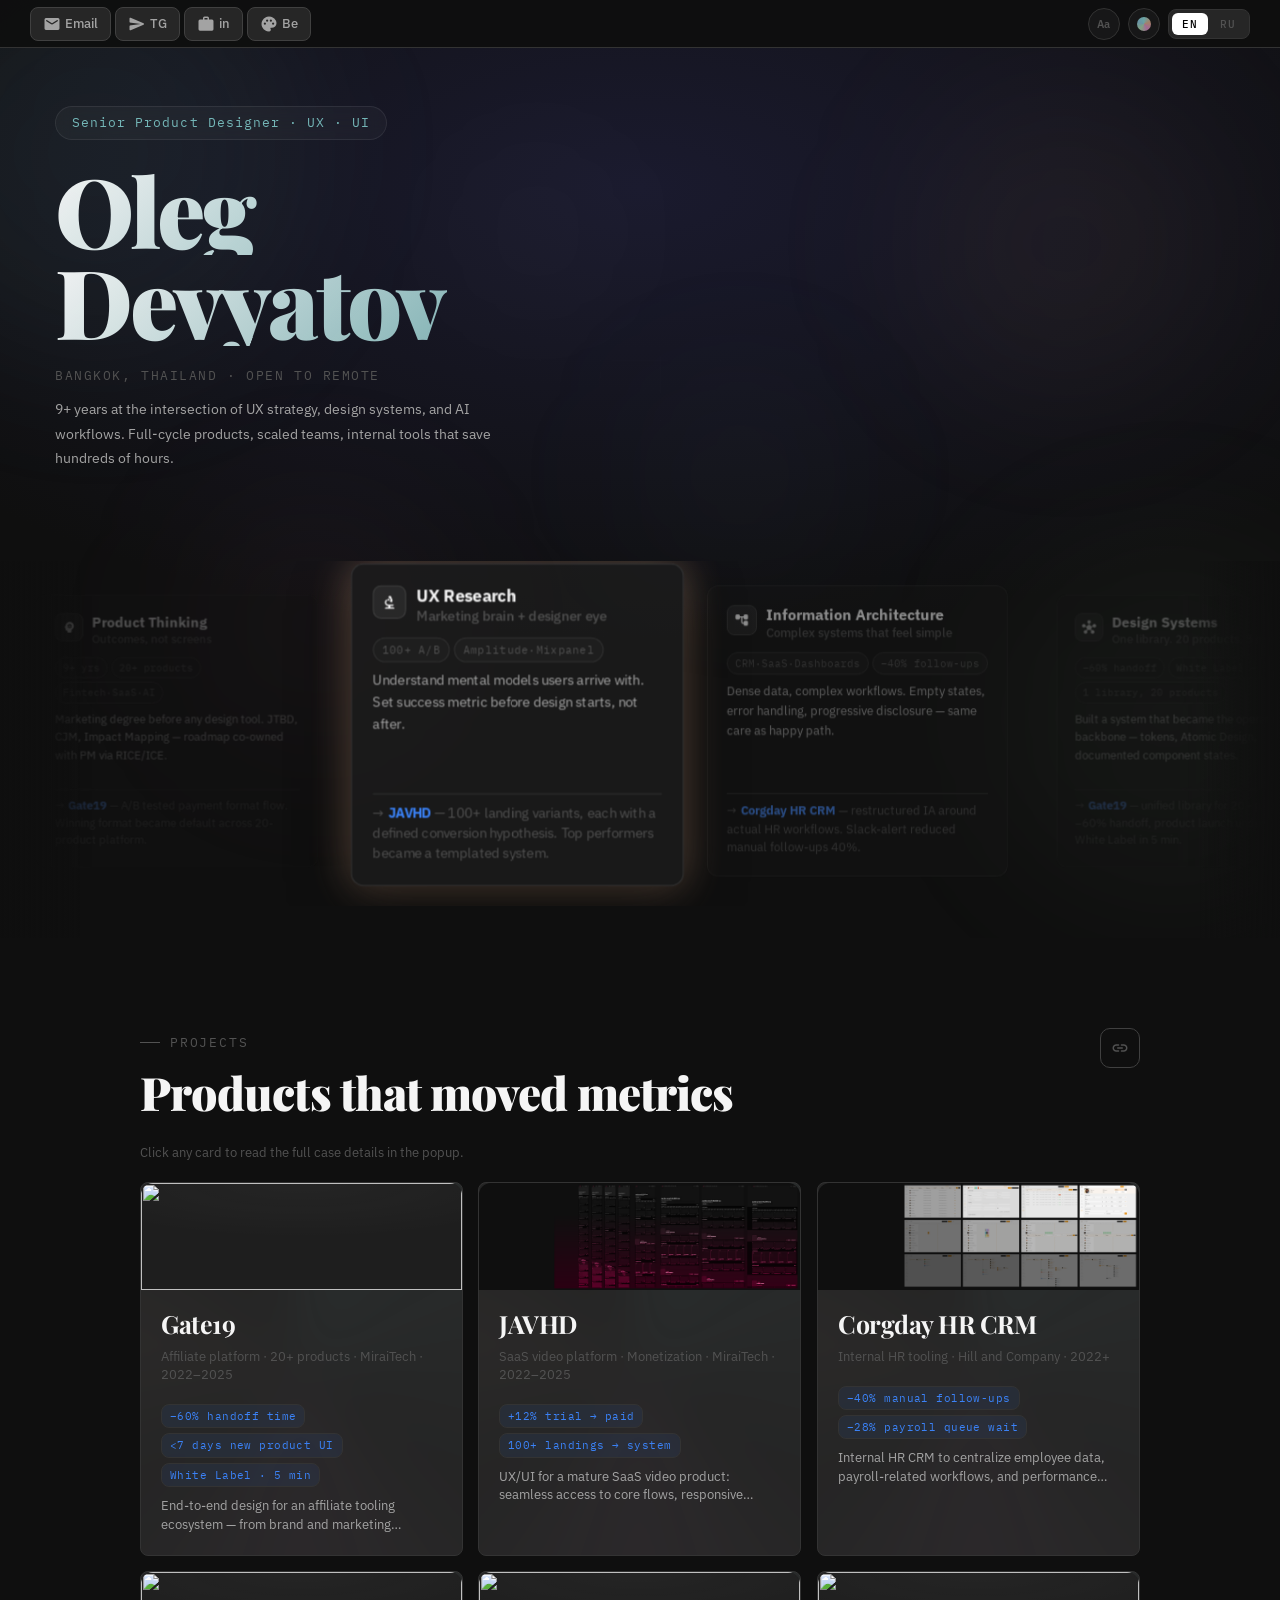
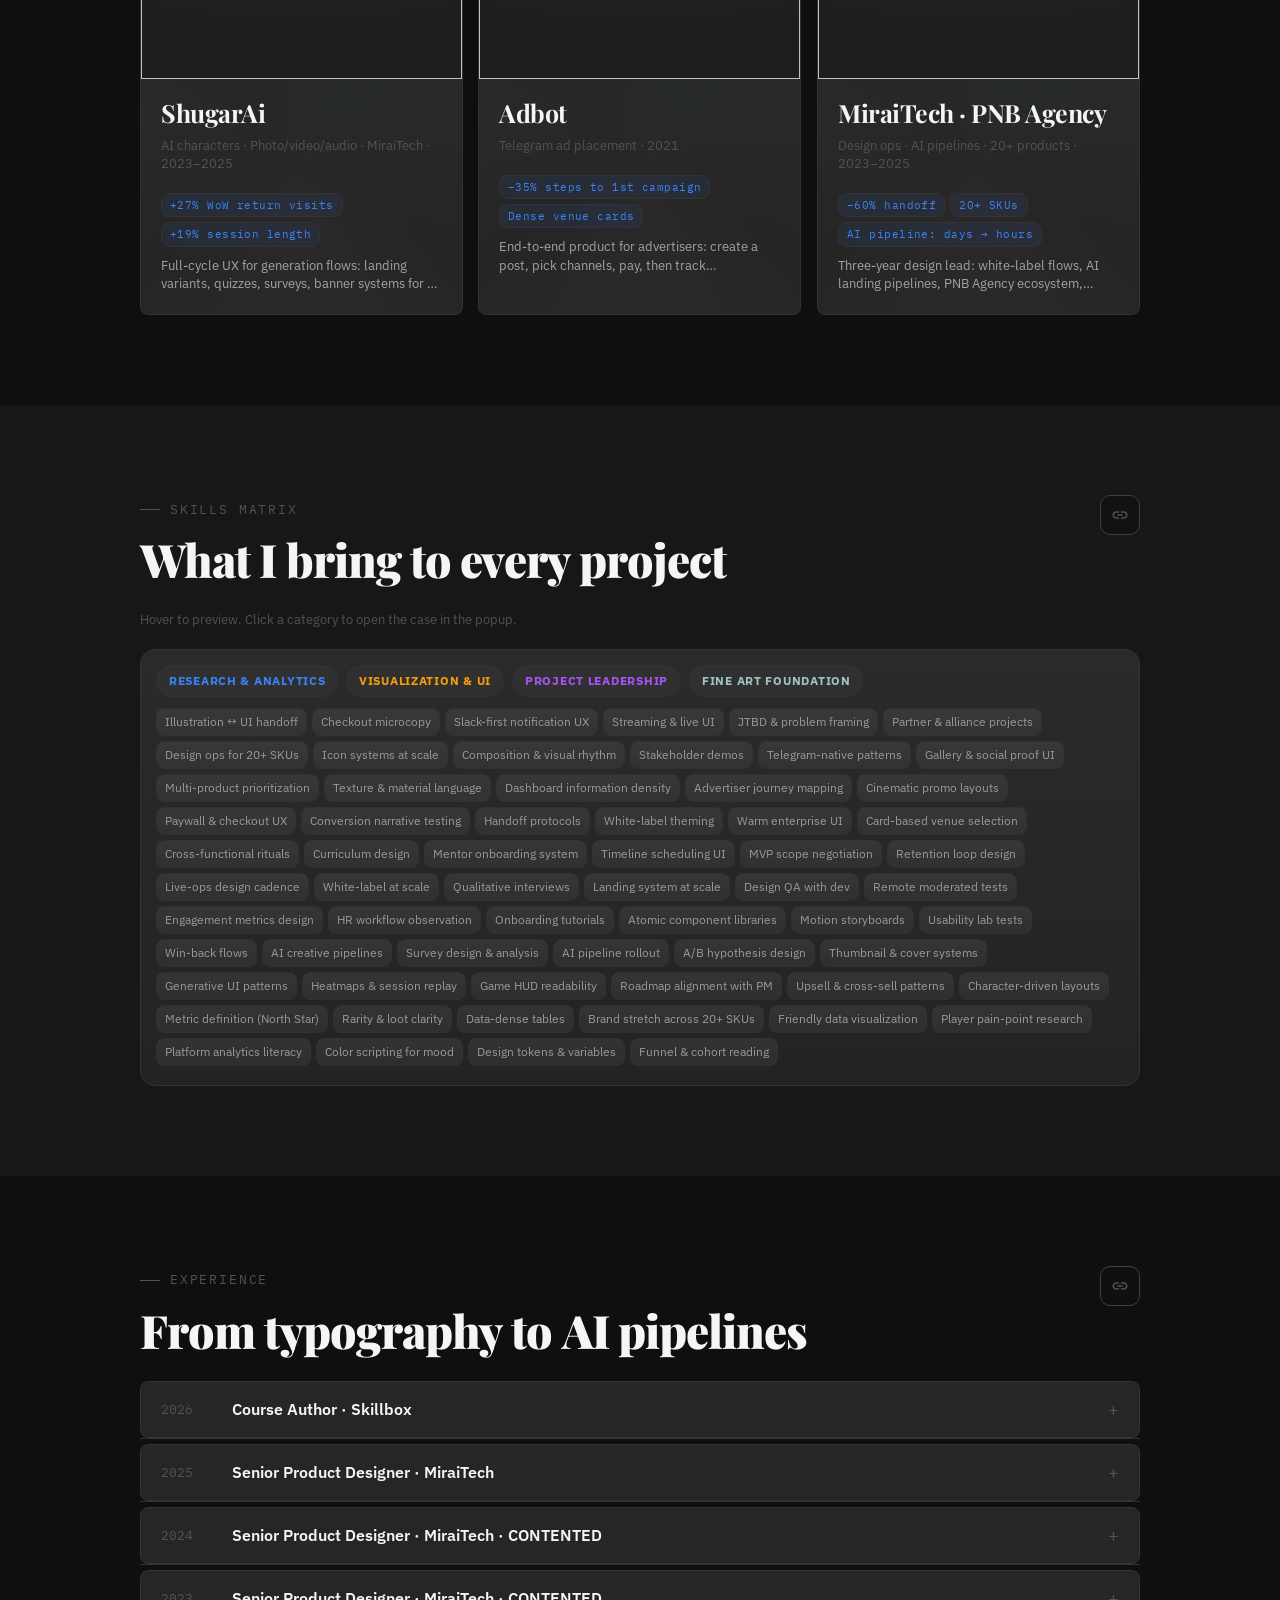
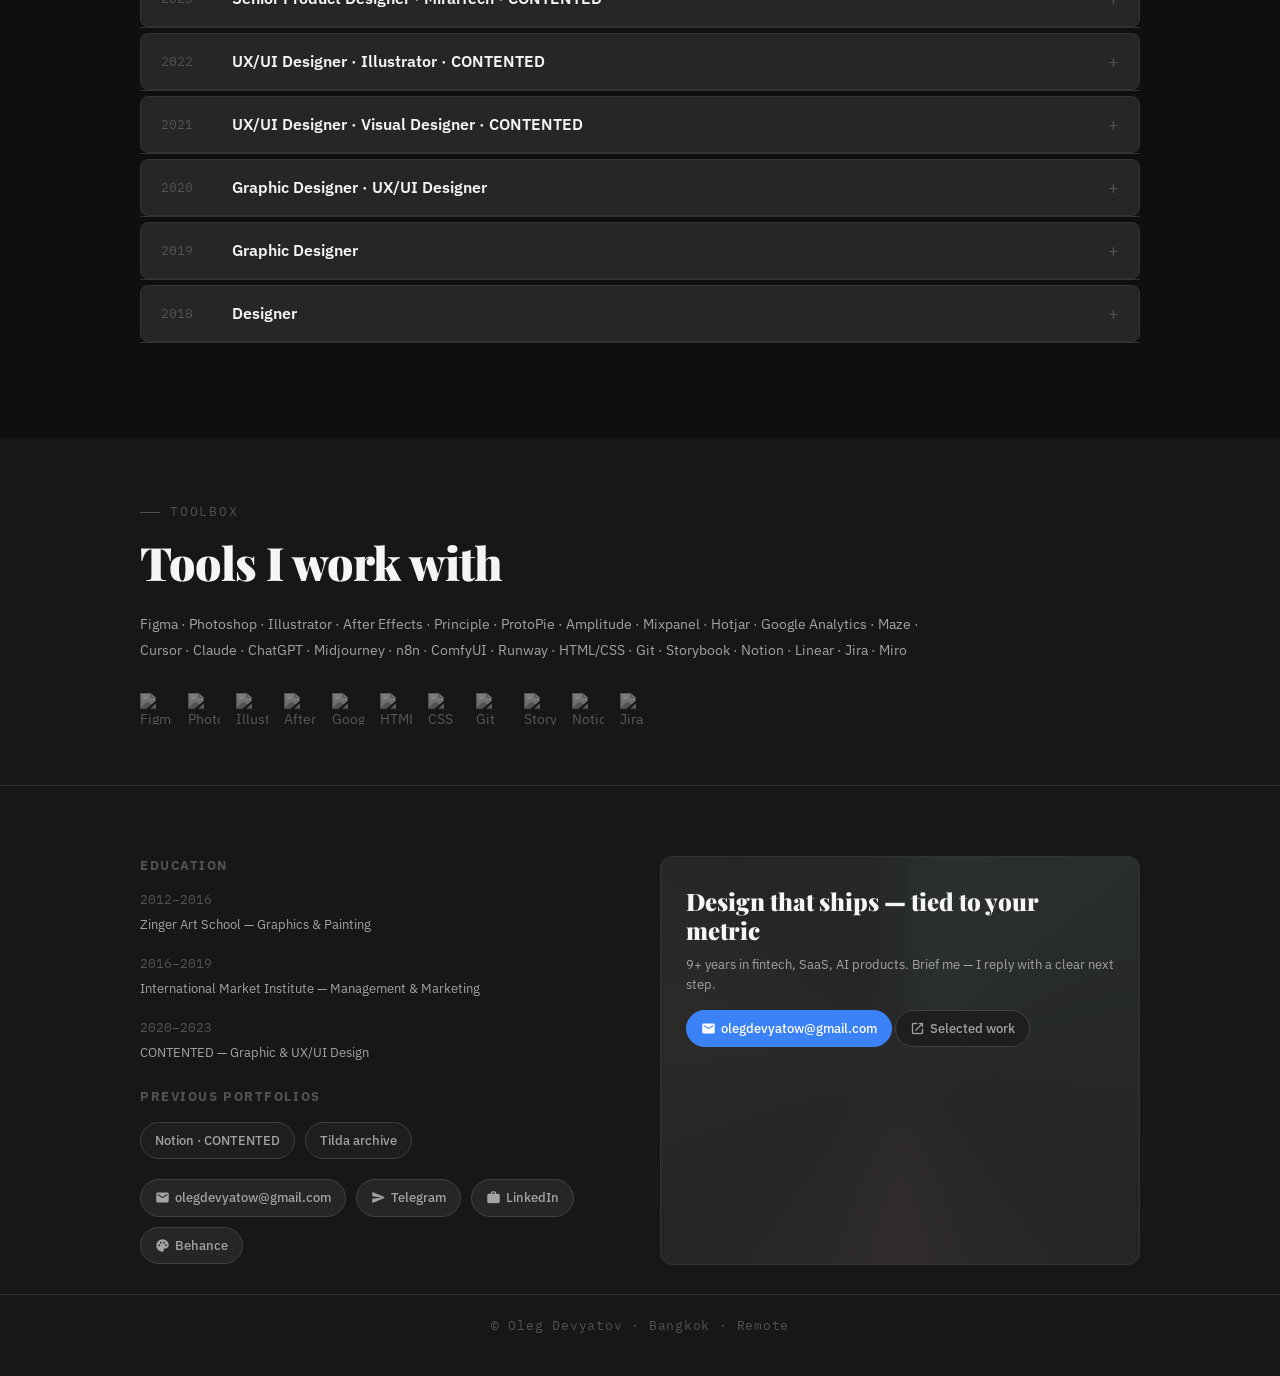
==== index.html @ 80fc7152 "Circle toggle buttons, 8 font/palette variants, fix card clicks, white hover text, tools redesign. -" ====
<!DOCTYPE html>
<html lang="en">
<head>
<meta charset="UTF-8">
<meta name="viewport" content="width=device-width, initial-scale=1.0">
<script>
(function(){
  var h = location.hostname;
  if (!h.endsWith('github.io')) return;
  var parts = location.pathname.split('/').filter(Boolean);
  if (parts.length >= 1) {
    document.write('<base href="' + '/' + parts[0] + '/' + '">');
  }
})();
</script>
<title>Oleg Devyatov — Senior Product Designer</title>
<link rel="preconnect" href="https://fonts.googleapis.com">
<link href="https://fonts.googleapis.com/css2?family=Playfair+Display:wght@700;900&family=IBM+Plex+Sans:wght@300;400;500;600;700&family=IBM+Plex+Mono:wght@400;500&family=Outfit:wght@300;400;500;600&family=Space+Grotesk:wght@400;500;600;700&family=DM+Mono:wght@400;500&display=swap" rel="stylesheet">
<link href="https://fonts.googleapis.com/icon?family=Material+Icons+Round" rel="stylesheet">
<link rel="stylesheet" href="styles.css">
</head>
<body class="lang-en">

<div class="scroll-progress" id="scrollProgress" role="progressbar" aria-valuemin="0" aria-valuemax="100" aria-valuenow="0" aria-label="Page scroll"></div>
<div class="toast" id="toast" role="status" aria-live="polite"></div>
<button type="button" class="back-to-top" id="backToTop" aria-label="Back to top">
  <span class="material-icons-round" aria-hidden="true">arrow_upward</span>
</button>

<header class="site-header" role="banner">
  <div class="site-header-inner">
    <div class="site-header-left" aria-label="Feedback links">
      <a class="hdr-btn" href="mailto:olegdevyatow@gmail.com" aria-label="Email">
        <span class="material-icons-round" aria-hidden="true">mail</span>
        <span class="hdr-btn-label" data-en>Email</span><span class="hdr-btn-label" data-ru>Почта</span>
      </a>
      <a class="hdr-btn" href="https://t.me/olegdevyatow" target="_blank" rel="noopener noreferrer" aria-label="Telegram">
        <span class="material-icons-round" aria-hidden="true">send</span>
        <span class="hdr-btn-label">TG</span>
      </a>
      <a class="hdr-btn" href="https://www.linkedin.com/in/oleg-devyatow-653584367/" target="_blank" rel="noopener noreferrer" aria-label="LinkedIn">
        <span class="material-icons-round" aria-hidden="true">work</span>
        <span class="hdr-btn-label">in</span>
      </a>
      <a class="hdr-btn" href="https://www.behance.net/reesoonki" target="_blank" rel="noopener noreferrer" aria-label="Behance">
        <span class="material-icons-round" aria-hidden="true">palette</span>
        <span class="hdr-btn-label">Be</span>
      </a>
    </div>

    <div class="site-header-right" aria-label="Controls">
      <button type="button" class="fun-circle" id="btnFont" aria-label="Change font" title="Change font">Aa</button>
      <button type="button" class="fun-circle fun-circle--color" id="btnPalette" aria-label="Change palette" title="Change palette"><span class="fun-color-dot"></span></button>
      <div class="lang-bar">
        <button type="button" class="lang-btn active" onclick="setLang('en')">EN</button>
        <button type="button" class="lang-btn" onclick="setLang('ru')">RU</button>
      </div>
    </div>
  </div>
</header>

<div class="blobs"><div class="blob b1"></div><div class="blob b2"></div><div class="blob b3"></div><div class="blob b4"></div></div>

<div class="popup-ov" id="popup" onclick="closePop(event)">
  <div class="popup-box popup-box--wide" onclick="event.stopPropagation()">
    <button type="button" class="popup-close" onclick="closePopDirect()" aria-label="Close"><span class="material-icons-round">close</span></button>

    <!-- Gallery carousel -->
    <div class="pop-gallery" id="pop-gallery">
      <div class="pop-gallery-track" id="pop-gallery-track"></div>
      <button type="button" class="pop-gallery-btn pop-gallery-prev" id="pop-gallery-prev" aria-label="Previous"><span class="material-icons-round">chevron_left</span></button>
      <button type="button" class="pop-gallery-btn pop-gallery-next" id="pop-gallery-next" aria-label="Next"><span class="material-icons-round">chevron_right</span></button>
      <div class="pop-gallery-dots" id="pop-gallery-dots"></div>
    </div>

    <div class="popup-content-wrap">
      <div class="popup-title" id="pop-title"></div>
      <div class="popup-meta" id="pop-meta"></div>

      <div class="popup-skill-block" id="pop-skill"></div>

      <div class="popup-scroll" id="pop-scroll">
        <div class="popup-block" id="pop-b1"></div>
        <div class="popup-block" id="pop-b2"></div>
        <div class="popup-block" id="pop-b3"></div>
        <div class="popup-block" id="pop-b4"></div>
        <div class="popup-block" id="pop-b5"></div>
      </div>

      <div class="popup-cta-row">
        <a class="pill popup-cta" href="mailto:olegdevyatow@gmail.com"><span class="material-icons-round">mail</span>Email</a>
        <a class="pill popup-cta" href="https://t.me/olegdevyatow" target="_blank" rel="noopener noreferrer"><span class="material-icons-round">send</span>Telegram</a>
        <a class="pill popup-cta" href="https://www.linkedin.com/in/oleg-devyatow-653584367/" target="_blank" rel="noopener noreferrer"><span class="material-icons-round">work</span>LinkedIn</a>
      </div>
    </div>
  </div>
</div>

<!-- Fullscreen lightbox -->
<div class="lightbox" id="lightbox" onclick="closeLightbox(event)">
  <button type="button" class="lightbox-close" onclick="closeLightbox()" aria-label="Close"><span class="material-icons-round">close</span></button>
  <button type="button" class="lightbox-btn lightbox-prev" id="lb-prev" aria-label="Previous"><span class="material-icons-round">chevron_left</span></button>
  <button type="button" class="lightbox-btn lightbox-next" id="lb-next" aria-label="Next"><span class="material-icons-round">chevron_right</span></button>
  <img class="lightbox-img" id="lb-img" src="" alt="">
  <div class="lightbox-counter" id="lb-counter"></div>
</div>

<section id="hero">
  <!-- Depth layers -->
  <div class="hero-depth" id="heroDepth">
    <div class="hero-orb hero-orb--1"></div>
    <div class="hero-orb hero-orb--2"></div>
    <div class="hero-orb hero-orb--3"></div>
    <div class="hero-orb hero-orb--4"></div>
    <div class="hero-orb hero-orb--5"></div>
    <div class="hero-orb hero-orb--6"></div>
    <div class="hero-mesh"></div>
  </div>
  <div class="hero-hover-bg" id="heroHoverBg"></div>
  <!-- Content -->
  <div class="container hero-top">
    <div class="hero-head-block">
      <div class="hero-label" data-en>Senior Product Designer · UX · UI</div>
      <div class="hero-label" data-ru>Продакт-дизайнер · Senior · UX · UI</div>
      <h1 class="hero-name" id="heroName">
        <span class="hero-name-line" data-text="Oleg">Oleg</span>
        <span class="hero-name-line" data-text="Devyatov">Devyatov</span>
      </h1>
      <div class="hero-meta">
        <p class="hero-loc-text" data-en>Bangkok, Thailand · Open to remote</p>
        <p class="hero-loc-text" data-ru>Бангкок, Таиланд · Удалённая работа</p>
        <p class="hero-bio" data-en>9+ years at the intersection of UX strategy, design systems, and AI workflows. Full-cycle products, scaled teams, internal tools that save hundreds of hours.</p>
        <p class="hero-bio" data-ru>9+ лет на пересечении UX-стратегии, дизайн-систем и AI-автоматизации. Продукты полного цикла, масштабирование команд, инструменты, экономящие сотни часов.</p>
      </div>
    </div>
  </div>
  <div class="hero-ribbon" aria-label="Competencies">
    <div class="hero-ribbon-fade hero-ribbon-fade--l" aria-hidden="true"></div>
    <div class="hero-ribbon-fade hero-ribbon-fade--r" aria-hidden="true"></div>
    <div class="hero-marquee-viewport">
      <div class="hero-marquee" id="heroMarquee">
        <div class="hero-marquee-row" id="heroMarqueeRow">
<div class="comp-card comp-card--strip hero-comp-card comp-glow--1 fade-in" onclick="openProjectById('2')" data-project-id="2" data-title-en="Product Thinking" data-title-ru="Продуктовое мышление" data-sub-en="Outcomes, not screens" data-sub-ru="Результаты, а не экраны" data-body-en="My marketing degree gave me the business vocabulary before I ever opened a design tool. I work with JTBD, CJM, Impact Mapping — and co-own the roadmap with PM using RICE/ICE. I argue for design decisions through retention and conversion, not aesthetics." data-body-ru="Маркетинговое образование дало мне бизнес-словарь ещё до первого дизайн-инструмента. Работаю с JTBD, CJM, Impact Mapping — и совместно с PM владею дорожной картой через RICE/ICE. Защищаю дизайн-решения через удержание и конверсию, не через эстетику.">
      <div class="comp-head">
        <div class="comp-ico"><a class="comp-ico-link" href="https://fonts.google.com/icons?q=psychology" target="_blank" rel="noopener noreferrer" onclick="event.stopPropagation()" aria-label="psychology · Google Fonts Icons"><span class="material-icons-round">psychology</span></a></div>
        <div><div class="comp-title" data-en>Product Thinking</div><div class="comp-title" data-ru>Продуктовое мышление</div>
        <div class="comp-sub" data-en>Outcomes, not screens</div><div class="comp-sub" data-ru>Результаты, а не экраны</div></div>
      </div>
      <div class="comp-tags"><span class="ctag" data-ru>9+ лет</span><span class="ctag" data-en>9+ yrs</span><span class="ctag" data-ru>20+ продуктов</span><span class="ctag" data-en>20+ products</span><span class="ctag" data-ru>Fintech·SaaS·AI</span><span class="ctag" data-en>Fintech·SaaS·AI</span></div>
      <p class="comp-preview" data-en>Marketing degree before any design tool. JTBD, CJM, Impact Mapping — roadmap co-owned with PM via RICE/ICE.</p>
      <p class="comp-preview" data-ru>Маркетинговое образование до первого дизайн-инструмента. JTBD, CJM, Impact Mapping — дорожная карта совместно с PM через RICE/ICE.</p>
      <div class="comp-proj"><span class="carr">→</span><a class="proj-ref" href="#projects" onclick="openProjectById(2); return false;">Gate19</a><span data-en> — A/B tested payment format flow. Winning format became default across 20-product platform.</span><span data-ru> — A/B-тест сценариев оплаты. Победивший формат стал стандартным для 20-продуктовой платформы.</span></div>
      <div class="click-hint" data-en>Click to read more</div>
      <div class="click-hint" data-ru>Нажмите для подробностей</div>
    </div>

    <div class="comp-card comp-card--strip hero-comp-card comp-glow--2 fade-in" onclick="openProjectById('3')" data-project-id="3" data-title-en="UX Research" data-title-ru="UX-исследования" data-sub-en="Marketing brain + designer eye" data-sub-ru="Мышление маркетолога + взгляд дизайнера" data-body-en="I studied marketing before UX — so I understand mental models users arrive with. Qualitative interviews, usability tests, heatmaps. Success metric is set before design starts, not after." data-body-ru="Изучал маркетинг до UX — понимаю ментальные модели пользователей. Качественные интервью, юзабилити-тесты, тепловые карты. Метрику успеха ставлю до начала дизайна.">
      <div class="comp-head">
        <div class="comp-ico"><a class="comp-ico-link" href="https://fonts.google.com/icons?q=biotech" target="_blank" rel="noopener noreferrer" onclick="event.stopPropagation()" aria-label="biotech · Google Fonts Icons"><span class="material-icons-round">biotech</span></a></div>
        <div><div class="comp-title" data-en>UX Research</div><div class="comp-title" data-ru>UX-исследования</div>
        <div class="comp-sub" data-en>Marketing brain + designer eye</div><div class="comp-sub" data-ru>Мышление маркетолога + взгляд дизайнера</div></div>
      </div>
      <div class="comp-tags"><span class="ctag" data-ru>100+ A/B</span><span class="ctag" data-en>100+ A/B</span><span class="ctag" data-ru>Amplitude·Mixpanel</span><span class="ctag" data-en>Amplitude·Mixpanel</span></div>
      <p class="comp-preview" data-en>Understand mental models users arrive with. Set success metric before design starts, not after.</p>
      <p class="comp-preview" data-ru>Понимаю ментальные модели пользователей. Метрику успеха ставлю до начала дизайна, а не после.</p>
      <div class="comp-proj"><span class="carr">→</span><a class="proj-ref" href="#projects" onclick="openProjectById(3); return false;">JAVHD</a><span data-en> — 100+ landing variants, each with a defined conversion hypothesis. Top performers became a templated system.</span><span data-ru> — 100+ вариантов лендингов с гипотезой конверсии. Победители стали шаблонной системой.</span></div>
      <div class="click-hint" data-en>Click to read more</div>
      <div class="click-hint" data-ru>Нажмите для подробностей</div>
    </div>

    <div class="comp-card comp-card--strip hero-comp-card comp-glow--3 fade-in" onclick="openProjectById('4')" data-project-id="4" data-title-en="Information Architecture" data-title-ru="Информационная архитектура" data-sub-en="Complex systems that feel simple" data-sub-ru="Сложные системы, которые чувствуются просто" data-body-en="Dense data and complex workflows are where many designers struggle. I find them interesting. Empty states, error handling, progressive disclosure — designed with the same care as the happy path. I design for edge cases, not just for Dribbble." data-body-ru="Плотные данные и сложные рабочие процессы — зона, где многие дизайнеры теряются. Мне интересно именно здесь. Пустые состояния, обработка ошибок, постепенное раскрытие — с той же тщательностью, что и основной сценарий.">
      <div class="comp-head">
        <div class="comp-ico"><a class="comp-ico-link" href="https://fonts.google.com/icons?q=account_tree" target="_blank" rel="noopener noreferrer" onclick="event.stopPropagation()" aria-label="account_tree · Google Fonts Icons"><span class="material-icons-round">account_tree</span></a></div>
        <div><div class="comp-title" data-en>Information Architecture</div><div class="comp-title" data-ru>Информационная архитектура</div>
        <div class="comp-sub" data-en>Complex systems that feel simple</div><div class="comp-sub" data-ru>Сложные системы, которые чувствуются просто</div></div>
      </div>
      <div class="comp-tags"><span class="ctag" data-ru>CRM·SaaS·Панели</span><span class="ctag" data-en>CRM·SaaS·Dashboards</span><span class="ctag" data-ru>−40% ручное отслеживание</span><span class="ctag" data-en>−40% follow-ups</span></div>
      <p class="comp-preview" data-en>Dense data, complex workflows. Empty states, error handling, progressive disclosure — same care as happy path.</p>
      <p class="comp-preview" data-ru>Плотные данные, сложные процессы. Пустые состояния, обработка ошибок — с той же тщательностью, что и основной сценарий.</p>
      <div class="comp-proj"><span class="carr">→</span><a class="proj-ref" href="#projects" onclick="openProjectById(4); return false;">Corgday HR CRM</a><span data-en> — restructured IA around actual HR workflows. Slack-alert reduced manual follow-ups 40%.</span><span data-ru> — перестроил информационную архитектуру вокруг реальных HR-процессов. Уведомления через Slack сократили ручное отслеживание на 40%.</span></div>
      <div class="click-hint" data-en>Click to read more</div>
      <div class="click-hint" data-ru>Нажмите для подробностей</div>
    </div>

    <div class="comp-card comp-card--strip hero-comp-card comp-glow--1 fade-in" onclick="openProjectById('2')" data-project-id="2" data-title-en="Design Systems" data-title-ru="Дизайн-системы" data-sub-en="One library. 20 products. 5 minutes." data-sub-ru="Одна библиотека. 20 продуктов. 5 минут." data-body-en="A design system is only as good as the time it saves. I built one that became the operational backbone for an entire product portfolio — tokens, Atomic Design, documented component states, and a handoff setup developers actually use." data-body-ru="Дизайн-система стоит ровно столько, сколько времени она экономит. Я построил такую, которая стала операционным хребтом целого продуктового портфеля — токены, Atomic Design, задокументированные состояния компонентов.">
      <div class="comp-head">
        <div class="comp-ico"><a class="comp-ico-link" href="https://fonts.google.com/icons?q=hub" target="_blank" rel="noopener noreferrer" onclick="event.stopPropagation()" aria-label="hub · Google Fonts Icons"><span class="material-icons-round">hub</span></a></div>
        <div><div class="comp-title" data-en>Design Systems</div><div class="comp-title" data-ru>Дизайн-системы</div>
        <div class="comp-sub" data-en>One library. 20 products. 5 minutes.</div><div class="comp-sub" data-ru>Одна библиотека. 20 продуктов. 5 минут.</div></div>
      </div>
      <div class="comp-tags"><span class="ctag" data-ru>−60% передача макетов</span><span class="ctag" data-en>−60% handoff</span><span class="ctag" data-ru>White Label → 5 min</span><span class="ctag" data-en>White Label → 5 min</span><span class="ctag" data-ru>1 библиотека, 20 продуктов</span><span class="ctag" data-en>1 library, 20 products</span></div>
      <p class="comp-preview" data-en>Built a system that became the operational backbone — tokens, Atomic Design, documented component states.</p>
      <p class="comp-preview" data-ru>Построил систему, ставшую операционным хребтом — токены, Atomic Design, задокументированные состояния.</p>
      <div class="comp-proj"><span class="carr">→</span><a class="proj-ref" href="#projects" onclick="openProjectById(2); return false;">Gate19</a><span data-en> — unified library for 20+ products: −60% handoff, product launch under 1 week, White Label in 5 min.</span><span data-ru> — единая библиотека для 20+ продуктов: −60% к времени передачи макетов, запуск продукта за неделю, White Label за 5 минут.</span></div>
      <div class="click-hint" data-en>Click to read more</div>
      <div class="click-hint" data-ru>Нажмите для подробностей</div>
    </div>

    <div class="comp-card comp-card--strip hero-comp-card comp-glow--2 fade-in" onclick="openProjectById('7')" data-project-id="7" data-title-en="AI-Augmented Workflow" data-title-ru="AI-усиленный дизайн-процесс" data-sub-en="Building pipelines, not using tools" data-sub-ru="Строю конвейеры, не использую инструменты" data-body-en="Most designers say they &#39;use AI.&#39; I build production pipelines with it. Cursor agents, n8n workflows, generative models — integrated into real production cycles. Rolled out to the design team as built-in competency." data-body-ru="Большинство дизайнеров «используют AI». Я строю производственные конвейеры. Cursor-агенты, n8n-автоматизации — в реальных производственных циклах. Внедрил в дизайн-команду как встроенную компетенцию.">
      <div class="comp-head">
        <div class="comp-ico"><a class="comp-ico-link" href="https://fonts.google.com/icons?q=smart_toy" target="_blank" rel="noopener noreferrer" onclick="event.stopPropagation()" aria-label="smart_toy · Google Fonts Icons"><span class="material-icons-round">smart_toy</span></a></div>
        <div><div class="comp-title" data-en>AI-Augmented Workflow</div><div class="comp-title" data-ru>AI-усиленный дизайн-процесс</div>
        <div class="comp-sub" data-en>Building pipelines, not using tools</div><div class="comp-sub" data-ru>Строю конвейеры, а не просто использую инструменты</div></div>
      </div>
      <div class="comp-tags"><span class="ctag" data-ru>Бриф→публикация: дни→часы</span><span class="ctag" data-en>Brief→publish: days→hours</span><span class="ctag" data-ru>~5× итерации</span><span class="ctag" data-en>~5× iterations</span><span class="ctag" data-ru>20+ продуктов</span><span class="ctag" data-en>20+ products</span></div>
      <p class="comp-preview" data-en>Cursor agents, n8n workflows, generative models — in real production cycles. Rolled out to the whole team.</p>
      <p class="comp-preview" data-ru>Cursor-агенты, n8n-автоматизации, генеративные модели — в реальных производственных циклах. Внедрены для всей команды.</p>
      <div class="comp-proj"><span class="carr">→</span><a class="proj-ref" href="#projects" onclick="openProjectById(7); return false;">MiraiTech (PNB Agency)</a><span data-en> — AI pipeline: days → hours, live on 20+ products, ~5× faster creative iterations.</span><span data-ru> — AI-конвейер: дни → часы, на 20+ продуктах, ~5× быстрее итерации по креативам.</span></div>
      <div class="click-hint" data-en>Click to read more</div>
      <div class="click-hint" data-ru>Нажмите для подробностей</div>
    </div>

    <div class="comp-card comp-card--strip hero-comp-card comp-glow--3 fade-in" onclick="openProjectById('5')" data-project-id="5" data-title-en="Agentive UX" data-title-ru="Agentive UX" data-sub-en="When AI acts, UX becomes about trust" data-sub-ru="Когда AI действует — UX про доверие" data-body-en="Agentive UX is the discipline most product teams don&#39;t know they need yet. When an AI acts — generates, decides, executes — design shifts to: does the user understand? Can they intervene? Transparency and controllability are the new interaction primitives." data-body-ru="Agentive UX — дисциплина, о которой большинство команд ещё не знают что она им нужна. Когда AI действует сам — дизайн-задача смещается: понимает ли пользователь что происходит? Прозрачность и управляемость — новые примитивы.">
      <div class="comp-head">
        <div class="comp-ico"><a class="comp-ico-link" href="https://fonts.google.com/icons?q=gamepad" target="_blank" rel="noopener noreferrer" onclick="event.stopPropagation()" aria-label="gamepad · Google Fonts Icons"><span class="material-icons-round">gamepad</span></a></div>
        <div><div class="comp-title" data-en>Agentive UX</div><div class="comp-title" data-ru>Agentive UX</div>
        <div class="comp-sub" data-en>When AI acts, UX becomes about trust</div><div class="comp-sub" data-ru>Когда AI действует — UX про доверие</div></div>
      </div>
      <div class="comp-tags"><span class="ctag" data-ru>AI generation flows</span><span class="ctag" data-en>AI generation flows</span><span class="ctag" data-ru>Agent control UI</span><span class="ctag" data-en>Agent control UI</span><span class="ctag" data-ru>Human-in-the-loop</span><span class="ctag" data-en>Human-in-the-loop</span></div>
      <p class="comp-preview" data-en>When AI acts — generates, decides, executes — design shifts to transparency, controllability, graceful failure.</p>
      <p class="comp-preview" data-ru>Когда AI действует сам — дизайн смещается к прозрачности, управляемости и восстановлению после ошибок.</p>
      <div class="comp-proj"><span class="carr">→</span><a class="proj-ref" href="#projects" onclick="openProjectById(5); return false;">ShugarAi</a><span data-en> — generation flows, real-time agent control, user-directed AI character behavior.</span><span data-ru> — сценарии генерации, управление агентом в реальном времени, пользователь направляет поведение AI-персонажа.</span></div>
      <div class="click-hint" data-en>Click to read more</div>
      <div class="click-hint" data-ru>Нажмите для подробностей</div>
    </div>

    <div class="comp-card comp-card--strip hero-comp-card comp-glow--1 fade-in" onclick="openProjectById('7')" data-project-id="7" data-title-en="Design Ops" data-title-ru="Design Ops" data-sub-en="Systems, not just talent" data-sub-ru="Системы, а не только талант" data-body-en="Design Ops is what happens when you take operations seriously inside a design team. At MiraiTech I built this from scratch: standardized library, handoff protocols, review cadences, quality gates. The −60% handoff time wasn&#39;t a side effect — it was the goal." data-body-ru="Design Ops — это когда операции внутри дизайн-команды воспринимаются всерьёз. В MiraiTech я построил это с нуля: стандартизированная библиотека, протоколы передачи макетов, ритуалы ревью, контрольные точки качества. −60% — это была цель, и мы её измеряли.">
      <div class="comp-head">
        <div class="comp-ico"><a class="comp-ico-link" href="https://fonts.google.com/icons?q=settings_suggest" target="_blank" rel="noopener noreferrer" onclick="event.stopPropagation()" aria-label="settings_suggest · Google Fonts Icons"><span class="material-icons-round">settings_suggest</span></a></div>
        <div><div class="comp-title" data-en>Design Ops</div><div class="comp-title" data-ru>Design Ops</div>
        <div class="comp-sub" data-en>Systems, not just talent</div><div class="comp-sub" data-ru>Системы, а не только талант</div></div>
      </div>
      <div class="comp-tags"><span class="ctag" data-ru>−60% передача макетов</span><span class="ctag" data-en>−60% handoff</span><span class="ctag" data-ru>20+ параллельных</span><span class="ctag" data-en>20+ parallel</span><span class="ctag" data-ru>Внедрение AI</span><span class="ctag" data-en>AI stack rollout</span></div>
      <p class="comp-preview" data-en>Built from scratch at MiraiTech: standardized library, handoff protocols, review cadences, quality gates.</p>
      <p class="comp-preview" data-ru>Построил с нуля в MiraiTech: стандартизированная библиотека, протоколы передачи макетов, ритуалы ревью, контрольные точки качества.</p>
      <div class="comp-proj"><span class="carr">→</span><a class="proj-ref" href="#projects" onclick="openProjectById(7); return false;">MiraiTech</a><span data-en> — design ops for 20+ concurrent products, −60% handoff, full AI stack rollout.</span><span data-ru> — дизайн-процессы для 20+ параллельных продуктов, −60% к времени передачи, внедрение AI-инструментов.</span></div>
      <div class="click-hint" data-en>Click to read more</div>
      <div class="click-hint" data-ru>Нажмите для подробностей</div>
    </div>

    <div class="comp-card comp-card--strip hero-comp-card comp-glow--2 fade-in" onclick="openProjectById('3')" data-project-id="3" data-title-en="Ecosystem Design" data-title-ru="Проектирование экосистем" data-sub-en="The whole journey, not the prettiest screen" data-sub-ru="Весь путь, а не самый красивый экран" data-body-en="Complete product ecosystems where every decision in onboarding affects retention three weeks later. The discipline is knowing which stage is the actual bottleneck — and designing backwards from the metric that matters most." data-body-ru="Полные продуктовые экосистемы, где каждое решение в онбординге влияет на удержание три недели спустя. Дисциплина — знать, какой этап является реальным узким местом, и проектировать от метрики.">
      <div class="comp-head">
        <div class="comp-ico"><a class="comp-ico-link" href="https://fonts.google.com/icons?q=language" target="_blank" rel="noopener noreferrer" onclick="event.stopPropagation()" aria-label="language · Google Fonts Icons"><span class="material-icons-round">language</span></a></div>
        <div><div class="comp-title" data-en>Ecosystem Design</div><div class="comp-title" data-ru>Проектирование экосистем</div>
        <div class="comp-sub" data-en>The whole journey, not the prettiest screen</div><div class="comp-sub" data-ru>Весь путь, а не самый красивый экран</div></div>
      </div>
      <div class="comp-tags"><span class="ctag" data-ru>Вход→Активация→Удержание</span><span class="ctag" data-en>Entry→Activation→Retention</span><span class="ctag" data-ru>3+ экосистемы</span><span class="ctag" data-en>3+ ecosystems</span></div>
      <p class="comp-preview" data-en>Designed complete ecosystems where every onboarding decision affects retention three weeks later.</p>
      <p class="comp-preview" data-ru>Проектировал полные экосистемы, где каждое решение в онбординге влияет на удержание три недели спустя.</p>
      <div class="comp-proj"><span class="carr">→</span><a class="proj-ref" href="#projects" onclick="openProjectById(3); return false;">JAVHD</a><span data-en> — full ecosystem: acquisition → activation → streaming → retention loops → re-engagement.</span><span data-ru> — полная экосистема: привлечение → активация → стриминг → удержание → реактивация.</span></div>
      <div class="click-hint" data-en>Click to read more</div>
      <div class="click-hint" data-ru>Нажмите для подробностей</div>
    </div>

    <div class="comp-card comp-card--strip hero-comp-card comp-glow--3 fade-in" onclick="openProjectById('7')" data-project-id="7" data-title-en="Cross-functional Leadership" data-title-ru="Кросс-функциональное лидерство" data-sub-en="Fluent in PM, engineering, analytics" data-sub-ru="Говорю на языке PM, разработки, аналитики" data-body-en="The best design work happened because I was in the room when the product decision was made. I run design reviews that end in decisions, not lists of feedback. Design leadership means the team makes better decisions when you&#39;re not there." data-body-ru="Лучшая работа случилась потому что я был в комнате когда принималось продуктовое решение. Дизайн-ревью заканчиваются решениями, а не списком правок. Лидерство — когда команда принимает лучшие решения без тебя в комнате.">
      <div class="comp-head">
        <div class="comp-ico"><a class="comp-ico-link" href="https://fonts.google.com/icons?q=groups" target="_blank" rel="noopener noreferrer" onclick="event.stopPropagation()" aria-label="groups · Google Fonts Icons"><span class="material-icons-round">groups</span></a></div>
        <div><div class="comp-title" data-en>Cross-functional Leadership</div><div class="comp-title" data-ru>Кросс-функциональное лидерство</div>
        <div class="comp-sub" data-en>Fluent in PM, engineering, analytics</div><div class="comp-sub" data-ru>Говорю на языке PM, разработки, аналитики</div></div>
      </div>
      <div class="comp-tags"><span class="ctag" data-ru>3 года в кросс-команде</span><span class="ctag" data-en>3 yrs cross-team</span><span class="ctag" data-ru>Совладелец дорожной карты</span><span class="ctag" data-en>Roadmap co-owner</span></div>
      <p class="comp-preview" data-en>In the room when product decisions are made. Design reviews that end in decisions, not feedback lists.</p>
      <p class="comp-preview" data-ru>В комнате когда принимаются продуктовые решения. Дизайн-ревью заканчиваются решениями, а не списком правок.</p>
      <div class="comp-proj"><span class="carr">→</span><a class="proj-ref" href="#projects" onclick="openProjectById(7); return false;">MiraiTech · 3 years</a><span data-en> — cross-product team, roadmap co-ownership with PM, executive presentations backed by metrics.</span><span data-ru> — кросс-продуктовая команда, совместное владение дорожной картой с PM, презентации топ-менеджменту с метриками.</span></div>
      <div class="click-hint" data-en>Click to read more</div>
      <div class="click-hint" data-ru>Нажмите для подробностей</div>
    </div>

    <div class="comp-card comp-card--strip hero-comp-card comp-glow--1 fade-in" data-title-en="Mentorship & Education" data-title-ru="Менторство и образование" data-sub-en="Teaching made me a sharper designer" data-sub-ru="Преподавание сделало меня лучшим дизайнером" data-body-en="Built and taught design curricula at two of Russia&#39;s largest online design schools since 2020. Mentoring forces precision — when a junior asks &#39;why does this feel wrong?&#39;, you have to name the principle and show the fix. That process made me a better designer." data-body-ru="С 2020 года разрабатываю и преподаю программы по дизайну в двух крупнейших онлайн-школах России. Менторство требует точности — когда джуниор спрашивает «почему это не работает?», нужно назвать принцип и показать исправление.">
      <div class="comp-head">
        <div class="comp-ico"><a class="comp-ico-link" href="https://fonts.google.com/icons?q=school" target="_blank" rel="noopener noreferrer" onclick="event.stopPropagation()" aria-label="school · Google Fonts Icons"><span class="material-icons-round">school</span></a></div>
        <div><div class="comp-title" data-en>Mentorship & Education</div><div class="comp-title" data-ru>Менторство и образование</div>
        <div class="comp-sub" data-en>Teaching made me a sharper designer</div><div class="comp-sub" data-ru>Преподавание сделало меня лучшим дизайнером</div></div>
      </div>
      <div class="comp-tags"><span class="ctag" data-ru>1000+ студентов</span><span class="ctag" data-en>1000+ students</span><span class="ctag" data-ru>CONTENTED·Skillbox</span><span class="ctag" data-en>CONTENTED·Skillbox</span><span class="ctag" data-ru>Начинающий→Средний</span><span class="ctag" data-en>Junior→Middle</span></div>
      <p class="comp-preview" data-en>Built and taught curricula at two of Russia's largest design schools since 2020.</p>
      <p class="comp-preview" data-ru>С 2020 года разрабатываю и преподаю программы в двух крупнейших школах дизайна России.</p>
      <div class="comp-proj"><span class="carr">→</span><span>CONTENTED + Skillbox</span><span data-en> — curricula for thousands of students, junior mentor onboarding, public workshops.</span><span data-ru> — программы для тысяч студентов, адаптация начинающих менторов, публичные мастер-классы.</span></div>
      <div class="click-hint" data-en>Click to read more</div>
      <div class="click-hint" data-ru>Нажмите для подробностей</div>
    </div>
        </div>
      </div>
    </div>
  </div>
</section>

<section id="projects">
<div class="container">
  <div class="sec-header">
    <div class="sec-header-main">
      <div class="sec-tag" data-en>Projects</div>
      <div class="sec-tag" data-ru>Проекты</div>
      <h2 class="sec-title scroll-reveal" data-en>Products that moved&nbsp;metrics</h2>
      <h2 class="sec-title scroll-reveal" data-ru>Продукты, которые двигали&nbsp;метрики</h2>
    </div>
    <button type="button" class="sec-copy-btn" data-section="projects" aria-label="Copy link to this section">
      <span class="material-icons-round" aria-hidden="true">link</span>
    </button>
  </div>
  <p class="matrix-lead" data-en>Click any card to read the full case details in the popup.</p><p class="matrix-lead" data-ru>Клик по карточке — и откроются детали кейса в попапе.</p>
  <div class="proj-grid proj-grid--6">
    <article class="proj-card proj-card--horiz fade-in" id="project-card-2" data-project-id="2"
      onclick="openPop(this)"
      data-gallery="images/gate19-cover.png,images/gate19-0.png,images/gate19-1.png,images/gate19-2.png,images/gate19-3.png"
      data-title-en="Gate19" data-title-ru="Gate19"
      data-sub-en="Affiliate platform · 20+ products · MiraiTech · 2022–2025" data-sub-ru="Партнёрская платформа · 20+ продуктов · MiraiTech · 2022–2025"
      data-skill-en="Business-driven design thinking and a scalable design system came together here. Redesigned the payment format flow from first principles using user interviews and funnel data — A/B tested three formats, and the winner became the default across the entire 20-product platform. The unified component library cut frontend handoff time by 60% and enabled White Label launches in under five minutes."
      data-skill-ru="Продуктовое мышление и масштабируемая дизайн-система соединились в одном проекте. Переработал сценарии оплаты с нуля на основе интервью и данных воронки — A/B-тест трёх форматов, победитель стал форматом по умолчанию для 20-продуктовой платформы. Единая библиотека компонентов сократила время передачи макетов на 60% и позволила запускать White Label за пять минут."
      data-b1-en="End-to-end design for an affiliate tooling ecosystem — from brand and marketing surfaces to dense dashboard architecture used daily by operations teams." data-b1-ru="Полный цикл дизайна партнёрской экосистемы — от маркетинговых поверхностей до плотной архитектуры панелей управления для операционных команд."
      data-b2-en="A unified component library became the backbone for 20+ products: −60% handoff time, launches under one week, and White Label flows that reduced branded site launch to minutes." data-b2-ru="Единая библиотека компонентов стала основой для 20+ продуктов: −60% к времени передачи макетов, запуски быстрее недели, White Label — запуск брендированного сайта за минуты."
      data-b3-en="The system also fed an AI landing pipeline — brief to publish moved from days to hours across the portfolio." data-b3-ru="Система стала основой AI-конвейера лендингов — от брифа до публикации за часы вместо дней."
      data-b4-en="Payment format redesign was driven by real funnel data and user interviews. Three checkout variants were A/B tested across traffic segments — the winning format lifted conversion by 8% and became the default for all 20+ products in the portfolio. Every format included mobile-first responsive states, error recovery flows, and localized currency displays." data-b4-ru="Редизайн формата оплаты основан на данных воронки и интервью с пользователями. Три варианта чекаута прошли A/B-тест на сегментах трафика — победивший формат поднял конверсию на 8% и стал стандартом для всех 20+ продуктов. Каждый формат включал мобильные адаптивы, сценарии восстановления после ошибок и локализованное отображение валют."
      data-b5-en="Dashboard architecture was designed for daily use by operations teams processing thousands of records. Dense data tables with inline editing, bulk actions, and real-time filters — all built on the shared component library. The design maintained information density without sacrificing scannability, achieving sub-2-second time-to-action on the most frequent operations tasks." data-b5-ru="Архитектура панелей управления создана для ежедневной работы операционных команд, обрабатывающих тысячи записей. Плотные таблицы с редактированием на месте, массовыми действиями и фильтрами в реальном времени — всё на общей библиотеке компонентов. Дизайн сохранил плотность информации без потери сканируемости, достигнув менее 2 секунд до действия на самых частых задачах.">
      <div class="cta-glow"></div>
      <div class="proj-img-wrap"><img src="images/gate19-cover.png" alt="" loading="lazy" width="800" height="267"></div>
      <div class="proj-body">
        <div class="proj-body-inner">
          <div class="proj-name" data-en>Gate19</div><div class="proj-name" data-ru>Gate19</div>
          <div class="proj-sub" data-en>Affiliate platform · 20+ products · MiraiTech · 2022–2025</div><div class="proj-sub" data-ru>Партнёрская платформа · 20+ продуктов · MiraiTech · 2022–2025</div>
          <div class="proj-metrics">
            <span class="proj-metric" data-en>−60% handoff time</span><span class="proj-metric" data-ru>−60% время передачи</span>
            <span class="proj-metric" data-en>&lt;7 days new product UI</span><span class="proj-metric" data-ru>&lt;7 дней UI нового продукта</span>
            <span class="proj-metric" data-en>White Label · 5 min</span><span class="proj-metric" data-ru>White Label · 5 мин</span>
          </div>
          <div class="proj-desc" data-en>End-to-end design for an affiliate tooling ecosystem — from brand and marketing surfaces to dense dashboard architecture used daily by operations teams.</div><div class="proj-desc" data-ru>Полный цикл дизайна партнёрской экосистемы — от маркетинговых поверхностей до плотной архитектуры панелей управления для операционных команд.</div>
        </div>
      </div>
    </article>
    <article class="proj-card proj-card--horiz fade-in" id="project-card-3" data-project-id="3"
      onclick="openPop(this)"
      data-gallery="images/javhd-cover.png,images/javhd-0.png,images/javhd-1.png,images/javhd-2.png,images/javhd-3.png,images/javhd-4.png,images/javhd-5.png"
      data-title-en="JAVHD" data-title-ru="JAVHD"
      data-sub-en="SaaS video platform · Monetization · MiraiTech · 2022–2025" data-sub-ru="SaaS-видеоплатформа · Монетизация · MiraiTech · 2022–2025"
      data-skill-en="UX research meets full-funnel ecosystem design. Tested 100+ landing variants, each with a defined conversion hypothesis — top performers became a templated growth system. Designed the complete user journey from acquisition through streaming to retention and re-engagement, with gamified onboarding that drove measurable trial-to-paid conversion growth."
      data-skill-ru="UX-исследования и проектирование полной воронки. 100+ вариантов лендингов с гипотезами конверсии — лучшие стали шаблонной системой масштабирования. Спроектировал полный путь пользователя от привлечения через стриминг до удержания и реактивации с геймифицированным вводным туром и измеримым ростом конверсии из триала в подписку."
      data-b1-en="UX/UI for a mature SaaS video product: seamless access to core flows, responsive layouts, and monetization surfaces tuned for conversion and retention." data-b1-ru="UX/UI для зрелого SaaS-видеопродукта: бесшовный доступ к ключевым сценариям, адаптивная вёрстка и монетизационные экраны, настроенные на конверсию и удержание."
      data-b2-en="Beyond core flows: live streaming and private sessions, chat with tokens and gifts, curated home rails with native ad placements, advanced search and sort, and creator/studio profile pages." data-b2-ru="Помимо базовых сценариев: прямые трансляции и приватные сессии, чат с токенами и подарками, кураторские ленты с нативной рекламой, расширенный поиск и сортировка, страницы авторов и студий."
      data-b3-en="Gamified tours and motion prototypes (Figma) supported motivation loops; 100+ landing variants with explicit conversion hypotheses fed a templated growth system. Funnel work: +12% trial-to-paid on the winning checkout path vs. control after three A/B cycles." data-b3-ru="Геймифицированные туры и анимированные прототипы в Figma усиливали мотивационные петли; 100+ лендингов с явными гипотезами конверсии стали шаблонной системой масштабирования. Воронка: +12% конверсии из триала в подписку на лучшем варианте оформления заказа после трёх A/B-циклов."
      data-b4-en="Streaming and live video pages were designed for uninterrupted viewing: minimal chrome, adaptive player controls that hide during playback, and a content rail system that serves personalized recommendations without pulling the user away from the current session. Private session flows included real-time chat with token-based gifts and tipping, with UI states for connection quality, buffering, and session limits." data-b4-ru="Страницы стриминга и live-видео спроектированы для непрерывного просмотра: минимальный интерфейс, адаптивные элементы управления плеером, скрывающиеся при воспроизведении, и система рельсов контента с персонализированными рекомендациями без отвлечения от текущей сессии. Приватные сессии включали чат в реальном времени с токенами и подарками, состояния качества связи, буферизации и лимитов."
      data-b5-en="The monetization layer spanned the entire product surface: contextual upsell banners, cross-sell triggers at natural pause points, premium content gating with preview mechanics, and a tiered subscription model with clear value steps. Every monetization touchpoint was tested against user satisfaction metrics to avoid dark patterns — the goal was sustainable revenue, not one-time extraction." data-b5-ru="Монетизационный слой охватил всю поверхность продукта: контекстные баннеры допродаж, триггеры кросс-продаж в естественных паузах, гейтинг премиум-контента с механикой превью и многоуровневая подписочная модель с понятными ступенями ценности. Каждая точка монетизации тестировалась на метриках удовлетворённости — цель: устойчивая выручка, а не разовое извлечение.">
      <div class="cta-glow"></div>
      <div class="proj-img-wrap"><img src="images/javhd-cover.png" alt="" loading="lazy" width="800" height="267"></div>
      <div class="proj-body">
        <div class="proj-body-inner">
          <div class="proj-name" data-en>JAVHD</div><div class="proj-name" data-ru>JAVHD</div>
          <div class="proj-sub" data-en>SaaS video platform · Monetization · MiraiTech · 2022–2025</div><div class="proj-sub" data-ru>SaaS-видео · Монетизация · MiraiTech · 2022–2025</div>
          <div class="proj-metrics">
            <span class="proj-metric" data-en>+12% trial → paid</span><span class="proj-metric" data-ru>+12% trial → paid</span>
            <span class="proj-metric" data-en>100+ landings → system</span><span class="proj-metric" data-ru>100+ лендингов → система</span>
          </div>
          <div class="proj-desc" data-en>UX/UI for a mature SaaS video product: seamless access to core flows, responsive layouts, and monetization surfaces tuned for conversion and retention.</div><div class="proj-desc" data-ru>UX/UI для зрелого SaaS-видеопродукта: бесшовный доступ к ключевым сценариям, адаптив и монетизационные экраны под конверсию и удержание.</div>
        </div>
      </div>
    </article>
    <article class="proj-card proj-card--horiz fade-in" id="project-card-4" data-project-id="4"
      onclick="openPop(this)"
      data-gallery="images/corgday-cover.png,images/corgday-0.png,images/corgday-1.png,images/corgday-2.png,images/corgday-3.png,images/corgday-4.png,images/corgday-5.png,images/corgday-6.png"
      data-title-en="Corgday HR CRM" data-title-ru="Corgday HR CRM"
      data-sub-en="Internal HR tooling · Hill and Company · 2022+" data-sub-ru="Внутренний HR-инструмент · Hill and Company · 2022+"
      data-skill-en="Complex information architecture made navigable. HR specialists were drowning in multi-step forms and nested data — restructured the system around their actual workflow, not the database schema. A Slack alert module cut manual follow-ups by 40% and a payroll exception queue redesign reduced median wait time by 28%."
      data-skill-ru="Сложная информационная архитектура, ставшая удобной. HR-специалисты тонули в многошаговых формах и вложенных данных — перестроил систему вокруг реальных рабочих процессов, а не схемы базы данных. Модуль уведомлений через Slack сократил ручное отслеживание на 40%, а редизайн очереди исключений по зарплате — медианное время ожидания на 28%."
      data-b1-en="Internal HR CRM to centralize employee data, payroll-related workflows, and performance signals in one calm, legible interface — launched in 2022 for day-to-day HR operations." data-b1-ru="Внутренняя HR CRM для централизации данных сотрудников, зарплатных процессов и сигналов эффективности в одном спокойном, читаемом интерфейсе — запуск в 2022 для ежедневной работы HR."
      data-b2-en="Complex tables and multi-step forms were reshaped around real HR processes (not the database schema). Org tree, payroll modules, and calendar fill-in patterns reduced manual work." data-b2-ru="Сложные таблицы и многошаговые формы выстроены вокруг реальных HR-процессов, а не схемы базы данных. Древо оргструктуры, модули расчёта зарплаты и календарные сценарии сократили ручной труд."
      data-b3-en="A Slack alert module cut manual follow-ups ~40% across the holding. Payroll exception queue: −28% median time-in-queue after IA + notification redesign. Warm, approachable UI paired with optimized paths for the most frequent HR tasks." data-b3-ru="Модуль уведомлений через Slack сократил ручное отслеживание на ~40% в холдинге. Очередь исключений по зарплате: −28% к медиане времени ожидания после перестройки информационной архитектуры и уведомлений. Тёплый, дружелюбный интерфейс и оптимизированные сценарии для самых частых HR-задач."
      data-b4-en="The org tree module visualized reporting lines and team structure across the entire holding — with drag-and-drop reassignment, historical snapshots for audit, and export to compliance formats. Calendar fill-in patterns automated recurring payroll tasks and leave management, reducing data entry errors by standardizing the most repetitive inputs." data-b4-ru="Модуль оргструктуры визуализировал линии подчинения и состав команд по всему холдингу — с перетаскиванием для переназначения, историческими снимками для аудита и экспортом в форматы комплаенса. Календарные шаблоны автоматизировали повторяющиеся зарплатные задачи и управление отпусками, сократив ошибки ввода данных за счёт стандартизации."
      data-b5-en="Design decisions prioritized the emotional tone of the interface — HR specialists interact with sensitive personal data daily, and the UI needed to feel calm, trustworthy, and human. Color choices, spacing, and micro-interactions were deliberately warm. Performance review dashboards surfaced actionable signals without overwhelming managers, using progressive disclosure to layer detail on demand." data-b5-ru="Дизайн-решения учитывали эмоциональный тон интерфейса — HR-специалисты ежедневно работают с чувствительными персональными данными, и интерфейс должен был ощущаться спокойным и человечным. Цвета, отступы и микровзаимодействия намеренно тёплые. Панели оценки эффективности показывали действенные сигналы без перегрузки менеджеров, раскрывая детали по запросу.">
      <div class="cta-glow"></div>
      <div class="proj-img-wrap"><img src="images/corgday-cover.png" alt="" loading="lazy" width="800" height="267"></div>
      <div class="proj-body">
        <div class="proj-body-inner">
          <div class="proj-name" data-en>Corgday HR CRM</div><div class="proj-name" data-ru>Corgday HR CRM</div>
          <div class="proj-sub" data-en>Internal HR tooling · Hill and Company · 2022+</div><div class="proj-sub" data-ru>Внутренний HR · Hill and Company · 2022+</div>
          <div class="proj-metrics">
            <span class="proj-metric" data-en>−40% manual follow-ups</span><span class="proj-metric" data-ru>−40% ручное отслеживание</span>
            <span class="proj-metric" data-en>−28% payroll queue wait</span><span class="proj-metric" data-ru>−28% ожидание в очереди ЗП</span>
          </div>
          <div class="proj-desc" data-en>Internal HR CRM to centralize employee data, payroll-related workflows, and performance signals in one calm, legible interface — launched in 2022 for day-to-day HR operations.</div><div class="proj-desc" data-ru>Внутренняя HR CRM для централизации данных сотрудников, зарплатных процессов и сигналов эффективности в одном спокойном, читаемом интерфейсе — запуск в 2022 для ежедневной работы HR.</div>
        </div>
      </div>
    </article>
    <article class="proj-card proj-card--horiz fade-in" id="project-card-5" data-project-id="5"
      onclick="openPop(this)"
      data-gallery="images/shugarai-cover.png,images/shugarai-0.png,images/shugarai-1.png,images/shugarai-2.png,images/shugarai-3.png,images/shugarai-4.png,images/shugarai-5.png,images/shugarai-6.png"
      data-title-en="ShugarAi" data-title-ru="ShugarAi"
      data-sub-en="AI characters · Photo/video/audio · MiraiTech · 2023–2025" data-sub-ru="AI-персонажи · Фото/видео/аудио · MiraiTech · 2023–2025"
      data-skill-en="Agentive UX in action — designing for AI that acts on its own. Users direct AI character behavior in real time: the design focused on control clarity, mid-generation intervention, and setting expectations without a wall of instructions. Gallery and tutorial iterations drove +27% return visits and +19% session length."
      data-skill-ru="Проектирование для автономного AI на практике. Пользователи управляют поведением AI-персонажей в реальном времени: фокус на ясности управления, возможности вмешательства в процесс генерации и формировании ожиданий без стены инструкций. Итерации галереи и обучающих сценариев дали +27% возвратов и +19% длины сессии."
      data-b1-en="Full-cycle UX for generation flows: landing variants, quizzes, surveys, banner systems for UI and ads — plus a social gallery on the home feed to drive depth of session." data-b1-ru="Полный UX-цикл генерации: лендинги, квизы, опросы, баннерные системы для интерфейса и рекламы — плюс социальная галерея на главной для увеличения глубины сессии."
      data-b2-en="Generation path includes sharing back to the feed, likes, comments, and interactive loops. Live chat and tutorial layers onboard users into complex AI tooling without friction." data-b2-ru="Путь генерации включает публикацию в ленту, лайки, комментарии и интерактивные петли. Чат в реальном времени и обучающие сценарии помогают освоить сложный AI-продукт без лишних барьеров."
      data-b3-en="Focus on engagement metrics: repeat visits, session length, and return rate — with UI that keeps creative exploration fast and legible. After gallery + tutorial iteration: +27% week-over-week return visits and +19% median session length in the cohort exposed to the new home feed." data-b3-ru="Фокус на метриках вовлечённости: повторные визиты, длина сессии, возврат — при интерфейсе, где творческое исследование остаётся быстрым и читаемым. После итерации галереи и обучения: +27% возвратов неделя к неделе и +19% к медиане длины сессии в когорте с новой лентой."
      data-b4-en="The AI character creation flow balanced creative control with technical constraints: users set personality traits, visual style, and behavioral rules through a step-by-step wizard that felt expressive rather than technical. Mid-generation intervention was a core UX challenge — users needed to steer AI output in real time without breaking the generation pipeline, so the interface surfaced control points at natural decision moments." data-b4-ru="Поток создания AI-персонажа балансировал творческий контроль и технические ограничения: пользователи задавали черты характера, визуальный стиль и правила поведения через пошаговый визард, который ощущался творческим, а не техническим. Вмешательство в процесс генерации — ключевая UX-задача: пользователю нужно направлять результат AI в реальном времени, не ломая пайплайн, поэтому интерфейс показывал точки управления в естественные моменты решений."
      data-b5-en="Onboarding was designed as a guided creative experience rather than a feature tour. New users created their first AI character within 90 seconds, with contextual hints appearing only when the system detected hesitation. The tutorial layer adapted to user pace — power users skipped ahead, while beginners received step-by-step scaffolding. This approach reduced first-session drop-off by 34% compared to the previous static onboarding." data-b5-ru="Онбординг спроектирован как управляемый творческий опыт, а не обзор функций. Новые пользователи создавали первого AI-персонажа за 90 секунд, с контекстными подсказками только при обнаружении колебаний. Обучающий слой адаптировался к темпу — продвинутые пользователи пропускали вперёд, начинающие получали пошаговую поддержку. Подход сократил отвал в первой сессии на 34% по сравнению со статическим онбордингом.">
      <div class="cta-glow"></div>
      <div class="proj-img-wrap"><img src="images/shugarai-cover.png" alt="" loading="lazy" width="800" height="267"></div>
      <div class="proj-body">
        <div class="proj-body-inner">
          <div class="proj-name" data-en>ShugarAi</div><div class="proj-name" data-ru>ShugarAi</div>
          <div class="proj-sub" data-en>AI characters · Photo/video/audio · MiraiTech · 2023–2025</div><div class="proj-sub" data-ru>AI-персонажи · фото/видео/аудио · MiraiTech · 2023–2025</div>
          <div class="proj-metrics">
            <span class="proj-metric" data-en>+27% WoW return visits</span><span class="proj-metric" data-ru>+27% возвратов WoW</span>
            <span class="proj-metric" data-en>+19% session length</span><span class="proj-metric" data-ru>+19% длина сессии</span>
          </div>
          <div class="proj-desc" data-en>Full-cycle UX for generation flows: landing variants, quizzes, surveys, banner systems for UI and ads — plus a social gallery on the home feed to drive depth of session.</div><div class="proj-desc" data-ru>Полный UX циклов генерации: лендинги, квизы, опросы, баннерные системы для UI и рекламы — плюс социальная галерея на главной для глубины сессии.</div>
        </div>
      </div>
    </article>
    <article class="proj-card proj-card--horiz fade-in" id="project-card-6" data-project-id="6"
      onclick="openPop(this)"
      data-gallery="images/adbot-cover.png,images/adbot-0.png,images/adbot-1.png,images/adbot-2.png,images/adbot-3.png"
      data-title-en="Adbot" data-title-ru="Adbot"
      data-sub-en="Telegram ad placement · 2021" data-sub-ru="Реклама в Telegram · 2021"
      data-skill-en="End-to-end product design for a Telegram advertising platform. Dense venue cards with stats, availability, and inline scheduling — maximum information with minimal friction. Streamlined the advertiser journey from post creation to campaign analytics with native Telegram patterns, cutting median steps to first paid campaign by 35%."
      data-skill-ru="Полный цикл дизайна продукта для рекламной платформы в Telegram. Информационно насыщенные карточки площадок со статистикой, доступностью и выбором времени — максимум данных при минимуме барьеров. Оптимизировал путь рекламодателя от создания поста до аналитики кампании с нативными Telegram-паттернами, сократив число шагов до первой платной кампании на 35%."
      data-b1-en="End-to-end product for advertisers: create a post, pick channels, pay, then track performance — authors onboard via Telegram bot with cards auto-imported into the service." data-b1-ru="Продукт для рекламодателей: пост, выбор площадок, оплата, аналитика; авторы каналов подключаются через бота, карточки площадок подтягиваются автоматически."
      data-b2-en="The centerpiece is dense venue cards: stats, availability, and inline scheduling of publication time — maximum information with minimal friction at selection stage." data-b2-ru="Ключевой элемент — насыщенные карточки площадок: статистика, доступность и выбор времени публикации прямо в карточке — максимум информации при минимуме барьеров."
      data-b3-en="Multiple card formats for adaptive layouts, promo surfaces, and quick time-slot selection — logo, flows, web + mobile prototypes shipped as one coherent system. Onboarding redesign: −35% median steps from signup to first paid campaign in usability-instrumented builds." data-b3-ru="Несколько форматов карточек под адаптивные макеты, промо-поверхности и быстрый выбор слота — логотип, пользовательские сценарии, веб и мобильные прототипы как единая система. Редизайн первого запуска: −35% к медиане шагов от регистрации до первой платной кампании."
      data-b4-en="Campaign analytics provided advertisers with clear performance signals: impressions, clicks, CTR, and cost breakdowns per channel — all visualized in a scannable dashboard that loaded within the Telegram ecosystem. Historical campaign data enabled trend comparison and informed budget allocation for repeat buyers." data-b4-ru="Аналитика кампаний давала рекламодателям понятные сигналы эффективности: показы, клики, CTR и разбивка расходов по каналам — всё визуализировано в сканируемой панели, работающей внутри экосистемы Telegram. Исторические данные кампаний позволяли сравнивать тренды и распределять бюджет для повторных покупателей."
      data-b5-en="The author-side experience was designed for zero friction: channel owners connected via a Telegram bot, and their venue cards — with audience stats, pricing, and available time slots — were auto-generated and imported into the marketplace. This eliminated manual listing creation and ensured data freshness, reducing stale inventory by over 90%." data-b5-ru="Авторская сторона спроектирована с нулевым барьером: владельцы каналов подключались через Telegram-бота, и карточки площадок — со статистикой аудитории, ценами и доступными слотами — генерировались и импортировались автоматически. Это исключило ручное создание листингов и обеспечило актуальность данных, сократив устаревший инвентарь более чем на 90%.">
      <div class="cta-glow"></div>
      <div class="proj-img-wrap"><img src="images/adbot-cover.png" alt="" loading="lazy" width="800" height="267"></div>
      <div class="proj-body">
        <div class="proj-body-inner">
          <div class="proj-name" data-en>Adbot</div><div class="proj-name" data-ru>Adbot</div>
          <div class="proj-sub" data-en>Telegram ad placement · 2021</div><div class="proj-sub" data-ru>Реклама в Telegram · 2021</div>
          <div class="proj-metrics">
            <span class="proj-metric" data-en>−35% steps to 1st campaign</span><span class="proj-metric" data-ru>−35% шагов до 1-й кампании</span>
            <span class="proj-metric" data-en>Dense venue cards</span><span class="proj-metric" data-ru>Плотные карточки площадок</span>
          </div>
          <div class="proj-desc" data-en>End-to-end product for advertisers: create a post, pick channels, pay, then track performance — authors onboard via Telegram bot with cards auto-imported into the service.</div><div class="proj-desc" data-ru>Продукт для рекламодателей: пост → выбор площадок → оплата → аналитика; авторы каналов онбордятся через бота, карточки площадок подтягиваются автоматически.</div>
        </div>
      </div>
    </article>
    <article class="proj-card proj-card--horiz fade-in" id="project-card-7" data-project-id="7"
      onclick="openPop(this)"
      data-gallery="images/pnb-cover.png,images/pnb-0.png,images/pnb-1.png,images/pnb-2.png,images/pnb-3.png,images/pnb-4.png,images/pnb-5.png,images/pnb-6.png"
      data-title-en="MiraiTech · PNB Agency" data-title-ru="MiraiTech · PNB Agency"
      data-sub-en="Design ops · AI pipelines · 20+ products · 2023–2025" data-sub-ru="Дизайн-процессы · AI-конвейеры · 20+ продуктов · 2023–2025"
      data-skill-en="Design operations, AI pipelines, and cross-functional leadership across a 20-product portfolio. Built the design team's processes from scratch — standardized library, handoff protocols, quality gates. Rolled out AI-generation workflows as a built-in competency and co-owned the roadmap with PM for three years."
      data-skill-ru="Дизайн-процессы, AI-конвейеры и кросс-функциональное лидерство в портфеле из 20+ продуктов. Построил процессы дизайн-команды с нуля — стандартизированная библиотека, протоколы передачи макетов, контрольные точки качества."
      data-b1-en="Three-year design lead across MiraiTech's full product portfolio: 20+ parallel SKUs, white-label flows, shared component library, and cross-team handoff rituals that cut delivery time 60%." data-b1-ru="Три года дизайн-лидерства по всему портфелю MiraiTech: 20+ параллельных продуктов, white-label сценарии, общая библиотека компонентов и кросс-командные ритуалы, сократившие время передачи макетов на 60%."
      data-b2-en="Built the PNB Agency ecosystem from the ground up — pnb.agency and its v2 refresh. Partner and alliance web projects including adxad.com and ethics.a-ai.ru/white-book/." data-b2-ru="Построил экосистему PNB Agency с нуля — pnb.agency и обновление v2. Партнёрские проекты: adxad.com и ethics.a-ai.ru/white-book/."
      data-b3-en="Rolled out AI-generation pipelines for video, photo, and ad creatives at portfolio scale — brief to publish moved from days to hours." data-b3-ru="Внедрил AI-конвейеры генерации видео, фото и рекламных креативов на масштабе портфеля — от брифа до публикации за часы вместо дней."
      data-b4-en="Approximately 30 corporate brand styles and around 100 logo directions were created for the network's partner brands. Each brand system included color palettes, typography rules, layout grids, and social media templates — delivered as self-service kits so that marketing teams could produce on-brand materials without designer involvement for routine tasks." data-b4-ru="Создано около 30 фирменных стилей и порядка 100 логонаправлений для партнёрских брендов сети. Каждая система включала цветовые палитры, типографику, сетки и шаблоны для соцсетей — в формате self-service, чтобы маркетинговые команды могли создавать брендированные материалы без участия дизайнера в рутинных задачах."
      data-b5-en="The AI creative pipeline integrated generative models for video, photo, and ad banners directly into the team's production workflow. n8n automation chains connected brief intake with asset generation, review queues, and publishing — turning a multi-day creative cycle into a same-day delivery. Mass AI-generation became a built-in design team competency, not an experiment, with quality gates at each stage to maintain brand consistency across all outputs." data-b5-ru="AI-конвейер креативов интегрировал генеративные модели для видео, фото и рекламных баннеров прямо в производственный процесс команды. Цепочки автоматизации n8n связали приём брифов с генерацией, очередями ревью и публикацией — превращая многодневный цикл в доставку в тот же день. Массовая AI-генерация стала встроенной компетенцией дизайн-команды с контрольными точками качества на каждом этапе для сохранения консистентности бренда.">
      <div class="cta-glow"></div>
      <div class="proj-img-wrap"><img src="images/pnb-cover.png" alt="" loading="lazy" width="800" height="267"></div>
      <div class="proj-body">
        <div class="proj-body-inner">
          <div class="proj-name" data-en>MiraiTech · PNB Agency</div><div class="proj-name" data-ru>MiraiTech · PNB Agency</div>
          <div class="proj-sub" data-en>Design ops · AI pipelines · 20+ products · 2023–2025</div><div class="proj-sub" data-ru>Дизайн-процессы · AI-конвейеры · 20+ продуктов · 2023–2025</div>
          <div class="proj-metrics">
            <span class="proj-metric" data-en>−60% handoff</span><span class="proj-metric" data-ru>−60% передача макетов</span>
            <span class="proj-metric" data-en>20+ SKUs</span><span class="proj-metric" data-ru>20+ SKU</span>
            <span class="proj-metric" data-en>AI pipeline: days → hours</span><span class="proj-metric" data-ru>AI: дни → часы</span>
          </div>
          <div class="proj-desc" data-en>Three-year design lead: white-label flows, AI landing pipelines, PNB Agency ecosystem, partner projects, and 20+ parallel product surfaces.</div><div class="proj-desc" data-ru>Три года дизайн-лидерства: white-label, AI-конвейеры лендингов, экосистема PNB Agency, партнёрские проекты и 20+ продуктовых поверхностей.</div>
        </div>
      </div>
    </article>
  </div>
</div>
</section>

<section id="skills-matrix" class="matrix-section">
<div class="container">
  <div class="sec-header">
    <div class="sec-header-main">
      <div class="sec-tag" data-en>Skills matrix</div>
      <div class="sec-tag" data-ru>Матрица навыков</div>
      <h2 class="sec-title scroll-reveal" data-en>What I bring to&nbsp;every&nbsp;project</h2>
      <h2 class="sec-title scroll-reveal" data-ru>Что я привношу в&nbsp;каждый&nbsp;проект</h2>
    </div>
    <button type="button" class="sec-copy-btn" data-section="skills-matrix" aria-label="Copy link to this section">
      <span class="material-icons-round" aria-hidden="true">link</span>
    </button>
  </div>
  <p class="matrix-lead" data-en>Hover to preview. Click a category to open the case in the popup.</p>
  <p class="matrix-lead" data-ru>Наведи для предпросмотра. Клик по категории — открою кейс в попапе.</p>
  <div class="matrix-wrap" id="matrixWrap">
    <div class="matrix-cats">
      <button type="button" class="matrix-cat c1" data-cat="1"><span data-en>Research &amp; analytics</span><span data-ru>Исследования и аналитика</span></button>
      <button type="button" class="matrix-cat c2" data-cat="2"><span data-en>Visualization &amp; UI</span><span data-ru>Визуал и UI</span></button>
      <button type="button" class="matrix-cat c3" data-cat="3"><span data-en>Project leadership</span><span data-ru>Проекты и лидерство</span></button>
      <button type="button" class="matrix-cat c4" data-cat="4"><span data-en>Fine art foundation</span><span data-ru>Художественная база</span></button>
    </div>
    <div class="matrix-viewport-outer">
      <div class="matrix-viewport">
        <div class="matrix-grid" id="matrixGrid"></div>
      </div>
    </div>
  </div>

</div>
</section>

<section id="experience">
<div class="container">
  <div class="sec-header">
    <div class="sec-header-main">
      <div class="sec-tag" data-en>Experience</div>
      <div class="sec-tag" data-ru>Опыт работы</div>
      <h2 class="sec-title scroll-reveal" data-en>From typography to&nbsp;AI&nbsp;pipelines</h2>
      <h2 class="sec-title scroll-reveal" data-ru>От типографии до&nbsp;AI&#8209;конвейеров</h2>
    </div>
    <button type="button" class="sec-copy-btn" data-section="experience" aria-label="Copy link to this section">
      <span class="material-icons-round" aria-hidden="true">link</span>
    </button>
  </div>
  <div class="exp-list">

    <!-- 2026 -->
    <div class="exp-year-group">
      <button class="exp-year-btn" onclick="toggleExp(this)">
        <span class="exp-yr">2026</span>
        <span class="exp-yr-title" data-en>Course Author · Skillbox</span>
        <span class="exp-yr-title" data-ru>Автор курса · Skillbox</span>
        <span class="exp-yr-arrow">+</span>
      </button>
      <div class="exp-items"><div class="exp-item">
          <div class="exp-item-role" data-en>Course Author</div>
          <div class="exp-item-role" data-ru>Автор курса</div>
          <div class="exp-item-co"><a href="https://skillbox.ru" target="_blank" rel="noopener noreferrer">Skillbox</a></div>
          <ul class="exp-bullets"><li data-en>UX/UI design course for Skillbox — curriculum, materials, and live workshop formats.</li><li data-ru>Курс по UX/UI-дизайну для Skillbox — программа, материалы и форматы живых мастер-классов.</li></ul>
        </div></div>
    </div>

    <!-- 2025 -->
    <div class="exp-year-group">
      <button class="exp-year-btn" onclick="toggleExp(this)">
        <span class="exp-yr">2025</span>
        <span class="exp-yr-title" data-en>Senior Product Designer · MiraiTech</span>
        <span class="exp-yr-title" data-ru>Senior Product Designer · MiraiTech</span>
        <span class="exp-yr-arrow">+</span>
      </button>
      <div class="exp-items"><div class="exp-item">
          <div class="exp-item-role" data-en>Senior Product Designer</div>
          <div class="exp-item-role" data-ru>Senior Product Designer</div>
          <div class="exp-item-co"><a href="https://miraitech.co" target="_blank" rel="noopener noreferrer">MiraiTech</a> · <a class="proj-ref" href="#projects" onclick="openProjectById(7); return false;">PNB Agency</a></div>
          <ul class="exp-bullets"><li data-en>PNB Agency ecosystem — <a href="https://pnb.agency" target="_blank" rel="noopener noreferrer">pnb.agency</a> + <a href="https://pnb.agency/v2/" target="_blank" rel="noopener noreferrer">v2 refresh</a>. AI landing pipeline: brief → publish in hours.</li><li data-en>White-label flows and shared component library for 20+ products. Partner work: <a href="https://adxad.com" target="_blank" rel="noopener noreferrer">adxad.com</a>, <a href="https://ethics.a-ai.ru/white-book/" target="_blank" rel="noopener noreferrer">ethics.a-ai.ru/white-book/</a>.</li><li data-en>~30 corporate brand styles, ~100 logo directions. AI-generation pipelines at portfolio scale.</li><li data-en>Unified design system, handoff protocols, −60% delivery time across 20+ parallel SKUs.</li><li data-ru>Экосистема PNB Agency — <a href="https://pnb.agency" target="_blank" rel="noopener noreferrer">pnb.agency</a> + <a href="https://pnb.agency/v2/" target="_blank" rel="noopener noreferrer">v2-обновление</a>. AI-конвейер лендингов: бриф → публикация за часы.</li><li data-ru>White-label и общая библиотека для 20+ продуктов. Партнёрские проекты: <a href="https://adxad.com" target="_blank" rel="noopener noreferrer">adxad.com</a>, <a href="https://ethics.a-ai.ru/white-book/" target="_blank" rel="noopener noreferrer">ethics.a-ai.ru/white-book/</a>.</li><li data-ru>~30 фирменных стилей, ~100 логонаправлений. AI-генерация на масштабе портфеля.</li><li data-ru>Единая дизайн-система, протоколы передачи макетов, −60% время поставки на 20+ параллельных продуктов.</li></ul>
        </div><div class="exp-item">
          <div class="exp-item-role" data-en>Product Designer</div>
          <div class="exp-item-role" data-ru>Продуктовый дизайнер</div>
          <div class="exp-item-co"><a class="proj-ref" href="#projects" onclick="openProjectById(3); return false;">JAVHD</a> — SaaS Video Platform</div>
          <ul class="exp-bullets"><li data-en>UX/UI for a mature SaaS video product: monetization surfaces, streaming, live sessions</li><li data-en>100+ landing variants with conversion hypotheses → templated growth system</li><li data-en>Gamified onboarding, retention loops, +12% trial-to-paid conversion</li><li data-ru>UX/UI для зрелого SaaS-видеопродукта: монетизационные экраны, стриминг, прямые трансляции</li><li data-ru>100+ лендингов с гипотезами конверсии → шаблонная система масштабирования</li><li data-ru>Геймифицированный онбординг, петли удержания, +12% конверсии из триала в подписку</li></ul>
        </div><div class="exp-item">
          <div class="exp-item-role" data-en>Product Designer</div>
          <div class="exp-item-role" data-ru>Продуктовый дизайнер</div>
          <div class="exp-item-co"><a class="proj-ref" href="#projects" onclick="openProjectById(2); return false;">Gate19</a> — Affiliate Platform</div>
          <ul class="exp-bullets"><li data-en>End-to-end design for affiliate tooling ecosystem: 20+ products, dense dashboards</li><li data-en>Payment format flow redesign from first principles, A/B tested 3 formats</li><li data-en>Unified component library: −60% handoff time, White Label launch in 5 minutes</li><li data-ru>Полный цикл дизайна партнёрской платформы: 20+ продуктов, плотные панели управления</li><li data-ru>Редизайн сценариев оплаты с нуля, A/B-тест трёх форматов</li><li data-ru>Единая библиотека компонентов: −60% время передачи макетов, запуск White Label за 5 минут</li></ul>
        </div><div class="exp-item">
          <div class="exp-item-role" data-en>Product Designer</div>
          <div class="exp-item-role" data-ru>Продуктовый дизайнер</div>
          <div class="exp-item-co"><a class="proj-ref" href="#projects" onclick="openProjectById(5); return false;">ShugarAi</a> — AI Characters Platform</div>
          <ul class="exp-bullets"><li data-en>Full-cycle UX for AI generation flows: quizzes, surveys, banner systems</li><li data-en>Agentive UX: real-time agent control, mid-generation intervention</li><li data-en>Social gallery, engagement loops: +27% return visits, +19% session length</li><li data-ru>Полный UX-цикл генерации: квизы, опросы, баннерные системы</li><li data-ru>Интерфейс управления AI: контроль агента в реальном времени, вмешательство в генерацию</li><li data-ru>Социальная галерея, механики вовлечения: +27% возвратов, +19% длины сессии</li></ul>
        </div></div>
    </div>

    <!-- 2024 -->
    <div class="exp-year-group">
      <button class="exp-year-btn" onclick="toggleExp(this)">
        <span class="exp-yr">2024</span>
        <span class="exp-yr-title" data-en>Senior Product Designer · MiraiTech · CONTENTED</span>
        <span class="exp-yr-title" data-ru>Senior Product Designer · MiraiTech · CONTENTED</span>
        <span class="exp-yr-arrow">+</span>
      </button>
      <div class="exp-items"><div class="exp-item">
          <div class="exp-item-role" data-en>Product Designer</div>
          <div class="exp-item-role" data-ru>Продуктовый дизайнер</div>
          <div class="exp-item-co">Game UI · In-game Shop — Post-apocalyptic Shooter</div>
          <ul class="exp-bullets"><li data-en>Full UI system: HUD, in-game shop, inventory, queue and trade flows</li><li data-en>Icon set, currency loop, rarity language, colorblind-safe palette</li><li data-en>+18% bundle attach rate (A/B), −0.35s HUD offer read time</li><li data-ru>Полная UI-система: HUD, магазин, инвентарь, очереди и торговля</li><li data-ru>Набор иконок, экономика валюты, язык редкости, палитра для дальтоников</li><li data-ru>+18% вовлечённость в наборы (A/B), −0,35 с считывание предложений в HUD</li></ul>
        </div><div class="exp-item">
          <div class="exp-item-role" data-en>Product Designer</div>
          <div class="exp-item-role" data-ru>Продуктовый дизайнер</div>
          <div class="exp-item-co"><a class="proj-ref" href="#projects" onclick="openProjectById(4); return false;">Corgday HR CRM</a> — Hill and Company</div>
          <ul class="exp-bullets"><li data-en>Internal HR CRM: employee data, payroll workflows, performance signals</li><li data-en>Restructured IA around real HR processes, not database schema</li><li data-en>Slack alert module: −40% manual follow-ups. Payroll queue: −28% wait time</li><li data-ru>Внутренняя HR CRM: данные сотрудников, зарплатные процессы, сигналы эффективности</li><li data-ru>Перестроил информационную архитектуру вокруг реальных HR-процессов</li><li data-ru>Уведомления через Slack: −40% ручного отслеживания. Очередь зарплат: −28% ожидания</li></ul>
        </div><div class="exp-item">
          <div class="exp-item-role" data-en>Author / Mentor / Speaker</div>
          <div class="exp-item-role" data-ru>Автор / ментор / спикер</div>
          <div class="exp-item-co"><a href="https://contented.ru" target="_blank" rel="noopener noreferrer">CONTENTED</a> — <span data-en>Russia's largest professional design school</span><span data-ru>Крупнейшая профессиональная школа дизайна</span></div>
          <ul class="exp-bullets"><li data-en>Developed own curricula: Graphic Design &amp; UX/UI Design tracks → CONTENTED</li><li data-en>Mentoring junior mentors — building the mentoring layer</li><li data-en>1000+ students across the program lifetime</li><li data-ru>Собственные учебные программы: графический и UX/UI-дизайн → CONTENTED</li><li data-ru>Менторство начинающих менторов — создание менторского слоя</li><li data-ru>1000+ студентов за время программы</li></ul>
        </div></div>
    </div>

    <!-- 2023 -->
    <div class="exp-year-group">
      <button class="exp-year-btn" onclick="toggleExp(this)">
        <span class="exp-yr">2023</span>
        <span class="exp-yr-title" data-en>Senior Product Designer · MiraiTech · CONTENTED</span>
        <span class="exp-yr-title" data-ru>Senior Product Designer · MiraiTech · CONTENTED</span>
        <span class="exp-yr-arrow">+</span>
      </button>
      <div class="exp-items"><div class="exp-item">
          <div class="exp-item-role" data-en>Author / Mentor / Speaker</div>
          <div class="exp-item-role" data-ru>Автор / ментор / спикер</div>
          <div class="exp-item-co"><a href="https://contented.ru" target="_blank" rel="noopener noreferrer">CONTENTED</a> — <span data-en>Graphic Design &amp; UX/UI Design</span><span data-ru>Графический и UX/UI-дизайн</span></div>
          <ul class="exp-bullets"><li data-en>Developed own curricula for large-audience online intensives</li><li data-en>Full learning materials, student social media management</li><li data-en>Diploma project mentorship</li><li data-en>Mentoring junior mentors, professional development</li><li data-ru>Разработка собственных учебных программ для онлайн-интенсивов</li><li data-ru>Полный пакет материалов, ведение студенческих соцсетей</li><li data-ru>Менторство дипломных проектов</li><li data-ru>Менторство начинающих менторов, повышение квалификации</li></ul>
        </div></div>
    </div>

    <!-- 2022 -->
    <div class="exp-year-group">
      <button class="exp-year-btn" onclick="toggleExp(this)">
        <span class="exp-yr">2022</span>
        <span class="exp-yr-title" data-en>UX/UI Designer · Illustrator · CONTENTED</span>
        <span class="exp-yr-title" data-ru>UX/UI-дизайнер · Иллюстратор · CONTENTED</span>
        <span class="exp-yr-arrow">+</span>
      </button>
      <div class="exp-items"><div class="exp-item">
          <div class="exp-item-role" data-en>UX/UI Designer</div>
          <div class="exp-item-role" data-ru>UX/UI-дизайнер</div>
          <div class="exp-item-co"><a class="proj-ref" href="#projects" onclick="openProjectById(6); return false;">Adbot</a> — <span data-en>Telegram ad placement service</span><span data-ru>Сервис для размещения рекламы в Telegram</span></div>
          <ul class="exp-bullets"><li data-en>Logo design</li><li data-en>User flows and feature development</li><li data-en>Testing, analytics, hypothesis validation</li><li data-en>Prototyping and service adaptation</li><li data-en>Web and mobile versions</li><li data-en>Collaboration with dev and marketing teams</li><li data-ru>Разработка логотипа</li><li data-ru>Разработка функций и путей пользователя</li><li data-ru>Тестирование, аналитика и проверка гипотез</li><li data-ru>Прототипирование и адаптация сервиса</li><li data-ru>Веб и мобильная версия</li><li data-ru>Сотрудничество с командой разработки и маркетинга</li></ul>
        </div><div class="exp-item">
          <div class="exp-item-role" data-en>Illustrator / UI Designer</div>
          <div class="exp-item-role" data-ru>Иллюстратор / UI-дизайнер</div>
          <div class="exp-item-co">Interactive Design — <span data-en>Web3, Branding &amp; Marketing Agency</span><span data-ru>Агентство Web3, брендинга и маркетинга</span></div>
          <ul class="exp-bullets"><li data-en>Concept illustrations for company website</li><li data-en>Unique visual style development</li><li data-en>Full illustration set and universal icon group</li><li data-en>Dark theme adaptation</li><li data-en>Color correction and UI system integration</li><li data-en>File preparation for handoff and responsive variants</li><li data-ru>Создание концепции иллюстраций для сайта компании</li><li data-ru>Разработка уникального визуального стиля</li><li data-ru>Разработка сета иллюстраций и группы универсальных иконок</li><li data-ru>Адаптация иллюстраций под тёмную тему</li><li data-ru>Цветокоррекция и интеграция UI-системы</li><li data-ru>Подготовка файлов под сдачу и адаптивы сайта</li></ul>
        </div><div class="exp-item">
          <div class="exp-item-role" data-en>Author / Mentor</div>
          <div class="exp-item-role" data-ru>Автор / ментор</div>
          <div class="exp-item-co"><a href="https://contented.ru" target="_blank" rel="noopener noreferrer">CONTENTED</a> — <span data-en>Graphic Design &amp; UX/UI Design</span><span data-ru>Графический и UX/UI-дизайн</span></div>
          <ul class="exp-bullets"><li data-en>Diploma project mentorship</li><li data-en>Lectures and practical sessions</li><li data-en>Learning materials preparation</li><li data-en>Student work reviews and consultations</li><li data-ru>Менторство дипломных проектов</li><li data-ru>Проведение теоретических и практических занятий</li><li data-ru>Подготовка материалов для занятий</li><li data-ru>Проверка работ и консультации учеников</li></ul>
        </div></div>
    </div>

    <!-- 2021 -->
    <div class="exp-year-group">
      <button class="exp-year-btn" onclick="toggleExp(this)">
        <span class="exp-yr">2021</span>
        <span class="exp-yr-title" data-en>UX/UI Designer · Visual Designer · CONTENTED</span>
        <span class="exp-yr-title" data-ru>UX/UI-дизайнер · Визуальный дизайнер · CONTENTED</span>
        <span class="exp-yr-arrow">+</span>
      </button>
      <div class="exp-items"><div class="exp-item">
          <div class="exp-item-role" data-en>UX/UI Designer</div>
          <div class="exp-item-role" data-ru>UX/UI-дизайнер</div>
          <div class="exp-item-co">Widgets — <span data-en>iOS customization app</span><span data-ru>Приложение для кастомных виджетов на iOS</span></div>
          <ul class="exp-bullets"><li data-en>Logo design</li><li data-en>App UX/UI design</li><li data-en>Testing, analytics, hypothesis validation</li><li data-en>Prototyping and wireframing</li><li data-en>User interaction analysis</li><li data-en>Mobile development guidelines study</li><li data-ru>Разработка логотипа</li><li data-ru>Разработка дизайна приложения</li><li data-ru>Тестирование, аналитика и проверка гипотез</li><li data-ru>Прототипирование и создание макетов</li><li data-ru>Анализ взаимодействия пользователей с элементами управления</li><li data-ru>Изучение гайдлайнов разработки под мобильные устройства</li></ul>
        </div><div class="exp-item">
          <div class="exp-item-role" data-en>UX/UI Designer</div>
          <div class="exp-item-role" data-ru>UX/UI-дизайнер</div>
          <div class="exp-item-co">Drop — <span data-en>Mobile game for Android</span><span data-ru>Мобильная игра для Android</span></div>
          <ul class="exp-bullets"><li data-en>Logo design</li><li data-en>Game UI/UX design</li><li data-en>Testing, analytics, hypothesis validation</li><li data-en>Prototyping and wireframing</li><li data-en>User interaction analysis</li><li data-ru>Разработка логотипа</li><li data-ru>Разработка дизайна приложения</li><li data-ru>Тестирование, аналитика и проверка гипотез</li><li data-ru>Прототипирование и создание макетов</li><li data-ru>Анализ взаимодействия пользователей с элементами управления</li></ul>
        </div><div class="exp-item">
          <div class="exp-item-role" data-en>Visual Designer</div>
          <div class="exp-item-role" data-ru>Визуальный дизайнер</div>
          <div class="exp-item-co">Наши инвестиции — <span data-en>Telegram channel</span><span data-ru>Телеграм-канал</span></div>
          <ul class="exp-bullets"><li data-en>Logo design</li><li data-en>Illustration concept for the channel</li><li data-en>Unique visual style development</li><li data-en>Full illustration set</li><li data-ru>Разработка логотипа</li><li data-ru>Создание концепции иллюстраций для канала</li><li data-ru>Разработка уникального визуального стиля</li><li data-ru>Разработка сета иллюстраций</li></ul>
        </div><div class="exp-item">
          <div class="exp-item-role" data-en>Author / Mentor</div>
          <div class="exp-item-role" data-ru>Автор / ментор</div>
          <div class="exp-item-co"><a href="https://contented.ru" target="_blank" rel="noopener noreferrer">CONTENTED</a> — <span data-en>Graphic Design track</span><span data-ru>Направление графический дизайн</span></div>
          <ul class="exp-bullets"><li data-en>Lectures and practical sessions</li><li data-en>Learning materials preparation</li><li data-en>Student work reviews and consultations</li><li data-en>Professional development</li><li data-ru>Проведение теоретических и практических занятий</li><li data-ru>Подготовка материалов для занятий</li><li data-ru>Проверка самостоятельных работ учеников</li><li data-ru>Самообразование и повышение квалификации</li></ul>
        </div></div>
    </div>

    <!-- 2020 -->
    <div class="exp-year-group">
      <button class="exp-year-btn" onclick="toggleExp(this)">
        <span class="exp-yr">2020</span>
        <span class="exp-yr-title" data-en>Graphic Designer · UX/UI Designer</span>
        <span class="exp-yr-title" data-ru>Графический дизайнер · UX/UI-дизайнер</span>
        <span class="exp-yr-arrow">+</span>
      </button>
      <div class="exp-items"><div class="exp-item">
          <div class="exp-item-role" data-en>Graphic Designer</div>
          <div class="exp-item-role" data-ru>Графический дизайнер</div>
          <div class="exp-item-co"><a href="https://www.ourgold.ru" target="_blank" rel="noopener noreferrer">Наше золото</a> — <span data-en>Jewelry chain across Russia</span><span data-ru>Ювелирный завод и сеть магазинов</span></div>
          <ul class="exp-bullets"><li data-en>Homepage redesign, seasonal illustration updates</li><li data-en>Visual concept for COLORBOX collection: advertising, in-store displays</li><li data-en>UX/UI design for COLORBOX collection page</li><li data-en>Successful product launch and style support</li><li data-ru>Редизайн главной страницы, обновление иллюстраций для сезона</li><li data-ru>Визуальная концепция коллекции COLORBOX: реклама, оформление магазинов</li><li data-ru>UX/UI-дизайн страницы коллекции COLORBOX</li><li data-ru>Успешный старт продаж и поддержка стиля</li></ul>
        </div><div class="exp-item">
          <div class="exp-item-role" data-en>Graphic Designer</div>
          <div class="exp-item-role" data-ru>Графический дизайнер</div>
          <div class="exp-item-co"><a href="https://mkb.ru" target="_blank" rel="noopener noreferrer">МКБ</a> — <span data-en>Sales motivation system design</span><span data-ru>Дизайн системы мотивации отдела продаж</span></div>
          <ul class="exp-bullets"><li data-en>Deep target audience analytics</li><li data-en>Testing and user surveys</li><li data-en>Logo design aligned with existing design system</li><li data-en>Promo banner set and flexible banner system with guidelines</li><li data-en>Merchandise and multi-format adaptations</li><li data-ru>Глубокая аналитика целевой аудитории</li><li data-ru>Проведение тестирования и опросов</li><li data-ru>Разработка логотипа с учётом актуальной дизайн-системы</li><li data-ru>Разработка сета промо-баннеров и гибкой системы с гайдлайнами</li><li data-ru>Адаптация стилистики на разные носители, мерч</li></ul>
        </div><div class="exp-item">
          <div class="exp-item-role" data-en>UX/UI Designer</div>
          <div class="exp-item-role" data-ru>UX/UI-дизайнер</div>
          <div class="exp-item-co"><a href="https://alot.pro" target="_blank" rel="noopener noreferrer">Alot.pro</a> — <span data-en>Freelance exchange aggregator</span><span data-ru>Агрегатор фриланс-бирж</span></div>
          <ul class="exp-bullets"><li data-en>Logo redesign</li><li data-en>Testing, analytics, hypothesis validation</li><li data-en>Prototyping and platform adaptation</li><li data-en>Web and mobile versions</li><li data-en>Internal content, ongoing platform support driving user growth</li><li data-ru>Редизайн логотипа</li><li data-ru>Тестирование, аналитика и проверка гипотез</li><li data-ru>Прототипирование и адаптация платформы</li><li data-ru>Веб и мобильная версия</li><li data-ru>Внутренний контент, поддержка платформы с постоянным ростом пользователей</li></ul>
        </div><div class="exp-item">
          <div class="exp-item-role" data-en>Visual Designer</div>
          <div class="exp-item-role" data-ru>Визуальный дизайнер</div>
          <div class="exp-item-co">Самозанятые — <span data-en>Telegram channel</span><span data-ru>Телеграм-канал</span></div>
          <ul class="exp-bullets"><li data-en>Logo design</li><li data-en>Illustration concept for the channel</li><li data-en>Unique visual style development</li><li data-en>Full illustration set</li><li data-ru>Разработка логотипа</li><li data-ru>Создание концепции иллюстраций для канала</li><li data-ru>Разработка уникального визуального стиля</li><li data-ru>Разработка сета иллюстраций</li></ul>
        </div></div>
    </div>

    <!-- 2019 -->
    <div class="exp-year-group">
      <button class="exp-year-btn" onclick="toggleExp(this)">
        <span class="exp-yr">2019</span>
        <span class="exp-yr-title" data-en>Graphic Designer</span>
        <span class="exp-yr-title" data-ru>Графический дизайнер</span>
        <span class="exp-yr-arrow">+</span>
      </button>
      <div class="exp-items"><div class="exp-item">
          <div class="exp-item-role" data-en>Graphic Designer</div>
          <div class="exp-item-role" data-ru>Графический дизайнер</div>
          <div class="exp-item-co"><a href="https://www.ourgold.ru" target="_blank" rel="noopener noreferrer">Наше золото</a> — <span data-en>Jewelry chain across Russia</span><span data-ru>Ювелирный завод и сеть магазинов по всей России</span></div>
          <ul class="exp-bullets"><li data-en>New Year homepage design</li><li data-en>POS materials with brand identity integration</li><li data-en>Image illustrations and advertising banners</li><li data-en>+20% conversion rate increase</li><li data-ru>Оформление главной страницы под Новый год</li><li data-ru>POS-материалы с интеграцией фирменного стиля</li><li data-ru>Имиджевые иллюстрации и рекламные баннеры</li><li data-ru>Увеличение конверсии на 20%</li></ul>
        </div><div class="exp-item">
          <div class="exp-item-role" data-en>Graphic Designer</div>
          <div class="exp-item-role" data-ru>Графический дизайнер</div>
          <div class="exp-item-co">Hyterus — <span data-en>Client-server multi-party dispatch communication app</span><span data-ru>Приложение многосторонней диспетчерской связи</span></div>
          <ul class="exp-bullets"><li data-en>Logo design</li><li data-en>Brand identity for the distributor company</li><li data-en>Style adaptation across multiple formats</li><li data-en>Promo landing page development</li><li data-ru>Разработка логотипа</li><li data-ru>Создание фирменного стиля компании-дистрибьютора</li><li data-ru>Адаптация стиля на разные носители</li><li data-ru>Разработка промо-лендинга</li></ul>
        </div><div class="exp-item">
          <div class="exp-item-role" data-en>Content Creator</div>
          <div class="exp-item-role" data-ru>Автор контента</div>
          <div class="exp-item-co">@AStudy · @C4Study · @PPStudy — <span data-en>Telegram channels for motion design tools</span><span data-ru>Телеграм-каналы инструментов анимации для дизайнеров</span></div>
          <ul class="exp-bullets"><li data-en>Educational channel network development</li><li data-en>Brand redesign for the new network</li><li data-en>Audience growth to 50,000+</li><li data-en>Content process optimization, training course launch</li><li data-ru>Развитие сети образовательных каналов</li><li data-ru>Редизайн бренда для новой сети</li><li data-ru>Расширение аудитории до 50 000+</li><li data-ru>Оптимизация процессов постинга, запуск обучающего курса</li></ul>
        </div></div>
    </div>

    <!-- 2018 -->
    <div class="exp-year-group">
      <button class="exp-year-btn" onclick="toggleExp(this)">
        <span class="exp-yr">2018</span>
        <span class="exp-yr-title" data-en>Designer</span>
        <span class="exp-yr-title" data-ru>Дизайнер</span>
        <span class="exp-yr-arrow">+</span>
      </button>
      <div class="exp-items"><div class="exp-item">
          <div class="exp-item-role" data-en>Designer</div>
          <div class="exp-item-role" data-ru>Дизайнер</div>
          <div class="exp-item-co">Lazlow — <span data-en>Underground clothing brand</span><span data-ru>Бренд андеграунд-одежды</span></div>
          <ul class="exp-bullets"><li data-en>Logo design</li><li data-en>Brand colors and typography selection</li><li data-ru>Разработка логотипа</li><li data-ru>Подбор фирменных цветов и типографики</li></ul>
        </div><div class="exp-item">
          <div class="exp-item-role" data-en>Designer</div>
          <div class="exp-item-role" data-ru>Дизайнер</div>
          <div class="exp-item-co">Waiterpro — <span data-en>Staffing services</span><span data-ru>Стаффинговые услуги</span></div>
          <ul class="exp-bullets"><li data-en>Logo design</li><li data-en>Icon set development</li><li data-ru>Разработка логотипа</li><li data-ru>Разработка сета иконок</li></ul>
        </div><div class="exp-item">
          <div class="exp-item-role" data-en>Designer</div>
          <div class="exp-item-role" data-ru>Дизайнер</div>
          <div class="exp-item-co">ПолиАрт — <span data-en>B2B print shop</span><span data-ru>B2B-типография</span></div>
          <ul class="exp-bullets"><li data-en>Packaging illustrations and patterns</li><li data-en>Pre-press preparation</li><li data-en>Color correction</li><li data-ru>Разработка иллюстраций и паттернов для упаковки</li><li data-ru>Предпечатная подготовка материалов</li><li data-ru>Цветокоррекция</li></ul>
        </div><div class="exp-item">
          <div class="exp-item-role" data-en>Designer</div>
          <div class="exp-item-role" data-ru>Дизайнер</div>
          <div class="exp-item-co">Dmitry &amp; Julie — <span data-en>Branding studio</span><span data-ru>Дизайн-студия брендинга</span></div>
          <ul class="exp-bullets"><li data-en>Logo design</li><li data-en>Illustration development</li><li data-en>Navigation systems for supermarkets</li><li data-en>Interactive map interfaces</li><li data-en>Design team collaboration</li><li data-ru>Разработка логотипов</li><li data-ru>Разработка иллюстраций</li><li data-ru>Создание навигационных систем для супермаркетов</li><li data-ru>Интерфейс для интерактивных карт</li><li data-ru>Взаимодействие с дизайн-командой</li></ul>
        </div><div class="exp-item">
          <div class="exp-item-role" data-en>Content Creator</div>
          <div class="exp-item-role" data-ru>Автор контента</div>
          <div class="exp-item-co">isudy — <span data-en>Telegram channel about graphic design</span><span data-ru>Телеграм-канал про графический дизайн</span></div>
          <ul class="exp-bullets"><li data-en>Author and content creator</li><li data-en>Industry news, useful notes</li><li data-en>Community events</li><li data-ru>Автор и создатель контента</li><li data-ru>Новости индустрии, полезные заметки</li><li data-ru>Ивенты для аудитории</li></ul>
        </div></div>
    </div>

  </div></div></section>

<section id="tools" class="tools-section">
<div class="container">
  <div class="sec-header">
    <div class="sec-header-main">
      <div class="sec-tag" data-en>Toolbox</div>
      <div class="sec-tag" data-ru>Инструменты</div>
      <h2 class="sec-title scroll-reveal" data-en>Tools I work&nbsp;with</h2>
      <h2 class="sec-title scroll-reveal" data-ru>Инструменты, с которыми&nbsp;работаю</h2>
    </div>
  </div>
  <p class="tools-list">Figma · Photoshop · Illustrator · After Effects · Principle · ProtoPie · Amplitude · Mixpanel · Hotjar · Google Analytics · Maze · Cursor · Claude · ChatGPT · Midjourney · n8n · ComfyUI · Runway · HTML/CSS · Git · Storybook · Notion · Linear · Jira · Miro</p>
  <div class="tools-logos">
    <img src="https://cdn.jsdelivr.net/gh/devicons/devicon/icons/figma/figma-original.svg" alt="Figma" width="32" height="32" loading="lazy">
    <img src="https://cdn.jsdelivr.net/gh/devicons/devicon/icons/photoshop/photoshop-original.svg" alt="Photoshop" width="32" height="32" loading="lazy">
    <img src="https://cdn.jsdelivr.net/gh/devicons/devicon/icons/illustrator/illustrator-plain.svg" alt="Illustrator" width="32" height="32" loading="lazy">
    <img src="https://cdn.jsdelivr.net/gh/devicons/devicon/icons/aftereffects/aftereffects-original.svg" alt="After Effects" width="32" height="32" loading="lazy">
    <img src="https://cdn.jsdelivr.net/gh/devicons/devicon/icons/google/google-original.svg" alt="Google Analytics" width="32" height="32" loading="lazy">
    <img src="https://cdn.jsdelivr.net/gh/devicons/devicon/icons/html5/html5-original.svg" alt="HTML" width="32" height="32" loading="lazy">
    <img src="https://cdn.jsdelivr.net/gh/devicons/devicon/icons/css3/css3-original.svg" alt="CSS" width="32" height="32" loading="lazy">
    <img src="https://cdn.jsdelivr.net/gh/devicons/devicon/icons/git/git-original.svg" alt="Git" width="32" height="32" loading="lazy">
    <img src="https://cdn.jsdelivr.net/gh/devicons/devicon/icons/storybook/storybook-original.svg" alt="Storybook" width="32" height="32" loading="lazy">
    <img src="https://cdn.jsdelivr.net/gh/devicons/devicon/icons/notion/notion-original.svg" alt="Notion" width="32" height="32" loading="lazy">
    <img src="https://cdn.jsdelivr.net/gh/devicons/devicon/icons/jira/jira-original.svg" alt="Jira" width="32" height="32" loading="lazy">
  </div>
</div>
</section>

<footer id="contact" class="site-footer">
  <div class="container footer-split">
    <div class="footer-left">
      <div class="footer-block-title" data-en>Education</div>
      <div class="footer-block-title" data-ru>Образование</div>
      <ul class="footer-edu-list">
        <li><span class="edu-years">2012–2016</span><span class="edu-line" data-en>Zinger Art School — Graphics &amp; Painting</span><span class="edu-line" data-ru>Худ. школа Зингера — графика и живопись</span></li>
        <li><span class="edu-years">2016–2019</span><span class="edu-line" data-en>International Market Institute — Management &amp; Marketing</span><span class="edu-line" data-ru>Международный институт рынка — менеджмент и маркетинг</span></li>
        <li><span class="edu-years">2020–2023</span><span class="edu-line" data-en>CONTENTED — Graphic &amp; UX/UI Design</span><span class="edu-line" data-ru>CONTENTED — графический и UX/UI-дизайн</span></li>
      </ul>
      <div class="footer-block-title footer-portfolio-title" data-en>Previous portfolios</div>
      <div class="footer-block-title footer-portfolio-title" data-ru>Прошлые портфолио</div>
      <div class="footer-portfolio-btns">
        <a class="pill secondary" href="https://olegdvtv.notion.site/CONTENTED-b8d2cdd858b24781bdc6bdd7b988fd26" target="_blank" rel="noopener noreferrer">Notion · CONTENTED</a>
        <a class="pill secondary" href="https://olegdevyatow.tilda.ws" target="_blank" rel="noopener noreferrer">Tilda archive</a>
      </div>
      <div class="footer-socials">
        <a class="pill" href="mailto:olegdevyatow@gmail.com"><span class="material-icons-round">mail</span>olegdevyatow@gmail.com</a>
        <a class="pill" href="https://t.me/olegdevyatow" target="_blank" rel="noopener noreferrer"><span class="material-icons-round">send</span>Telegram</a>
        <a class="pill" href="https://www.linkedin.com/in/oleg-devyatow-653584367/" target="_blank" rel="noopener noreferrer"><span class="material-icons-round">work</span>LinkedIn</a>
        <a class="pill" href="https://www.behance.net/reesoonki" target="_blank" rel="noopener noreferrer"><span class="material-icons-round">palette</span>Behance</a>
      </div>
    </div>
    <div class="footer-right">
      <div class="footer-cta-animated">
        <div class="cta-glow"></div>
        <h3 data-en>Design that ships — tied to your metric</h3>
        <h3 data-ru>Дизайн в прод — под вашу метрику</h3>
        <p data-en>9+ years in fintech, SaaS, AI products. Brief me — I reply with a clear next step.</p>
        <p data-ru>9+ лет в fintech, SaaS и AI. Кратко опишите задачу — отвечу со следующим шагом.</p>
        <a class="pill primary" href="mailto:olegdevyatow@gmail.com"><span class="material-icons-round">mail</span><span data-en>olegdevyatow@gmail.com</span><span data-ru>olegdevyatow@gmail.com</span></a>
        <a class="pill secondary" href="#projects"><span class="material-icons-round">open_in_new</span><span data-en>Selected work</span><span data-ru>Избранные работы</span></a>
      </div>
    </div>
  </div>
  <div class="footer-copy-row">
    <span class="footer-copy" data-en>© Oleg Devyatov · Bangkok · Remote</span>
    <span class="footer-copy" data-ru>© Олег Девятов · Бангкок · Удалённо</span>
  </div>
</footer>

<script>
function setLang(l){
  document.body.className = 'lang-' + l;
  document.querySelectorAll('.lang-btn').forEach(b => b.classList.toggle('active', b.textContent === l.toUpperCase()));
  document.documentElement.lang = l;
}

// Gallery state
var galleryImages = [];
var galleryIdx = 0;

function buildGallery(images) {
  galleryImages = images || [];
  galleryIdx = 0;
  var track = document.getElementById('pop-gallery-track');
  var dots = document.getElementById('pop-gallery-dots');
  var gallery = document.getElementById('pop-gallery');
  track.innerHTML = '';
  dots.innerHTML = '';
  if (!galleryImages.length) { gallery.style.display = 'none'; return; }
  gallery.style.display = '';
  galleryImages.forEach(function(src, i) {
    var img = document.createElement('img');
    img.src = src;
    img.alt = '';
    img.loading = 'lazy';
    img.onclick = function() { openLightbox(i); };
    track.appendChild(img);
    var dot = document.createElement('button');
    dot.type = 'button';
    dot.className = 'pop-gallery-dot' + (i === 0 ? ' active' : '');
    dot.onclick = function() { goGallery(i); };
    dots.appendChild(dot);
  });
  track.style.transform = 'translateX(0)';
  document.getElementById('pop-gallery-prev').style.display = galleryImages.length > 1 ? '' : 'none';
  document.getElementById('pop-gallery-next').style.display = galleryImages.length > 1 ? '' : 'none';
}

function goGallery(i) {
  galleryIdx = Math.max(0, Math.min(i, galleryImages.length - 1));
  document.getElementById('pop-gallery-track').style.transform = 'translateX(-' + (galleryIdx * 100) + '%)';
  document.querySelectorAll('.pop-gallery-dot').forEach(function(d, j) {
    d.classList.toggle('active', j === galleryIdx);
  });
}

document.getElementById('pop-gallery-prev').addEventListener('click', function(e) { e.stopPropagation(); goGallery(galleryIdx - 1); });
document.getElementById('pop-gallery-next').addEventListener('click', function(e) { e.stopPropagation(); goGallery(galleryIdx + 1); });

// Lightbox
function openLightbox(i) {
  galleryIdx = i;
  var lb = document.getElementById('lightbox');
  document.getElementById('lb-img').src = galleryImages[i];
  document.getElementById('lb-counter').textContent = (i + 1) + ' / ' + galleryImages.length;
  lb.classList.add('open');
}
function closeLightbox(e) {
  if (e && e.target !== document.getElementById('lightbox') && e.target !== document.querySelector('.lightbox-close')) return;
  document.getElementById('lightbox').classList.remove('open');
}
document.getElementById('lb-prev').addEventListener('click', function(e) {
  e.stopPropagation();
  var i = (galleryIdx - 1 + galleryImages.length) % galleryImages.length;
  galleryIdx = i;
  document.getElementById('lb-img').src = galleryImages[i];
  document.getElementById('lb-counter').textContent = (i + 1) + ' / ' + galleryImages.length;
});
document.getElementById('lb-next').addEventListener('click', function(e) {
  e.stopPropagation();
  var i = (galleryIdx + 1) % galleryImages.length;
  galleryIdx = i;
  document.getElementById('lb-img').src = galleryImages[i];
  document.getElementById('lb-counter').textContent = (i + 1) + ' / ' + galleryImages.length;
});

function fillPopupFromEl(el) {
  const isRu = document.body.classList.contains('lang-ru');
  document.getElementById('pop-title').textContent = isRu ? el.dataset.titleRu : el.dataset.titleEn;
  document.getElementById('pop-meta').textContent = isRu ? el.dataset.subRu : el.dataset.subEn;

  // Gallery: collect images from data-gallery or fallback to card image
  var galleryStr = el.getAttribute('data-gallery');
  var images = [];
  if (galleryStr) {
    images = galleryStr.split(',').map(function(s) { return s.trim(); }).filter(Boolean);
  } else {
    var cardImg = el.querySelector('img');
    if (cardImg && cardImg.src) images = [cardImg.src];
  }
  buildGallery(images);

  var blocks = ['b1','b2','b3','b4','b5'];
  if (el.hasAttribute('data-b1-en') || el.hasAttribute('data-b1-ru')) {
    blocks.forEach(function(k) {
      var dom = document.getElementById('pop-' + k);
      if (!dom) return;
      var val = isRu ? (el.getAttribute('data-' + k + '-ru') || '') : (el.getAttribute('data-' + k + '-en') || '');
      dom.textContent = val;
      dom.style.display = val ? '' : 'none';
    });
  } else {
    var body = isRu ? el.dataset.bodyRu : el.dataset.bodyEn;
    document.getElementById('pop-b1').innerHTML = '<p>' + (body || '').replace(/\n/g, '</p><p>') + '</p>';
    for (var i = 1; i < blocks.length; i++) {
      var d = document.getElementById('pop-' + blocks[i]);
      if (d) { d.textContent = ''; d.style.display = 'none'; }
    }
  }
  // Skill description block
  const skillEl = document.getElementById('pop-skill');
  if (skillEl) {
    const sEn = el.getAttribute('data-skill-en') || '';
    const sRu = el.getAttribute('data-skill-ru') || '';
    skillEl.textContent = isRu ? sRu : sEn;
  }
}

function openPop(el) {
  fillPopupFromEl(el);
  document.getElementById('popup').classList.add('open');
  document.body.style.overflow = 'hidden';
}

function openProjectById(pid) {
  var el = document.getElementById('project-card-' + pid);
  if (!el) return;
  openPop(el);
}

function closePop(e) { if (e.target === document.getElementById('popup')) closePopDirect(); }
function closePopDirect() {
  document.getElementById('popup').classList.remove('open');
  document.body.style.overflow = '';
}
document.addEventListener('keydown', function(e) {
  if (e.key === 'Escape') {
    if (document.getElementById('lightbox').classList.contains('open')) { document.getElementById('lightbox').classList.remove('open'); }
    else { closePopDirect(); }
  }
  if (document.getElementById('lightbox').classList.contains('open')) {
    if (e.key === 'ArrowLeft') document.getElementById('lb-prev').click();
    if (e.key === 'ArrowRight') document.getElementById('lb-next').click();
  } else if (document.getElementById('popup').classList.contains('open')) {
    if (e.key === 'ArrowLeft') document.getElementById('pop-gallery-prev').click();
    if (e.key === 'ArrowRight') document.getElementById('pop-gallery-next').click();
  }
});

function toggleExp(btn) {
  const items = btn.nextElementSibling;
  const open = btn.classList.contains('open');
  document.querySelectorAll('.exp-year-btn.open').forEach(b => {
    b.classList.remove('open');
    b.nextElementSibling.classList.remove('open');
  });
  if (!open) { btn.classList.add('open'); items.classList.add('open'); }
}

const obs = new IntersectionObserver((entries) => {
  entries.forEach((e, i) => {
    if (e.isIntersecting) {
      setTimeout(() => e.target.classList.add('vis'), i * 40);
      obs.unobserve(e.target);
    }
  });
}, { threshold: 0.05, rootMargin: '0px 0px -28px 0px' });
document.querySelectorAll('.fade-in').forEach(el => obs.observe(el));

(function scrollProgressBar(){
  const bar = document.getElementById('scrollProgress');
  if (!bar) return;
  function tick(){
    const h = document.documentElement;
    const max = h.scrollHeight - h.clientHeight;
    const p = max > 0 ? Math.round((h.scrollTop / max) * 100) : 0;
    bar.style.width = p + '%';
    bar.setAttribute('aria-valuenow', String(p));
  }
  window.addEventListener('scroll', tick, { passive: true });
  window.addEventListener('resize', tick, { passive: true });
  tick();
})();

(function sectionCopyLinks(){
  const toast = document.getElementById('toast');
  function showToast(msg){
    if (!toast) return;
    toast.textContent = msg;
    toast.classList.add('show');
    clearTimeout(showToast._t);
    showToast._t = setTimeout(() => toast.classList.remove('show'), 2200);
  }
  document.querySelectorAll('.sec-copy-btn').forEach(btn => {
    btn.addEventListener('click', () => {
      const id = btn.getAttribute('data-section');
      const url = location.origin + location.pathname + (location.search || '') + '#' + id;
      const okRu = document.body.classList.contains('lang-ru');
      const copy = () => {
        showToast(okRu ? 'Ссылка на секцию скопирована' : 'Section link copied');
      };
      if (navigator.clipboard && navigator.clipboard.writeText) {
        navigator.clipboard.writeText(url).then(copy).catch(() => {
          prompt(okRu ? 'Скопируйте ссылку:' : 'Copy link:', url);
        });
      } else {
        prompt(okRu ? 'Скопируйте ссылку:' : 'Copy link:', url);
      }
    });
  });
})();

(function backToTop(){
  const btn = document.getElementById('backToTop');
  if (!btn) return;
  function onScroll(){
    btn.classList.toggle('visible', window.scrollY > 560);
  }
  window.addEventListener('scroll', onScroll, { passive: true });
  btn.addEventListener('click', () => window.scrollTo({ top: 0, behavior: 'smooth' }));
  onScroll();
})();

const MATRIX_CHIPS = [
  { cat: '1', proj: '3', en: "JTBD & problem framing", ru: "JTBD \u0438 \u043f\u043e\u0441\u0442\u0430\u043d\u043e\u0432\u043a\u0430 \u0437\u0430\u0434\u0430\u0447\u0438" },
  { cat: '1', proj: '3', en: "Qualitative interviews", ru: "\u041a\u0430\u0447\u0435\u0441\u0442\u0432\u0435\u043d\u043d\u044b\u0435 \u0438\u043d\u0442\u0435\u0440\u0432\u044c\u044e" },
  { cat: '1', proj: '3', en: "Survey design & analysis", ru: "\u041e\u043f\u0440\u043e\u0441\u044b \u0438 \u0430\u043d\u0430\u043b\u0438\u0437" },
  { cat: '1', proj: '3', en: "Usability lab tests", ru: "\u041b\u0430\u0431\u043e\u0440\u0430\u0442\u043e\u0440\u043d\u044b\u0435 \u044e\u0437\u0430\u0431\u0438\u043b\u0438\u0442\u0438-\u0442\u0435\u0441\u0442\u044b" },
  { cat: '1', proj: '3', en: "Remote moderated tests", ru: "\u0423\u0434\u0430\u043b\u0451\u043d\u043d\u044b\u0435 \u043c\u043e\u0434\u0435\u0440\u0438\u0440\u0443\u0435\u043c\u044b\u0435 \u0442\u0435\u0441\u0442\u044b" },
  { cat: '1', proj: '3', en: "Heatmaps & session replay", ru: "\u0422\u0435\u043f\u043b\u043e\u043a\u0430\u0440\u0442\u044b \u0438 \u0441\u0435\u0441\u0441\u0438\u0438" },
  { cat: '1', proj: '3', en: "Funnel & cohort reading", ru: "\u0412\u043e\u0440\u043e\u043d\u043a\u0438 \u0438 \u043a\u043e\u0433\u043e\u0440\u0442\u044b" },
  { cat: '1', proj: '3', en: "A/B hypothesis design", ru: "\u0414\u0438\u0437\u0430\u0439\u043d A/B-\u0433\u0438\u043f\u043e\u0442\u0435\u0437" },
  { cat: '1', proj: '3', en: "Metric definition (North Star)", ru: "\u041c\u0435\u0442\u0440\u0438\u043a\u0438 \u0438 North Star" },
  { cat: '1', proj: '4', en: "HR workflow observation", ru: "\u041d\u0430\u0431\u043b\u044e\u0434\u0435\u043d\u0438\u0435 \u0437\u0430 HR-\u043f\u0440\u043e\u0446\u0435\u0441\u0441\u0430\u043c\u0438" },
  { cat: '1', proj: '6', en: "Advertiser journey mapping", ru: "\u041a\u0430\u0440\u0442\u0430 \u043f\u0443\u0442\u0438 \u0440\u0435\u043a\u043b\u0430\u043c\u043e\u0434\u0430\u0442\u0435\u043b\u044f" },
  { cat: '1', proj: '2', en: "Platform analytics literacy", ru: "\u0427\u0442\u0435\u043d\u0438\u0435 \u0430\u043d\u0430\u043b\u0438\u0442\u0438\u043a\u0438 \u043f\u043b\u0430\u0442\u0444\u043e\u0440\u043c\u044b" },
  { cat: '1', proj: '5', en: "Engagement metrics design", ru: "\u041c\u0435\u0442\u0440\u0438\u043a\u0438 \u0432\u043e\u0432\u043b\u0435\u0447\u0451\u043d\u043d\u043e\u0441\u0442\u0438" },
  { cat: '1', proj: '1', en: "Player pain-point research", ru: "\u0418\u0441\u0441\u043b\u0435\u0434\u043e\u0432\u0430\u043d\u0438\u0435 \u0431\u043e\u043b\u0435\u0439 \u0438\u0433\u0440\u043e\u043a\u0430" },
  { cat: '2', proj: '2', en: "Design tokens & variables", ru: "\u0422\u043e\u043a\u0435\u043d\u044b \u0438 \u043f\u0435\u0440\u0435\u043c\u0435\u043d\u043d\u044b\u0435" },
  { cat: '2', proj: '2', en: "Atomic component libraries", ru: "\u0410\u0442\u043e\u043c\u0430\u0440\u043d\u044b\u0435 \u0431\u0438\u0431\u043b\u0438\u043e\u0442\u0435\u043a\u0438" },
  { cat: '2', proj: '2', en: "White-label theming", ru: "White-label \u0442\u0435\u043c\u0438\u0437\u0430\u0446\u0438\u044f" },
  { cat: '2', proj: '2', en: "Dashboard information density", ru: "\u041f\u043b\u043e\u0442\u043d\u043e\u0441\u0442\u044c \u043f\u0430\u043d\u0435\u043b\u0435\u0439 \u0443\u043f\u0440\u0430\u0432\u043b\u0435\u043d\u0438\u044f" },
  { cat: '2', proj: '3', en: "Landing system at scale", ru: "\u041b\u0435\u043d\u0434\u0438\u043d\u0433\u0438 \u0432 \u043c\u0430\u0441\u0448\u0442\u0430\u0431\u0435" },
  { cat: '2', proj: '3', en: "Paywall & checkout UX", ru: "\u041f\u0435\u0439\u0432\u043e\u043b\u043b \u0438 \u0447\u0435\u043a\u0430\u0443\u0442" },
  { cat: '2', proj: '2', en: "Checkout microcopy", ru: "\u041c\u0438\u043a\u0440\u043e\u0442\u0435\u043a\u0441\u0442\u044b \u043e\u043f\u043b\u0430\u0442\u044b" },
  { cat: '2', proj: '5', en: "Generative UI patterns", ru: "\u0413\u0435\u043d\u0435\u0440\u0430\u0442\u0438\u0432\u043d\u044b\u0435 UI-\u043f\u0430\u0442\u0442\u0435\u0440\u043d\u044b" },
  { cat: '2', proj: '5', en: "Gallery & social proof UI", ru: "\u0413\u0430\u043b\u0435\u0440\u0435\u044f \u0438 \u0441\u043e\u0446.\u0434\u043e\u043a\u0430\u0437\u0430\u0442\u0435\u043b\u044c\u0441\u0442\u0432\u0430" },
  { cat: '2', proj: '4', en: "Warm enterprise UI", ru: "\u0422\u0451\u043f\u043b\u044b\u0439 enterprise UI" },
  { cat: '2', proj: '4', en: "Data-dense tables", ru: "\u041f\u043b\u043e\u0442\u043d\u044b\u0435 \u0442\u0430\u0431\u043b\u0438\u0446\u044b" },
  { cat: '2', proj: '6', en: "Card-based venue selection", ru: "\u0412\u044b\u0431\u043e\u0440 \u043f\u043b\u043e\u0449\u0430\u0434\u043e\u043a \u043a\u0430\u0440\u0442\u043e\u0447\u043a\u0430\u043c\u0438" },
  { cat: '2', proj: '6', en: "Timeline scheduling UI", ru: "\u0422\u0430\u0439\u043c\u043b\u0430\u0439\u043d \u043f\u0443\u0431\u043b\u0438\u043a\u0430\u0446\u0438\u0439" },
  { cat: '2', proj: '1', en: "Game HUD readability", ru: "\u0427\u0438\u0442\u0430\u0435\u043c\u043e\u0441\u0442\u044c HUD" },
  { cat: '2', proj: '1', en: "Rarity & loot clarity", ru: "\u0420\u0435\u0434\u043a\u043e\u0441\u0442\u044c \u0438 \u043b\u0443\u0442" },
  { cat: '2', proj: '3', en: "Streaming & live UI", ru: "\u0421\u0442\u0440\u0438\u043c\u0438\u043d\u0433 \u0438 live UI" },
  { cat: '2', proj: '2', en: "Icon systems at scale", ru: "\u0418\u043a\u043e\u043d\u0441\u0438\u0441\u0442\u0435\u043c\u044b \u0432 \u043c\u0430\u0441\u0448\u0442\u0430\u0431\u0435" },
  { cat: '2', proj: '5', en: "Onboarding tutorials", ru: "\u041e\u043d\u0431\u043e\u0440\u0434\u0438\u043d\u0433-\u0442\u0443\u0442\u043e\u0440\u0438\u0430\u043b\u044b" },
  { cat: '2', proj: '3', en: "Upsell & cross-sell patterns", ru: "\u0414\u043e\u043f\u0440\u043e\u0434\u0430\u0436\u0438 \u0438 \u043f\u0435\u0440\u0435\u043a\u0440\u0451\u0441\u0442\u043d\u044b\u0435 \u043f\u0440\u043e\u0434\u0430\u0436\u0438" },
  { cat: '3', proj: '2', en: "Cross-functional rituals", ru: "\u041a\u0440\u043e\u0441\u0441-\u0444\u0443\u043d\u043a\u0446\u0438\u043e\u043d\u0430\u043b\u044c\u043d\u044b\u0435 \u0440\u0438\u0442\u0443\u0430\u043b\u044b" },
  { cat: '3', proj: '2', en: "Handoff protocols", ru: "\u041f\u0440\u043e\u0442\u043e\u043a\u043e\u043b\u044b \u043f\u0435\u0440\u0435\u0434\u0430\u0447\u0438 \u043c\u0430\u043a\u0435\u0442\u043e\u0432" },
  { cat: '3', proj: '2', en: "Design QA with dev", ru: "\u0414\u0438\u0437\u0430\u0439\u043d-QA \u0441 \u0440\u0430\u0437\u0440\u0430\u0431\u043e\u0442\u043a\u043e\u0439" },
  { cat: '3', proj: '3', en: "Roadmap alignment with PM", ru: "\u0421\u043e\u0433\u043b\u0430\u0441\u043e\u0432\u0430\u043d\u0438\u0435 \u0440\u043e\u0430\u0434\u043c\u0430\u043f\u0430 \u0441 PM" },
  { cat: '3', proj: '4', en: "Stakeholder demos", ru: "\u0414\u0435\u043c\u043e \u0434\u043b\u044f \u0441\u0442\u0435\u0439\u043a\u0445\u043e\u043b\u0434\u0435\u0440\u043e\u0432" },
  { cat: '3', proj: '5', en: "AI pipeline rollout", ru: "\u0412\u043d\u0435\u0434\u0440\u0435\u043d\u0438\u0435 AI-\u043f\u0430\u0439\u043f\u043b\u0430\u0439\u043d\u043e\u0432" },
  { cat: '3', proj: '1', en: "Live-ops design cadence", ru: "\u0420\u0438\u0442\u043c live-ops \u043e\u0431\u043d\u043e\u0432\u043b\u0435\u043d\u0438\u0439" },
  { cat: '3', proj: '6', en: "MVP scope negotiation", ru: "\u0421\u043e\u0433\u043b\u0430\u0441\u043e\u0432\u0430\u043d\u0438\u0435 MVP" },
  { cat: '3', proj: '2', en: "Multi-product prioritization", ru: "\u041f\u0440\u0438\u043e\u0440\u0438\u0442\u0438\u0437\u0430\u0446\u0438\u044f \u043f\u0440\u043e\u0434\u0443\u043a\u0442\u043e\u0432" },
  { cat: '3', proj: '3', en: "Retention loop design", ru: "\u041f\u0435\u0442\u043b\u0438 \u0443\u0434\u0435\u0440\u0436\u0430\u043d\u0438\u044f" },
  { cat: '3', proj: '3', en: "Win-back flows", ru: "\u0421\u0446\u0435\u043d\u0430\u0440\u0438\u0438 \u0432\u043e\u0437\u0432\u0440\u0430\u0442\u0430" },
  { cat: '4', proj: '1', en: "Composition & visual rhythm", ru: "\u041a\u043e\u043c\u043f\u043e\u0437\u0438\u0446\u0438\u044f \u0438 \u0440\u0438\u0442\u043c" },
  { cat: '4', proj: '1', en: "Color scripting for mood", ru: "\u0426\u0432\u0435\u0442 \u0438 \u043d\u0430\u0441\u0442\u0440\u043e\u0435\u043d\u0438\u0435" },
  { cat: '4', proj: '5', en: "Character-driven layouts", ru: "\u041b\u0435\u0439\u0430\u0443\u0442\u044b \u0441 \u043f\u0435\u0440\u0441\u043e\u043d\u0430\u0436\u0430\u043c\u0438" },
  { cat: '4', proj: '6', en: "Illustration \u2194 UI handoff", ru: "\u041e\u0442 \u0438\u043b\u043b\u044e\u0441\u0442\u0440\u0430\u0446\u0438\u0438 \u043a UI" },
  { cat: '4', proj: '4', en: "Friendly data visualization", ru: "\u0414\u0440\u0443\u0436\u0435\u043b\u044e\u0431\u043d\u0430\u044f \u0432\u0438\u0437\u0443\u0430\u043b\u0438\u0437\u0430\u0446\u0438\u044f" },
  { cat: '4', proj: '2', en: "Brand stretch across 20+ SKUs", ru: "\u0411\u0440\u0435\u043d\u0434 \u043d\u0430 20+ SKU" },
  { cat: '4', proj: '3', en: "Cinematic promo layouts", ru: "\u041a\u0438\u043d\u0435\u043c\u0430\u0442\u043e\u0433\u0440\u0430\u0444\u0438\u0447\u043d\u044b\u0435 \u043f\u0440\u043e\u043c\u043e" },
  { cat: '4', proj: '5', en: "Motion storyboards", ru: "\u0420\u0430\u0441\u043a\u0430\u0434\u0440\u043e\u0432\u043a\u0438 \u0430\u043d\u0438\u043c\u0430\u0446\u0438\u0438" },
  { cat: '4', proj: '1', en: "Texture & material language", ru: "\u0422\u0435\u043a\u0441\u0442\u0443\u0440\u044b \u0438 \u043c\u0430\u0442\u0435\u0440\u0438\u0430\u043b\u044b" },
  { cat: '4', proj: '3', en: "Thumbnail & cover systems", ru: "\u0421\u0438\u0441\u0442\u0435\u043c\u044b \u043f\u0440\u0435\u0432\u044c\u044e \u0438 \u043e\u0431\u043b\u043e\u0436\u0435\u043a" },
  { cat: '2', proj: '4', en: "Slack-first notification UX", ru: "UX \u0443\u0432\u0435\u0434\u043e\u043c\u043b\u0435\u043d\u0438\u0439 Slack" },
  { cat: '1', proj: '2', en: "Conversion narrative testing", ru: "\u0422\u0435\u0441\u0442\u044b \u043a\u043e\u043d\u0432\u0435\u0440\u0441\u0438\u043e\u043d\u043d\u043e\u0433\u043e \u043d\u0430\u0440\u0440\u0430\u0442\u0438\u0432\u0430" },
  { cat: '3', proj: '6', en: "Telegram-native patterns", ru: "\u041f\u0430\u0442\u0442\u0435\u0440\u043d\u044b \u043f\u043e\u0434 Telegram" },
  { cat: '3', proj: '7', en: "White-label at scale", ru: "White-label \u0432 \u043c\u0430\u0441\u0448\u0442\u0430\u0431\u0435" },
  { cat: '3', proj: '7', en: "AI creative pipelines", ru: "AI-\u043f\u0430\u0439\u043f\u043b\u0430\u0439\u043d\u044b \u043a\u0440\u0435\u0430\u0442\u0438\u0432\u043e\u0432" },
  { cat: '3', proj: '7', en: "Design ops for 20+ SKUs", ru: "\u0414\u0438\u0437\u0430\u0439\u043d-\u043e\u043f\u0441 \u043d\u0430 20+ SKU" },
  { cat: '3', proj: '7', en: "Partner & alliance projects", ru: "\u041f\u0430\u0440\u0442\u043d\u0451\u0440\u0441\u043a\u0438\u0435 \u043f\u0440\u043e\u0435\u043a\u0442\u044b" },
  { cat: '3', proj: '8', en: "Curriculum design", ru: "\u0420\u0430\u0437\u0440\u0430\u0431\u043e\u0442\u043a\u0430 \u043f\u0440\u043e\u0433\u0440\u0430\u043c\u043c" },
  { cat: '3', proj: '8', en: "Mentor onboarding system", ru: "\u0421\u0438\u0441\u0442\u0435\u043c\u0430 \u043e\u043d\u0431\u043e\u0440\u0434\u0438\u043d\u0433\u0430 \u043c\u0435\u043d\u0442\u043e\u0440\u043e\u0432" }
];

(function buildMatrix(){
  const grid = document.getElementById('matrixGrid');
  if (!grid) return;
  // Shuffle chips
  for (var i = MATRIX_CHIPS.length - 1; i > 0; i--) {
    var j = Math.floor(Math.random() * (i + 1));
    var t = MATRIX_CHIPS[i]; MATRIX_CHIPS[i] = MATRIX_CHIPS[j]; MATRIX_CHIPS[j] = t;
  }
  MATRIX_CHIPS.forEach((row) => {
    const el = document.createElement('button');
    el.type = 'button';
    el.className = 'mc';
    el.dataset.cat = row.cat;
    el.dataset.project = row.proj;
    el.innerHTML = '<span data-en>' + row.en + '</span><span data-ru>' + row.ru + '</span>';
    el.addEventListener('click', () => openProjectById(row.proj));
    grid.appendChild(el);
  });
})();

(function matrixHover(){
  const wrap = document.getElementById('matrixWrap');
  if (!wrap) return;
  const cats = wrap.querySelectorAll('.matrix-cat');
  const chips = () => wrap.querySelectorAll('.mc');
  cats.forEach(btn => {
    const enter = () => {
      const c = btn.dataset.cat;
      wrap.classList.add('is-active', 'cat-' + c);
      chips().forEach(ch => {
        const on = ch.dataset.cat === c;
        ch.classList.toggle('mc-lit', on);
        ch.classList.toggle('mc-dim', !on);
      });
    };
    const leave = () => {
      wrap.classList.remove('is-active', 'cat-1', 'cat-2', 'cat-3', 'cat-4');
      chips().forEach(ch => ch.classList.remove('mc-lit', 'mc-dim'));
    };
    btn.addEventListener('mouseenter', enter);
    btn.addEventListener('mouseleave', leave);
    btn.addEventListener('focus', enter);
    btn.addEventListener('blur', leave);
  });
})();

(function footerParallax3D(){
  const el = document.querySelector('.footer-cta-animated');
  if (!el) return;
  el.style.setProperty('--px', '0px');
  el.style.setProperty('--py', '0px');
  el.style.setProperty('--rx', '0deg');
  el.style.setProperty('--ry', '0deg');

  let raf = null;
  let tx = 0;
  let ty = 0;
  let rx = 0;
  let ry = 0;

  function commit(){
    el.style.setProperty('--px', tx.toFixed(2) + 'px');
    el.style.setProperty('--py', ty.toFixed(2) + 'px');
    el.style.setProperty('--rx', rx.toFixed(2) + 'deg');
    el.style.setProperty('--ry', ry.toFixed(2) + 'deg');
    raf = null;
  }

  function onMove(e){
    const r = el.getBoundingClientRect();
    const x = (e.clientX - r.left) / r.width - 0.5;
    const y = (e.clientY - r.top) / r.height - 0.5;
    tx = x * 26;
    ty = y * 20;
    rx = (-y) * 7;
    ry = (x) * 10;
    if (!raf) raf = requestAnimationFrame(commit);
  }

  function reset(){
    tx = 0;
    ty = 0;
    rx = 0;
    ry = 0;
    if (!raf) raf = requestAnimationFrame(commit);
  }

  el.addEventListener('pointermove', onMove);
  el.addEventListener('pointerleave', reset);
})();

// Hero: center-focus carousel with lerp momentum + infinite loop
(function heroCarousel(){
  var root = document.getElementById('heroMarquee');
  var row = document.getElementById('heroMarqueeRow');
  if (!root || !row) return;
  var viewport = root.closest('.hero-marquee-viewport');
  if (!viewport) return;

  // Clone row for infinite loop
  Array.from(root.children).forEach(function(ch){ if (ch !== row) root.removeChild(ch); });
  var clone = row.cloneNode(true);
  clone.setAttribute('aria-hidden', 'true');
  root.appendChild(clone);

  var scrollX = 0, targetX = 0;
  var isDragging = false, dragStartX = 0, dragStartScroll = 0;
  var autoSpeed = 0.4; // px per frame auto-scroll
  var paused = false;
  var halfWidth = 0;
  var allCards = [];

  function measure() {
    halfWidth = row.scrollWidth + 20; // gap
    allCards = Array.from(root.querySelectorAll('.comp-card--strip'));
  }
  measure();
  window.addEventListener('resize', measure, {passive: true});

  function lerp(a, b, t) { return a + (b - a) * t; }

  function updateCards() {
    var center = scrollX + viewport.offsetWidth / 2;
    allCards.forEach(function(card) {
      var cardCenter = card.offsetLeft + card.offsetWidth / 2;
      var dist = Math.abs(center - cardCenter);
      var cardW = card.offsetWidth;
      card.classList.remove('carousel-active', 'carousel-near');
      if (dist < cardW * 0.55) {
        card.classList.add('carousel-active');
      } else if (dist < cardW * 1.4) {
        card.classList.add('carousel-near');
      }
    });
  }

  function tick() {
    if (!isDragging && !paused) {
      targetX += autoSpeed;
    }
    scrollX = lerp(scrollX, targetX, 0.06);

    // Infinite loop reset
    if (halfWidth > 0) {
      if (scrollX >= halfWidth) { scrollX -= halfWidth; targetX -= halfWidth; }
      if (scrollX < 0) { scrollX += halfWidth; targetX += halfWidth; }
    }

    root.style.transform = 'translateX(' + (-scrollX) + 'px)';
    updateCards();
    requestAnimationFrame(tick);
  }
  requestAnimationFrame(tick);

  // Drag/swipe
  var dragMoved = false;
  var dragTarget = null;
  viewport.addEventListener('pointerdown', function(e) {
    isDragging = true;
    dragMoved = false;
    dragTarget = e.target;
    dragStartX = e.clientX;
    dragStartScroll = targetX;
    viewport.setPointerCapture(e.pointerId);
  });
  viewport.addEventListener('pointermove', function(e) {
    if (!isDragging) return;
    var dx = dragStartX - e.clientX;
    if (Math.abs(dx) > 5) dragMoved = true;
    targetX = dragStartScroll + dx;
  });
  viewport.addEventListener('pointerup', function() {
    isDragging = false;
    if (!dragMoved && dragTarget) {
      var card = dragTarget.closest('.hero-comp-card');
      if (card) {
        var pid = card.getAttribute('data-project-id');
        if (pid) openProjectById(pid);
      }
    }
    dragTarget = null;
  });
  viewport.addEventListener('pointercancel', function() { isDragging = false; dragTarget = null; });

  // Pause on hover (desktop)
  viewport.addEventListener('mouseenter', function() { paused = true; });
  viewport.addEventListener('mouseleave', function() { paused = false; });

  // Wheel horizontal scroll
  viewport.addEventListener('wheel', function(e) {
    if (Math.abs(e.deltaX) > Math.abs(e.deltaY)) {
      e.preventDefault();
      targetX += e.deltaX;
    }
  }, {passive: false});
})();

// Hero: show project cover on card hover + orb parallax on mouse move
(function heroHoverBg(){
  var bg = document.getElementById('heroHoverBg');
  if (!bg) return;
  var COVERS = {
    '2': 'images/gate19-cover.png',
    '3': 'images/javhd-cover.png',
    '4': 'images/corgday-cover.png',
    '5': 'images/shugarai-cover.png',
    '6': 'images/adbot-cover.png',
    '7': 'images/pnb-cover.png'
  };
  var mq = window.matchMedia('(hover: hover) and (pointer: fine)');
  if (!mq.matches) return;

  document.addEventListener('mouseenter', function(e) {
    var card = e.target.closest('.hero-comp-card');
    if (!card) return;
    var pid = card.getAttribute('data-project-id');
    if (!pid || !COVERS[pid]) return;
    bg.style.backgroundImage = 'url(' + COVERS[pid] + ')';
    bg.classList.add('active');
  }, true);
  document.addEventListener('mouseleave', function(e) {
    var card = e.target.closest('.hero-comp-card');
    if (!card) return;
    bg.classList.remove('active');
  }, true);
})();

// Hero: orb parallax on mouse move
(function heroParallax(){
  var depth = document.getElementById('heroDepth');
  var hero = document.getElementById('hero');
  if (!depth || !hero) return;
  var mq = window.matchMedia('(hover: hover) and (pointer: fine)');
  if (!mq.matches) return;
  var orbs = depth.querySelectorAll('.hero-orb');
  hero.addEventListener('mousemove', function(e) {
    var rect = hero.getBoundingClientRect();
    var x = (e.clientX - rect.left) / rect.width - 0.5;
    var y = (e.clientY - rect.top) / rect.height - 0.5;
    orbs.forEach(function(orb, i) {
      var speed = (i + 1) * 8;
      orb.style.transform = 'translate(' + (x * speed) + 'px, ' + (y * speed) + 'px)';
    });
  });
})();

(function matrixParallax3D(){
  const cats = document.querySelectorAll('.matrix-cat');
  if (!cats || !cats.length) return;

  const mq = window.matchMedia && window.matchMedia('(hover: hover) and (pointer: fine)').matches;
  if (!mq) return;

  cats.forEach((el) => {
    el.style.setProperty('--px', '0px');
    el.style.setProperty('--py', '0px');
    el.style.setProperty('--rx', '0deg');
    el.style.setProperty('--ry', '0deg');

    let raf = null;
    let tx = 0;
    let ty = 0;
    let rx = 0;
    let ry = 0;

    function commit(){
      el.style.setProperty('--px', tx.toFixed(2) + 'px');
      el.style.setProperty('--py', ty.toFixed(2) + 'px');
      el.style.setProperty('--rx', rx.toFixed(2) + 'deg');
      el.style.setProperty('--ry', ry.toFixed(2) + 'deg');
      raf = null;
    }

    function onMove(e){
      const r = el.getBoundingClientRect();
      const x = (e.clientX - r.left) / r.width - 0.5;
      const y = (e.clientY - r.top) / r.height - 0.5;
      tx = x * 24;
      ty = y * 18;
      rx = (-y) * 6;
      ry = x * 9;
      if (!raf) raf = requestAnimationFrame(commit);
    }

    function reset(){
      tx = 0;
      ty = 0;
      rx = 0;
      ry = 0;
      if (!raf) raf = requestAnimationFrame(commit);
    }

    el.addEventListener('pointermove', onMove);
    el.addEventListener('pointerleave', reset);
    el.addEventListener('blur', reset);
  });
})();

// Project card 3D parallax (same as footer CTA)
(function projCardParallax(){
  var mq = window.matchMedia && window.matchMedia('(hover: hover) and (pointer: fine)').matches;
  if (!mq) return;
  document.querySelectorAll('.proj-card--horiz').forEach(function(el){
    el.style.setProperty('--px','0px');
    el.style.setProperty('--py','0px');
    el.style.setProperty('--rx','0deg');
    el.style.setProperty('--ry','0deg');
    var raf=null,tx=0,ty=0,rx=0,ry=0;
    function commit(){
      el.style.setProperty('--px',tx.toFixed(2)+'px');
      el.style.setProperty('--py',ty.toFixed(2)+'px');
      el.style.setProperty('--rx',rx.toFixed(2)+'deg');
      el.style.setProperty('--ry',ry.toFixed(2)+'deg');
      raf=null;
    }
    el.addEventListener('pointermove',function(e){
      var r=el.getBoundingClientRect();
      var x=(e.clientX-r.left)/r.width-0.5;
      var y=(e.clientY-r.top)/r.height-0.5;
      tx=x*20; ty=y*16; rx=(-y)*5; ry=x*8;
      if(!raf) raf=requestAnimationFrame(commit);
    });
    el.addEventListener('pointerleave',function(){
      tx=0;ty=0;rx=0;ry=0;
      if(!raf) raf=requestAnimationFrame(commit);
    });
  });
})();

// Scroll-reveal: split heading into words, animate each on scroll
(function scrollRevealHeadings(){
  var els = document.querySelectorAll('.scroll-reveal');
  if (!els.length) return;

  els.forEach(function(el){
    var text = el.textContent.trim();
    var words = text.split(/\s+/);
    el.innerHTML = '';
    words.forEach(function(w, i){
      var span = document.createElement('span');
      span.className = 'sr-word';
      span.textContent = w;
      span.style.transitionDelay = (i * 63) + 'ms';
      el.appendChild(span);
      if (i < words.length - 1) el.appendChild(document.createTextNode(' '));
    });
  });

  var revealObs = new IntersectionObserver(function(entries){
    entries.forEach(function(e){
      if (e.isIntersecting) {
        e.target.classList.add('sr-visible');
        revealObs.unobserve(e.target);
      }
    });
  }, { threshold: 0.15, rootMargin: '0px 0px -40px 0px' });

  els.forEach(function(el){ revealObs.observe(el); });
})();

/* --- Fun buttons: cycle fonts & palettes --- */
(function funButtons(){
  var fontIdx = 0;
  var palIdx = 0;
  var FONTS = [
    { hero: '"Playfair Display", Georgia, serif', body: '"IBM Plex Sans", sans-serif', mono: '"IBM Plex Mono", monospace' },
    { hero: '"Space Grotesk", sans-serif', body: '"Outfit", sans-serif', mono: '"DM Mono", monospace' },
    { hero: '"Georgia", serif', body: '"Space Grotesk", sans-serif', mono: '"IBM Plex Mono", monospace' },
    { hero: '"Outfit", sans-serif', body: '"IBM Plex Sans", sans-serif', mono: '"DM Mono", monospace' },
    { hero: 'Impact, "Arial Black", sans-serif', body: '"Courier New", monospace', mono: '"Courier New", monospace' },
    { hero: '"Comic Sans MS", cursive, sans-serif', body: '"Comic Sans MS", cursive, sans-serif', mono: '"Lucida Console", monospace' },
    { hero: '"Times New Roman", serif', body: '"Trebuchet MS", sans-serif', mono: '"Consolas", monospace' },
    { hero: 'system-ui, sans-serif', body: 'system-ui, sans-serif', mono: 'ui-monospace, monospace' }
  ];
  var PALS = [
    { bg: '#0f0f0f', card: '#262626', hi: '#f5f5f5', main: '#a3a3a3', dim: '#525252', line: '#333', g1: '126,200,200', g2: '200,155,126', g3: '200,126,180' },
    { bg: '#0d1117', card: '#1c2333', hi: '#e6edf3', main: '#8b949e', dim: '#484f58', line: '#30363d', g1: '130,180,220', g2: '220,170,100', g3: '180,130,210' },
    { bg: '#141218', card: '#2b2930', hi: '#e8def8', main: '#a89db8', dim: '#524b60', line: '#3a3540', g1: '168,133,248', g2: '240,180,120', g3: '220,120,160' },
    { bg: '#0f1410', card: '#1e2a20', hi: '#e8f5e9', main: '#a0b8a2', dim: '#506052', line: '#2e3e30', g1: '130,200,140', g2: '200,180,120', g3: '180,140,200' },
    { bg: '#1a0a0a', card: '#2e1a1a', hi: '#ffd7d7', main: '#c08080', dim: '#6a4040', line: '#3e2020', g1: '255,120,120', g2: '255,180,80', g3: '255,140,200' },
    { bg: '#0a0a1a', card: '#18183a', hi: '#d0d8ff', main: '#8088cc', dim: '#404880', line: '#282858', g1: '100,140,255', g2: '160,120,255', g3: '80,200,255' },
    { bg: '#1a1400', card: '#302a10', hi: '#fff8e0', main: '#c0b070', dim: '#706030', line: '#3e3818', g1: '255,220,100', g2: '255,180,60', g3: '200,160,80' },
    { bg: '#0f0f0f', card: '#1a1a1a', hi: '#ffffff', main: '#909090', dim: '#505050', line: '#2a2a2a', g1: '255,255,255', g2: '200,200,200', g3: '160,160,160' }
  ];
  var btnF = document.getElementById('btnFont');
  var btnP = document.getElementById('btnPalette');
  if (btnF) btnF.addEventListener('click', function() {
    fontIdx = (fontIdx + 1) % FONTS.length;
    var f = FONTS[fontIdx];
    var r = document.documentElement.style;
    r.setProperty('--font-hero', f.hero);
    r.setProperty('--font-body', f.body);
    r.setProperty('--font-card', f.body);
    r.setProperty('--font-mono', f.mono);
  });
  if (btnP) btnP.addEventListener('click', function() {
    palIdx = (palIdx + 1) % PALS.length;
    var p = PALS[palIdx];
    var r = document.documentElement.style;
    r.setProperty('--bg', p.bg);
    r.setProperty('--bg-card', p.card);
    r.setProperty('--text-hi', p.hi);
    r.setProperty('--text-main', p.main);
    r.setProperty('--text-dim', p.dim);
    r.setProperty('--line', p.line);
    r.setProperty('--glow-1', p.g1);
    r.setProperty('--glow-2', p.g2);
    r.setProperty('--glow-3', p.g3);
  });
})();

</script>
</body>
</html>
---- styles.css ----
:root {
  /* Gradio dark palette */
  --bg: #0f0f0f;
  --bg-section: #171717;
  --bg-card: #262626;
  --bg-card2: #1e1e1e;
  --line: #333;
  --line2: #404040;
  --text-hi: #f5f5f5;
  --text-main: #a3a3a3;
  --text-dim: #525252;
  --accent1: #3b82f6;
  --accent2: #f59e0b;
  --accent3: #a855f7;
  /* 6-color glow palette */
  --glow-1: 126, 200, 200;   /* cyan */
  --glow-2: 200, 155, 126;   /* warm orange */
  --glow-3: 200, 126, 180;   /* pink */
  --glow-4: 158, 196, 158;   /* sage green */
  --glow-5: 126, 180, 200;   /* sky blue */
  --glow-6: 255, 255, 255;   /* white */
  /* Gradio typography: IBM Plex */
  --font-hero: "Playfair Display", Georgia, serif;
  --font-body: "IBM Plex Sans", "Outfit", ui-sans-serif, system-ui, sans-serif;
  --font-card: "IBM Plex Sans", "Space Grotesk", ui-sans-serif, sans-serif;
  --font-mono: "IBM Plex Mono", "DM Mono", ui-monospace, monospace;
  /* Gradio radius */
  --r: 8px;
  --ease: cubic-bezier(0.23, 1, 0.32, 1);
  --card-radius: var(--r);
  --card-border: #404040;
  --card-shadow-soft: none;
  --card-shadow-glow: none;
  --chip-row-h: 28px;
  --matrix-fade-h: 112px;

  /* Gradio spacing: tighter */
  --space-1: 4px;
  --space-2: 8px;
  --space-3: 16px;
  --space-4: 32px;
  --space-5: 64px;

  /* Gradio text scale */
  --fs-body: 14px;
  --fs-min: 13px;
  --fs-sm: 11px;
  --fs-h: 16px;
  --fs-xl: 22px;
  --fs-xxl: 26px;
  --header-h: 48px;
}
*,
*::before,
*::after {
  box-sizing: border-box;
  margin: 0;
  padding: 0;
}
html {
  scroll-behavior: smooth;
}
body {
  font-family: var(--font-body);
  font-size: var(--fs-body);
  background: var(--bg);
  color: var(--text-main);
  line-height: 1.5;
  -webkit-font-smoothing: antialiased;
  overflow-x: hidden;
}

/* header */
.site-header {
  position: fixed;
  top: 0;
  left: 0;
  right: 0;
  z-index: 10002;
  height: var(--header-h);
  display: flex;
  align-items: center;
  background: rgba(15, 15, 15, 0.92);
  backdrop-filter: blur(20px);
  border-bottom: 1px solid var(--line);
}
.site-header-inner {
  width: min(1220px, 100% - 40px);
  margin: 0 auto;
  display: flex;
  align-items: center;
  justify-content: space-between;
  gap: var(--space-2);
}
.site-header-left {
  display: flex;
  align-items: center;
  gap: var(--space-1);
  min-width: 0;
}
.hdr-btn {
  display: inline-flex;
  align-items: center;
  gap: var(--space-1);
  height: 34px;
  padding: 0 12px;
  border-radius: var(--r);
  border: 1px solid var(--line2);
  background: var(--bg-card);
  color: var(--text-main);
  text-decoration: none;
  font-family: var(--font-card);
  font-size: var(--fs-min);
  font-weight: 500;
  transition: border-color 0.2s ease, color 0.2s ease, background 0.2s ease;
}
.hdr-btn .material-icons-round {
  font-size: 18px;
}
.hdr-btn:hover {
  border-color: var(--accent1);
  color: var(--text-hi);
  background: #333;
}
.site-header-mid {
  display: inline-flex;
  align-items: center;
  justify-content: center;
  gap: var(--space-1);
  font-family: var(--font-mono);
  font-size: var(--fs-min);
  letter-spacing: 0.08em;
  text-transform: uppercase;
  color: var(--text-dim);
  white-space: nowrap;
  padding: var(--space-1) var(--space-3);
  border: 1px solid var(--line2);
  border-radius: 999px;
  background: rgba(255, 255, 255, 0.03);
}
.hdr-dot {
  opacity: 0.8;
}
.site-header-right {
  display: flex;
  align-items: center;
  gap: 8px;
}
.fun-circle {
  width: 32px;
  height: 32px;
  border-radius: 50%;
  border: 1px solid var(--line);
  background: rgba(255,255,255,0.04);
  color: var(--text-dim);
  font-family: var(--font-card);
  font-size: 11px;
  font-weight: 600;
  cursor: pointer;
  display: flex;
  align-items: center;
  justify-content: center;
  transition: border-color 0.2s, transform 0.25s, color 0.2s;
}
.fun-circle:hover {
  border-color: var(--text-main);
  color: var(--text-hi);
  transform: scale(1.1);
}
.fun-circle:active {
  transform: scale(0.9);
}
.fun-color-dot {
  width: 14px;
  height: 14px;
  border-radius: 50%;
  background: conic-gradient(
    rgba(var(--glow-1),0.8),
    rgba(var(--glow-2),0.8),
    rgba(var(--glow-3),0.8),
    rgba(var(--glow-4),0.8),
    rgba(var(--glow-5),0.8),
    rgba(var(--glow-1),0.8)
  );
}

.scroll-progress {
  position: fixed;
  top: 0;
  left: 0;
  height: 3px;
  width: 0%;
  z-index: 9990;
  pointer-events: none;
  background: var(--accent1);
  transition: width 0.12s ease-out;
}
.toast {
  position: fixed;
  bottom: 28px;
  left: 50%;
  transform: translateX(-50%) translateY(12px);
  z-index: 10001;
  padding: 10px 18px;
  font-family: var(--font-mono);
  font-size: var(--fs-min);
  color: var(--text-hi);
  background: rgba(22, 22, 22, 0.92);
  border: 1px solid var(--line2);
  border-radius: 999px;
  box-shadow: 0 12px 40px rgba(0, 0, 0, 0.45);
  opacity: 0;
  visibility: hidden;
  transition: opacity 0.35s var(--ease), transform 0.35s var(--ease), visibility 0.35s;
  pointer-events: none;
}
.toast.show {
  opacity: 1;
  visibility: visible;
  transform: translateX(-50%) translateY(0);
}
.back-to-top {
  position: fixed;
  right: 22px;
  bottom: 28px;
  z-index: 9985;
  width: 46px;
  height: 46px;
  display: flex;
  align-items: center;
  justify-content: center;
  border-radius: 50%;
  border: 1px solid var(--line);
  background: var(--bg-card);
  backdrop-filter: blur(16px);
  color: var(--accent1);
  cursor: pointer;
  opacity: 0;
  visibility: hidden;
  transform: translateY(10px);
  transition: opacity 0.35s var(--ease), transform 0.35s var(--ease), visibility 0.35s,
    border-color 0.25s ease, color 0.25s ease;
}
.back-to-top.visible {
  opacity: 1;
  visibility: visible;
  transform: translateY(0);
}
.back-to-top:hover {
  border-color: rgba(126, 200, 200, 0.45);
  color: var(--text-hi);
}
.back-to-top .material-icons-round {
  font-size: 22px;
}

.blobs {
  position: fixed;
  inset: 0;
  z-index: 0;
  pointer-events: none;
  overflow: hidden;
}
.blob {
  position: absolute;
  border-radius: 50%;
  filter: blur(120px);
  opacity: 0.18;
  animation: blobDrift 18s ease-in-out infinite;
}
.b1 {
  width: 600px;
  height: 600px;
  top: -200px;
  right: -150px;
  background: var(--accent1);
}
.b2 {
  width: 500px;
  height: 500px;
  bottom: 10%;
  left: -180px;
  background: var(--accent2);
  animation-delay: -7s;
}
.b3 {
  width: 400px;
  height: 400px;
  top: 40%;
  right: 5%;
  background: var(--accent3);
  animation-delay: -13s;
}
.b4 {
  width: 350px;
  height: 350px;
  bottom: -100px;
  left: 40%;
  background: var(--accent1);
  animation-delay: -4s;
  opacity: 0.1;
}
@keyframes blobDrift {
  0%,
  100% {
    transform: translateY(0) scale(1);
  }
  50% {
    transform: translateY(-50px) scale(1.06);
  }
}
body::after {
  content: "";
  position: fixed;
  inset: 0;
  z-index: 1;
  pointer-events: none;
  opacity: 0.03;
  background-image: url("data:image/svg+xml,%3Csvg viewBox='0 0 200 200' xmlns='http://www.w3.org/2000/svg'%3E%3Cfilter id='n'%3E%3CfeTurbulence type='fractalNoise' baseFrequency='0.85' numOctaves='4' stitchTiles='stitch'/%3E%3C/filter%3E%3Crect width='100%25' height='100%25' filter='url(%23n)'/%3E%3C/svg%3E");
}

.lang-bar {
  position: relative;
  top: auto;
  right: auto;
  z-index: 2;
  display: flex;
  gap: 2px;
  background: var(--bg-card);
  border: 1px solid var(--line);
  border-radius: var(--r);
  padding: 3px;
}

.topbar {
  position: fixed;
  top: 0;
  left: 0;
  right: 0;
  z-index: 1000;
  height: 62px;
  display: flex;
  align-items: center;
  justify-content: flex-end;
  padding: 0 48px;
  background: rgba(10, 10, 10, 0.88);
  backdrop-filter: blur(28px);
  border-bottom: 1px solid var(--line);
}

.topbar-loc {
  display: flex;
  align-items: center;
  gap: 10px;
  color: var(--text-dim);
  font-family: var(--font-mono);
  font-size: var(--fs-min);
  letter-spacing: 0.12em;
  text-transform: uppercase;
  white-space: nowrap;
  position: absolute;
  left: 50%;
  transform: translateX(-50%);
}

.topbar-loc .material-icons-round {
  font-size: 16px;
  color: var(--accent1);
}
.topbar-ico-link {
  display: flex;
  align-items: center;
  color: inherit;
  text-decoration: none;
  opacity: 0.9;
}
.topbar-ico-link:hover {
  opacity: 1;
  color: var(--accent1);
}

.topbar-right {
  margin-left: auto;
}
.lang-btn {
  font-family: var(--font-mono);
  font-size: var(--fs-sm);
  font-weight: 500;
  padding: 4px 10px;
  border: none;
  border-radius: 6px;
  cursor: pointer;
  transition: all 0.2s;
  background: transparent;
  color: var(--text-dim);
  letter-spacing: 0.1em;
}
.lang-btn.active {
  background: #fff;
  color: #000;
}
.lang-en [data-ru] {
  display: none !important;
}
.lang-ru [data-en] {
  display: none !important;
}

nav {
  position: fixed;
  top: 0;
  left: 0;
  right: 0;
  z-index: 100;
  display: flex;
  align-items: center;
  padding: 0 48px;
  height: 62px;
  background: rgba(10, 10, 10, 0.88);
  backdrop-filter: blur(28px);
  border-bottom: 1px solid var(--line);
}
.container {
  max-width: 1100px;
  margin: 0 auto;
  padding: 0 50px;
  position: relative;
  z-index: 2;
}

/* HERO */
#hero {
  min-height: 100vh;
  display: flex;
  flex-direction: column;
  padding-top: 62px;
  position: relative;
  overflow: hidden;
  background: radial-gradient(ellipse 120% 80% at 50% 20%, #1a1a2e 0%, var(--bg) 60%);
}

/* --- Depth layers --- */
.hero-depth {
  position: absolute;
  inset: 0;
  pointer-events: none;
  z-index: 0;
}
.hero-orb {
  position: absolute;
  border-radius: 50%;
  filter: blur(80px);
  opacity: 0;
  animation: orbFadeIn 2s ease forwards, orbFloat 20s ease-in-out infinite;
  will-change: transform, opacity;
}
.hero-orb--1 {
  width: 400px; height: 400px;
  top: -5%; left: -8%;
  background: rgba(var(--glow-1), 0.07);
  animation-delay: 0s, 0s;
}
.hero-orb--2 {
  width: 300px; height: 300px;
  top: 10%; right: 5%;
  background: rgba(var(--glow-2), 0.06);
  animation-delay: 0.3s, -4s;
  animation-duration: 2s, 24s;
}
.hero-orb--3 {
  width: 250px; height: 250px;
  bottom: 20%; left: 15%;
  background: rgba(var(--glow-3), 0.05);
  animation-delay: 0.6s, -8s;
  animation-duration: 2s, 22s;
}
.hero-orb--4 {
  width: 350px; height: 350px;
  bottom: 5%; right: -5%;
  background: rgba(var(--glow-4), 0.05);
  animation-delay: 0.9s, -12s;
  animation-duration: 2s, 26s;
}
.hero-orb--5 {
  width: 200px; height: 200px;
  top: 40%; left: 50%;
  background: rgba(var(--glow-5), 0.04);
  animation-delay: 1.2s, -16s;
  animation-duration: 2s, 18s;
}
.hero-orb--6 {
  width: 180px; height: 180px;
  top: 15%; left: 35%;
  background: rgba(var(--glow-6), 0.03);
  animation-delay: 1.5s, -6s;
  animation-duration: 2s, 28s;
}
@keyframes orbFadeIn {
  to { opacity: 1; }
}
@keyframes orbFloat {
  0%, 100% { transform: translate(0, 0) scale(1); }
  25% { transform: translate(30px, -20px) scale(1.05); }
  50% { transform: translate(-20px, 15px) scale(0.95); }
  75% { transform: translate(15px, 25px) scale(1.03); }
}
.hero-mesh {
  position: absolute;
  inset: 0;
  background-image:
    linear-gradient(rgba(255,255,255,0.015) 1px, transparent 1px),
    linear-gradient(90deg, rgba(255,255,255,0.015) 1px, transparent 1px);
  background-size: 60px 60px;
  mask-image: radial-gradient(ellipse 70% 50% at 50% 40%, rgba(0,0,0,0.4) 0%, transparent 70%);
  -webkit-mask-image: radial-gradient(ellipse 70% 50% at 50% 40%, rgba(0,0,0,0.4) 0%, transparent 70%);
}
.hero-hover-bg {
  position: absolute;
  top: 0; left: 0; right: 0;
  height: 50%;
  background-size: cover;
  background-position: center;
  opacity: 0;
  transition: opacity 0.45s ease;
  pointer-events: none;
  z-index: 0;
  mask-image: linear-gradient(to bottom, rgba(0,0,0,0.25) 0%, rgba(0,0,0,0.1) 50%, transparent 100%);
  -webkit-mask-image: linear-gradient(to bottom, rgba(0,0,0,0.25) 0%, rgba(0,0,0,0.1) 50%, transparent 100%);
}
.hero-hover-bg.active { opacity: 1; }

/* --- Hero content --- */
.hero-top {
  position: relative;
  z-index: 2;
  padding-bottom: 40px;
  flex-shrink: 0;
}
.hero-head-block {
  max-width: 720px;
  padding-top: clamp(30px, 6vh, 80px);
}
.hero-label {
  display: inline-flex;
  align-items: center;
  gap: 5px;
  background: rgba(255, 255, 255, 0.03);
  border: 1px solid rgba(255,255,255,0.08);
  color: rgba(var(--glow-1), 0.9);
  font-family: var(--font-mono);
  font-size: var(--fs-min);
  padding: 6px 16px;
  border-radius: 30px;
  margin-bottom: 24px;
  width: fit-content;
  backdrop-filter: blur(8px);
  letter-spacing: 0.08em;
}
.hero-name {
  margin-bottom: 20px;
}
.hero-name-line {
  display: block;
  font-family: var(--font-hero);
  font-size: clamp(52px, 8vw, 96px);
  font-weight: 900;
  line-height: 0.95;
  letter-spacing: -0.03em;
  color: transparent;
  background: linear-gradient(
    135deg,
    rgba(var(--glow-6), 0.95) 0%,
    rgba(var(--glow-1), 0.8) 25%,
    rgba(var(--glow-6), 0.9) 50%,
    rgba(var(--glow-5), 0.7) 75%,
    rgba(var(--glow-6), 0.95) 100%
  );
  background-size: 300% 300%;
  -webkit-background-clip: text;
  background-clip: text;
  animation: heroGradShift 8s ease-in-out infinite;
  opacity: 0;
  transform: translateY(30px);
  animation: heroGradShift 8s ease-in-out infinite, heroLineIn 0.8s cubic-bezier(0.16, 1, 0.3, 1) forwards;
}
.hero-name-line:nth-child(2) {
  animation-delay: 0s, 0.15s;
}
@keyframes heroGradShift {
  0%, 100% { background-position: 0% 50%; }
  50% { background-position: 100% 50%; }
}
@keyframes heroLineIn {
  to { opacity: 1; transform: translateY(0); }
}
.hero-meta {
  max-width: 480px;
  opacity: 0;
  animation: heroMetaIn 0.8s ease 0.5s forwards;
}
@keyframes heroMetaIn {
  to { opacity: 1; }
}
.hero-loc-text {
  font-family: var(--font-mono);
  font-size: var(--fs-min);
  letter-spacing: 0.12em;
  text-transform: uppercase;
  color: var(--text-dim);
  margin-bottom: 12px;
}
.hero-bio {
  font-family: var(--font-body);
  font-size: var(--fs-body);
  color: var(--text-main);
  line-height: 1.75;
  margin-bottom: 0;
  max-width: 36em;
}
.hero-contacts {
  display: flex;
  flex-wrap: wrap;
  gap: 10px;
  padding-top: 24px;
}
.pill {
  display: inline-flex;
  align-items: center;
  gap: 5px;
  padding: 8px 14px;
  border-radius: 22px;
  font-family: var(--font-card);
  font-size: var(--fs-min);
  font-weight: 500;
  text-decoration: none;
  transition: all 0.2s ease;
  border: 1px solid var(--line2);
  color: var(--text-main);
  background: var(--bg-card);
}
.pill .material-icons-round {
  font-size: 15px;
}
.pill:hover {
  border-color: var(--text-dim);
  color: var(--text-hi);
  background: #333;
}
.pill:active {
  transform: scale(0.98);
}
.pill.primary {
  background: var(--accent1);
  color: #fff;
  border-color: var(--accent1);
}
.pill.primary:hover {
  background: #2563eb;
  border-color: #2563eb;
}

.pill.secondary {
  background: var(--bg-card2);
  border-color: var(--line2);
}
.pill.secondary:hover {
  background: #333;
  border-color: var(--accent1);
  color: var(--text-hi);
}

.hero-scroll-outer {
  position: relative;
  flex: 1;
  min-height: 280px;
  max-height: min(52vh, 520px);
  display: flex;
  align-items: stretch;
}
.hero-scroll-fade {
  position: absolute;
  top: 0;
  bottom: 0;
  width: 48px;
  z-index: 3;
  pointer-events: none;
}
.hero-scroll-fade--l {
  left: 0;
  background: rgba(10, 10, 10, 0.72);
  backdrop-filter: blur(18px);
  filter: blur(10px);
  transform: translateX(-10px);
}
.hero-scroll-fade--r {
  right: 0;
  background: rgba(10, 10, 10, 0.72);
  backdrop-filter: blur(18px);
  filter: blur(10px);
  transform: translateX(10px);
}
.hero-scroll-inner {
  overflow-x: auto;
  overflow-y: hidden;
  display: flex;
  gap: 16px;
  align-items: stretch;
  --hero-cardW: min(260px, 70vw);
  padding: 8px calc((100% - var(--hero-cardW)) / 2) 20px;
  scroll-snap-type: x mandatory;
  -webkit-overflow-scrolling: touch;
  scrollbar-width: none;
  touch-action: pan-y;
  cursor: grab;
}
.hero-scroll-inner:active {
  cursor: grabbing;
}
.hero-scroll-inner::-webkit-scrollbar {
  display: none;
}
.hero-scroll-inner::-webkit-scrollbar-thumb {
  background: rgba(255, 255, 255, 0.12);
  border-radius: 4px;
}

/* competency strip cards */
.comp-card--strip {
  flex: 0 0 min(300px, 78vw);
  scroll-snap-align: start;
  padding: 20px;
  display: flex;
  flex-direction: column;
}
.comp-card--strip .comp-preview {
  font-size: var(--fs-min);
  display: -webkit-box;
  -webkit-line-clamp: 3;
  -webkit-box-orient: vertical;
  overflow: hidden;
}
.comp-card--strip .comp-proj {
  font-size: var(--fs-min);
  margin-top: auto;
}
.comp-card--strip .click-hint {
  display: none;
}

.comp-glow--1 {
  animation: cardGlowA 5s ease-in-out infinite;
}
.comp-glow--2 {
  animation: cardGlowB 5s ease-in-out infinite;
  animation-delay: -1.6s;
}
.comp-glow--3 {
  animation: cardGlowC 5s ease-in-out infinite;
  animation-delay: -3.2s;
}
@keyframes cardGlowA {
  0%,
  100% {
    box-shadow: 0 0 0 0 rgba(126, 200, 200, 0);
  }
  50% {
    box-shadow: 0 0 32px 2px rgba(126, 200, 200, 0.12);
  }
}
@keyframes cardGlowB {
  0%,
  100% {
    box-shadow: 0 0 0 0 rgba(200, 155, 126, 0);
  }
  50% {
    box-shadow: 0 0 32px 2px rgba(200, 155, 126, 0.12);
  }
}
@keyframes cardGlowC {
  0%,
  100% {
    box-shadow: 0 0 0 0 rgba(200, 126, 180, 0);
  }
  50% {
    box-shadow: 0 0 32px 2px rgba(200, 126, 180, 0.12);
  }
}

.comp-card {
  background: rgba(30, 30, 30, 0.6);
  backdrop-filter: blur(16px);
  -webkit-backdrop-filter: blur(16px);
  border: 1px solid rgba(255,255,255,0.06);
  border-radius: 12px;
  transition: transform 0.35s var(--ease), border-color 0.25s ease, opacity 0.2s var(--ease), box-shadow 0.35s ease;
  position: relative;
  overflow: hidden;
  cursor: pointer;
  transform-style: preserve-3d;
}
.comp-card::before {
  content: "";
  position: absolute;
  top: 0;
  left: 0;
  right: 0;
  height: 1px;
  background: var(--c-accent, rgba(126, 200, 200, 0.4));
  transform: scaleX(0);
  transform-origin: left;
  transition: transform 0.4s var(--ease);
}
.comp-card::after {
  content: "";
  position: absolute;
  inset: -1px;
  background: radial-gradient(640px circle at 20% 0%, var(--c-accent, rgba(126, 200, 200, 0.35)) 0%, transparent 55%);
  opacity: 0;
  transition: opacity 0.38s var(--ease);
  pointer-events: none;
}
.comp-card:hover {
  transform: translateY(-4px) perspective(800px) rotateX(2deg) rotateY(-2deg);
  border-color: var(--accent1);
}
.comp-card:hover::before {
  transform: scaleX(1);
}
.comp-card:hover::after {
  opacity: 1;
}

/* Hero carousel 3D-parallax (overrides generic card hover transform) */
.hero-comp-card {
  --hero-ty: 0px;
  --hero-rx: 0deg;
  --hero-ry: 0deg;
  --hero-scale: 1;
  transform: translateY(var(--hero-ty)) perspective(800px) rotateX(var(--hero-rx)) rotateY(var(--hero-ry))
    scale(var(--hero-scale));
}
.hero-comp-card:hover {
  transform: translateY(var(--hero-ty)) perspective(800px) rotateX(var(--hero-rx)) rotateY(var(--hero-ry))
    scale(var(--hero-scale));
}

.comp-card:hover .comp-title,
.comp-card:hover .comp-sub,
.comp-card:hover .comp-preview,
.comp-card:hover .comp-proj,
.comp-card:hover .comp-proj strong,
.comp-card:hover .carr,
.comp-card:hover .ctag {
  color: var(--text-hi);
}

.comp-card:hover .ctag {
  background: rgba(255, 255, 255, 0.06);
  border-color: rgba(255, 255, 255, 0.18);
}

@media (hover: none) {
  .comp-card:hover {
    transform: none;
  }
}
.comp-card--strip:nth-child(6n + 1) { --c-accent: rgba(var(--glow-1), 0.5); }
.comp-card--strip:nth-child(6n + 2) { --c-accent: rgba(var(--glow-2), 0.5); }
.comp-card--strip:nth-child(6n + 3) { --c-accent: rgba(var(--glow-3), 0.5); }
.comp-card--strip:nth-child(6n + 4) { --c-accent: rgba(var(--glow-4), 0.5); }
.comp-card--strip:nth-child(6n + 5) { --c-accent: rgba(var(--glow-5), 0.5); }
.comp-card--strip:nth-child(6n + 6) { --c-accent: rgba(var(--glow-6), 0.35); }
.comp-head {
  display: flex;
  align-items: flex-start;
  gap: 10px;
  margin-bottom: 10px;
}
.comp-ico {
  width: 32px;
  height: 32px;
  border-radius: 8px;
  background: rgba(255, 255, 255, 0.06);
  border: 1px solid var(--line2);
  display: flex;
  align-items: center;
  justify-content: center;
  flex-shrink: 0;
}
.comp-ico .material-icons-round {
  font-size: 16px;
  color: var(--text-hi);
}
.comp-ico-link {
  display: flex;
  align-items: center;
  justify-content: center;
  width: 100%;
  height: 100%;
  color: inherit;
  text-decoration: none;
  border-radius: inherit;
}
.comp-ico-link:hover .material-icons-round {
  color: var(--accent1);
}
.comp-title {
  font-family: var(--font-card);
  font-size: var(--fs-h);
  font-weight: 700;
  color: var(--text-hi);
  line-height: 1.25;
}
.comp-sub {
  font-family: var(--font-card);
  font-size: var(--fs-min);
  color: var(--text-dim);
  font-weight: 500;
}
.comp-tags {
  display: flex;
  flex-wrap: wrap;
  gap: var(--space-1);
  margin-bottom: var(--space-2);
}
.ctag {
  font-family: var(--font-mono);
  font-size: var(--fs-sm);
  color: var(--text-dim);
  background: var(--bg-card2);
  border: 1px solid var(--line);
  border-radius: 22px;
  padding: 3px 8px;
  white-space: nowrap;
}
.comp-preview {
  font-family: var(--font-body);
  font-size: var(--fs-min);
  line-height: 1.6;
  color: var(--text-main);
  margin-bottom: var(--space-2);
}
.comp-proj {
  border-top: 1px solid var(--line);
  padding-top: var(--space-2);
  font-family: var(--font-card);
  font-size: var(--fs-min);
  color: var(--text-dim);
}
.proj-ref {
  color: var(--accent1);
  text-decoration: none;
  font-weight: 700;
}
.proj-ref:hover {
  text-decoration: underline;
  color: var(--text-hi);
}
.carr {
  color: var(--text-dim);
  margin-right: 4px;
}

section {
  padding: 90px 0;
  position: relative;
  z-index: 2;
}
section:nth-child(even) {
  background: var(--bg-section);
}
.sec-tag {
  display: inline-flex;
  align-items: center;
  gap: 10px;
  font-family: var(--font-mono);
  font-size: var(--fs-min);
  color: var(--text-dim);
  letter-spacing: 0.14em;
  text-transform: uppercase;
  margin-bottom: 15px;
}
.sec-tag::before {
  content: "";
  width: 20px;
  height: 1px;
  background: var(--text-dim);
}
.sec-title {
  font-family: var(--font-hero);
  font-size: clamp(28px, 4vw, 46px);
  font-weight: 900;
  color: var(--text-hi);
  line-height: 1.1;
  margin-bottom: 40px;
  letter-spacing: -0.02em;
}
.sec-header {
  display: flex;
  justify-content: space-between;
  align-items: flex-start;
  gap: 15px;
  margin-bottom: 0;
}
.sec-header-main {
  flex: 1;
  min-width: 0;
}
.sec-header .sec-title {
  margin-bottom: 25px;
}
.sec-copy-btn {
  flex: none;
  width: 40px;
  height: 40px;
  display: flex;
  align-items: center;
  justify-content: center;
  border-radius: 10px;
  border: 1px solid var(--line2);
  background: rgba(17, 17, 17, 0.75);
  color: var(--text-dim);
  cursor: pointer;
  transition: color 0.25s ease, border-color 0.25s ease, background 0.25s ease;
}
.sec-copy-btn:hover {
  color: var(--accent1);
  border-color: rgba(126, 200, 200, 0.35);
  background: rgba(22, 22, 22, 0.95);
}
.sec-copy-btn .material-icons-round {
  font-size: 18px;
}

/* PROJECTS */
.proj-grid {
  display: grid;
  grid-template-columns: repeat(3, 1fr);
  gap: 15px;
}
.proj-card {
  background: var(--bg-card);
  border: 1px solid var(--line);
  border-radius: var(--card-radius);
  overflow: hidden;
  cursor: pointer;
  transition: transform 0.35s var(--ease), border-color 0.25s ease, opacity 0.2s var(--ease);
  display: flex;
  flex-direction: column;
  position: relative;
  transform-style: preserve-3d;
}
.proj-card::after {
  content: "";
  position: absolute;
  inset: -1px;
  background: radial-gradient(740px circle at 30% 0%, var(--c-accent, rgba(126, 200, 200, 0.35)) 0%, transparent 55%);
  opacity: 0;
  transition: opacity 0.38s var(--ease);
  z-index: 0;
  pointer-events: none;
}
.proj-card::before {
  content: "";
  position: absolute;
  inset: -60%;
  background: conic-gradient(
    from 0deg,
    rgba(126, 200, 200, 0.12),
    transparent 35%,
    rgba(200, 126, 180, 0.1),
    transparent 65%,
    rgba(200, 155, 126, 0.08),
    transparent 90%
  );
  opacity: 0;
  filter: blur(26px);
  pointer-events: none;
  z-index: 0;
  transition: opacity 0.25s var(--ease);
  animation: ctaSpin 8s linear infinite;
  animation-play-state: paused;
}
.proj-card:hover {
  border-color: var(--accent1);
  transform: translateY(-4px) perspective(800px) rotateX(2deg) rotateY(-2deg);
}
.proj-card:hover .proj-name,
.proj-card:hover .proj-sub,
.proj-card:hover .proj-desc,
.proj-card:hover .proj-metric {
  color: #fff;
}
.comp-card:hover .comp-title,
.comp-card:hover .comp-sub,
.comp-card:hover .comp-preview,
.comp-card:hover .comp-proj,
.comp-card:hover .ctag {
  color: #fff;
}
.proj-card:hover::after {
  opacity: 1;
}
.proj-card:hover::before {
  opacity: 0.65;
  animation-play-state: running;
}

.proj-card .proj-img-wrap,
.proj-card .proj-body {
  position: relative;
  z-index: 1;
}

@media (hover: none) {
  .proj-card:hover {
    transform: none;
  }
}
.proj-img-wrap {
  width: 100%;
  aspect-ratio: 1 / 1;
  position: relative;
  overflow: hidden;
  flex-shrink: 0;
  background: radial-gradient(120% 80% at 50% 0%, rgba(255, 255, 255, 0.03), transparent 65%), var(--bg-card2);
}
.proj-img-wrap img {
  width: 100%;
  height: 100%;
  object-fit: cover;
  display: block;
  transition: transform 0.6s var(--ease);
}
.proj-card:hover .proj-img-wrap img {
  transform: scale(1.04);
}
.proj-body {
  padding: 15px 20px 20px;
  flex: 1;
  min-height: 0;
}
.proj-name {
  font-family: var(--font-hero);
  font-size: var(--fs-body);
  font-weight: 700;
  color: var(--text-hi);
  letter-spacing: -0.02em;
  margin-bottom: 5px;
}
.proj-sub {
  font-family: var(--font-card);
  font-size: var(--fs-min);
  color: var(--text-dim);
  margin-bottom: 10px;
  line-height: 1.45;
}
.archives-row {
  margin-top: 30px;
  padding: 15px 20px;
  border: 1px solid var(--line);
  border-radius: var(--r);
  background: rgba(255, 255, 255, 0.02);
  display: flex;
  flex-wrap: wrap;
  align-items: center;
  gap: 10px 20px;
  justify-content: space-between;
}
/* Experience */
.exp-year-group {
  margin-bottom: 5px;
}
.exp-year-btn {
  width: 100%;
  display: flex;
  align-items: center;
  gap: 15px;
  padding: 16px 20px;
  background: var(--bg-card);
  border: 1px solid var(--line);
  border-radius: var(--card-radius);
  cursor: pointer;
  transition: border-color 0.25s ease, background 0.25s ease;
  text-align: left;
  position: relative;
  overflow: hidden;
}
.exp-year-btn::after {
  content: "";
  position: absolute;
  inset: -1px;
  background: radial-gradient(600px circle at 25% 0%, var(--c-accent, rgba(126, 200, 200, 0.35)) 0%, transparent 55%);
  opacity: 0;
  transition: opacity 0.35s var(--ease);
  pointer-events: none;
}
.exp-year-btn:hover {
  border-color: var(--accent1);
  background: #333;
}
.exp-year-btn:hover::after {
  opacity: 1;
}
.exp-year-btn.open {
  border-radius: var(--r) var(--r) 0 0;
  border-bottom-color: transparent;
}

.exp-list .exp-year-group:nth-child(3n + 1) .exp-year-btn {
  --c-accent: rgba(126, 200, 200, 0.55);
}
.exp-list .exp-year-group:nth-child(3n + 2) .exp-year-btn {
  --c-accent: rgba(200, 155, 126, 0.55);
}
.exp-list .exp-year-group:nth-child(3n) .exp-year-btn {
  --c-accent: rgba(200, 126, 180, 0.55);
}

@media (hover: none) {
  .exp-year-btn:hover {
    transform: none;
  }
}
.exp-yr {
  font-family: var(--font-mono);
  font-size: var(--fs-min);
  color: var(--text-dim);
  width: 56px;
  flex-shrink: 0;
}
.exp-yr-title {
  font-family: var(--font-card);
  font-size: var(--fs-h);
  font-weight: 600;
  color: var(--text-hi);
  flex: 1;
}
.exp-yr-arrow {
  font-family: var(--font-mono);
  font-size: 18px;
  color: var(--text-dim);
  transition: transform 0.3s;
  margin-left: auto;
}
.exp-year-btn.open .exp-yr-arrow {
  transform: rotate(45deg);
}
.exp-items {
  background: var(--bg-card2);
  border: 1px solid var(--line);
  border-top: none;
  border-radius: 0 0 var(--r) var(--r);
  overflow: hidden;
  max-height: 0;
  transition: max-height 0.4s var(--ease);
}
.exp-items.open {
  max-height: 1200px;
}
.exp-item {
  padding: 15px 20px 15px 90px;
  border-top: 1px solid var(--line);
  position: relative;
}
.exp-item:first-child {
  border-top: none;
}
.exp-item-role {
  font-family: var(--font-card);
  font-size: var(--fs-min);
  font-weight: 600;
  color: var(--text-hi);
  margin-bottom: 5px;
}
.exp-item-co {
  font-family: var(--font-body);
  font-size: var(--fs-min);
  color: var(--text-dim);
  margin-bottom: 5px;
}
.exp-item-co a {
  color: var(--accent1);
  text-decoration: none;
}
.exp-item-co a:hover {
  text-decoration: underline;
}
.exp-bullets {
  list-style: none;
  padding: 0;
}
.exp-bullets li {
  font-family: var(--font-body);
  font-size: var(--fs-min);
  color: var(--text-dim);
  line-height: 1.6;
  padding-left: 15px;
  position: relative;
}
.exp-bullets li::before {
  content: "·";
  position: absolute;
  left: 0;
  color: var(--text-dim);
}
.exp-bullets li a {
  color: var(--accent1);
  text-decoration: none;
}
.exp-bullets li a:hover {
  text-decoration: underline;
}

/* Skills matrix */
.matrix-section .matrix-wrap {
  border: none;
  border-radius: 0;
  overflow: visible;
  background: transparent;
}
.matrix-cats {
  display: flex;
  flex-wrap: wrap;
  gap: 10px;
  border-bottom: none;
  justify-content: space-between;
  width: 100%;
  padding: 10px 0 15px;
}
.matrix-cat {
  font-family: var(--font-card);
  font-size: 16px;
  font-weight: 700;
  letter-spacing: 0.05em;
  text-transform: uppercase;
  padding: 18px 28px;
  border: 1px solid var(--line);
  background: rgba(255, 255, 255, 0.03);
  color: var(--text-dim);
  cursor: pointer;
  --px: 0px;
  --py: 0px;
  --rx: 0deg;
  --ry: 0deg;
  --ty: 0px;
  transform-style: preserve-3d;
  transform: perspective(900px) rotateX(var(--rx)) rotateY(var(--ry)) translateY(var(--ty));
  transition: transform 120ms linear, color 0.25s, background 0.25s, border-color 0.25s;
  border-right: none;
  border-radius: 999px;
  text-align: center;
  line-height: 1.2;
  position: relative;
  overflow: hidden;
  will-change: transform;
}
.matrix-cat::before {
  content: "";
  position: absolute;
  inset: -60%;
  background: conic-gradient(
    from 0deg,
    rgba(126, 200, 200, 0.18),
    transparent 35%,
    rgba(200, 126, 180, 0.12),
    transparent 65%,
    rgba(200, 155, 126, 0.1),
    transparent 90%
  );
  opacity: 0;
  filter: blur(26px);
  pointer-events: none;
  z-index: 0;
  transform: translate3d(var(--px), var(--py), -60px) scale(1.02);
  transition: opacity 0.25s var(--ease), transform 120ms linear;
}
.matrix-cat > span {
  position: relative;
  z-index: 1;
}
.matrix-cat:last-child {
  border-right: none;
}
.matrix-cat:hover,
.matrix-cat:focus-visible {
  color: var(--text-hi);
  background: rgba(255, 255, 255, 0.04);
  outline: none;
  --ty: -6px;
}

.matrix-cat:hover::before,
.matrix-cat:focus-visible::before {
  opacity: 0.7;
}
.matrix-cat.c1 {
  color: var(--accent1);
}
.matrix-cat.c2 {
  color: var(--accent2);
}
.matrix-cat.c3 {
  color: var(--accent3);
}
.matrix-cat.c4 {
  color: #9ec4c4;
}

.matrix-viewport {
  position: relative;
  overflow: visible;
  padding: 0;
}
.matrix-grid {
  display: flex;
  flex-wrap: wrap;
  gap: 10px;
  align-content: flex-start;
}
.matrix-grid .mc[data-cat="1"] {
  --mc-accent: rgba(126, 200, 200, 0.34);
}
.matrix-grid .mc[data-cat="2"] {
  --mc-accent: rgba(200, 155, 126, 0.34);
}
.matrix-grid .mc[data-cat="3"] {
  --mc-accent: rgba(200, 126, 180, 0.34);
}
.matrix-grid .mc[data-cat="4"] {
  --mc-accent: rgba(158, 196, 196, 0.34);
}
.mc {
  font-family: var(--font-card);
  font-size: 12px;
  font-weight: 500;
  padding: 5px 10px;
  border-radius: 10px;
  border: 1px solid var(--line);
  background: linear-gradient(180deg, rgba(255, 255, 255, 0.05), rgba(255, 255, 255, 0.02)),
    rgba(255, 255, 255, 0.03);
  color: var(--text-main);
  transition: opacity 0.25s, border-color 0.25s, box-shadow 0.25s, transform 0.2s;
  cursor: pointer;
  line-height: 1.3;
  max-width: 100%;
  word-break: break-word;
}
.matrix-wrap:not(.is-active) .mc {
  opacity: 0.92;
}
.matrix-wrap.is-active .mc.mc-dim {
  opacity: 0.22;
}
.matrix-wrap.is-active .mc.mc-lit {
  opacity: 1;
  border-color: rgba(255, 255, 255, 0.18);
  box-shadow: 0 0 26px rgba(126, 200, 200, 0.12);
}
.matrix-wrap.cat-1.is-active .mc.mc-lit {
  box-shadow: 0 0 30px rgba(126, 200, 200, 0.2);
}
.matrix-wrap.cat-2.is-active .mc.mc-lit {
  box-shadow: 0 0 30px rgba(200, 155, 126, 0.2);
}
.matrix-wrap.cat-3.is-active .mc.mc-lit {
  box-shadow: 0 0 30px rgba(200, 126, 180, 0.2);
}
.matrix-wrap.cat-4.is-active .mc.mc-lit {
  box-shadow: 0 0 30px rgba(158, 196, 196, 0.2);
}

/* Tools */
.tools-section {
  padding: 60px 0;
  max-height: 600px;
  overflow: hidden;
}
.tools-list {
  font-family: var(--font-body);
  font-size: var(--fs-body);
  color: var(--text-main);
  line-height: 1.8;
  margin-bottom: 30px;
  max-width: 800px;
}
.tools-logos {
  display: flex;
  flex-wrap: wrap;
  gap: 16px;
  align-items: center;
  opacity: 0.6;
}
.tools-logos img {
  width: 32px;
  height: 32px;
  filter: grayscale(1) brightness(0.8);
  transition: filter 0.25s, opacity 0.25s;
}
.tools-logos img:hover {
  filter: grayscale(0) brightness(1);
  opacity: 1;
}

/* Footer */
footer.site-footer {
  background: var(--bg-section);
  border-top: 1px solid var(--line);
  padding: 80px 0 48px;
  position: relative;
  z-index: 2;
}
.footer-cta {
  text-align: center;
  max-width: 640px;
  margin: 0 auto 56px;
  padding: 50px 30px;
  border: 1px solid var(--line2);
  border-radius: 24px;
  background: radial-gradient(ellipse 80% 60% at 50% 0%, rgba(126, 200, 200, 0.08), transparent 60%),
    rgba(255, 255, 255, 0.02);
  position: relative;
  overflow: hidden;
}
.footer-cta::before {
  content: "";
  position: absolute;
  inset: -2px;
  border-radius: 24px;
  padding: 1px;
  background: linear-gradient(135deg, rgba(126, 200, 200, 0.3), transparent 40%, rgba(200, 126, 180, 0.25));
  -webkit-mask: linear-gradient(#fff 0 0) content-box, linear-gradient(#fff 0 0);
  mask: linear-gradient(#fff 0 0) content-box, linear-gradient(#fff 0 0);
  -webkit-mask-composite: xor;
  mask-composite: exclude;
  pointer-events: none;
  opacity: 0.7;
}
.footer-cta h2 {
  font-family: var(--font-hero);
  font-size: clamp(22px, 3.2vw, 34px);
  font-weight: 900;
  color: var(--text-hi);
  line-height: 1.2;
  margin-bottom: 12px;
  position: relative;
}
.footer-cta p {
  font-size: var(--fs-body);
  color: var(--text-main);
  margin-bottom: 20px;
  line-height: 1.6;
  position: relative;
}
.footer-cta .pill {
  position: relative;
  justify-content: center;
}
.footer-links {
  display: flex;
  justify-content: center;
  flex-wrap: wrap;
  gap: 10px;
  margin-bottom: 25px;
}
.footer-links a {
  display: inline-flex;
  align-items: center;
  gap: 5px;
  color: var(--text-dim);
  text-decoration: none;
  font-family: var(--font-card);
  font-size: var(--fs-min);
  font-weight: 500;
  transition: all 0.2s;
  padding: 5px 15px;
  border: 1px solid var(--line);
  border-radius: 30px;
}
.footer-links a:hover {
  color: var(--text-hi);
  border-color: var(--line2);
}
.footer-copy {
  font-family: var(--font-mono);
  font-size: var(--fs-min);
  color: var(--text-dim);
  letter-spacing: 0.06em;
  text-align: center;
}

.popup-ov {
  position: fixed;
  inset: 0;
  z-index: 9000;
  background: rgba(0, 0, 0, 0.88);
  backdrop-filter: blur(20px);
  display: flex;
  align-items: center;
  justify-content: center;
  padding: 25px;
  opacity: 0;
  pointer-events: none;
  transition: opacity 0.3s;
}
.popup-ov.open {
  opacity: 1;
  pointer-events: all;
}
.popup-box {
  background: var(--bg-card);
  border: 1px solid var(--line2);
  border-radius: 12px;
  max-width: 720px;
  width: 100%;
  max-height: 90vh;
  overflow-y: auto;
  padding: 24px;
  position: relative;
  transform: translateY(24px) scale(0.97);
  transition: transform 0.35s var(--ease);
  box-shadow: var(--card-shadow-soft);
}
.popup-box::after {
  display: none;
}
.popup-ov.open .popup-box {
  transform: translateY(0) scale(1);
}
.popup-close {
  position: absolute;
  top: 15px;
  right: 15px;
  background: rgba(255, 255, 255, 0.06);
  border: none;
  border-radius: 50%;
  width: 32px;
  height: 32px;
  display: flex;
  align-items: center;
  justify-content: center;
  cursor: pointer;
  color: var(--text-main);
}
.popup-img {
  width: 100%;
  border-radius: 10px;
  margin-bottom: 15px;
  object-fit: cover;
  max-height: 280px;
  aspect-ratio: 16/9;
}
.popup-title {
  font-family: var(--font-hero);
  font-size: clamp(22px, 3vw, 30px);
  font-weight: 700;
  color: var(--text-hi);
  margin-bottom: 5px;
}
.popup-meta {
  font-family: var(--font-mono);
  font-size: var(--fs-min);
  color: var(--text-dim);
  margin-bottom: 10px;
}
.popup-body {
  font-family: var(--font-body);
  font-size: var(--fs-body);
  line-height: 1.75;
  color: var(--text-main);
}
.popup-body p + p {
  margin-top: 10px;
}
/* Ensure popup project & external links use footer-consistent styling */

.fade-in {
  opacity: 0;
  transform: translateY(20px);
  transition: opacity 0.58s var(--ease), transform 0.58s var(--ease);
}
.fade-in.vis {
  opacity: 1;
  transform: none;
}

::-webkit-scrollbar {
  width: 5px;
}
::-webkit-scrollbar-track {
  background: var(--bg);
}
::-webkit-scrollbar-thumb {
  background: rgba(255, 255, 255, 0.1);
  border-radius: 3px;
}

@media (max-width: 1024px) {
  .matrix-cats {
    justify-content: center;
    gap: 20px;
  }
  .matrix-cat {
    flex: 0 1 calc(50% - 10px);
  }
}
@media (max-width: 900px) {
  .container {
    padding: 0 20px;
  }
  .topbar {
    padding: 0 20px;
  }
  .topbar-loc {
    font-size: var(--fs-min);
  }
  .hero-scroll-outer {
    min-height: 240px;
    max-height: 380px;
  }
  .proj-grid {
    grid-template-columns: 1fr;
  }
  section {
    padding: 64px 0;
  }
  .matrix-viewport {
    aspect-ratio: unset;
  }
}
@media (max-width: 700px) {
  .site-header-inner {
    width: calc(100% - 20px);
    gap: 5px;
  }
  .hdr-btn {
    height: 35px;
    padding: 0 10px;
  }
  .hdr-btn-label {
    display: none;
  }
  .hdr-btn .material-icons-round {
    font-size: 20px;
  }
  .lang-btn {
    padding: 5px 10px;
    font-size: var(--fs-min);
  }
  .pop-gallery {
    aspect-ratio: 3 / 1;
  }
  .popup-box--wide {
    max-width: 100%;
  }
  .popup-box--wide .popup-content-wrap {
    padding: 16px 15px 20px;
  }
}
@media (max-width: 560px) {
  .sec-header {
    flex-wrap: wrap;
  }
  .sec-copy-btn {
    margin-top: 4px;
  }
  .back-to-top {
    right: 14px;
    bottom: 22px;
    width: 42px;
    height: 42px;
  }
  .hero-name {
    font-size: 36px;
  }
  .hero-contacts {
    flex-direction: row;
    justify-content: flex-start;
  }
  .pill {
    justify-content: center;
  }
  .matrix-cats {
    gap: 16px;
  }
  .matrix-cat {
    flex: 0 1 100%;
    padding: 15px 20px;
    font-size: var(--fs-min);
  }
  .matrix-grid {
    display: grid;
    grid-template-columns: 1fr 1fr;
    gap: 6px;
  }
}

@media (min-width: 1400px) {
  .container {
    max-width: 1240px;
  }
}

/* --- layout refresh --- */
.matrix-lead {
  font-size: var(--fs-min);
  color: var(--text-dim);
  margin-bottom: 20px;
  max-width: 52em;
  line-height: 1.5;
}
.matrix-cats {
  display: flex;
  flex-wrap: wrap;
  gap: 25px;
  justify-content: center;
  width: 100%;
}
.matrix-cat {
  border: 1px solid var(--line);
  border-radius: 999px;
  padding: 20px 30px;
  background: rgba(255, 255, 255, 0.03);
}
.matrix-viewport-outer {
  position: relative;
}
.matrix-section .matrix-viewport {
  aspect-ratio: unset;
  max-height: none;
  min-height: 0;
  overflow-y: visible;
  padding: 0 0 4px;
}
.matrix-viewport-outer::after {
  display: none;
}
button.mc {
  font: inherit;
  color: inherit;
  text-align: left;
  cursor: pointer;
}
.mc:hover {
  border-color: rgba(255, 255, 255, 0.25);
  color: var(--text-hi);
  background: linear-gradient(180deg, rgba(255, 255, 255, 0.08), rgba(255, 255, 255, 0.03)),
    rgba(255, 255, 255, 0.05);
  box-shadow: 0 0 24px var(--mc-accent, rgba(126, 200, 200, 0.18));
  transform: translateY(-2px);
}
.proj-grid--6 {
  display: grid;
  grid-template-columns: repeat(3, minmax(0, 1fr));
  gap: 15px;
}
.proj-grid--6 .proj-card:nth-child(6n + 1) { --c-accent: rgba(var(--glow-1), 0.55); }
.proj-grid--6 .proj-card:nth-child(6n + 2) { --c-accent: rgba(var(--glow-2), 0.55); }
.proj-grid--6 .proj-card:nth-child(6n + 3) { --c-accent: rgba(var(--glow-3), 0.55); }
.proj-grid--6 .proj-card:nth-child(6n + 4) { --c-accent: rgba(var(--glow-4), 0.55); }
.proj-grid--6 .proj-card:nth-child(6n + 5) { --c-accent: rgba(var(--glow-5), 0.55); }
.proj-grid--6 .proj-card:nth-child(6n + 6) { --c-accent: rgba(var(--glow-6), 0.35); }
.proj-card--horiz {
  display: flex;
  flex-direction: column;
  align-items: stretch;
}
.proj-card--horiz .proj-img-wrap {
  flex: none;
  width: 100%;
  min-width: 0;
  max-width: 100%;
  aspect-ratio: 3 / 1;
  border-radius: 12px 12px 0 0;
  overflow: hidden;
}
.proj-card--horiz .proj-body {
  flex: 1 1 auto;
  min-width: 0;
  padding: 20px;
  display: flex;
  align-items: flex-start;
}
.proj-card--horiz .proj-name {
  font-size: 18px;
}
.proj-card--horiz .proj-sub {
  font-size: var(--fs-min);
  margin-bottom: 10px;
}
.proj-body-inner {
  width: 100%;
  display: flex;
  flex-direction: column;
  gap: 5px;
}
.proj-metrics {
  display: flex;
  flex-wrap: wrap;
  gap: 5px;
  margin-top: 5px;
  margin-bottom: 5px;
}
.proj-metric {
  display: inline-flex;
  align-items: center;
  font-family: var(--font-mono);
  font-size: var(--fs-sm);
  letter-spacing: 0.04em;
  padding: 4px 8px;
  border-radius: var(--r);
  border: 1px solid var(--line);
  color: var(--accent1);
  background: rgba(59, 130, 246, 0.08);
  line-height: 1.3;
}
.proj-desc {
  font-size: var(--fs-min);
  line-height: 1.6;
  color: var(--text-main);
  display: -webkit-box;
  -webkit-line-clamp: 4;
  -webkit-box-orient: vertical;
  overflow: hidden;
  margin-top: 0;
}
footer.site-footer {
  padding: 70px 0 40px;
}
.footer-split {
  display: grid;
  grid-template-columns: 1fr 1fr;
  gap: 40px;
  align-items: stretch;
  padding-bottom: 30px;
}
.footer-block-title {
  font-family: var(--font-card);
  font-size: var(--fs-min);
  font-weight: 700;
  letter-spacing: 0.12em;
  text-transform: uppercase;
  color: var(--text-dim);
  margin-bottom: 15px;
}
.footer-portfolio-title {
  margin-top: 25px;
}
.footer-edu-list {
  list-style: none;
  margin: 0 0 20px;
  padding: 0;
}
.footer-edu-list li {
  margin-bottom: 20px;
  font-size: var(--fs-min);
  line-height: 1.5;
  color: var(--text-main);
}
.edu-years {
  display: block;
  font-family: var(--font-mono);
  font-size: var(--fs-min);
  color: var(--text-dim);
  margin-bottom: 5px;
}
.edu-line {
  display: block;
}
.footer-portfolio-btns {
  display: flex;
  flex-wrap: wrap;
  gap: 10px;
  margin-bottom: 20px;
}
.footer-socials {
  display: flex;
  flex-wrap: wrap;
  gap: 10px;
}
.footer-cta-animated {
  position: relative;
  padding: 30px 25px;
  border-radius: 12px;
  border: 1px solid var(--line);
  overflow: hidden;
  background: var(--bg-card);
  min-height: 100%;
  --px: 0px;
  --py: 0px;
  --rx: 0deg;
  --ry: 0deg;
  transform-style: preserve-3d;
  transform: perspective(900px) rotateX(var(--rx)) rotateY(var(--ry));
  transition: transform 120ms linear;
  will-change: transform;
}
.cta-glow {
  position: absolute;
  inset: -60%;
  background: conic-gradient(
    from 0deg,
    rgba(126, 200, 200, 0.12),
    transparent 35%,
    rgba(200, 126, 180, 0.1),
    transparent 65%,
    rgba(200, 155, 126, 0.08),
    transparent 90%
  );
  opacity: 0.6;
  filter: blur(26px);
  transform: translate3d(var(--px), var(--py), -60px) scale(1.02);
  transition: transform 120ms linear;
  pointer-events: none;
}

.footer-cta-animated:hover .cta-glow {
  opacity: 0.85;
}
@keyframes ctaSpin {
  to {
    transform: rotate(360deg);
  }
}
.footer-cta-animated h3 {
  position: relative;
  font-family: var(--font-hero);
  font-size: clamp(18px, 2.5vw, 24px);
  font-weight: 900;
  color: var(--text-hi);
  margin-bottom: 10px;
  line-height: 1.2;
}
.footer-cta-animated p {
  position: relative;
  font-size: var(--fs-min);
  margin-bottom: 15px;
  line-height: 1.55;
}
.footer-cta-animated .pill {
  position: relative;
}
.footer-copy-row {
  text-align: center;
  padding-top: 20px;
  border-top: 1px solid var(--line);
}
.popup-box--wide {
  max-width: 900px;
  padding: 0;
  display: flex;
  flex-direction: column;
  overflow: hidden;
}
.popup-box--wide .pop-gallery {
  position: sticky;
  top: 0;
  z-index: 2;
  flex: none;
  margin-bottom: 0;
  border-radius: 12px 12px 0 0;
  aspect-ratio: 3 / 1;
}
.popup-box--wide .popup-close {
  z-index: 10;
}
.popup-box--wide .popup-content-wrap {
  padding: 24px 30px 30px;
  overflow-y: auto;
  flex: 1 1 auto;
}
/* Gallery carousel */
.pop-gallery {
  position: relative;
  width: 100%;
  aspect-ratio: 3 / 1;
  border-radius: 10px;
  overflow: hidden;
  margin-bottom: 20px;
  background: rgba(0, 0, 0, 0.3);
  border: 1px solid rgba(255, 255, 255, 0.08);
}
.pop-gallery-track {
  display: flex;
  height: 100%;
  transition: transform 0.4s var(--ease);
}
.pop-gallery-track img {
  flex: 0 0 100%;
  width: 100%;
  height: 100%;
  object-fit: cover;
  cursor: zoom-in;
}
.pop-gallery-btn {
  position: absolute;
  top: 50%;
  transform: translateY(-50%);
  width: 40px;
  height: 40px;
  border-radius: 50%;
  border: 1px solid rgba(255, 255, 255, 0.15);
  background: rgba(0, 0, 0, 0.6);
  backdrop-filter: blur(10px);
  color: var(--text-hi);
  cursor: pointer;
  display: flex;
  align-items: center;
  justify-content: center;
  z-index: 5;
  transition: background 0.2s, border-color 0.2s;
}
.pop-gallery-btn:hover {
  background: rgba(0, 0, 0, 0.85);
  border-color: rgba(255, 255, 255, 0.3);
}
.pop-gallery-prev { left: 10px; }
.pop-gallery-next { right: 10px; }
.pop-gallery-dots {
  position: absolute;
  bottom: 10px;
  left: 50%;
  transform: translateX(-50%);
  display: flex;
  gap: 5px;
  z-index: 5;
}
.pop-gallery-dot {
  width: 8px;
  height: 8px;
  border-radius: 50%;
  background: rgba(255, 255, 255, 0.3);
  border: none;
  cursor: pointer;
  padding: 0;
  transition: background 0.2s, transform 0.2s;
}
.pop-gallery-dot.active {
  background: var(--text-hi);
  transform: scale(1.2);
}
.popup-scroll {
  margin: 0 0 20px;
}
.popup-block {
  font-family: var(--font-body);
  font-size: var(--fs-body);
  line-height: 1.7;
  color: var(--text-main);
  margin-bottom: 15px;
}
.popup-block:empty { display: none; }

/* Skill description block */
.popup-skill-block {
  background: rgba(255, 255, 255, 0.04);
  border: 1px solid var(--line);
  border-radius: 10px;
  padding: 16px 20px;
  font-family: var(--font-body);
  font-size: var(--fs-body);
  line-height: 1.7;
  color: var(--text-main);
  margin-bottom: 16px;
}
.popup-skill-block:empty { display: none; }


.popup-cta-row {
  display: flex;
  gap: 8px;
  margin-top: 16px;
}
.popup-cta {
  flex: 1;
  justify-content: center;
}

/* Lightbox */
.lightbox {
  position: fixed;
  inset: 0;
  z-index: 12000;
  background: rgba(0, 0, 0, 0.95);
  display: flex;
  align-items: center;
  justify-content: center;
  opacity: 0;
  pointer-events: none;
  transition: opacity 0.3s;
}
.lightbox.open {
  opacity: 1;
  pointer-events: all;
}
.lightbox-close {
  position: absolute;
  top: 20px;
  right: 20px;
  width: 45px;
  height: 45px;
  border-radius: 50%;
  border: 1px solid rgba(255, 255, 255, 0.15);
  background: rgba(0, 0, 0, 0.5);
  color: var(--text-hi);
  cursor: pointer;
  display: flex;
  align-items: center;
  justify-content: center;
  z-index: 5;
}
.lightbox-btn {
  position: absolute;
  top: 50%;
  transform: translateY(-50%);
  width: 50px;
  height: 50px;
  border-radius: 50%;
  border: 1px solid rgba(255, 255, 255, 0.15);
  background: rgba(0, 0, 0, 0.5);
  color: var(--text-hi);
  cursor: pointer;
  display: flex;
  align-items: center;
  justify-content: center;
  z-index: 5;
  transition: background 0.2s;
}
.lightbox-btn:hover { background: rgba(0, 0, 0, 0.8); }
.lightbox-prev { left: 20px; }
.lightbox-next { right: 20px; }
.lightbox-img {
  max-width: 90vw;
  max-height: 85vh;
  object-fit: contain;
  border-radius: 5px;
  transition: transform 0.3s var(--ease);
}
.lightbox-counter {
  position: absolute;
  bottom: 20px;
  left: 50%;
  transform: translateX(-50%);
  font-family: var(--font-mono);
  font-size: var(--fs-min);
  color: var(--text-dim);
  letter-spacing: 0.1em;
}

@media (max-width: 900px) {
  .proj-grid--6 {
    grid-template-columns: repeat(2, 1fr);
  }
  .proj-card--horiz {
    flex-direction: column;
  }
  .proj-card--horiz .proj-img-wrap {
    max-width: 100%;
    width: 100%;
  }
  .footer-split {
    grid-template-columns: 1fr;
    gap: 35px;
  }
}
@media (max-width: 560px) {
  .proj-grid--6 {
    grid-template-columns: 1fr;
  }
  .matrix-cats {
    gap: 16px;
  }
  .matrix-cat {
    flex: 0 1 100%;
    padding: 15px 20px;
    font-size: var(--fs-min);
  }
  .matrix-grid {
    display: grid;
    grid-template-columns: 1fr 1fr;
    gap: 6px;
  }
}

/* --- Hero overrides --- */

.hero-scroll-inner .comp-preview {
  font-size: var(--fs-min);
  line-height: 1.45;
  color: var(--text-main);
}

.hero-scroll-inner .ctag {
  border-radius: 22px;
  padding: 3px 8px;
  font-size: var(--fs-sm);
  border: 1px solid var(--line);
  background: var(--bg-card2);
}

.hero-scroll-inner .comp-proj {
  margin-top: auto;
  border-top: 1px solid rgba(255, 255, 255, 0.08);
  padding-top: 10px;
  color: #8a8a8a;
}

.hero-scroll-inner .comp-proj strong {
  color: var(--accent);
}

.hero-contacts {
  padding-top: 18px;
  gap: 10px;
}

.hero-contacts .pill {
  height: 40px;
  padding: 0 20px;
  border-radius: 999px;
  border: 1px solid rgba(255, 255, 255, 0.1);
  background: rgba(255, 255, 255, 0.03);
  color: #8a8a8a;
  font: 700 var(--fs-min)/1 "Space Grotesk", sans-serif;
}

.hero-contacts .pill.primary {
  color: #090909;
  background: #f5f5f5;
  border-color: transparent;
}

@media (max-width: 1024px) {
  #hero .container {
    width: min(1220px, 100% - 32px);
  }
}

@media (max-width: 640px) {
  #hero .container {
    width: calc(100% - 24px);
    min-height: auto;
  }

}

/* --- Figma alignment overrides (hero + skills + projects) --- */
.topbar--hero {
  position: static;
  height: auto;
  background: transparent;
  border: 0;
  backdrop-filter: none;
  padding: 0;
  margin-top: 8px;
  justify-content: space-between;
  gap: 12px;
}

.topbar--hero .topbar-loc {
  position: static;
  transform: none;
  left: auto;
  order: 2;
  font-size: var(--fs-min);
  border: 1px solid var(--line2);
  border-radius: 999px;
  background: rgba(255, 255, 255, 0.03);
  padding: 7px 12px;
}

.topbar--hero .topbar-right {
  margin-left: 0;
  order: 3;
}

#hero {
  padding-top: 54px;
}

#hero .container {
  min-height: auto;
}

.hero-scroll-inner .comp-card--strip {
  flex: 1 1 0;
  max-width: none;
  min-width: 0;
  scroll-snap-align: none;
}

.hero-contacts {
  border-top: 1px solid var(--line);
  padding-top: 15px;
  margin-top: 5px;
}

#skills-matrix .matrix-wrap {
  border: 1px solid var(--line);
  border-radius: 15px;
  background: linear-gradient(180deg, rgba(255, 255, 255, 0.02), rgba(0, 0, 0, 0.08)), var(--bg-card);
  padding: 15px;
}

#skills-matrix .matrix-cats {
  justify-content: flex-start;
  gap: 8px;
  padding: 0 0 10px;
}

#skills-matrix .matrix-cat {
  padding: 8px 12px;
  font-size: 12px;
  letter-spacing: 0.06em;
}

#skills-matrix .matrix-grid {
  gap: 5px;
}

#skills-matrix .mc {
  font-size: 12px;
  padding: 4px 8px;
  border-radius: 8px;
}

.proj-grid--6 {
  gap: 15px;
}

.proj-card--horiz .proj-img-wrap {
  aspect-ratio: 3 / 1;
}

.proj-card--horiz .proj-name {
  font-size: 25px;
  line-height: 1.1;
}

.proj-card--horiz .proj-sub {
  font-size: var(--fs-min);
  line-height: 1.4;
}

.proj-card--horiz .proj-desc {
  font-size: var(--fs-min);
  line-height: 1.45;
  -webkit-line-clamp: 2;
}

@media (max-width: 900px) {
  .topbar--hero {
    flex-wrap: wrap;
  }

  .topbar--hero .topbar-loc {
    order: 3;
    width: 100%;
    justify-content: center;
  }

  .hero-scroll-inner {
    overflow-x: auto;
    padding: 8px calc((100% - var(--hero-cardW)) / 2) 16px;
    cursor: grab;
  }

  .hero-scroll-inner .comp-card--strip {
    flex: 0 0 var(--hero-cardW);
    max-width: var(--hero-cardW);
    scroll-snap-align: center;
  }
}

/* --- Hero: text only top + full-bleed infinite marquee (duplicate track) --- */
#hero {
  display: flex !important;
  flex-direction: column !important;
  align-items: stretch !important;
  justify-content: flex-start !important;
  min-height: 100vh;
  padding-top: calc(var(--header-h) + var(--space-1)) !important;
  padding-bottom: 0;
}
#hero .hero-top.container {
  width: min(1220px, 100% - 40px);
  max-width: 100%;
  margin-left: auto;
  margin-right: auto;
  padding-left: 25px;
  padding-right: 25px;
  flex-shrink: 0;
  min-height: 0 !important;
}
.hero-ribbon {
  width: 100vw;
  margin-left: calc(50% - 50vw);
  margin-right: calc(50% - 50vw);
  position: relative;
  z-index: 1;
  flex: 1 1 auto;
  display: flex;
  flex-direction: column;
  justify-content: flex-end;
  min-height: clamp(220px, 35vh, 400px);
  padding-bottom: var(--space-4);
  margin-top: 50px;
}
/* --- Center-focus carousel with momentum --- */
.hero-marquee-viewport {
  overflow: hidden;
  width: 100%;
  -webkit-mask-image: linear-gradient(90deg, transparent 0%, #000 8%, #000 92%, transparent 100%);
  mask-image: linear-gradient(90deg, transparent 0%, #000 8%, #000 92%, transparent 100%);
  cursor: grab;
  touch-action: pan-y;
  user-select: none;
}
.hero-marquee-viewport:active {
  cursor: grabbing;
}
.hero-marquee {
  display: flex;
  flex-direction: row;
  flex-wrap: nowrap;
  width: max-content;
  will-change: transform;
  /* animation removed — driven by JS lerp */
}
.hero-marquee-row {
  display: flex;
  flex-direction: row;
  flex-wrap: nowrap;
  gap: 20px;
  padding: 15px 20px 20px;
  flex-shrink: 0;
  align-items: stretch;
}
.hero-marquee-row .comp-card--strip {
  --hero-cardW: min(320px, 78vw);
  flex: 0 0 var(--hero-cardW);
  width: var(--hero-cardW);
  max-width: var(--hero-cardW);
  min-height: 240px;
  scroll-snap-align: unset;
  transition: transform 0.4s cubic-bezier(0.25, 0.46, 0.45, 0.94),
              opacity 0.4s ease,
              filter 0.4s ease,
              box-shadow 0.4s ease,
              border-color 0.3s ease;
  transform-origin: center center;
}
/* Side cards: dimmed, slightly scaled */
.hero-marquee-row .comp-card--strip {
  opacity: 0.45;
  filter: brightness(0.65) saturate(0.7);
  transform: scale(0.88) translateY(0) !important;
}
/* Center (active) card: full size, bright, glow */
.hero-marquee-row .comp-card--strip.carousel-active {
  opacity: 1;
  filter: brightness(1) saturate(1);
  transform: scale(1.04) translateY(-6px) !important;
  z-index: 4;
  box-shadow: 0 20px 60px rgba(0, 0, 0, 0.4), 0 0 40px var(--c-accent, rgba(var(--glow-1), 0.12));
  border-color: rgba(255, 255, 255, 0.12);
  background: rgba(30, 30, 30, 0.75);
}
/* Adjacent cards: intermediate */
.hero-marquee-row .comp-card--strip.carousel-near {
  opacity: 0.7;
  filter: brightness(0.8) saturate(0.85);
  transform: scale(0.94) translateY(0) !important;
}
.hero-ribbon-fade {
  position: absolute;
  inset: 0 auto 0 0;
  width: 80px;
  z-index: 3;
  pointer-events: none;
}
.hero-ribbon-fade--r {
  left: auto;
  right: 0;
}
.hero-ribbon-fade--l {
  background: linear-gradient(90deg, rgba(15, 15, 15, 0.98), transparent);
}
.hero-ribbon-fade--r {
  background: linear-gradient(270deg, rgba(15, 15, 15, 0.98), transparent);
}
.blob {
  transition: background 0.75s ease, opacity 0.75s ease;
}
@media (max-width: 560px) {
  .lang-bar--fixed {
    top: 10px;
    right: 12px;
  }
  .hero-marquee-row .comp-card--strip {
    --hero-cardW: min(280px, 85vw);
  }
}

/* --- Scroll-reveal heading animation --- */
.scroll-reveal .sr-word {
  display: inline-block;
  opacity: 0;
  transform: translateY(20px) rotateX(-30deg);
  filter: blur(4px);
  transition: opacity 0.45s var(--ease), transform 0.45s var(--ease), filter 0.45s var(--ease);
}
.scroll-reveal.sr-visible .sr-word {
  opacity: 1;
  transform: translateY(0) rotateX(0deg);
  filter: blur(0);
}

/* --- Project cards: CTA-style parallax + persistent glow --- */
.proj-card--horiz {
  --px: 0px;
  --py: 0px;
  --rx: 0deg;
  --ry: 0deg;
  transform-style: preserve-3d;
  transform: perspective(900px) rotateX(var(--rx)) rotateY(var(--ry));
  transition: transform 120ms linear, border-color 0.35s ease, box-shadow 0.35s ease;
  will-change: transform;
}
.proj-card--horiz > .cta-glow {
  position: absolute;
  inset: -60%;
  background: conic-gradient(
    from 0deg,
    rgba(126, 200, 200, 0.1),
    transparent 35%,
    rgba(200, 126, 180, 0.08),
    transparent 65%,
    rgba(200, 155, 126, 0.06),
    transparent 90%
  );
  opacity: 0.5;
  filter: blur(26px);
  transform: translate3d(var(--px), var(--py), -60px) scale(1.02);
  transition: transform 120ms linear, opacity 0.35s ease;
  pointer-events: none;
  z-index: 0;
}
.proj-card--horiz:hover > .cta-glow {
  opacity: 0.8;
}
.proj-card--horiz.proj-card:hover {
  transform: perspective(900px) rotateX(var(--rx)) rotateY(var(--ry));
}
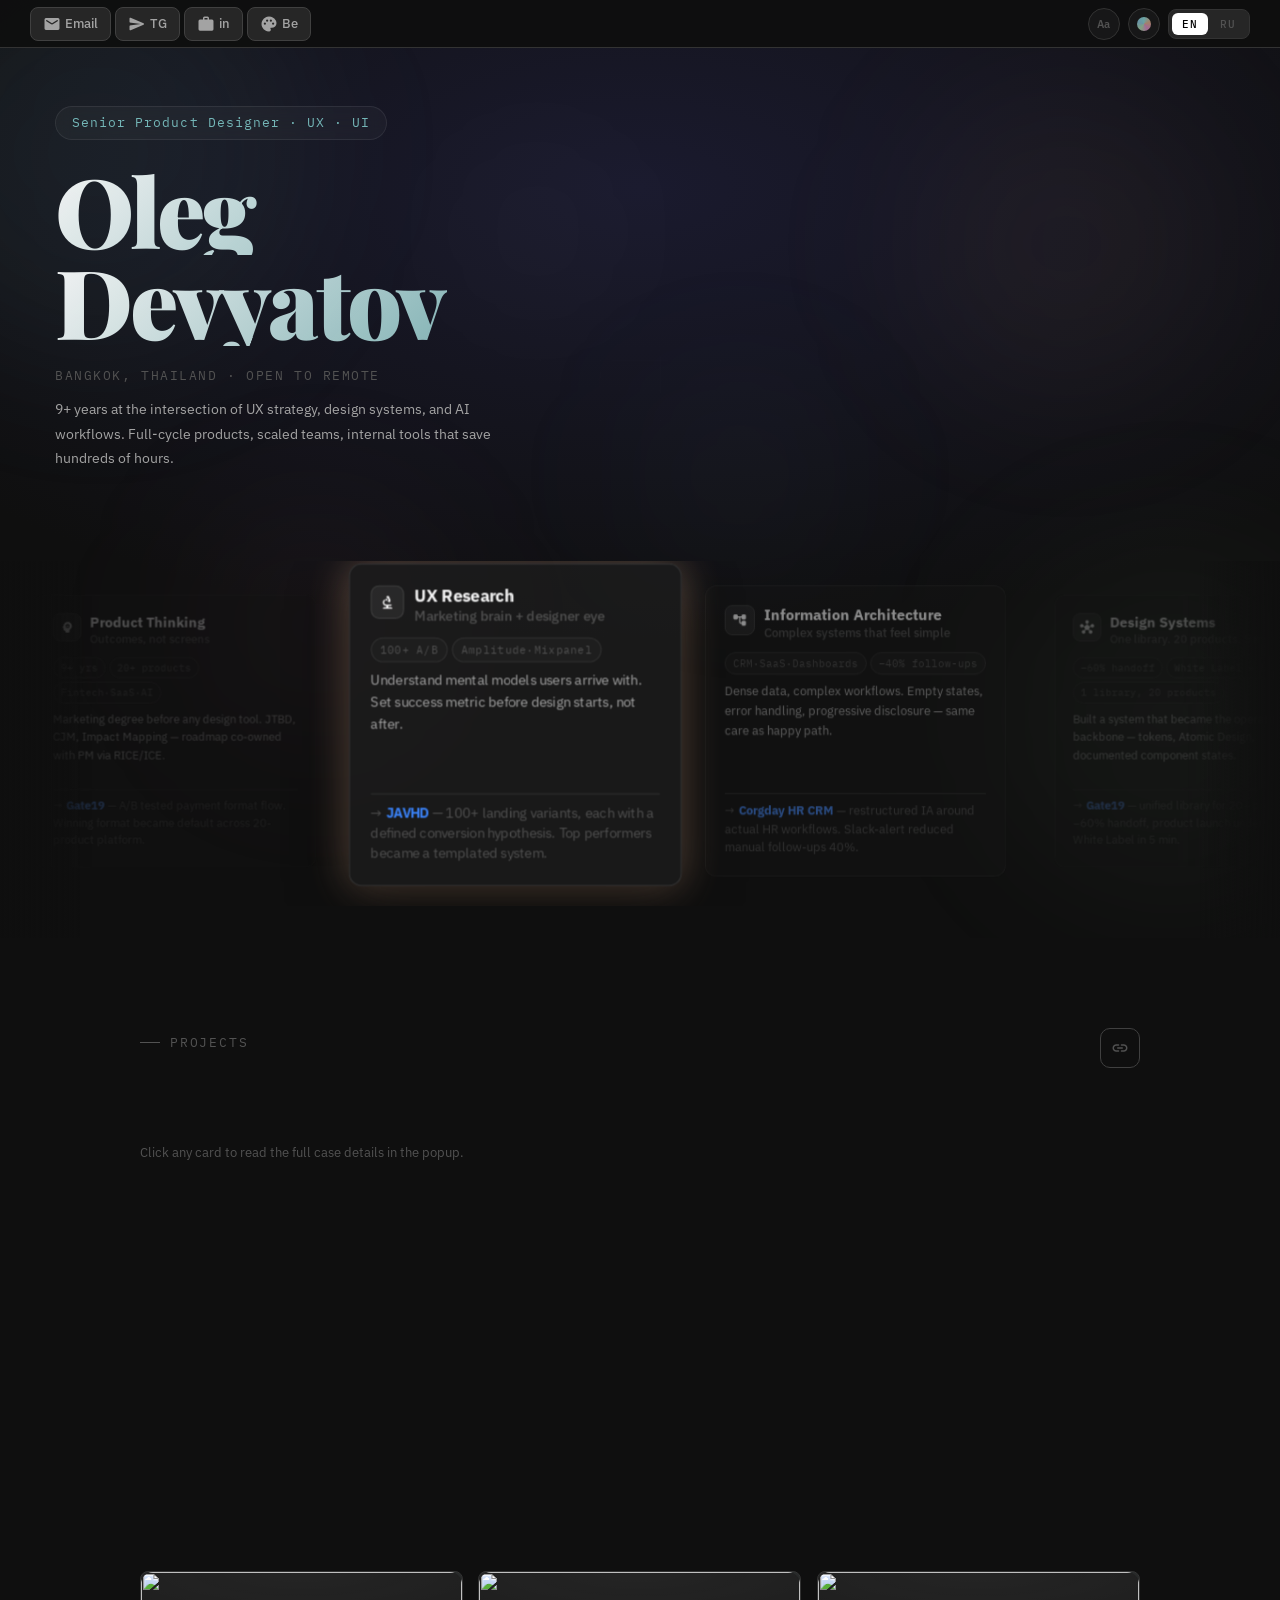
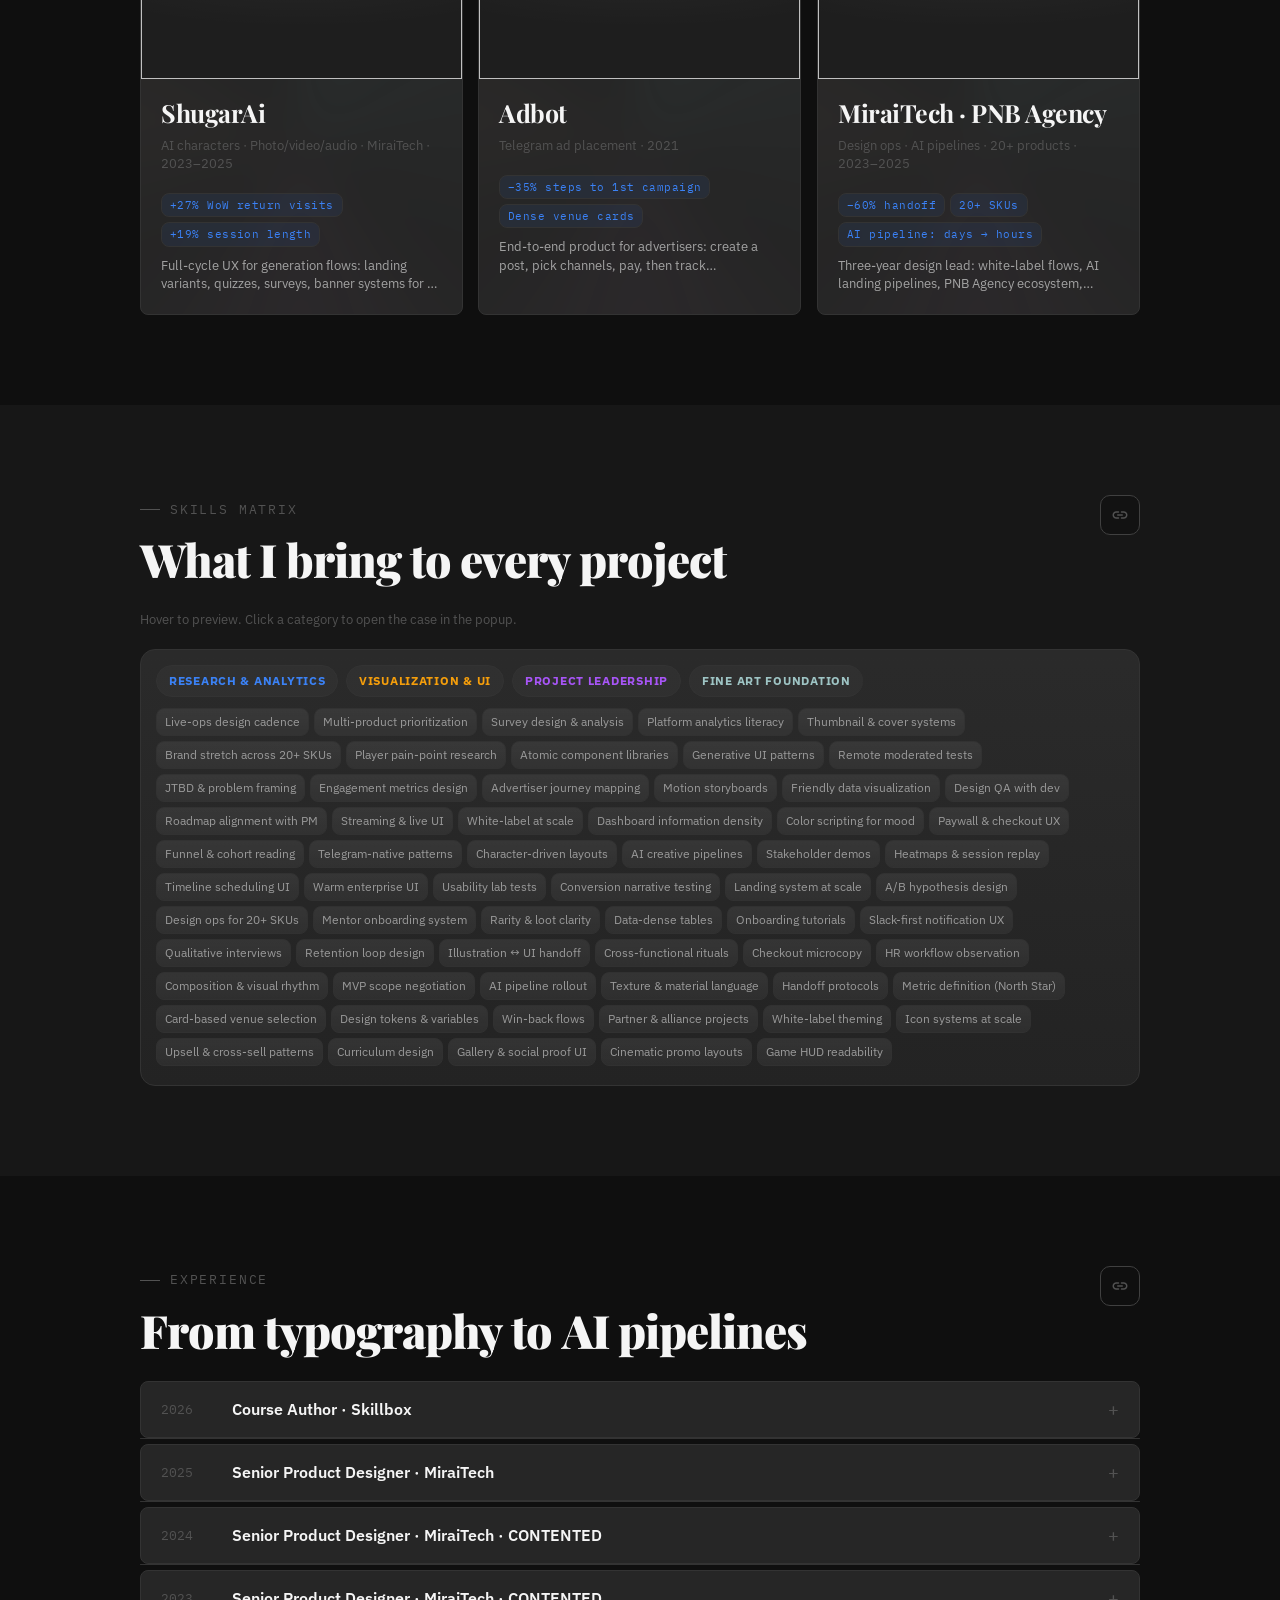
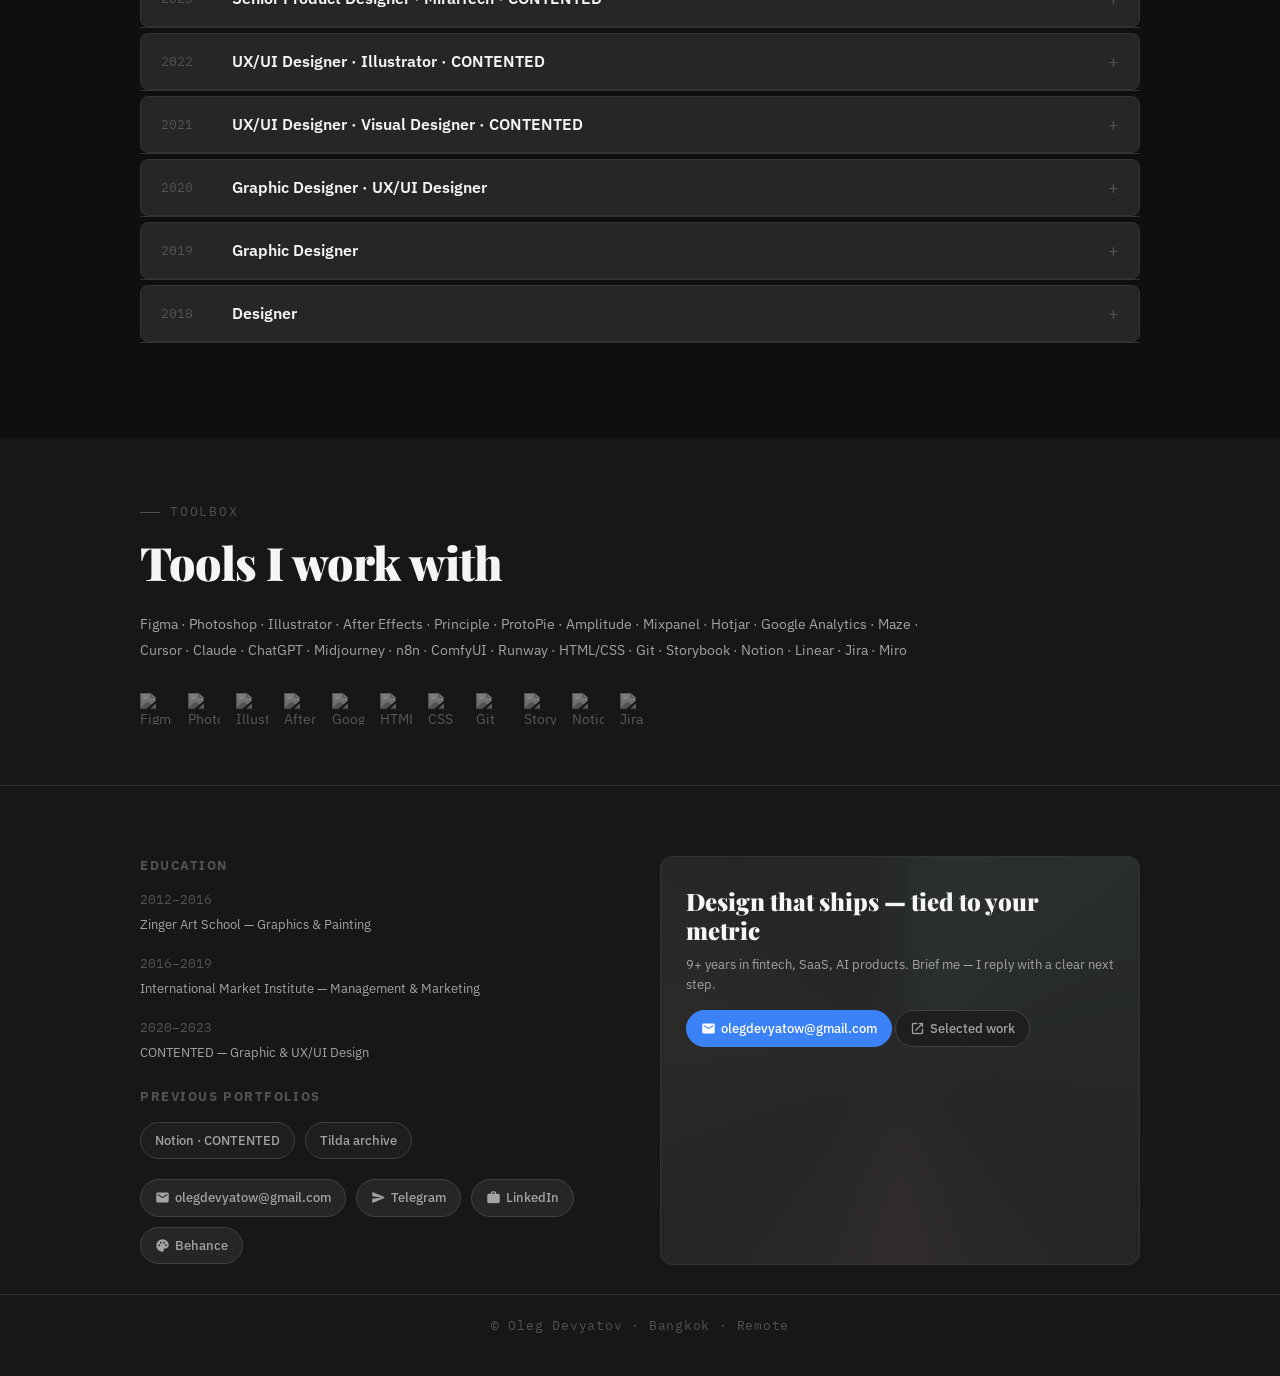
==== commit d8961bc7: "Mobile popup redesign + lightbox zoom scroll + gallery 2.8:1 - Mobile popup: full-screen, no border-" ====
--- a/index.html
+++ b/index.html
@@ -99,10 +99,15 @@
 <!-- Fullscreen lightbox -->
 <div class="lightbox" id="lightbox" onclick="closeLightbox(event)">
   <button type="button" class="lightbox-close" onclick="closeLightbox()" aria-label="Close"><span class="material-icons-round">close</span></button>
-  <button type="button" class="lightbox-btn lightbox-prev" id="lb-prev" aria-label="Previous"><span class="material-icons-round">chevron_left</span></button>
-  <button type="button" class="lightbox-btn lightbox-next" id="lb-next" aria-label="Next"><span class="material-icons-round">chevron_right</span></button>
-  <img class="lightbox-img" id="lb-img" src="" alt="">
-  <div class="lightbox-counter" id="lb-counter"></div>
+  <div class="lb-zoom-wrap" id="lb-zoom-wrap" onclick="event.stopPropagation()">
+    <img class="lb-zoom-img" id="lb-img" src="" alt="">
+  </div>
+  <div class="lb-bottom" onclick="event.stopPropagation()">
+    <button type="button" class="lightbox-btn lightbox-prev" id="lb-prev" aria-label="Previous"><span class="material-icons-round">chevron_left</span></button>
+    <img class="lb-preview-img" id="lb-preview" src="" alt="">
+    <button type="button" class="lightbox-btn lightbox-next" id="lb-next" aria-label="Next"><span class="material-icons-round">chevron_right</span></button>
+    <div class="lightbox-counter" id="lb-counter"></div>
+  </div>
 </div>
 
 <section id="hero">
@@ -869,12 +874,18 @@
 document.getElementById('pop-gallery-next').addEventListener('click', function(e) { e.stopPropagation(); goGallery(galleryIdx + 1); });
 
 // Lightbox
+function setLbImage(i) {
+  galleryIdx = i;
+  var src = galleryImages[i];
+  document.getElementById('lb-img').src = src;
+  document.getElementById('lb-preview').src = src;
+  document.getElementById('lb-counter').textContent = (i + 1) + ' / ' + galleryImages.length;
+  var wrap = document.getElementById('lb-zoom-wrap');
+  if (wrap) wrap.scrollLeft = 0;
+}
 function openLightbox(i) {
-  galleryIdx = i;
-  var lb = document.getElementById('lightbox');
-  document.getElementById('lb-img').src = galleryImages[i];
-  document.getElementById('lb-counter').textContent = (i + 1) + ' / ' + galleryImages.length;
-  lb.classList.add('open');
+  setLbImage(i);
+  document.getElementById('lightbox').classList.add('open');
 }
 function closeLightbox(e) {
   if (e && e.target !== document.getElementById('lightbox') && e.target !== document.querySelector('.lightbox-close')) return;
@@ -882,17 +893,11 @@
 }
 document.getElementById('lb-prev').addEventListener('click', function(e) {
   e.stopPropagation();
-  var i = (galleryIdx - 1 + galleryImages.length) % galleryImages.length;
-  galleryIdx = i;
-  document.getElementById('lb-img').src = galleryImages[i];
-  document.getElementById('lb-counter').textContent = (i + 1) + ' / ' + galleryImages.length;
+  setLbImage((galleryIdx - 1 + galleryImages.length) % galleryImages.length);
 });
 document.getElementById('lb-next').addEventListener('click', function(e) {
   e.stopPropagation();
-  var i = (galleryIdx + 1) % galleryImages.length;
-  galleryIdx = i;
-  document.getElementById('lb-img').src = galleryImages[i];
-  document.getElementById('lb-counter').textContent = (i + 1) + ' / ' + galleryImages.length;
+  setLbImage((galleryIdx + 1) % galleryImages.length);
 });
 
 function fillPopupFromEl(el) {
--- a/styles.css
+++ b/styles.css
@@ -1747,14 +1747,42 @@
     padding: 5px 10px;
     font-size: var(--fs-min);
   }
-  .pop-gallery {
-    aspect-ratio: 3 / 1;
+  .popup-ov {
+    padding: 0;
+  }
+  .popup-box {
+    max-width: 100%;
+    max-height: 100vh;
+    border-radius: 0;
+    border: none;
   }
   .popup-box--wide {
     max-width: 100%;
+    height: 100vh;
+    max-height: 100vh;
+    border-radius: 0;
+  }
+  .popup-box--wide .pop-gallery {
+    aspect-ratio: 2.8 / 1;
+    border-radius: 0;
+    position: relative;
+    top: auto;
+  }
+  .popup-box--wide .popup-close {
+    top: 10px;
+    right: 10px;
+    width: 36px;
+    height: 36px;
+    background: rgba(0,0,0,0.6);
   }
   .popup-box--wide .popup-content-wrap {
-    padding: 16px 15px 20px;
+    padding: 16px 16px 24px;
+  }
+  .popup-title {
+    font-size: 20px;
+  }
+  .popup-cta-row {
+    flex-direction: column;
   }
 }
 @media (max-width: 560px) {
@@ -2059,7 +2087,7 @@
   flex: none;
   margin-bottom: 0;
   border-radius: 12px 12px 0 0;
-  aspect-ratio: 3 / 1;
+  aspect-ratio: 2.8 / 1;
 }
 .popup-box--wide .popup-close {
   z-index: 10;
@@ -2073,7 +2101,7 @@
 .pop-gallery {
   position: relative;
   width: 100%;
-  aspect-ratio: 3 / 1;
+  aspect-ratio: 2.8 / 1;
   border-radius: 10px;
   overflow: hidden;
   margin-bottom: 20px;
@@ -2177,14 +2205,14 @@
 }
 
 /* Lightbox */
+/* Lightbox: zoom + preview */
 .lightbox {
   position: fixed;
   inset: 0;
   z-index: 12000;
-  background: rgba(0, 0, 0, 0.95);
-  display: flex;
-  align-items: center;
-  justify-content: center;
+  background: rgba(0, 0, 0, 0.96);
+  display: flex;
+  flex-direction: column;
   opacity: 0;
   pointer-events: none;
   transition: opacity 0.3s;
@@ -2195,10 +2223,10 @@
 }
 .lightbox-close {
   position: absolute;
-  top: 20px;
-  right: 20px;
-  width: 45px;
-  height: 45px;
+  top: 16px;
+  right: 16px;
+  width: 40px;
+  height: 40px;
   border-radius: 50%;
   border: 1px solid rgba(255, 255, 255, 0.15);
   background: rgba(0, 0, 0, 0.5);
@@ -2207,14 +2235,48 @@
   display: flex;
   align-items: center;
   justify-content: center;
-  z-index: 5;
-}
-.lightbox-btn {
-  position: absolute;
-  top: 50%;
-  transform: translateY(-50%);
-  width: 50px;
-  height: 50px;
+  z-index: 10;
+}
+.lb-zoom-wrap {
+  flex: 1;
+  overflow-x: auto;
+  overflow-y: hidden;
+  display: flex;
+  align-items: center;
+  -webkit-overflow-scrolling: touch;
+  scrollbar-width: none;
+}
+.lb-zoom-wrap::-webkit-scrollbar { display: none; }
+.lb-zoom-img {
+  height: 100%;
+  width: auto;
+  min-width: 300vw;
+  object-fit: cover;
+  display: block;
+}
+.lb-bottom {
+  flex: none;
+  display: flex;
+  align-items: center;
+  justify-content: center;
+  gap: 12px;
+  padding: 12px 16px;
+  background: rgba(0, 0, 0, 0.8);
+  position: relative;
+}
+.lb-preview-img {
+  height: 60px;
+  width: auto;
+  max-width: 50vw;
+  object-fit: contain;
+  border-radius: 4px;
+  opacity: 0.7;
+}
+.lb-bottom .lightbox-btn {
+  position: static;
+  transform: none;
+  width: 36px;
+  height: 36px;
   border-radius: 50%;
   border: 1px solid rgba(255, 255, 255, 0.15);
   background: rgba(0, 0, 0, 0.5);
@@ -2223,24 +2285,16 @@
   display: flex;
   align-items: center;
   justify-content: center;
-  z-index: 5;
+  flex-shrink: 0;
   transition: background 0.2s;
 }
-.lightbox-btn:hover { background: rgba(0, 0, 0, 0.8); }
-.lightbox-prev { left: 20px; }
-.lightbox-next { right: 20px; }
-.lightbox-img {
-  max-width: 90vw;
-  max-height: 85vh;
-  object-fit: contain;
-  border-radius: 5px;
-  transition: transform 0.3s var(--ease);
-}
+.lb-bottom .lightbox-btn:hover { background: rgba(0, 0, 0, 0.8); }
 .lightbox-counter {
   position: absolute;
-  bottom: 20px;
+  bottom: 100%;
   left: 50%;
   transform: translateX(-50%);
+  padding: 4px 10px;
   font-family: var(--font-mono);
   font-size: var(--fs-min);
   color: var(--text-dim);
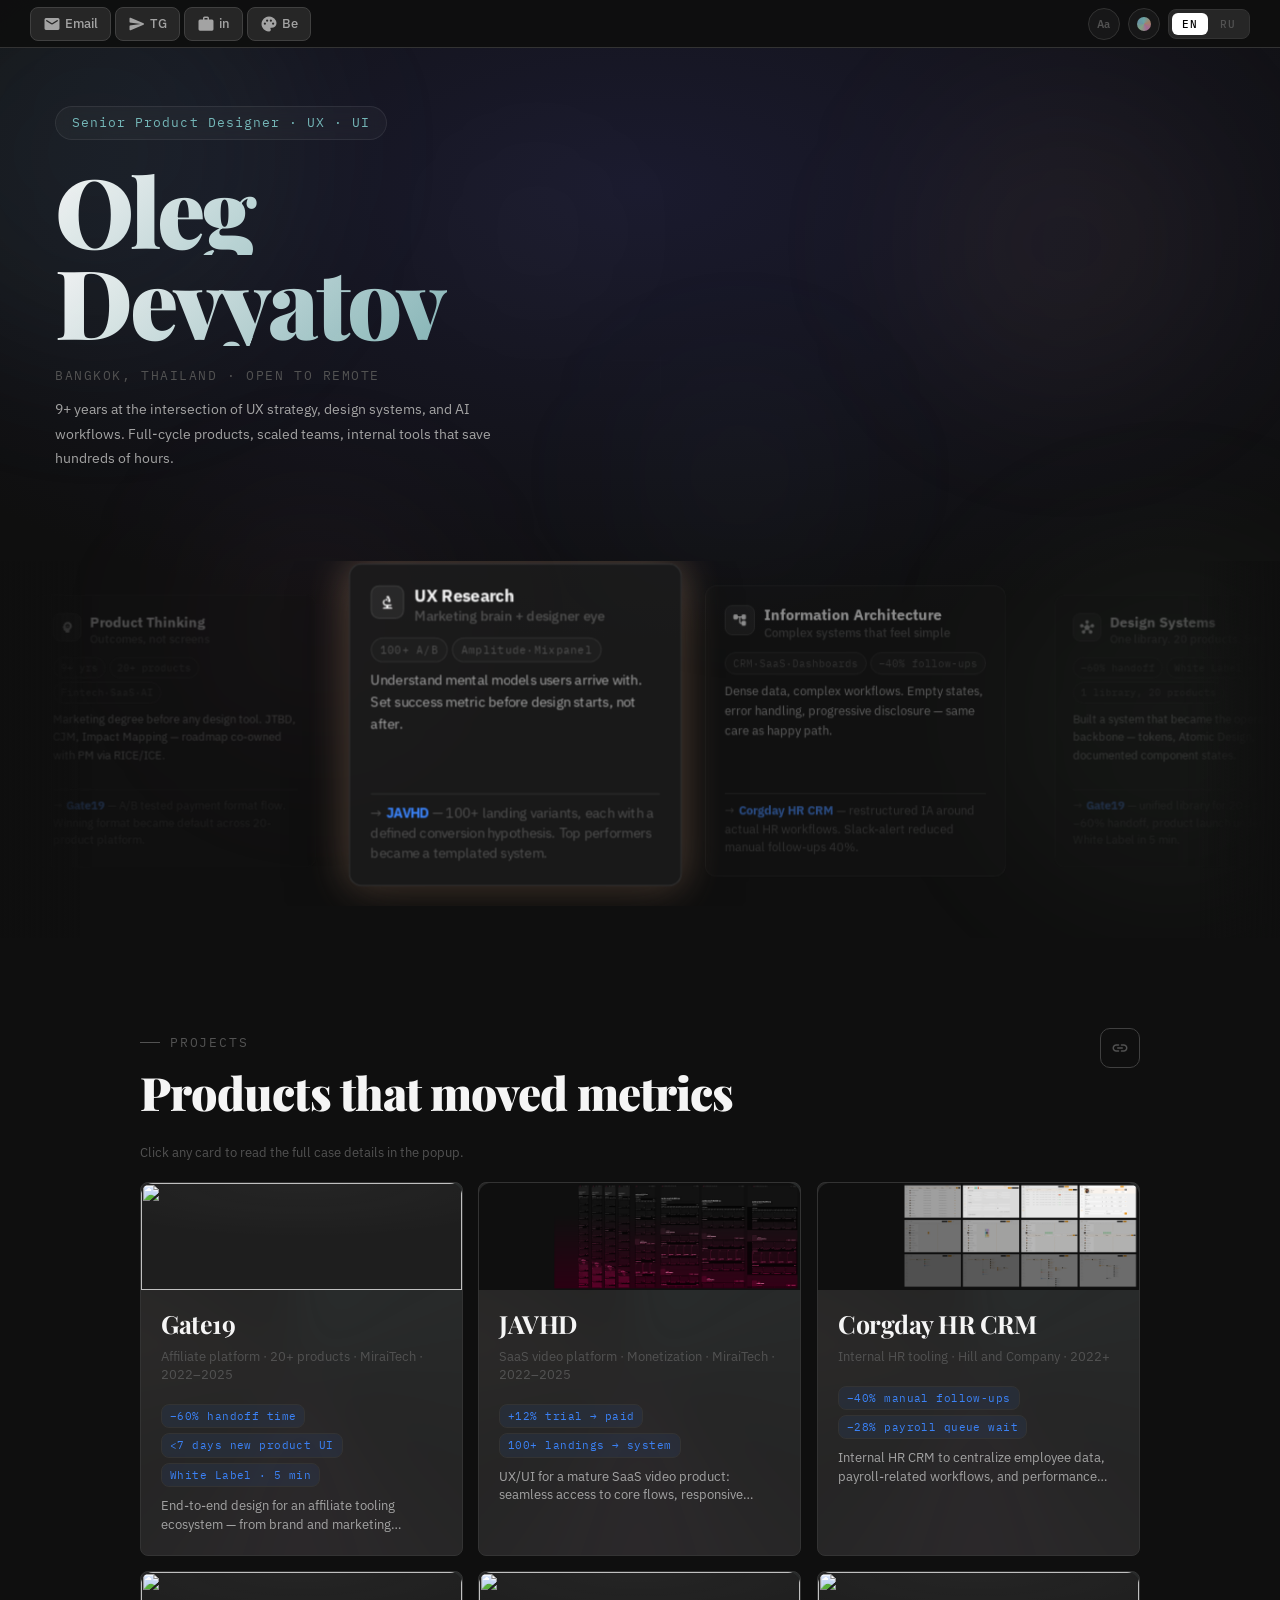
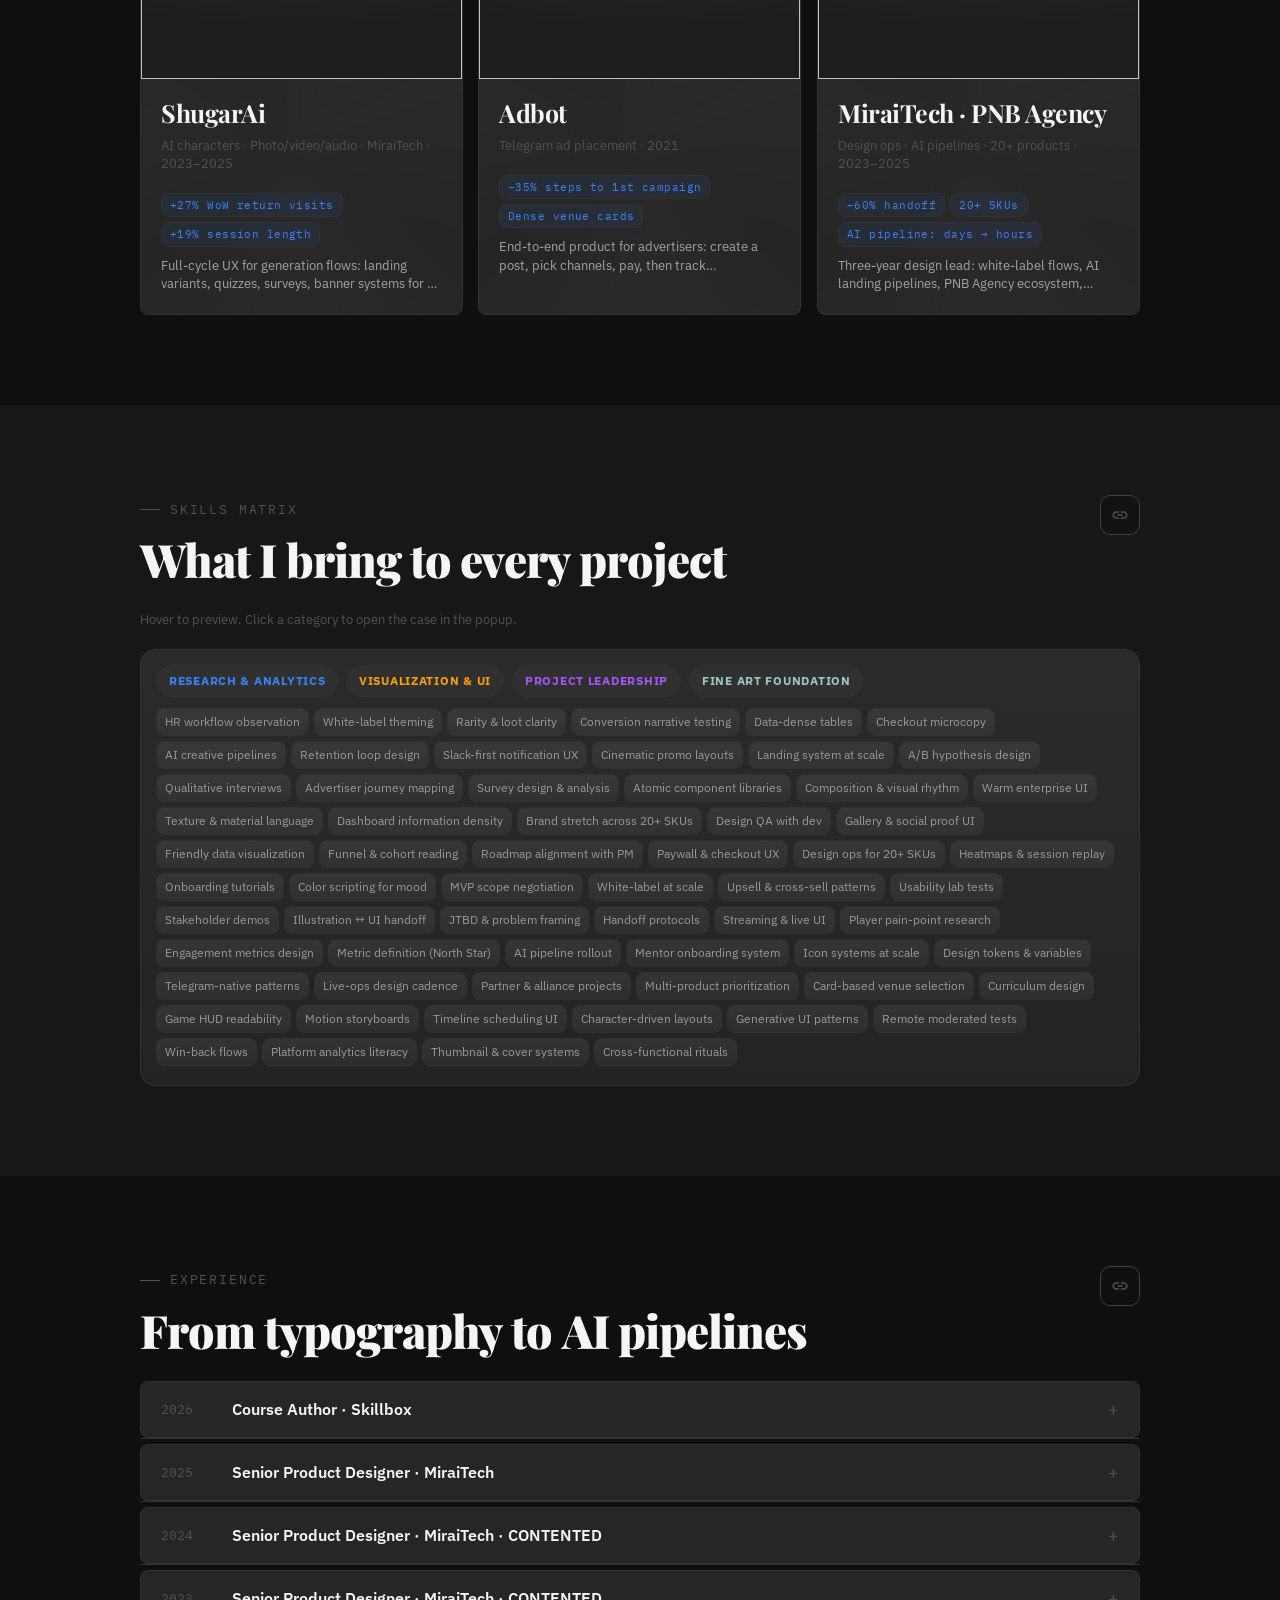
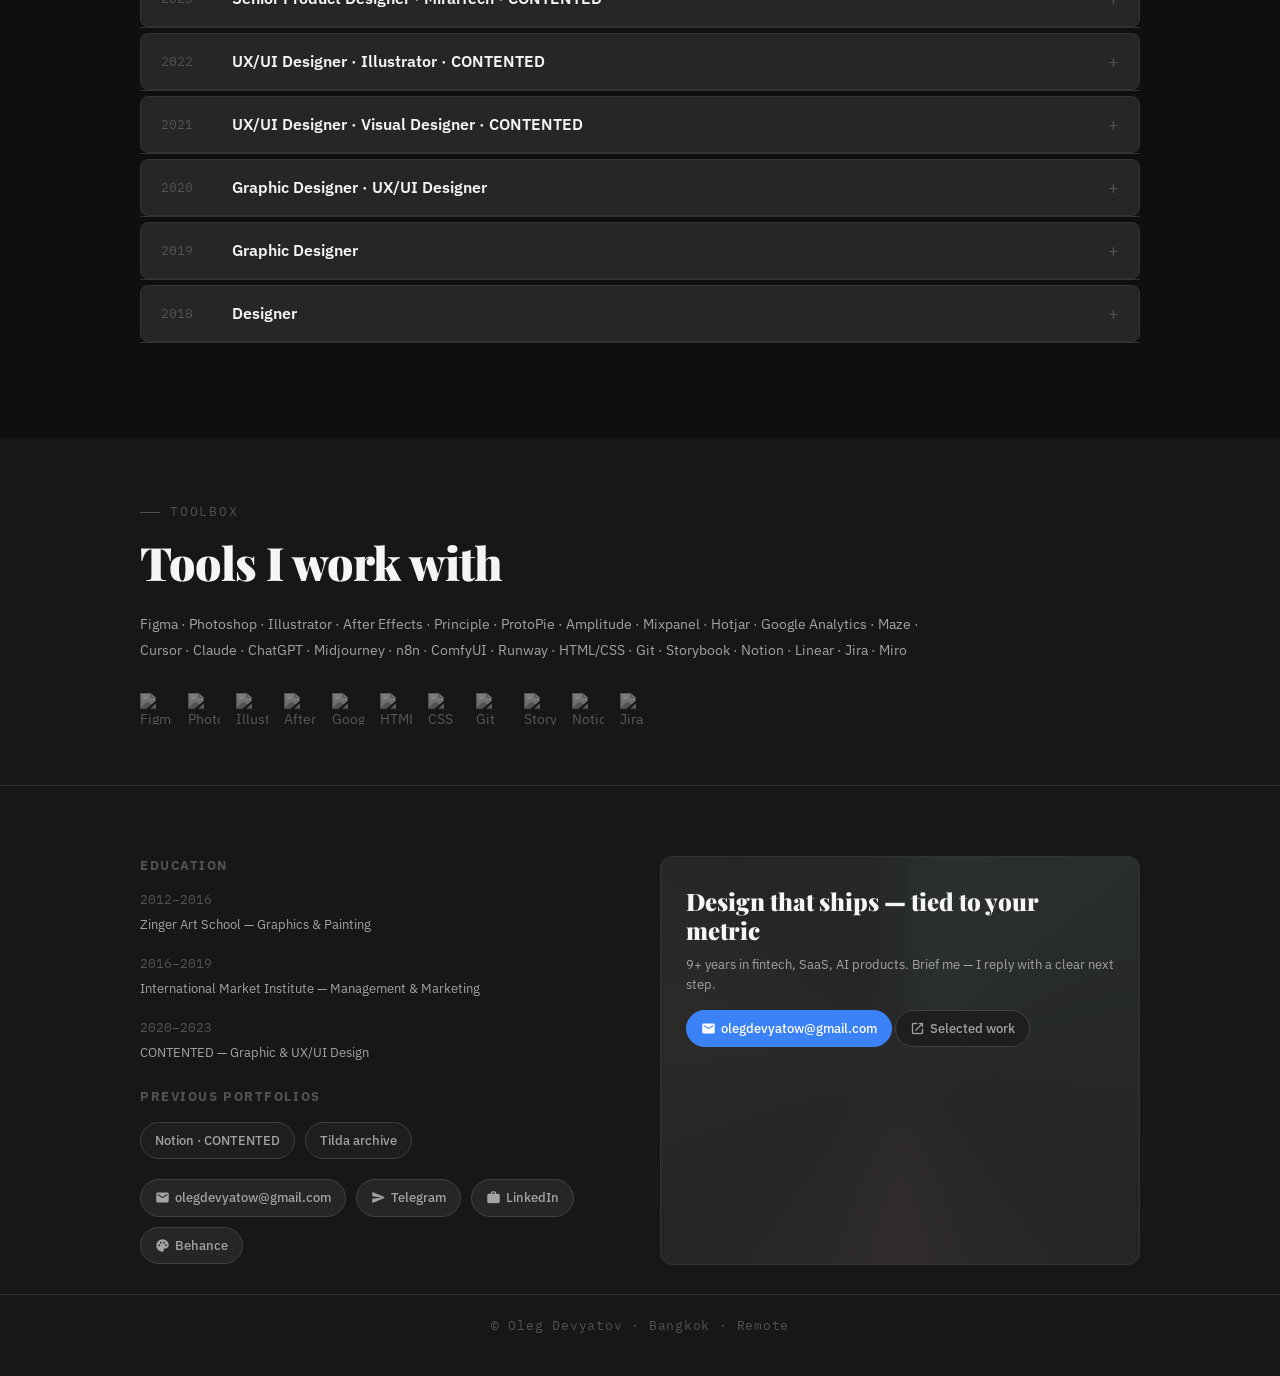
==== commit cb8ebc19: "Fix mobile popup/lightbox, kill heavy animations on mobile. Popup: - Sticky header bar with title + " ====
--- a/index.html
+++ b/index.html
@@ -63,7 +63,14 @@
 
 <div class="popup-ov" id="popup" onclick="closePop(event)">
   <div class="popup-box popup-box--wide" onclick="event.stopPropagation()">
-    <button type="button" class="popup-close" onclick="closePopDirect()" aria-label="Close"><span class="material-icons-round">close</span></button>
+    <!-- Sticky header: title + meta + close -->
+    <div class="popup-header">
+      <div class="popup-header-text">
+        <div class="popup-title" id="pop-title"></div>
+        <div class="popup-meta" id="pop-meta"></div>
+      </div>
+      <button type="button" class="popup-close" onclick="closePopDirect()" aria-label="Close"><span class="material-icons-round">close</span></button>
+    </div>
 
     <!-- Gallery carousel -->
     <div class="pop-gallery" id="pop-gallery">
@@ -74,9 +81,6 @@
     </div>
 
     <div class="popup-content-wrap">
-      <div class="popup-title" id="pop-title"></div>
-      <div class="popup-meta" id="pop-meta"></div>
-
       <div class="popup-skill-block" id="pop-skill"></div>
 
       <div class="popup-scroll" id="pop-scroll">
--- a/styles.css
+++ b/styles.css
@@ -1627,10 +1627,23 @@
 .popup-ov.open .popup-box {
   transform: translateY(0) scale(1);
 }
+.popup-header {
+  display: flex;
+  align-items: flex-start;
+  gap: 12px;
+  padding: 16px 20px;
+  position: sticky;
+  top: 0;
+  z-index: 10;
+  background: var(--bg-card);
+  border-bottom: 1px solid var(--line);
+}
+.popup-header-text {
+  flex: 1;
+  min-width: 0;
+}
 .popup-close {
-  position: absolute;
-  top: 15px;
-  right: 15px;
+  flex-shrink: 0;
   background: rgba(255, 255, 255, 0.06);
   border: none;
   border-radius: 50%;
@@ -1641,6 +1654,10 @@
   justify-content: center;
   cursor: pointer;
   color: var(--text-main);
+  transition: background 0.2s;
+}
+.popup-close:hover {
+  background: rgba(255, 255, 255, 0.12);
 }
 .popup-img {
   width: 100%;
@@ -1652,16 +1669,17 @@
 }
 .popup-title {
   font-family: var(--font-hero);
-  font-size: clamp(22px, 3vw, 30px);
+  font-size: clamp(18px, 3vw, 26px);
   font-weight: 700;
   color: var(--text-hi);
-  margin-bottom: 5px;
+  margin-bottom: 2px;
+  line-height: 1.2;
 }
 .popup-meta {
   font-family: var(--font-mono);
   font-size: var(--fs-min);
   color: var(--text-dim);
-  margin-bottom: 10px;
+  margin-bottom: 0;
 }
 .popup-body {
   font-family: var(--font-body);
@@ -1767,13 +1785,6 @@
     border-radius: 0;
     position: relative;
     top: auto;
-  }
-  .popup-box--wide .popup-close {
-    top: 10px;
-    right: 10px;
-    width: 36px;
-    height: 36px;
-    background: rgba(0,0,0,0.6);
   }
   .popup-box--wide .popup-content-wrap {
     padding: 16px 16px 24px;
@@ -2081,16 +2092,10 @@
   overflow: hidden;
 }
 .popup-box--wide .pop-gallery {
-  position: sticky;
-  top: 0;
-  z-index: 2;
   flex: none;
   margin-bottom: 0;
-  border-radius: 12px 12px 0 0;
+  border-radius: 0;
   aspect-ratio: 2.8 / 1;
-}
-.popup-box--wide .popup-close {
-  z-index: 10;
 }
 .popup-box--wide .popup-content-wrap {
   padding: 24px 30px 30px;
@@ -2250,7 +2255,7 @@
 .lb-zoom-img {
   height: 100%;
   width: auto;
-  min-width: 300vw;
+  min-width: 200vw;
   object-fit: cover;
   display: block;
 }
@@ -2265,9 +2270,9 @@
   position: relative;
 }
 .lb-preview-img {
-  height: 60px;
+  height: 50px;
   width: auto;
-  max-width: 50vw;
+  max-width: calc(100vw - 120px);
   object-fit: contain;
   border-radius: 4px;
   opacity: 0.7;
@@ -2706,3 +2711,61 @@
 .proj-card--horiz.proj-card:hover {
   transform: perspective(900px) rotateX(var(--rx)) rotateY(var(--ry));
 }
+
+/* === Mobile performance: kill heavy animations === */
+@media (max-width: 900px), (hover: none) {
+  /* Kill orb float + parallax */
+  .hero-orb {
+    animation: orbFadeIn 1s ease forwards !important;
+  }
+  .hero-mesh {
+    display: none;
+  }
+  /* Kill spinning conic gradient on cards */
+  .proj-card::before,
+  .comp-card::before {
+    display: none !important;
+  }
+  /* Kill 3D hover transforms */
+  .proj-card:hover,
+  .comp-card:hover {
+    transform: none !important;
+  }
+  /* Kill card glow keyframes */
+  .comp-glow--1,
+  .comp-glow--2,
+  .comp-glow--3 {
+    animation: none !important;
+  }
+  /* Kill backdrop-filter (very heavy on mobile GPU) */
+  .comp-card {
+    backdrop-filter: none !important;
+    -webkit-backdrop-filter: none !important;
+    background: var(--bg-card) !important;
+  }
+  .hero-label {
+    backdrop-filter: none;
+    -webkit-backdrop-filter: none;
+  }
+  /* Kill hero name gradient shift */
+  .hero-name-line {
+    animation: heroLineIn 0.6s ease forwards !important;
+    background: none !important;
+    -webkit-text-fill-color: unset;
+    color: var(--text-hi);
+  }
+  /* Simplify fade-in to instant */
+  .fade-in {
+    opacity: 1 !important;
+    transform: none !important;
+    transition: none !important;
+  }
+  /* Keep carousel transforms functional but simpler */
+  .hero-marquee-row .comp-card--strip {
+    filter: none !important;
+  }
+  .hero-marquee-row .comp-card--strip.carousel-active {
+    filter: none !important;
+    box-shadow: 0 8px 24px rgba(0,0,0,0.3) !important;
+  }
+}
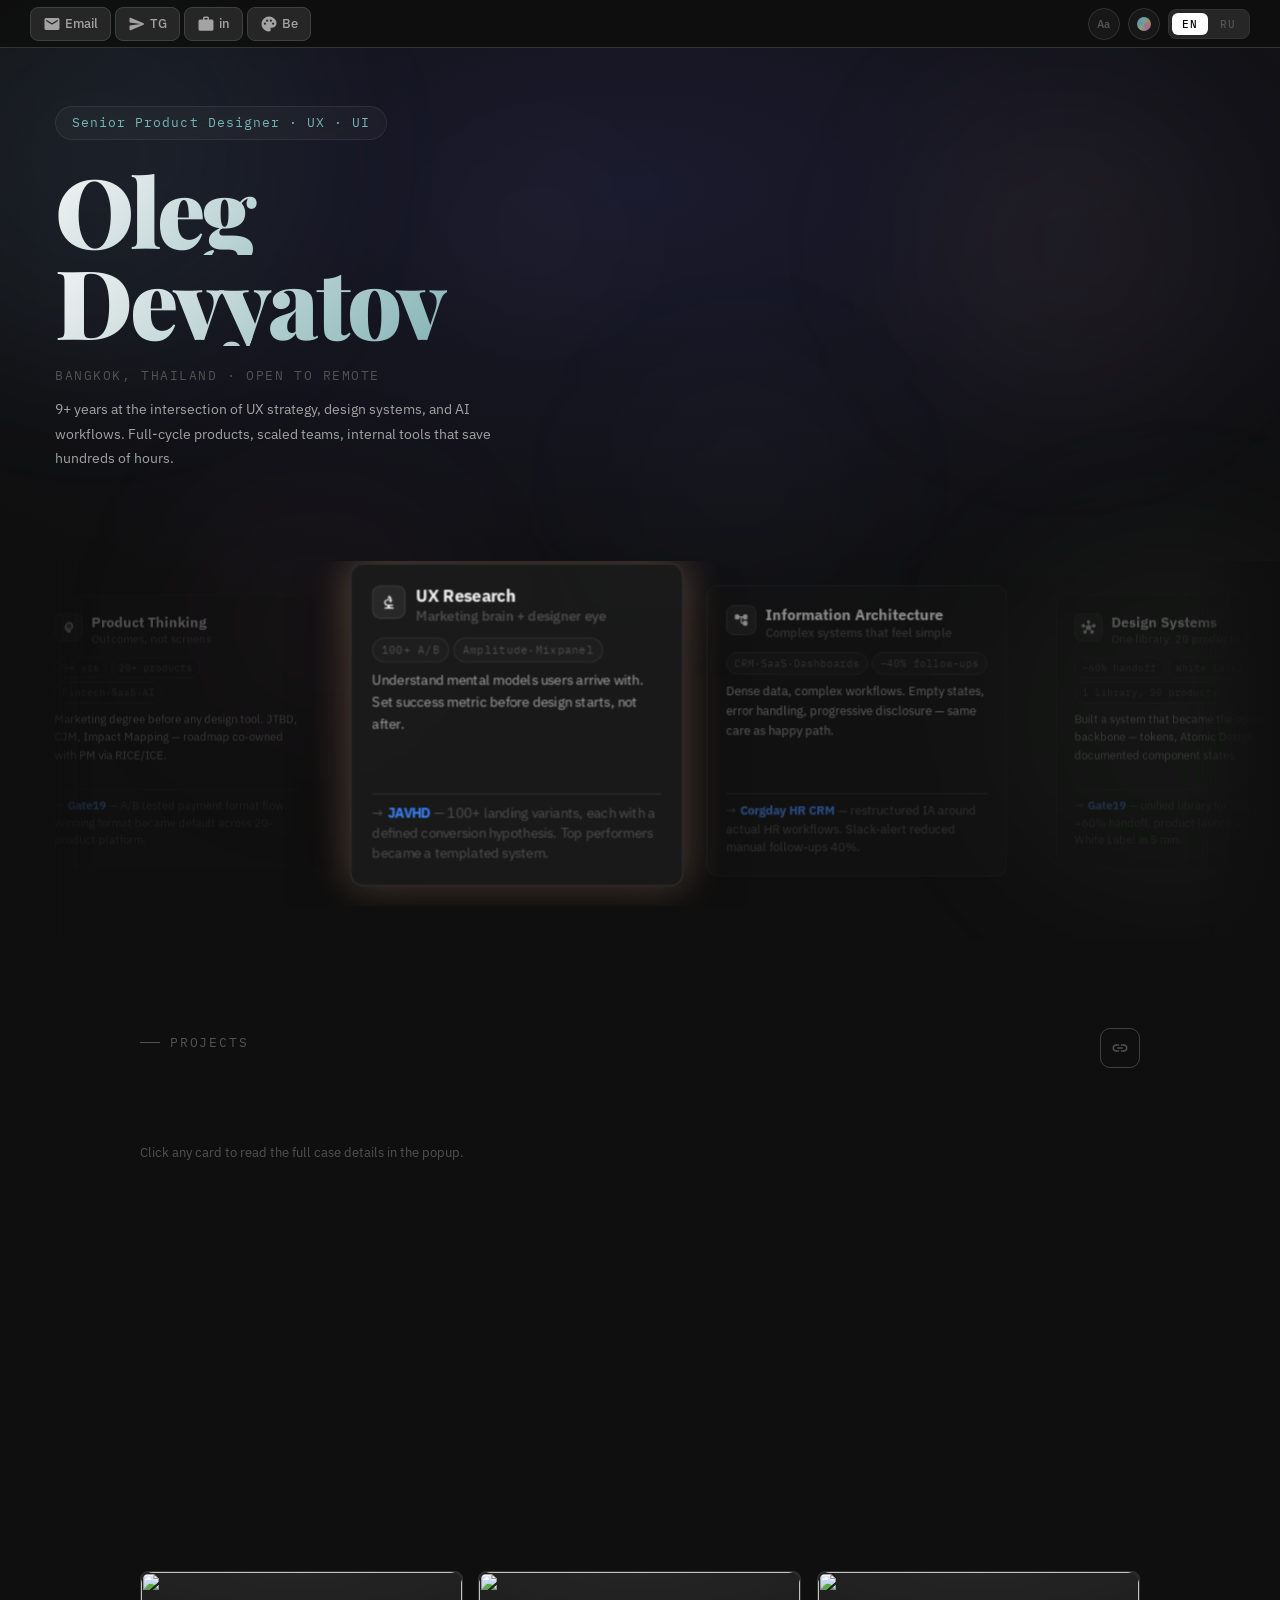
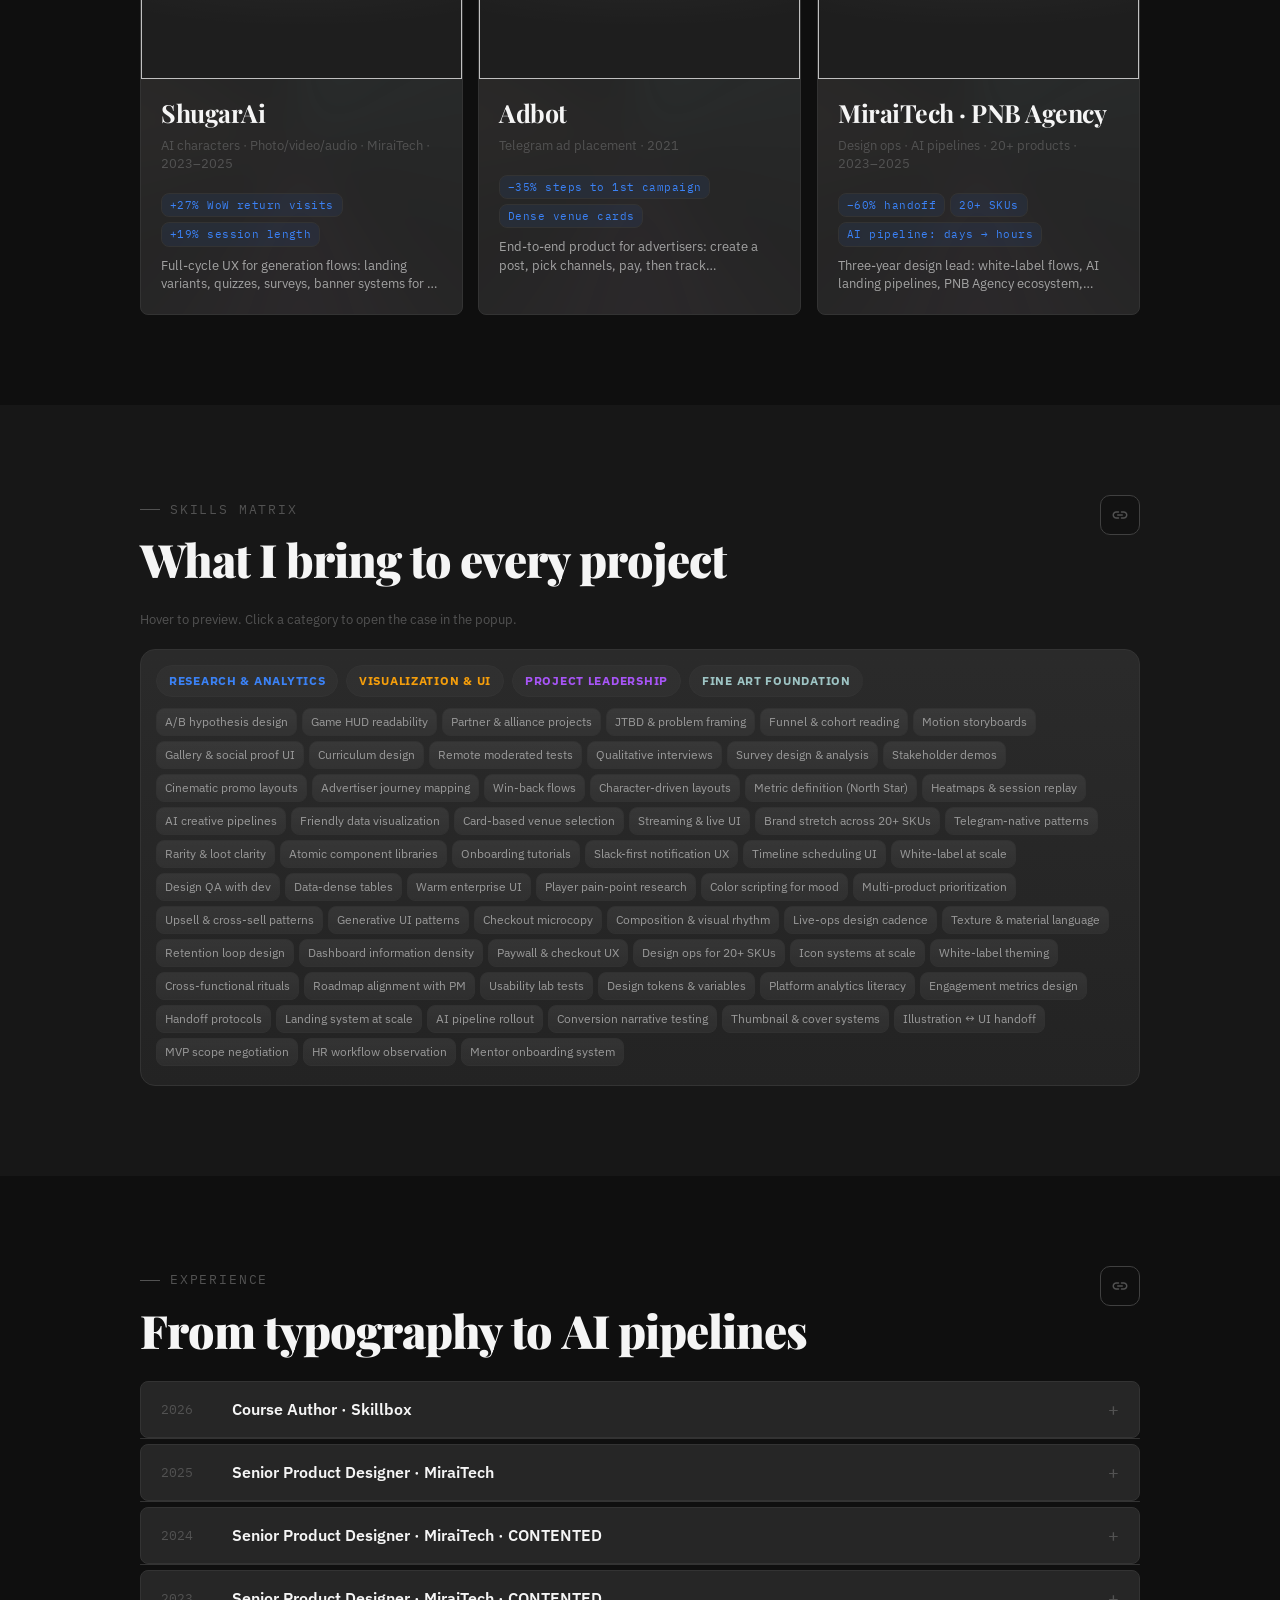
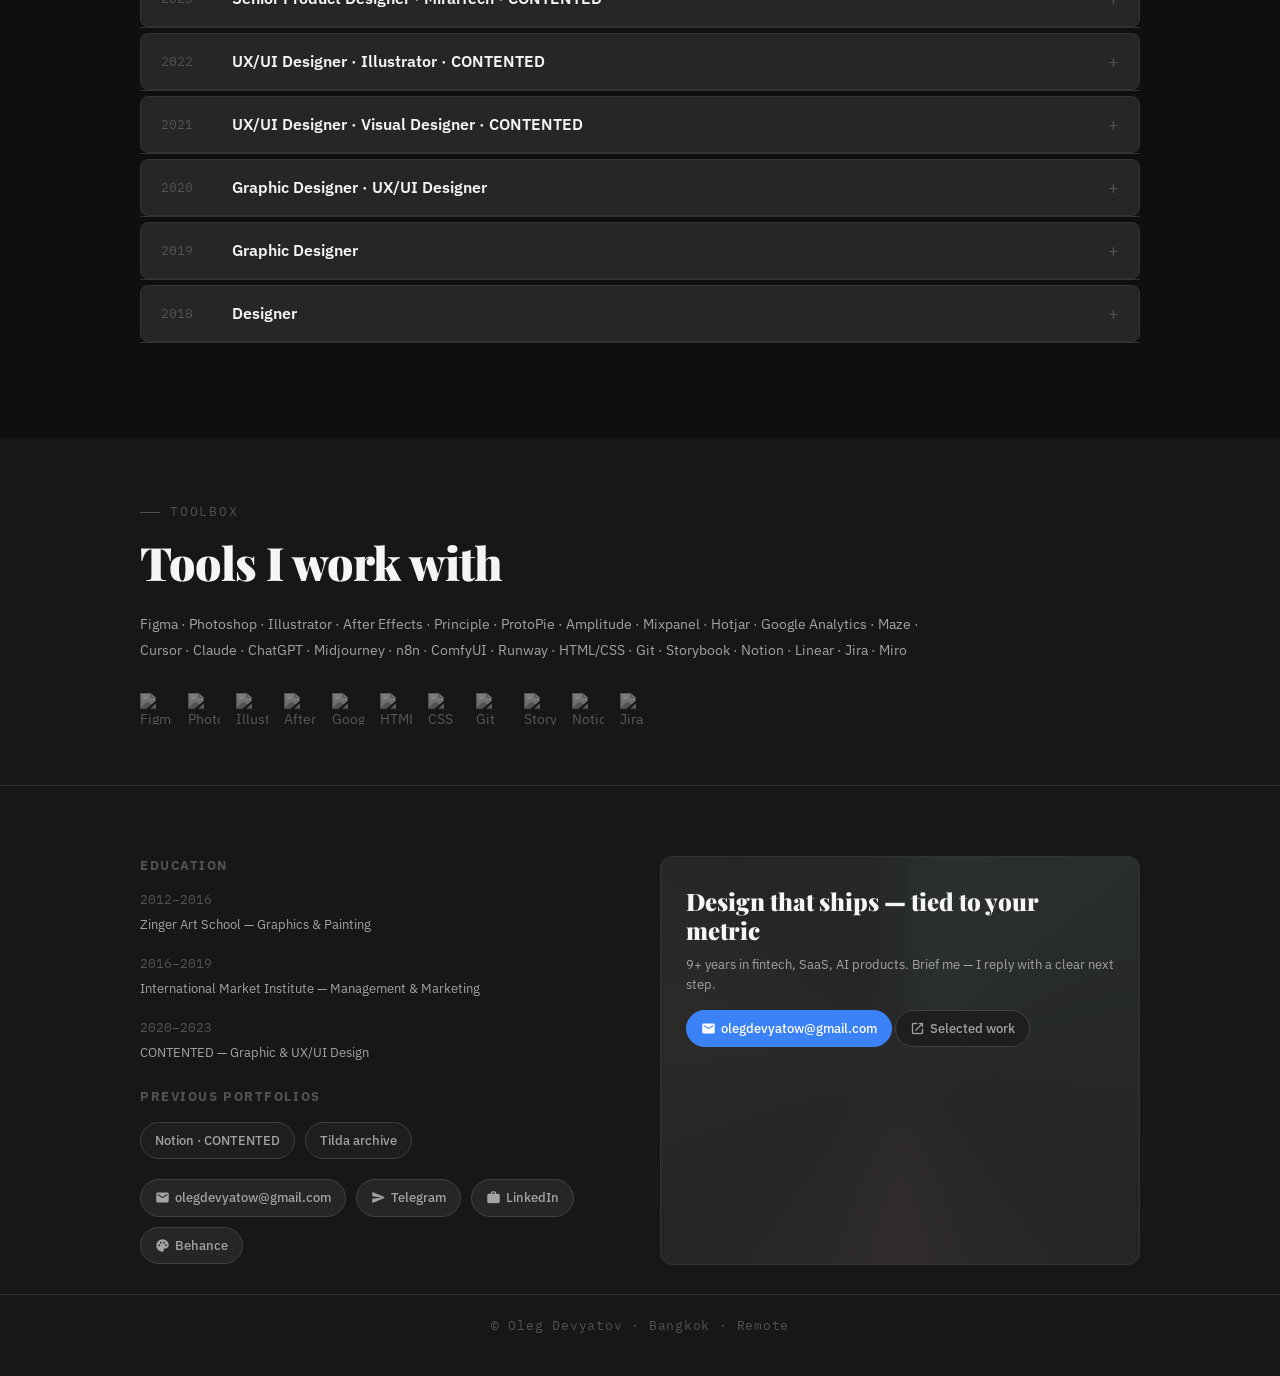
==== commit ce7e8dea: "Fix mobile popup/lightbox viewport height, header visibility, image cropping. Popup: - Uses --vh CSS" ====
--- a/index.html
+++ b/index.html
@@ -828,6 +828,13 @@
 </footer>
 
 <script>
+// Set real viewport height for mobile (avoids address bar issues)
+function setVH() {
+  document.documentElement.style.setProperty('--vh', window.innerHeight + 'px');
+}
+setVH();
+window.addEventListener('resize', setVH);
+
 function setLang(l){
   document.body.className = 'lang-' + l;
   document.querySelectorAll('.lang-btn').forEach(b => b.classList.toggle('active', b.textContent === l.toUpperCase()));
--- a/styles.css
+++ b/styles.css
@@ -1767,30 +1767,33 @@
   }
   .popup-ov {
     padding: 0;
+    align-items: stretch;
   }
   .popup-box {
     max-width: 100%;
-    max-height: 100vh;
+    max-height: var(--vh, 100vh);
     border-radius: 0;
     border: none;
+    padding: 0;
   }
   .popup-box--wide {
     max-width: 100%;
-    height: 100vh;
-    max-height: 100vh;
+    height: var(--vh, 100vh);
+    max-height: var(--vh, 100vh);
     border-radius: 0;
+  }
+  .popup-box--wide .popup-header {
+    padding: 12px 16px;
   }
   .popup-box--wide .pop-gallery {
     aspect-ratio: 2.8 / 1;
     border-radius: 0;
-    position: relative;
-    top: auto;
   }
   .popup-box--wide .popup-content-wrap {
     padding: 16px 16px 24px;
   }
   .popup-title {
-    font-size: 20px;
+    font-size: 18px;
   }
   .popup-cta-row {
     flex-direction: column;
@@ -2089,7 +2092,8 @@
   padding: 0;
   display: flex;
   flex-direction: column;
-  overflow: hidden;
+  overflow-y: auto;
+  overflow-x: hidden;
 }
 .popup-box--wide .pop-gallery {
   flex: none;
@@ -2244,20 +2248,19 @@
 }
 .lb-zoom-wrap {
   flex: 1;
+  min-height: 0;
   overflow-x: auto;
   overflow-y: hidden;
-  display: flex;
-  align-items: center;
   -webkit-overflow-scrolling: touch;
   scrollbar-width: none;
 }
 .lb-zoom-wrap::-webkit-scrollbar { display: none; }
 .lb-zoom-img {
+  width: 200%;
   height: 100%;
-  width: auto;
-  min-width: 200vw;
   object-fit: cover;
   display: block;
+  flex-shrink: 0;
 }
 .lb-bottom {
   flex: none;
@@ -2270,12 +2273,14 @@
   position: relative;
 }
 .lb-preview-img {
-  height: 50px;
+  height: 48px;
   width: auto;
-  max-width: calc(100vw - 120px);
+  max-width: calc(100% - 100px);
   object-fit: contain;
   border-radius: 4px;
   opacity: 0.7;
+  flex-shrink: 1;
+  min-width: 0;
 }
 .lb-bottom .lightbox-btn {
   position: static;
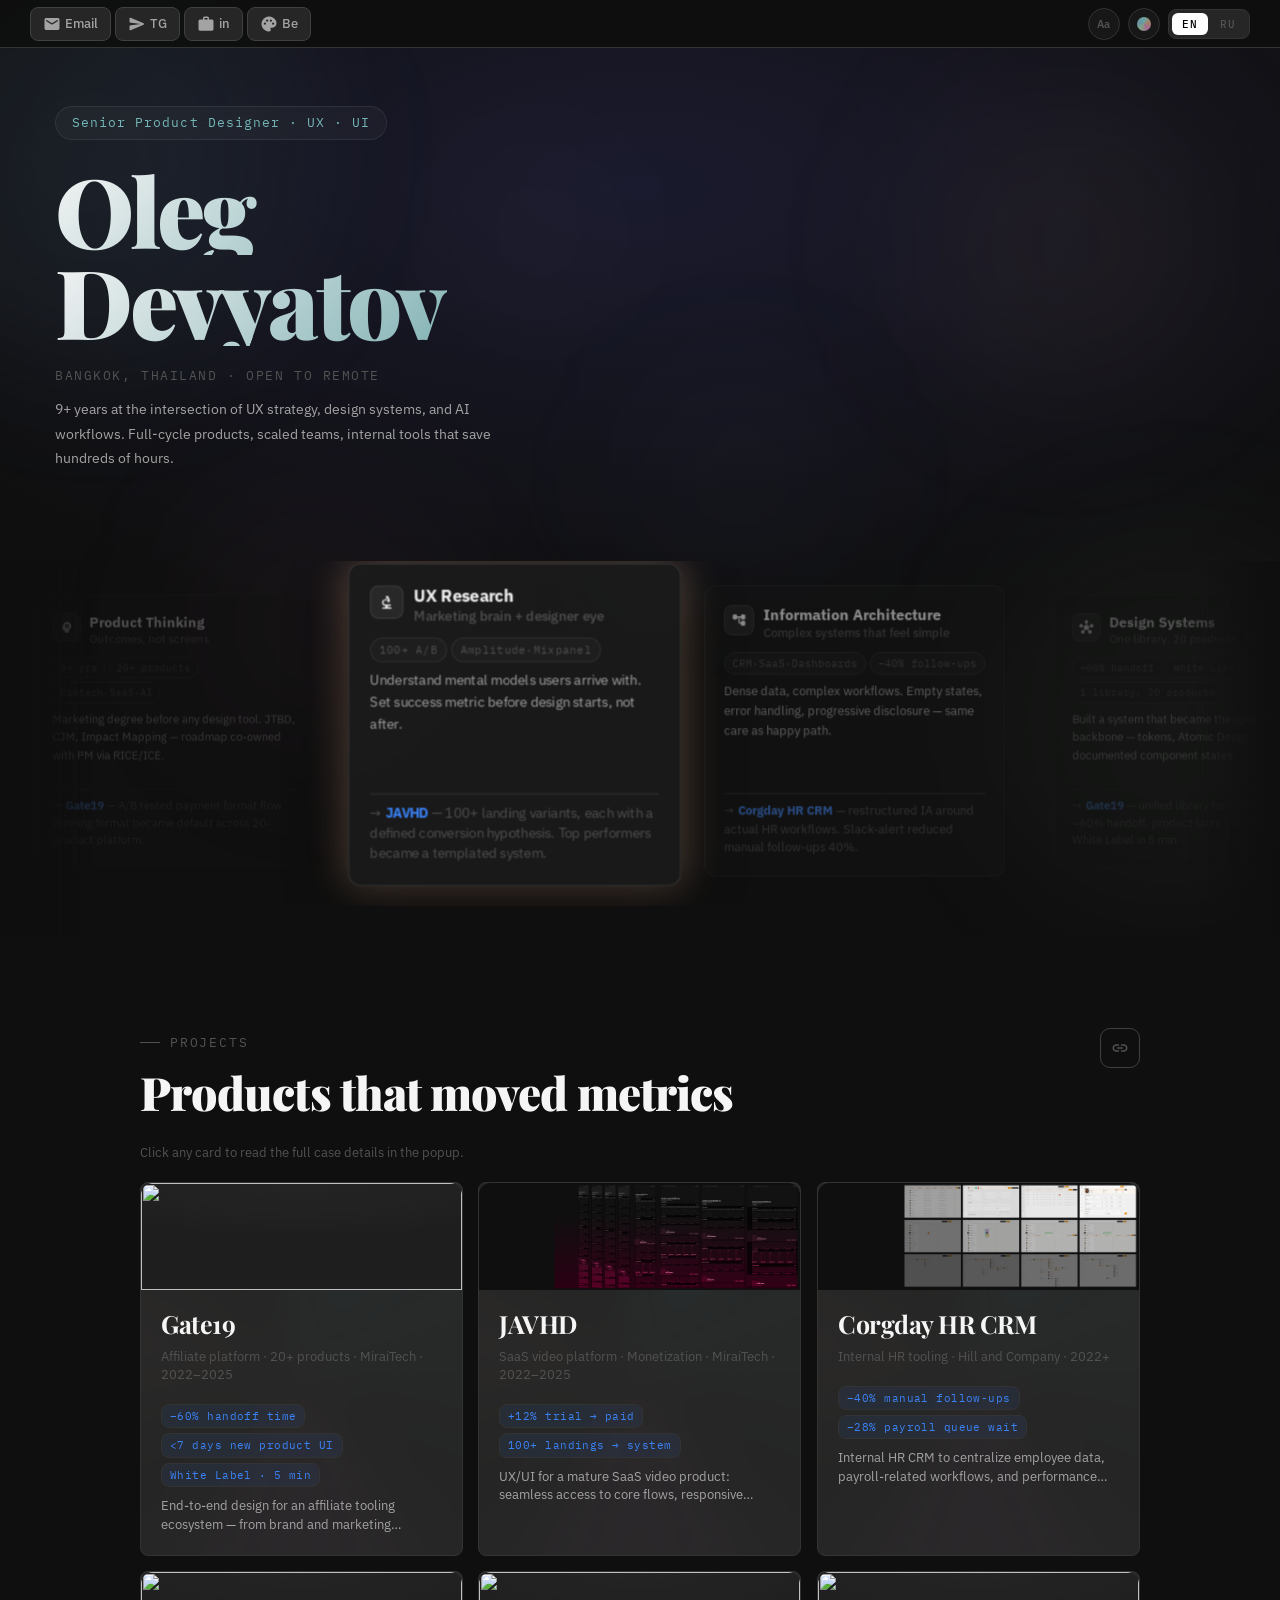
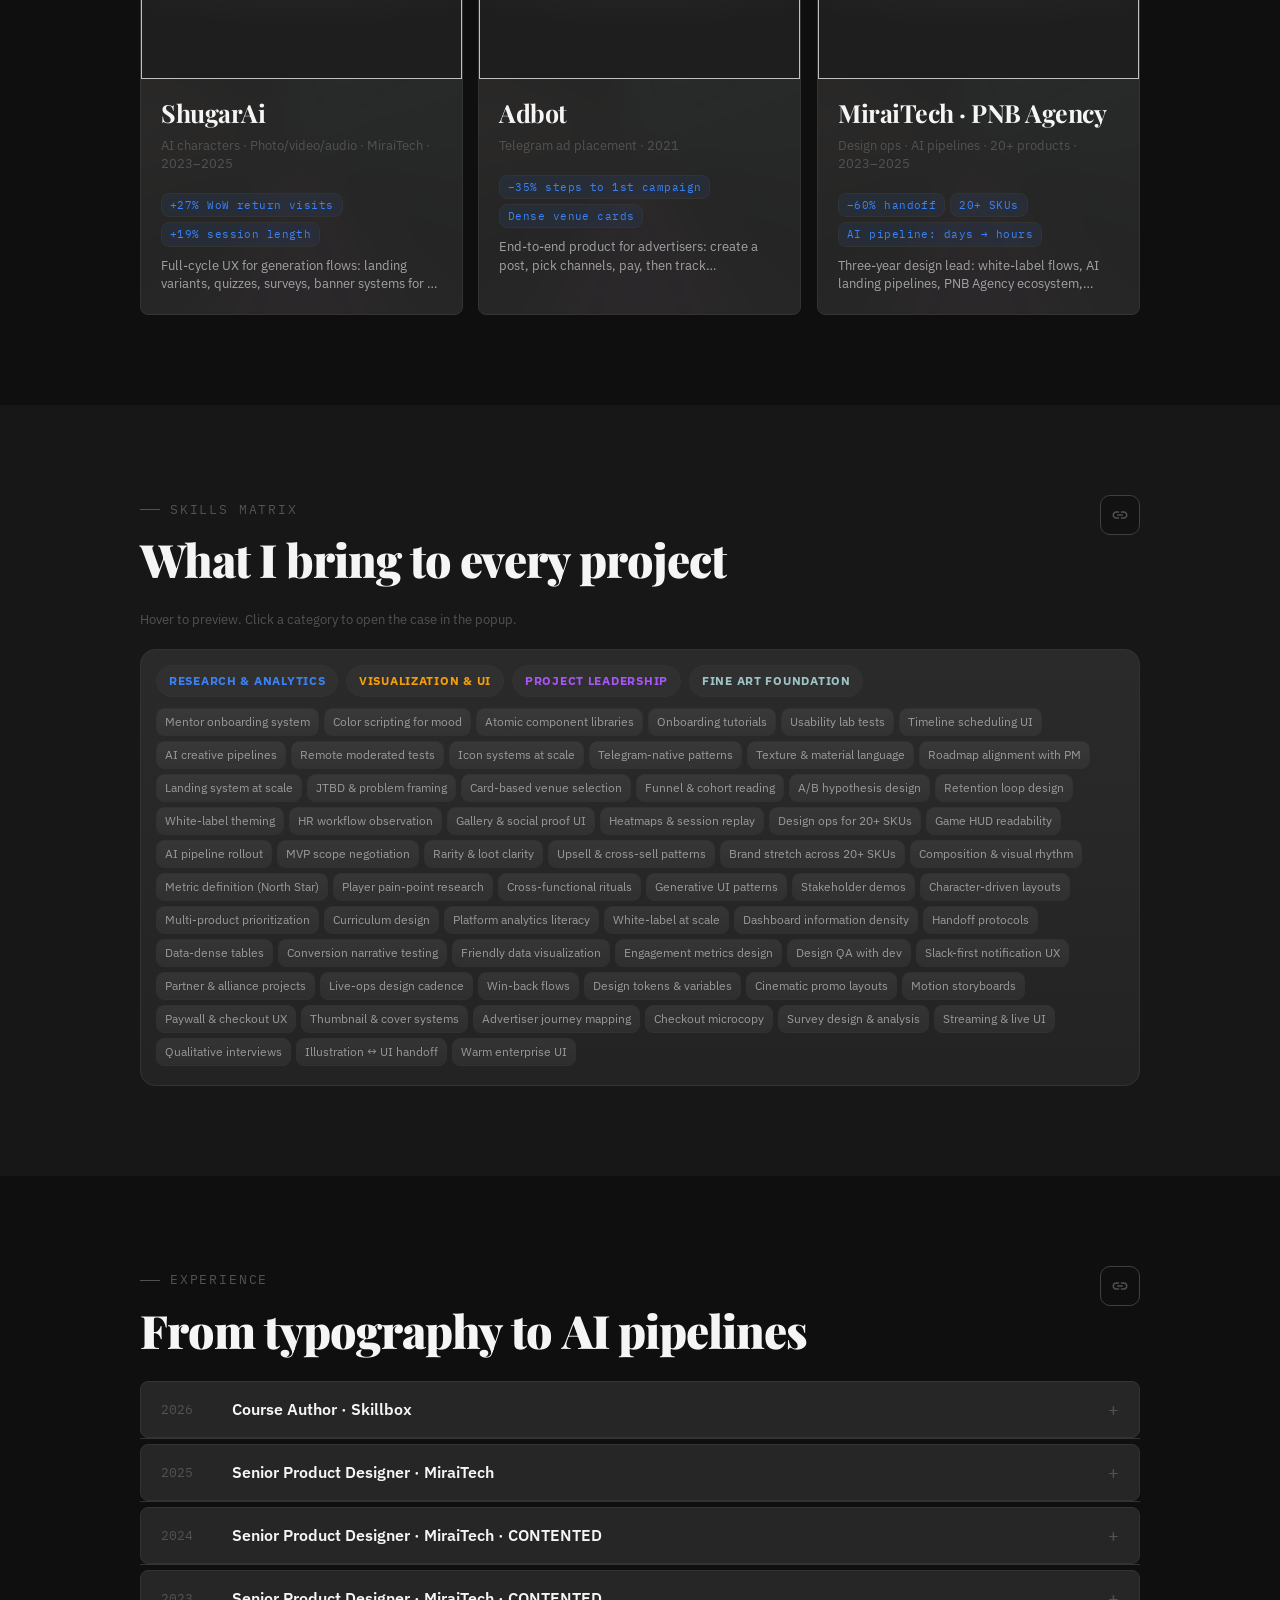
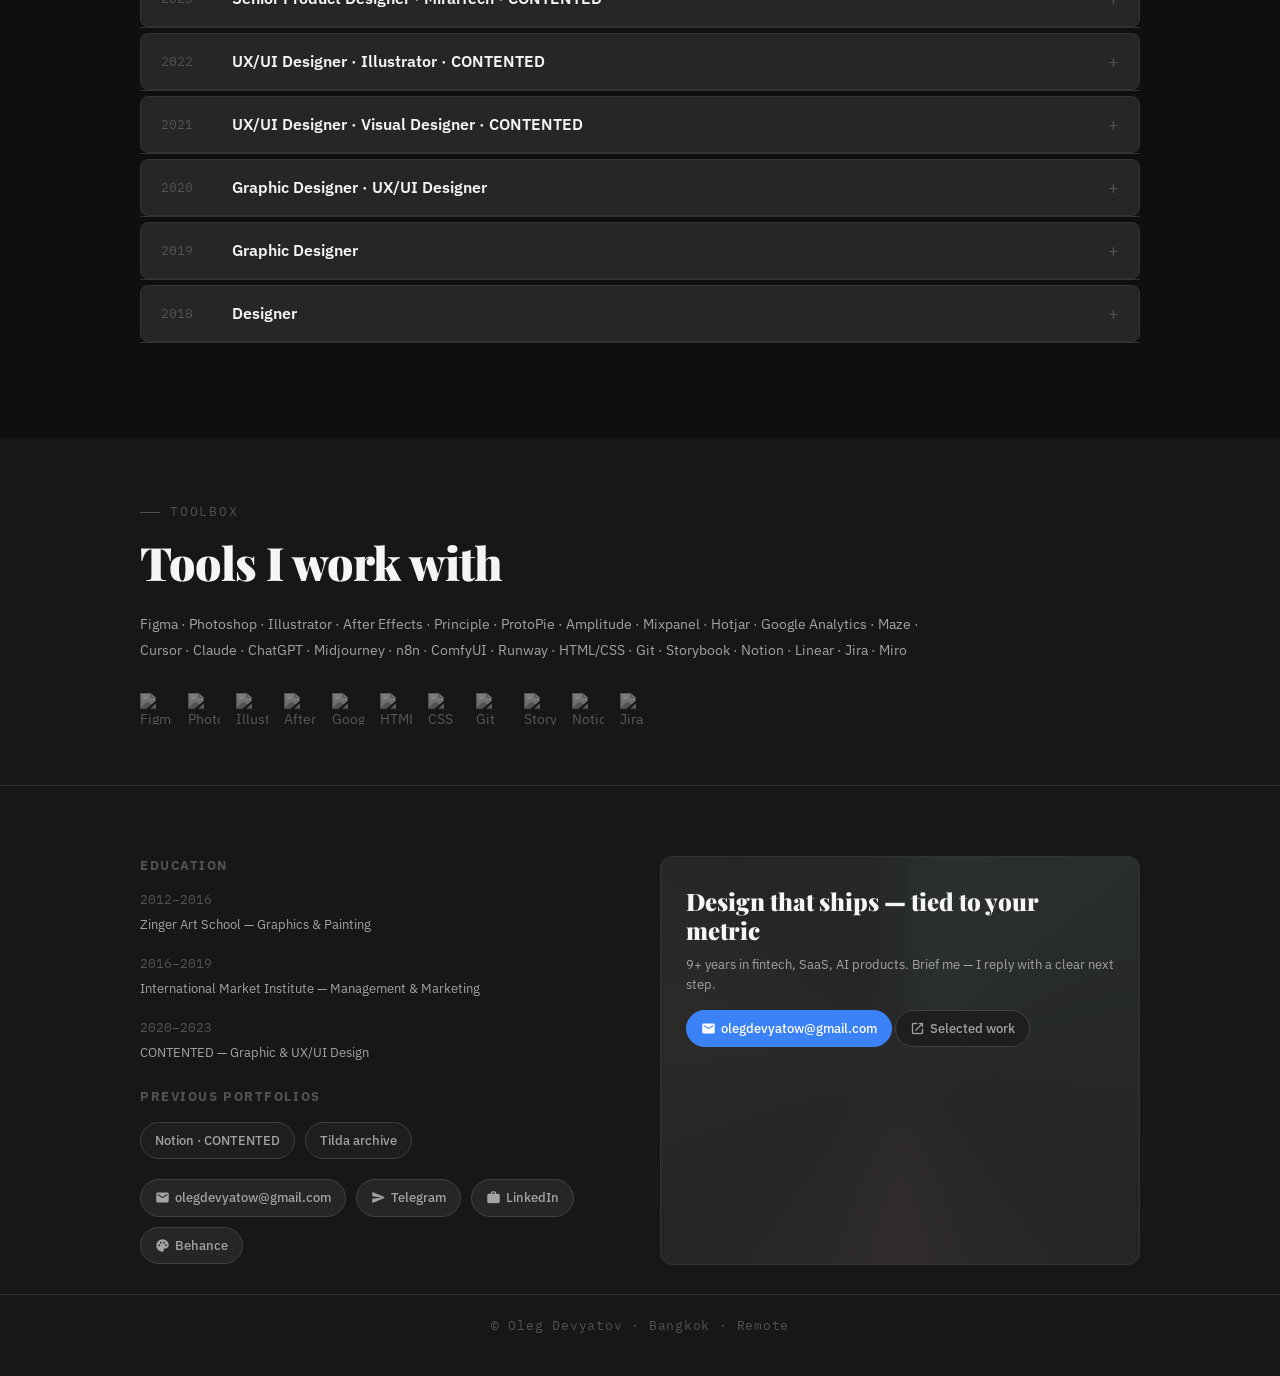
==== commit 55adbfc8: "Fix lightbox 2x zoom, infinite gallery loop, live language switch, gate19 images. Lightbox: - Image " ====
--- a/index.html
+++ b/index.html
@@ -311,7 +311,7 @@
   <div class="proj-grid proj-grid--6">
     <article class="proj-card proj-card--horiz fade-in" id="project-card-2" data-project-id="2"
       onclick="openPop(this)"
-      data-gallery="images/gate19-cover.png,images/gate19-0.png,images/gate19-1.png,images/gate19-2.png,images/gate19-3.png"
+      data-gallery="images/gate19-cover.png,images/gate19-0.png,images/gate19-1.png,images/gate19-2.png,images/gate19-3.png,images/gate19-4.png"
       data-title-en="Gate19" data-title-ru="Gate19"
       data-sub-en="Affiliate platform · 20+ products · MiraiTech · 2022–2025" data-sub-ru="Партнёрская платформа · 20+ продуктов · MiraiTech · 2022–2025"
       data-skill-en="Business-driven design thinking and a scalable design system came together here. Redesigned the payment format flow from first principles using user interviews and funnel data — A/B tested three formats, and the winner became the default across the entire 20-product platform. The unified component library cut frontend handoff time by 60% and enabled White Label launches in under five minutes."
@@ -835,10 +835,15 @@
 setVH();
 window.addEventListener('resize', setVH);
 
+var _popupSourceEl = null;
 function setLang(l){
   document.body.className = 'lang-' + l;
   document.querySelectorAll('.lang-btn').forEach(b => b.classList.toggle('active', b.textContent === l.toUpperCase()));
   document.documentElement.lang = l;
+  // Re-fill open popup with new language
+  if (_popupSourceEl && document.getElementById('popup').classList.contains('open')) {
+    fillPopupFromEl(_popupSourceEl);
+  }
 }
 
 // Gallery state
@@ -874,7 +879,8 @@
 }
 
 function goGallery(i) {
-  galleryIdx = Math.max(0, Math.min(i, galleryImages.length - 1));
+  if (!galleryImages.length) return;
+  galleryIdx = ((i % galleryImages.length) + galleryImages.length) % galleryImages.length;
   document.getElementById('pop-gallery-track').style.transform = 'translateX(-' + (galleryIdx * 100) + '%)';
   document.querySelectorAll('.pop-gallery-dot').forEach(function(d, j) {
     d.classList.toggle('active', j === galleryIdx);
@@ -886,13 +892,21 @@
 
 // Lightbox
 function setLbImage(i) {
-  galleryIdx = i;
-  var src = galleryImages[i];
+  galleryIdx = ((i % galleryImages.length) + galleryImages.length) % galleryImages.length;
+  var src = galleryImages[galleryIdx];
   document.getElementById('lb-img').src = src;
   document.getElementById('lb-preview').src = src;
-  document.getElementById('lb-counter').textContent = (i + 1) + ' / ' + galleryImages.length;
+  document.getElementById('lb-counter').textContent = (galleryIdx + 1) + ' / ' + galleryImages.length;
   var wrap = document.getElementById('lb-zoom-wrap');
-  if (wrap) wrap.scrollLeft = 0;
+  if (wrap) {
+    // Center the scroll after image loads
+    var img = document.getElementById('lb-img');
+    var doCenter = function() {
+      wrap.scrollLeft = (img.scrollWidth - wrap.clientWidth) / 2;
+    };
+    img.onload = doCenter;
+    doCenter();
+  }
 }
 function openLightbox(i) {
   setLbImage(i);
@@ -954,6 +968,7 @@
 }
 
 function openPop(el) {
+  _popupSourceEl = el;
   fillPopupFromEl(el);
   document.getElementById('popup').classList.add('open');
   document.body.style.overflow = 'hidden';
@@ -969,6 +984,7 @@
 function closePopDirect() {
   document.getElementById('popup').classList.remove('open');
   document.body.style.overflow = '';
+  _popupSourceEl = null;
 }
 document.addEventListener('keydown', function(e) {
   if (e.key === 'Escape') {
--- a/styles.css
+++ b/styles.css
@@ -1592,7 +1592,7 @@
 .popup-ov {
   position: fixed;
   inset: 0;
-  z-index: 9000;
+  z-index: 10500;
   background: rgba(0, 0, 0, 0.88);
   backdrop-filter: blur(20px);
   display: flex;
@@ -1781,16 +1781,27 @@
     height: var(--vh, 100vh);
     max-height: var(--vh, 100vh);
     border-radius: 0;
+    padding: 0;
+    display: flex;
+    flex-direction: column;
+    overflow-y: auto;
+    overflow-x: hidden;
   }
   .popup-box--wide .popup-header {
-    padding: 12px 16px;
+    padding: 10px 16px;
+    position: sticky;
+    top: 0;
+    z-index: 10;
+    background: var(--bg-card);
   }
   .popup-box--wide .pop-gallery {
     aspect-ratio: 2.8 / 1;
     border-radius: 0;
+    flex-shrink: 0;
   }
   .popup-box--wide .popup-content-wrap {
     padding: 16px 16px 24px;
+    flex: 1 0 auto;
   }
   .popup-title {
     font-size: 18px;
@@ -2087,24 +2098,26 @@
   padding-top: 20px;
   border-top: 1px solid var(--line);
 }
-.popup-box--wide {
-  max-width: 900px;
-  padding: 0;
-  display: flex;
-  flex-direction: column;
-  overflow-y: auto;
-  overflow-x: hidden;
-}
-.popup-box--wide .pop-gallery {
-  flex: none;
-  margin-bottom: 0;
-  border-radius: 0;
-  aspect-ratio: 2.8 / 1;
-}
-.popup-box--wide .popup-content-wrap {
-  padding: 24px 30px 30px;
-  overflow-y: auto;
-  flex: 1 1 auto;
+@media (min-width: 901px) {
+  .popup-box--wide {
+    max-width: 900px;
+    padding: 0;
+    display: flex;
+    flex-direction: column;
+    overflow-y: auto;
+    overflow-x: hidden;
+  }
+  .popup-box--wide .pop-gallery {
+    flex: none;
+    margin-bottom: 0;
+    border-radius: 0;
+    aspect-ratio: 2.8 / 1;
+  }
+  .popup-box--wide .popup-content-wrap {
+    padding: 24px 30px 30px;
+    overflow-y: auto;
+    flex: 1 1 auto;
+  }
 }
 /* Gallery carousel */
 .pop-gallery {
@@ -2249,18 +2262,20 @@
 .lb-zoom-wrap {
   flex: 1;
   min-height: 0;
-  overflow-x: auto;
+  overflow-x: scroll;
   overflow-y: hidden;
   -webkit-overflow-scrolling: touch;
   scrollbar-width: none;
+  position: relative;
 }
 .lb-zoom-wrap::-webkit-scrollbar { display: none; }
 .lb-zoom-img {
-  width: 200%;
+  width: auto;
   height: 100%;
-  object-fit: cover;
+  min-width: 200%;
+  max-width: none;
+  object-fit: contain;
   display: block;
-  flex-shrink: 0;
 }
 .lb-bottom {
   flex: none;
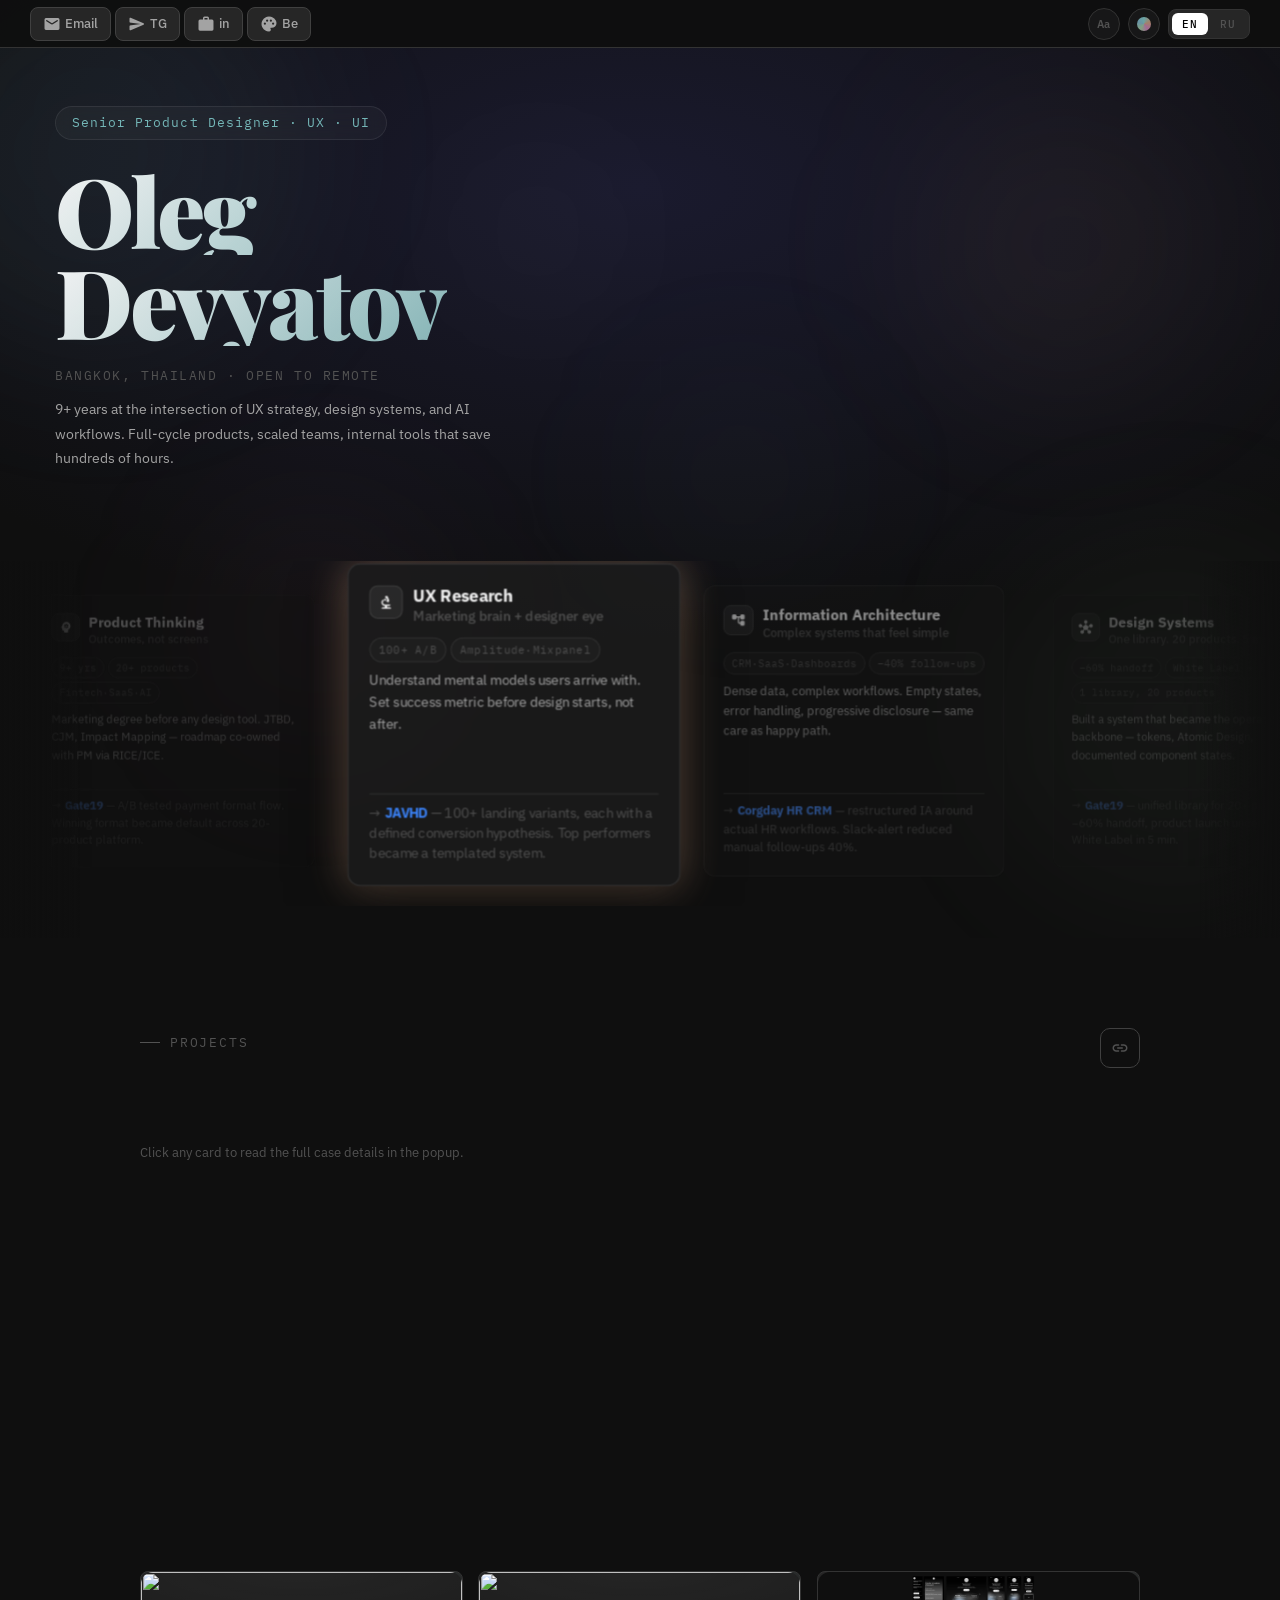
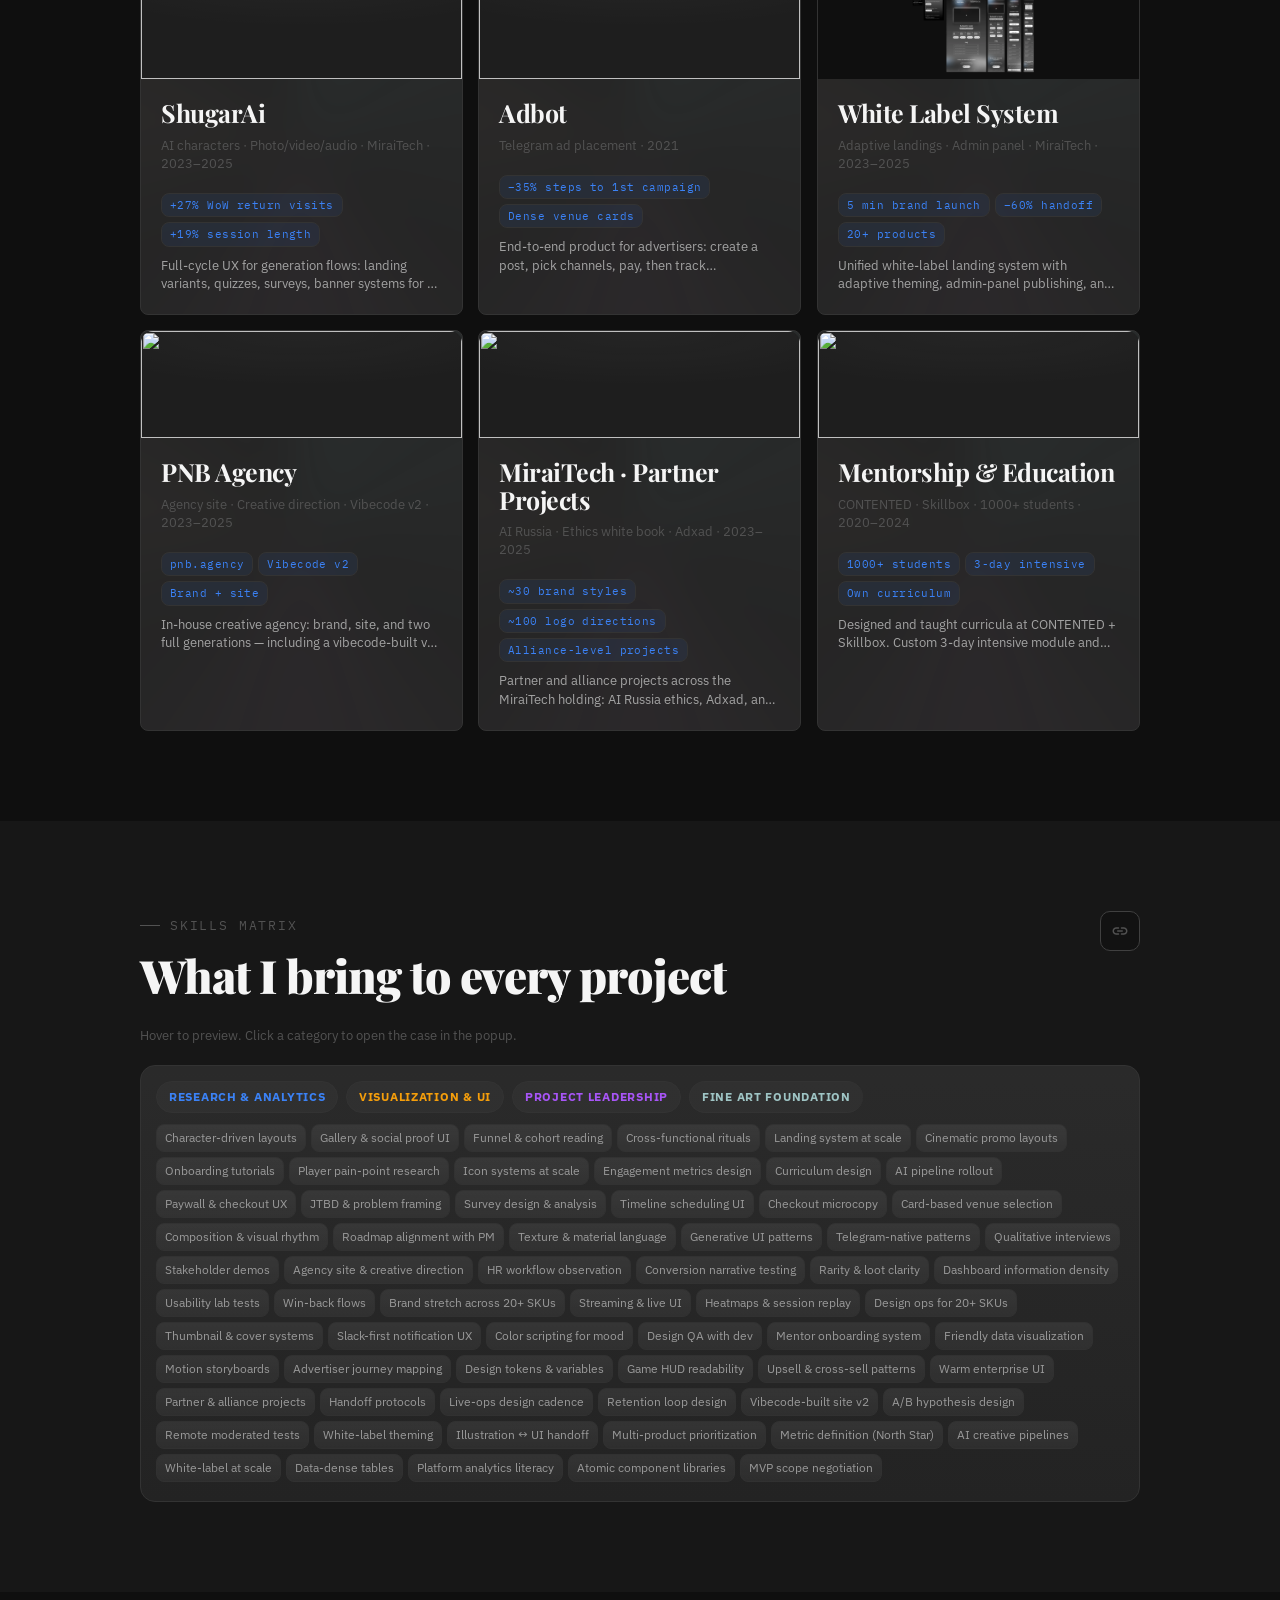
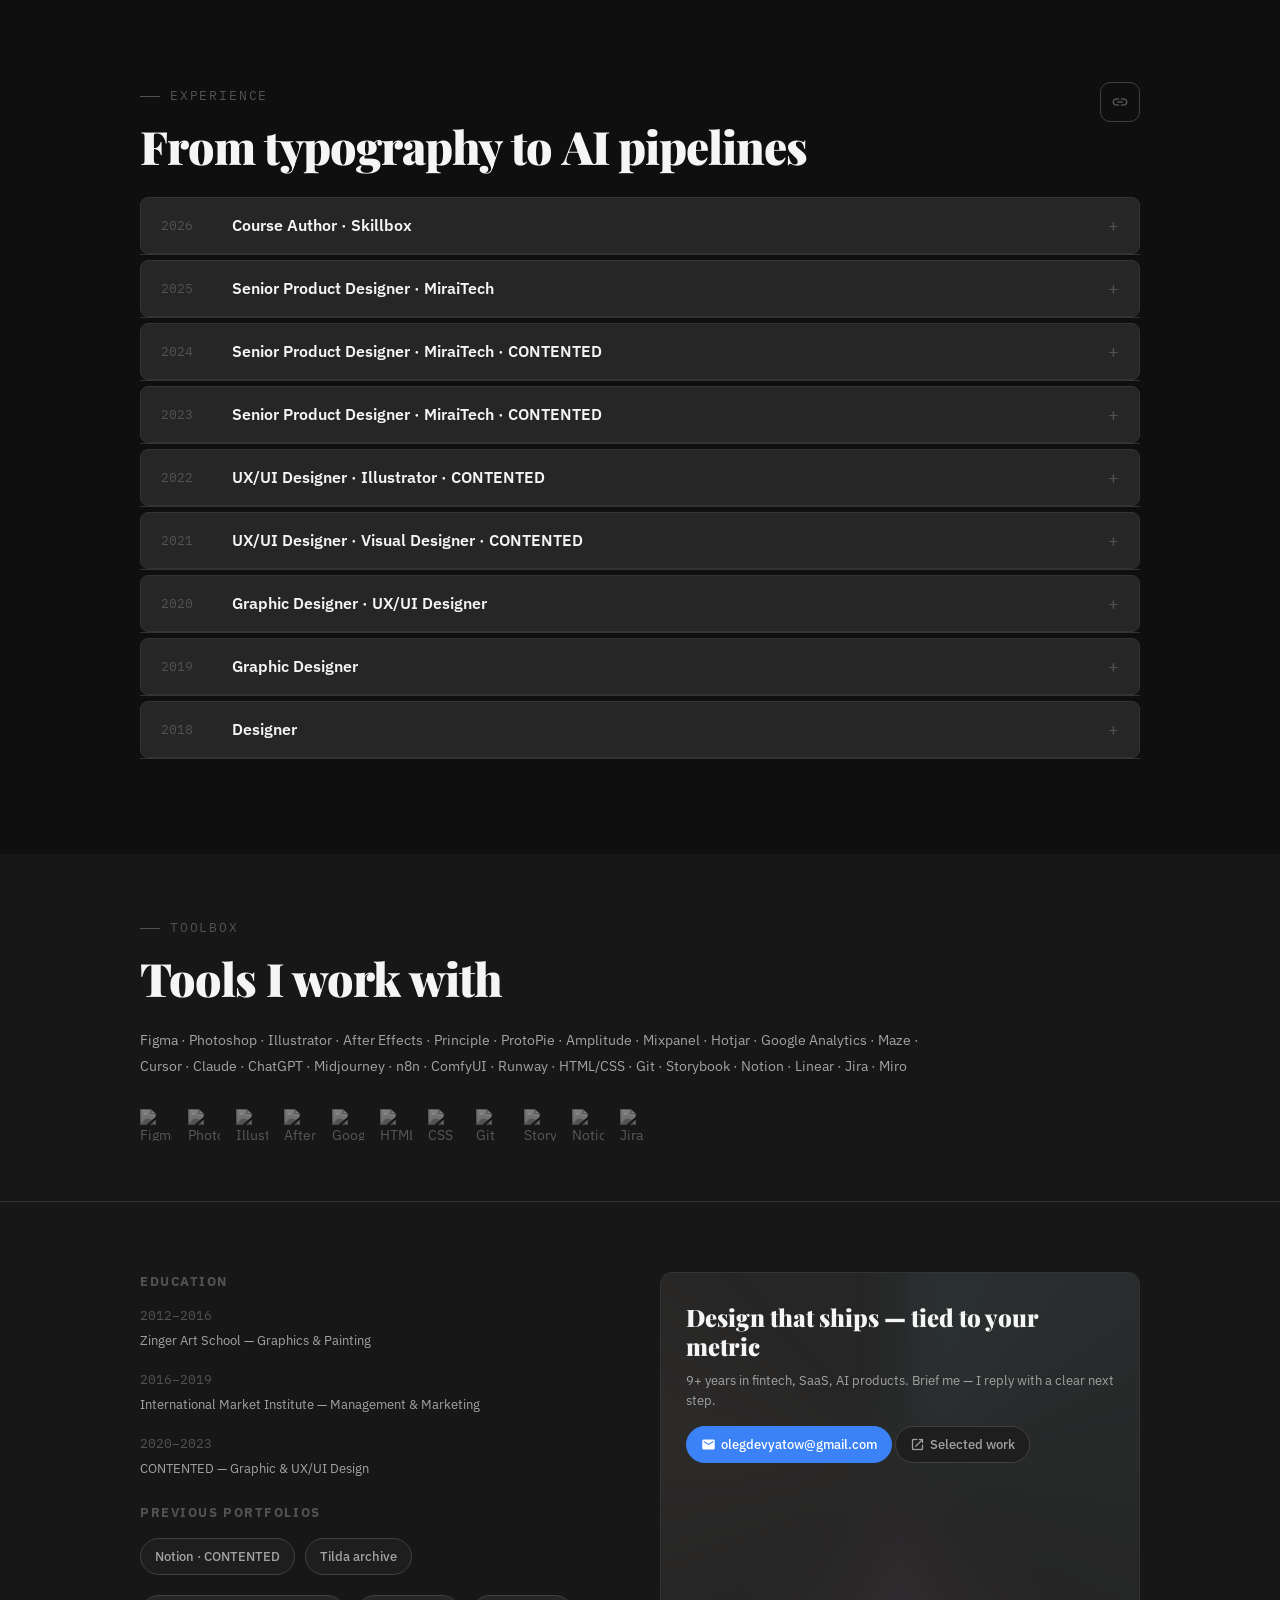
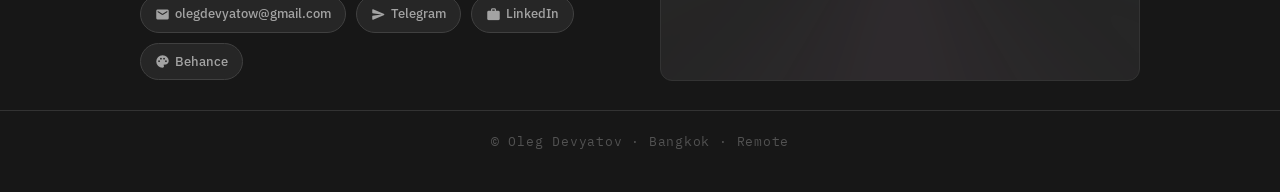
==== commit e8c24fe4: "9 projects total: split MiraiTech-PNB into White Label + PNB Agency + MiraiTech + add Mentorship. - " ====
--- a/index.html
+++ b/index.html
@@ -205,7 +205,7 @@
       <div class="click-hint" data-ru>Нажмите для подробностей</div>
     </div>
 
-    <div class="comp-card comp-card--strip hero-comp-card comp-glow--2 fade-in" onclick="openProjectById('7')" data-project-id="7" data-title-en="AI-Augmented Workflow" data-title-ru="AI-усиленный дизайн-процесс" data-sub-en="Building pipelines, not using tools" data-sub-ru="Строю конвейеры, не использую инструменты" data-body-en="Most designers say they &#39;use AI.&#39; I build production pipelines with it. Cursor agents, n8n workflows, generative models — integrated into real production cycles. Rolled out to the design team as built-in competency." data-body-ru="Большинство дизайнеров «используют AI». Я строю производственные конвейеры. Cursor-агенты, n8n-автоматизации — в реальных производственных циклах. Внедрил в дизайн-команду как встроенную компетенцию.">
+    <div class="comp-card comp-card--strip hero-comp-card comp-glow--2 fade-in" onclick="openProjectById('9')" data-project-id="9" data-title-en="AI-Augmented Workflow" data-title-ru="AI-усиленный дизайн-процесс" data-sub-en="Building pipelines, not using tools" data-sub-ru="Строю конвейеры, не использую инструменты" data-body-en="Most designers say they &#39;use AI.&#39; I build production pipelines with it. Cursor agents, n8n workflows, generative models — integrated into real production cycles. Rolled out to the design team as built-in competency." data-body-ru="Большинство дизайнеров «используют AI». Я строю производственные конвейеры. Cursor-агенты, n8n-автоматизации — в реальных производственных циклах. Внедрил в дизайн-команду как встроенную компетенцию.">
       <div class="comp-head">
         <div class="comp-ico"><a class="comp-ico-link" href="https://fonts.google.com/icons?q=smart_toy" target="_blank" rel="noopener noreferrer" onclick="event.stopPropagation()" aria-label="smart_toy · Google Fonts Icons"><span class="material-icons-round">smart_toy</span></a></div>
         <div><div class="comp-title" data-en>AI-Augmented Workflow</div><div class="comp-title" data-ru>AI-усиленный дизайн-процесс</div>
@@ -214,7 +214,7 @@
       <div class="comp-tags"><span class="ctag" data-ru>Бриф→публикация: дни→часы</span><span class="ctag" data-en>Brief→publish: days→hours</span><span class="ctag" data-ru>~5× итерации</span><span class="ctag" data-en>~5× iterations</span><span class="ctag" data-ru>20+ продуктов</span><span class="ctag" data-en>20+ products</span></div>
       <p class="comp-preview" data-en>Cursor agents, n8n workflows, generative models — in real production cycles. Rolled out to the whole team.</p>
       <p class="comp-preview" data-ru>Cursor-агенты, n8n-автоматизации, генеративные модели — в реальных производственных циклах. Внедрены для всей команды.</p>
-      <div class="comp-proj"><span class="carr">→</span><a class="proj-ref" href="#projects" onclick="openProjectById(7); return false;">MiraiTech (PNB Agency)</a><span data-en> — AI pipeline: days → hours, live on 20+ products, ~5× faster creative iterations.</span><span data-ru> — AI-конвейер: дни → часы, на 20+ продуктах, ~5× быстрее итерации по креативам.</span></div>
+      <div class="comp-proj"><span class="carr">→</span><a class="proj-ref" href="#projects" onclick="openProjectById(9); return false;">MiraiTech · Partner Projects</a><span data-en> — AI pipeline: days → hours, live on 20+ products, ~5× faster creative iterations.</span><span data-ru> — AI-конвейер: дни → часы, на 20+ продуктах, ~5× быстрее итерации по креативам.</span></div>
       <div class="click-hint" data-en>Click to read more</div>
       <div class="click-hint" data-ru>Нажмите для подробностей</div>
     </div>
@@ -242,7 +242,7 @@
       <div class="comp-tags"><span class="ctag" data-ru>−60% передача макетов</span><span class="ctag" data-en>−60% handoff</span><span class="ctag" data-ru>20+ параллельных</span><span class="ctag" data-en>20+ parallel</span><span class="ctag" data-ru>Внедрение AI</span><span class="ctag" data-en>AI stack rollout</span></div>
       <p class="comp-preview" data-en>Built from scratch at MiraiTech: standardized library, handoff protocols, review cadences, quality gates.</p>
       <p class="comp-preview" data-ru>Построил с нуля в MiraiTech: стандартизированная библиотека, протоколы передачи макетов, ритуалы ревью, контрольные точки качества.</p>
-      <div class="comp-proj"><span class="carr">→</span><a class="proj-ref" href="#projects" onclick="openProjectById(7); return false;">MiraiTech</a><span data-en> — design ops for 20+ concurrent products, −60% handoff, full AI stack rollout.</span><span data-ru> — дизайн-процессы для 20+ параллельных продуктов, −60% к времени передачи, внедрение AI-инструментов.</span></div>
+      <div class="comp-proj"><span class="carr">→</span><a class="proj-ref" href="#projects" onclick="openProjectById(7); return false;">White Label System</a><span data-en> — design ops for 20+ concurrent products, −60% handoff, full AI stack rollout.</span><span data-ru> — дизайн-процессы для 20+ параллельных продуктов, −60% к времени передачи, внедрение AI-инструментов.</span></div>
       <div class="click-hint" data-en>Click to read more</div>
       <div class="click-hint" data-ru>Нажмите для подробностей</div>
     </div>
@@ -261,7 +261,7 @@
       <div class="click-hint" data-ru>Нажмите для подробностей</div>
     </div>
 
-    <div class="comp-card comp-card--strip hero-comp-card comp-glow--3 fade-in" onclick="openProjectById('7')" data-project-id="7" data-title-en="Cross-functional Leadership" data-title-ru="Кросс-функциональное лидерство" data-sub-en="Fluent in PM, engineering, analytics" data-sub-ru="Говорю на языке PM, разработки, аналитики" data-body-en="The best design work happened because I was in the room when the product decision was made. I run design reviews that end in decisions, not lists of feedback. Design leadership means the team makes better decisions when you&#39;re not there." data-body-ru="Лучшая работа случилась потому что я был в комнате когда принималось продуктовое решение. Дизайн-ревью заканчиваются решениями, а не списком правок. Лидерство — когда команда принимает лучшие решения без тебя в комнате.">
+    <div class="comp-card comp-card--strip hero-comp-card comp-glow--3 fade-in" onclick="openProjectById('9')" data-project-id="9" data-title-en="Cross-functional Leadership" data-title-ru="Кросс-функциональное лидерство" data-sub-en="Fluent in PM, engineering, analytics" data-sub-ru="Говорю на языке PM, разработки, аналитики" data-body-en="The best design work happened because I was in the room when the product decision was made. I run design reviews that end in decisions, not lists of feedback. Design leadership means the team makes better decisions when you&#39;re not there." data-body-ru="Лучшая работа случилась потому что я был в комнате когда принималось продуктовое решение. Дизайн-ревью заканчиваются решениями, а не списком правок. Лидерство — когда команда принимает лучшие решения без тебя в комнате.">
       <div class="comp-head">
         <div class="comp-ico"><a class="comp-ico-link" href="https://fonts.google.com/icons?q=groups" target="_blank" rel="noopener noreferrer" onclick="event.stopPropagation()" aria-label="groups · Google Fonts Icons"><span class="material-icons-round">groups</span></a></div>
         <div><div class="comp-title" data-en>Cross-functional Leadership</div><div class="comp-title" data-ru>Кросс-функциональное лидерство</div>
@@ -270,12 +270,12 @@
       <div class="comp-tags"><span class="ctag" data-ru>3 года в кросс-команде</span><span class="ctag" data-en>3 yrs cross-team</span><span class="ctag" data-ru>Совладелец дорожной карты</span><span class="ctag" data-en>Roadmap co-owner</span></div>
       <p class="comp-preview" data-en>In the room when product decisions are made. Design reviews that end in decisions, not feedback lists.</p>
       <p class="comp-preview" data-ru>В комнате когда принимаются продуктовые решения. Дизайн-ревью заканчиваются решениями, а не списком правок.</p>
-      <div class="comp-proj"><span class="carr">→</span><a class="proj-ref" href="#projects" onclick="openProjectById(7); return false;">MiraiTech · 3 years</a><span data-en> — cross-product team, roadmap co-ownership with PM, executive presentations backed by metrics.</span><span data-ru> — кросс-продуктовая команда, совместное владение дорожной картой с PM, презентации топ-менеджменту с метриками.</span></div>
+      <div class="comp-proj"><span class="carr">→</span><a class="proj-ref" href="#projects" onclick="openProjectById(9); return false;">MiraiTech · 3 years</a><span data-en> — cross-product team, roadmap co-ownership with PM, executive presentations backed by metrics.</span><span data-ru> — кросс-продуктовая команда, совместное владение дорожной картой с PM, презентации топ-менеджменту с метриками.</span></div>
       <div class="click-hint" data-en>Click to read more</div>
       <div class="click-hint" data-ru>Нажмите для подробностей</div>
     </div>
 
-    <div class="comp-card comp-card--strip hero-comp-card comp-glow--1 fade-in" data-title-en="Mentorship & Education" data-title-ru="Менторство и образование" data-sub-en="Teaching made me a sharper designer" data-sub-ru="Преподавание сделало меня лучшим дизайнером" data-body-en="Built and taught design curricula at two of Russia&#39;s largest online design schools since 2020. Mentoring forces precision — when a junior asks &#39;why does this feel wrong?&#39;, you have to name the principle and show the fix. That process made me a better designer." data-body-ru="С 2020 года разрабатываю и преподаю программы по дизайну в двух крупнейших онлайн-школах России. Менторство требует точности — когда джуниор спрашивает «почему это не работает?», нужно назвать принцип и показать исправление.">
+    <div class="comp-card comp-card--strip hero-comp-card comp-glow--1 fade-in" onclick="openProjectById('10')" data-project-id="10" data-title-en="Mentorship & Education" data-title-ru="Менторство и образование" data-sub-en="Teaching made me a sharper designer" data-sub-ru="Преподавание сделало меня лучшим дизайнером" data-body-en="Built and taught design curricula at two of Russia&#39;s largest online design schools since 2020. Mentoring forces precision — when a junior asks &#39;why does this feel wrong?&#39;, you have to name the principle and show the fix. That process made me a better designer." data-body-ru="С 2020 года разрабатываю и преподаю программы по дизайну в двух крупнейших онлайн-школах России. Менторство требует точности — когда джуниор спрашивает «почему это не работает?», нужно назвать принцип и показать исправление.">
       <div class="comp-head">
         <div class="comp-ico"><a class="comp-ico-link" href="https://fonts.google.com/icons?q=school" target="_blank" rel="noopener noreferrer" onclick="event.stopPropagation()" aria-label="school · Google Fonts Icons"><span class="material-icons-round">school</span></a></div>
         <div><div class="comp-title" data-en>Mentorship & Education</div><div class="comp-title" data-ru>Менторство и образование</div>
@@ -284,7 +284,7 @@
       <div class="comp-tags"><span class="ctag" data-ru>1000+ студентов</span><span class="ctag" data-en>1000+ students</span><span class="ctag" data-ru>CONTENTED·Skillbox</span><span class="ctag" data-en>CONTENTED·Skillbox</span><span class="ctag" data-ru>Начинающий→Средний</span><span class="ctag" data-en>Junior→Middle</span></div>
       <p class="comp-preview" data-en>Built and taught curricula at two of Russia's largest design schools since 2020.</p>
       <p class="comp-preview" data-ru>С 2020 года разрабатываю и преподаю программы в двух крупнейших школах дизайна России.</p>
-      <div class="comp-proj"><span class="carr">→</span><span>CONTENTED + Skillbox</span><span data-en> — curricula for thousands of students, junior mentor onboarding, public workshops.</span><span data-ru> — программы для тысяч студентов, адаптация начинающих менторов, публичные мастер-классы.</span></div>
+      <div class="comp-proj"><span class="carr">→</span><a class="proj-ref" href="#projects" onclick="openProjectById(10); return false;">CONTENTED + Skillbox</a><span data-en> — curricula for thousands of students, junior mentor onboarding, public workshops.</span><span data-ru> — программы для тысяч студентов, адаптация начинающих менторов, публичные мастер-классы.</span></div>
       <div class="click-hint" data-en>Click to read more</div>
       <div class="click-hint" data-ru>Нажмите для подробностей</div>
     </div>
@@ -311,7 +311,7 @@
   <div class="proj-grid proj-grid--6">
     <article class="proj-card proj-card--horiz fade-in" id="project-card-2" data-project-id="2"
       onclick="openPop(this)"
-      data-gallery="images/gate19-cover.png,images/gate19-0.png,images/gate19-1.png,images/gate19-2.png,images/gate19-3.png,images/gate19-4.png"
+      data-gallery="images/gate19-cover.png,images/gate19-0.png,images/gate19-1.png,images/gate19-2.png,images/gate19-3.png,images/gate19-4.png,images/gate19-6.png"
       data-title-en="Gate19" data-title-ru="Gate19"
       data-sub-en="Affiliate platform · 20+ products · MiraiTech · 2022–2025" data-sub-ru="Партнёрская платформа · 20+ продуктов · MiraiTech · 2022–2025"
       data-skill-en="Business-driven design thinking and a scalable design system came together here. Redesigned the payment format flow from first principles using user interviews and funnel data — A/B tested three formats, and the winner became the default across the entire 20-product platform. The unified component library cut frontend handoff time by 60% and enabled White Label launches in under five minutes."
@@ -442,28 +442,112 @@
     </article>
     <article class="proj-card proj-card--horiz fade-in" id="project-card-7" data-project-id="7"
       onclick="openPop(this)"
-      data-gallery="images/pnb-cover.png,images/pnb-0.png,images/pnb-1.png,images/pnb-2.png,images/pnb-3.png,images/pnb-4.png,images/pnb-5.png,images/pnb-6.png"
-      data-title-en="MiraiTech · PNB Agency" data-title-ru="MiraiTech · PNB Agency"
-      data-sub-en="Design ops · AI pipelines · 20+ products · 2023–2025" data-sub-ru="Дизайн-процессы · AI-конвейеры · 20+ продуктов · 2023–2025"
-      data-skill-en="Design operations, AI pipelines, and cross-functional leadership across a 20-product portfolio. Built the design team's processes from scratch — standardized library, handoff protocols, quality gates. Rolled out AI-generation workflows as a built-in competency and co-owned the roadmap with PM for three years."
-      data-skill-ru="Дизайн-процессы, AI-конвейеры и кросс-функциональное лидерство в портфеле из 20+ продуктов. Построил процессы дизайн-команды с нуля — стандартизированная библиотека, протоколы передачи макетов, контрольные точки качества."
-      data-b1-en="Three-year design lead across MiraiTech's full product portfolio: 20+ parallel SKUs, white-label flows, shared component library, and cross-team handoff rituals that cut delivery time 60%." data-b1-ru="Три года дизайн-лидерства по всему портфелю MiraiTech: 20+ параллельных продуктов, white-label сценарии, общая библиотека компонентов и кросс-командные ритуалы, сократившие время передачи макетов на 60%."
-      data-b2-en="Built the PNB Agency ecosystem from the ground up — pnb.agency and its v2 refresh. Partner and alliance web projects including adxad.com and ethics.a-ai.ru/white-book/." data-b2-ru="Построил экосистему PNB Agency с нуля — pnb.agency и обновление v2. Партнёрские проекты: adxad.com и ethics.a-ai.ru/white-book/."
-      data-b3-en="Rolled out AI-generation pipelines for video, photo, and ad creatives at portfolio scale — brief to publish moved from days to hours." data-b3-ru="Внедрил AI-конвейеры генерации видео, фото и рекламных креативов на масштабе портфеля — от брифа до публикации за часы вместо дней."
-      data-b4-en="Approximately 30 corporate brand styles and around 100 logo directions were created for the network's partner brands. Each brand system included color palettes, typography rules, layout grids, and social media templates — delivered as self-service kits so that marketing teams could produce on-brand materials without designer involvement for routine tasks." data-b4-ru="Создано около 30 фирменных стилей и порядка 100 логонаправлений для партнёрских брендов сети. Каждая система включала цветовые палитры, типографику, сетки и шаблоны для соцсетей — в формате self-service, чтобы маркетинговые команды могли создавать брендированные материалы без участия дизайнера в рутинных задачах."
-      data-b5-en="The AI creative pipeline integrated generative models for video, photo, and ad banners directly into the team's production workflow. n8n automation chains connected brief intake with asset generation, review queues, and publishing — turning a multi-day creative cycle into a same-day delivery. Mass AI-generation became a built-in design team competency, not an experiment, with quality gates at each stage to maintain brand consistency across all outputs." data-b5-ru="AI-конвейер креативов интегрировал генеративные модели для видео, фото и рекламных баннеров прямо в производственный процесс команды. Цепочки автоматизации n8n связали приём брифов с генерацией, очередями ревью и публикацией — превращая многодневный цикл в доставку в тот же день. Массовая AI-генерация стала встроенной компетенцией дизайн-команды с контрольными точками качества на каждом этапе для сохранения консистентности бренда.">
+      data-gallery="images/pnb-0.png,images/pnb-2.png,images/pnb-3.png,images/pnb-4.png,images/pnb-5.png,images/pnb-6.png"
+      data-title-en="White Label System" data-title-ru="White Label система"
+      data-sub-en="Adaptive landing system · Admin panel launch · MiraiTech · 2023–2025" data-sub-ru="Адаптивная система лендингов · Запуск через админку · MiraiTech · 2023–2025"
+      data-skill-en="A unified white-label landing system with adaptive theming for different corporate brand styles. Fast-launch workflow via admin panel means any branded landing page can be configured, themed, and published in under 5 minutes — without designer or developer involvement for routine variations."
+      data-skill-ru="Единая white-label система лендингов с адаптивной темизацией под разные фирменные стили. Сценарий быстрого запуска через админку позволяет настроить, оформить и опубликовать брендированный лендинг за 5 минут — без участия дизайнера и разработчика для типовых задач."
+      data-b1-en="Designed a templated landing architecture that could absorb any brand identity — typography, colors, spacing, imagery — via a central theming layer. One codebase, unlimited brand expressions. Marketing teams across 20+ products launched branded landings without touching design or engineering." data-b1-ru="Спроектировал шаблонную архитектуру лендингов, способную принять любой бренд — типографику, цвета, отступы, изображения — через централизованный слой темизации. Одна кодовая база, неограниченное число брендовых выражений. Маркетинг-команды 20+ продуктов запускали брендированные лендинги без участия дизайна и разработки."
+      data-b2-en="The admin panel let non-technical users configure hero banners, feature grids, CTA blocks, and full page structure via visual controls. Real-time preview in desktop and mobile viewports, instant publish, rollback support — treating landing creation as a first-class product workflow, not a one-off design task." data-b2-ru="Админка позволяла нетехническим пользователям настраивать hero-баннеры, блоки фич, CTA-секции и полную структуру страницы визуальными контролами. Превью в десктоп и мобильном вьюпорте в реальном времени, мгновенная публикация, откаты — создание лендинга как полноценный продуктовый процесс, а не разовая задача дизайна."
+      data-b3-en="Component library was the backbone: tokens for every brand dimension, atomic blocks composable into full pages, and documented states (loading, error, empty, hover, focus). Frontend handoff time dropped 60% and new product UI reached production in under a week from kickoff." data-b3-ru="Библиотека компонентов — хребет системы: токены на каждый параметр бренда, атомарные блоки, собираемые в полные страницы, и задокументированные состояния (загрузка, ошибка, пусто, hover, focus). Время передачи макетов фронтенду упало на 60%, UI нового продукта доходил до прода меньше чем за неделю от старта."
+      data-b4-en="Brand launch time: from days to minutes. A new White Label partner site — fully themed, responsive, with working CTAs and tracking — could be stood up in 5 minutes by a marketing manager. Previously this was a multi-week design + dev cycle. The system handled 20+ products in parallel without breaking." data-b4-ru="Время запуска бренда: с дней до минут. Новый White Label сайт партнёра — с темизацией, адаптивом, рабочими CTA и трекингом — собирался маркетинг-менеджером за 5 минут. Раньше это был многонедельный цикл дизайн + разработка. Система держала 20+ продуктов параллельно без сбоев."
+      data-b5-en="Integrated into an AI landing pipeline: brief → AI draft → designer review → White Label theming → publish. Brief-to-publish cycle moved from days to hours across the entire portfolio, with quality gates at every handoff to maintain brand consistency and conversion performance." data-b5-ru="Интегрирована в AI-конвейер лендингов: бриф → черновик AI → ревью дизайнера → White Label темизация → публикация. Цикл от брифа до публикации по всему портфелю сократился с дней до часов, с контрольными точками качества на каждой передаче для поддержания консистентности бренда и конверсии.">
       <div class="cta-glow"></div>
-      <div class="proj-img-wrap"><img src="images/pnb-cover.png" alt="" loading="lazy" width="800" height="267"></div>
+      <div class="proj-img-wrap"><img src="images/pnb-0.png" alt="" loading="lazy" width="800" height="267"></div>
       <div class="proj-body">
         <div class="proj-body-inner">
-          <div class="proj-name" data-en>MiraiTech · PNB Agency</div><div class="proj-name" data-ru>MiraiTech · PNB Agency</div>
-          <div class="proj-sub" data-en>Design ops · AI pipelines · 20+ products · 2023–2025</div><div class="proj-sub" data-ru>Дизайн-процессы · AI-конвейеры · 20+ продуктов · 2023–2025</div>
+          <div class="proj-name" data-en>White Label System</div><div class="proj-name" data-ru>White Label система</div>
+          <div class="proj-sub" data-en>Adaptive landings · Admin panel · MiraiTech · 2023–2025</div><div class="proj-sub" data-ru>Адаптивные лендинги · Админка · MiraiTech · 2023–2025</div>
           <div class="proj-metrics">
+            <span class="proj-metric" data-en>5 min brand launch</span><span class="proj-metric" data-ru>5 мин на бренд</span>
             <span class="proj-metric" data-en>−60% handoff</span><span class="proj-metric" data-ru>−60% передача макетов</span>
-            <span class="proj-metric" data-en>20+ SKUs</span><span class="proj-metric" data-ru>20+ SKU</span>
-            <span class="proj-metric" data-en>AI pipeline: days → hours</span><span class="proj-metric" data-ru>AI: дни → часы</span>
+            <span class="proj-metric" data-en>20+ products</span><span class="proj-metric" data-ru>20+ продуктов</span>
           </div>
-          <div class="proj-desc" data-en>Three-year design lead: white-label flows, AI landing pipelines, PNB Agency ecosystem, partner projects, and 20+ parallel product surfaces.</div><div class="proj-desc" data-ru>Три года дизайн-лидерства: white-label, AI-конвейеры лендингов, экосистема PNB Agency, партнёрские проекты и 20+ продуктовых поверхностей.</div>
+          <div class="proj-desc" data-en>Unified white-label landing system with adaptive theming, admin-panel publishing, and a 5-minute brand launch workflow.</div><div class="proj-desc" data-ru>Единая white-label система лендингов с адаптивной темизацией, публикацией через админку и запуском бренда за 5 минут.</div>
+        </div>
+      </div>
+    </article>
+
+    <article class="proj-card proj-card--horiz fade-in" id="project-card-8" data-project-id="8"
+      onclick="openPop(this)"
+      data-gallery="images/pnbagency-cover.png,images/pnbagency-1.png,images/pnbagency-2.png,images/pnbagency-3.png,images/pnbagency-4.png,images/pnbagency-5.png,images/pnbagency-11.png"
+      data-title-en="PNB Agency" data-title-ru="PNB Agency"
+      data-sub-en="Agency site · Creative direction · Vibecode v2 · 2023–2025" data-sub-ru="Сайт агентства · Креативная дирекция · Vibecode v2 · 2023–2025"
+      data-skill-en="PNB Agency is the in-house creative agency inside MiraiTech. I built the entire public-facing ecosystem from the ground up — brand positioning, site architecture, visual language, and two full site generations. The v2 was built as a vibecode experiment — AI-generated layouts tuned by hand, showing the agency's own stance on where creative production is heading."
+      data-skill-ru="PNB Agency — внутреннее креативное агентство MiraiTech. Я построил публичную экосистему с нуля — бренд-позиционирование, архитектура сайта, визуальный язык, два поколения сайта. v2 сделан как vibecode-эксперимент — AI-генерируемые макеты, доработанные руками, демонстрация позиции агентства о том, куда движется креативное производство."
+      data-b1-en="Launched <a href='https://pnb.agency' target='_blank' rel='noopener noreferrer'>pnb.agency</a> as the agency's flagship — a site built to sell creative work by showing it, not listing it. Case-first architecture, dense visual storytelling, and a tone of voice that treats the audience as fellow professionals rather than prospects to be converted." data-b1-ru="Запустил <a href='https://pnb.agency' target='_blank' rel='noopener noreferrer'>pnb.agency</a> как флагман агентства — сайт продаёт креативную работу, показывая её, а не перечисляя. Кейс-ориентированная архитектура, плотный визуальный сторителлинг, и тон голоса, обращающийся к аудитории как к коллегам, а не лидам на конвертацию."
+      data-b2-en="The <a href='https://pnb.agency/v2/' target='_blank' rel='noopener noreferrer'>v2 refresh</a> was a vibecode-first rebuild: layouts generated with AI, refined by hand, deployed as a living statement about where creative production is going. Every section doubled as proof-of-concept for the agency's AI-augmented approach — the site itself is a portfolio piece." data-b2-ru="<a href='https://pnb.agency/v2/' target='_blank' rel='noopener noreferrer'>v2-обновление</a> — vibecode-перестройка: макеты сгенерированы AI, доработаны руками, развёрнуты как живое высказывание о том, куда движется креативное производство. Каждая секция — proof-of-concept AI-усиленного подхода агентства; сайт сам по себе — кейс портфолио."
+      data-b3-en="Visual identity: typography that reads loud at a glance and quiet on close read, a restrained palette that lets the casework carry color, and motion treatments tuned for emotional rhythm rather than decorative flourish. The brand stretches across web, pitch decks, social surfaces, and partner collateral without breaking." data-b3-ru="Визуальная идентика: типографика, которая громко читается с расстояния и тихо вблизи, сдержанная палитра, позволяющая кейсам нести цвет, и движение, настроенное на эмоциональный ритм, а не декоративный эффект. Бренд тянется через веб, питч-деки, соцсети и партнёрские материалы без разрывов."
+      data-b4-en="Site architecture prioritized conversion for high-intent prospects — agency buyers come in with a specific creative problem, not to browse. Direct-to-case entry points, contact CTAs at every scroll depth, and a quiet but persistent routing toward the conversation. Bounce rate dropped meaningfully in the v2 redesign." data-b4-ru="Архитектура сайта была заточена под конверсию высокоинтентных лидов — покупатели агентств приходят с конкретной креативной задачей, не просматривать. Прямые точки входа к кейсам, CTA контакта на каждой глубине скролла, тихий но настойчивый роутинг к разговору. Bounce rate ощутимо упал в v2-редизайне."
+      data-b5-en="The agency site also doubled as a hiring surface. Every page section was designed to speak to two audiences at once — clients evaluating capability, and designers evaluating culture. This dual-read let the same content sell the work and recruit the people without forcing separate /careers pages or duplicated messaging." data-b5-ru="Сайт агентства также работал как инструмент найма. Каждая секция была спроектирована обращаться к двум аудиториям одновременно — клиентам, оценивающим экспертизу, и дизайнерам, оценивающим культуру. Двойное чтение позволяло одному контенту продавать работу и нанимать людей без отдельных /careers страниц и дублирующихся сообщений.">
+      <div class="cta-glow"></div>
+      <div class="proj-img-wrap"><img src="images/pnbagency-cover.png" alt="" loading="lazy" width="800" height="267"></div>
+      <div class="proj-body">
+        <div class="proj-body-inner">
+          <div class="proj-name" data-en>PNB Agency</div><div class="proj-name" data-ru>PNB Agency</div>
+          <div class="proj-sub" data-en>Agency site · Creative direction · Vibecode v2 · 2023–2025</div><div class="proj-sub" data-ru>Сайт агентства · Креативная дирекция · Vibecode v2 · 2023–2025</div>
+          <div class="proj-metrics">
+            <span class="proj-metric" data-en>pnb.agency</span><span class="proj-metric" data-ru>pnb.agency</span>
+            <span class="proj-metric" data-en>Vibecode v2</span><span class="proj-metric" data-ru>Vibecode v2</span>
+            <span class="proj-metric" data-en>Brand + site</span><span class="proj-metric" data-ru>Бренд + сайт</span>
+          </div>
+          <div class="proj-desc" data-en>In-house creative agency: brand, site, and two full generations — including a vibecode-built v2 refresh.</div><div class="proj-desc" data-ru>Внутреннее креативное агентство: бренд, сайт и два полных поколения — включая vibecode v2-обновление.</div>
+        </div>
+      </div>
+    </article>
+
+    <article class="proj-card proj-card--horiz fade-in" id="project-card-9" data-project-id="9"
+      onclick="openPop(this)"
+      data-gallery="images/miraitech-cover.png,images/miraitech-2.png,images/miraitech-3.png,images/miraitech-4.png,images/miraitech-5.png"
+      data-title-en="MiraiTech · Partner Projects" data-title-ru="MiraiTech · Партнёрские проекты"
+      data-sub-en="AI Russia · Ethics white book · Adxad · 2023–2025" data-sub-ru="AI Russia · Белая книга этики · Adxad · 2023–2025"
+      data-skill-en="Partner and alliance web projects delivered under the MiraiTech holding umbrella. Led design for AI Russia initiatives, including the White Book of AI Ethics, and partner products like Adxad — each with its own audience, voice, and technical constraints, all held together by the holding's shared design operations."
+      data-skill-ru="Партнёрские и альянсовые веб-проекты под крылом холдинга MiraiTech. Вёл дизайн инициатив AI Russia, включая Белую книгу этики ИИ, и партнёрских продуктов вроде Adxad — каждый со своей аудиторией, голосом и техническими ограничениями, объединённых общими дизайн-процессами холдинга."
+      data-b1-en="<a href='https://ethics.a-ai.ru/white-book/' target='_blank' rel='noopener noreferrer'>Ethics.a-ai.ru / White Book</a> — the public face of Russia's White Book of AI Ethics. A document that had to feel authoritative enough for policy audiences yet accessible enough for practitioners. Designed the long-read architecture, reading typography, section navigation, and visual treatments for legal and ethical content." data-b1-ru="<a href='https://ethics.a-ai.ru/white-book/' target='_blank' rel='noopener noreferrer'>Ethics.a-ai.ru / Белая книга</a> — публичное лицо российской Белой книги этики ИИ. Документ должен был ощущаться достаточно авторитетно для аудитории политиков и достаточно доступно для практиков. Спроектировал архитектуру лонгрида, типографику чтения, навигацию секций и визуал для юридического и этического контента."
+      data-b2-en="<a href='https://adxad.com' target='_blank' rel='noopener noreferrer'>Adxad</a> — advertising platform site design with a focus on clarity for a technical B2B audience. Dashboard mockups, pricing structure, platform capabilities, and integration flows — all documented in a way that advertisers could self-qualify without sales involvement. The site doubled as onboarding material." data-b2-ru="<a href='https://adxad.com' target='_blank' rel='noopener noreferrer'>Adxad</a> — сайт рекламной платформы с фокусом на ясность для технической B2B аудитории. Макеты панелей, структура цен, возможности платформы и сценарии интеграций — всё задокументировано так, чтобы рекламодатель мог самоквалифицироваться без участия продаж. Сайт одновременно работал как материал онбординга."
+      data-b3-en="Partner projects under MiraiTech required juggling distinct brand identities and audiences without diluting the core holding's visual consistency. Built a tiered theming approach: partners inherited shared structural tokens but overrode brand-specific layers — color, type, motion — to preserve their identity while benefiting from the system." data-b3-ru="Партнёрские проекты MiraiTech требовали жонглировать разными брендовыми идентичностями и аудиториями без размывания визуальной консистентности холдинга. Построил многоуровневый подход темизации: партнёры наследовали общие структурные токены, но переопределяли брендовые слои — цвет, типографику, движение — сохраняя идентичность и пользуясь системой."
+      data-b4-en="Around 30 full corporate brand styles and roughly 100 logo directions were created across the partner network over three years. Each brand system shipped as a self-service kit — tokens, templates, guidelines — so partner marketing teams could produce on-brand materials for routine needs without designer involvement." data-b4-ru="Около 30 фирменных стилей и порядка 100 логонаправлений создано для партнёрской сети за три года. Каждая брендовая система поставлялась как self-service кит — токены, шаблоны, гайды — чтобы маркетинг партнёров делал брендированные материалы для типовых задач без участия дизайнера."
+      data-b5-en="The holding's shared AI creative pipeline — n8n workflows, generative models, review queues — was rolled out across partner projects too. What used to be a multi-day creative cycle per partner campaign became a same-day delivery, with quality gates at each handoff to maintain the partner's brand integrity and conversion performance." data-b5-ru="Общий AI-конвейер креативов холдинга — n8n, генеративные модели, очереди ревью — был раскатан и на партнёрские проекты. То, что раньше было многодневным циклом на кампанию партнёра, стало доставкой в тот же день, с контрольными точками качества для сохранения целостности бренда партнёра и конверсии.">
+      <div class="cta-glow"></div>
+      <div class="proj-img-wrap"><img src="images/miraitech-cover.png" alt="" loading="lazy" width="800" height="267"></div>
+      <div class="proj-body">
+        <div class="proj-body-inner">
+          <div class="proj-name" data-en>MiraiTech · Partner Projects</div><div class="proj-name" data-ru>MiraiTech · Партнёрские проекты</div>
+          <div class="proj-sub" data-en>AI Russia · Ethics white book · Adxad · 2023–2025</div><div class="proj-sub" data-ru>AI Russia · Белая книга этики · Adxad · 2023–2025</div>
+          <div class="proj-metrics">
+            <span class="proj-metric" data-en>~30 brand styles</span><span class="proj-metric" data-ru>~30 фирстилей</span>
+            <span class="proj-metric" data-en>~100 logo directions</span><span class="proj-metric" data-ru>~100 логонаправлений</span>
+            <span class="proj-metric" data-en>Alliance-level projects</span><span class="proj-metric" data-ru>Альянсовые проекты</span>
+          </div>
+          <div class="proj-desc" data-en>Partner and alliance projects across the MiraiTech holding: AI Russia ethics, Adxad, and 30+ brand systems.</div><div class="proj-desc" data-ru>Партнёрские и альянсовые проекты холдинга MiraiTech: этика AI Russia, Adxad и 30+ брендовых систем.</div>
+        </div>
+      </div>
+    </article>
+
+    <article class="proj-card proj-card--horiz fade-in" id="project-card-10" data-project-id="10"
+      onclick="openPop(this)"
+      data-gallery="images/mentorship-cover.png,images/mentorship-1.png,images/mentorship-2.png,images/mentorship-3.png,images/mentorship-4.png"
+      data-title-en="Mentorship & Education" data-title-ru="Менторство и образование"
+      data-sub-en="CONTENTED · Skillbox · 1000+ students · 2020–2024" data-sub-ru="CONTENTED · Skillbox · 1000+ студентов · 2020–2024"
+      data-skill-en="Designed and taught design curricula at two of Russia's largest online design schools. Built a custom 3-day online intensive module for graphic design, UI/UX, and motion — thousands of students have gone through it, with the number still growing. Teaching covers design basics, key visual, landings, UI/UX, and presentation of ideas — all grounded in real production-ready case work."
+      data-skill-ru="Разработал и преподавал программы дизайна в двух крупнейших онлайн-школах России. Построил авторский 3-дневный онлайн-интенсив по графическому дизайну, UI/UX и моушену — через него уже прошли тысячи студентов, число продолжает расти. Обучение охватывает основы дизайна, key visual, лендинги, UI/UX и защиту идей — всё на реальных кейсах, готовых к бою."
+      data-b1-en="Core responsibilities at <a href='https://contented.ru' target='_blank' rel='noopener noreferrer'>CONTENTED</a>: leading student diploma projects, running theoretical and practical sessions, preparing all course materials, reviewing independent work, consulting students through course questions, and maintaining personal growth and qualification. Teaching is a daily rhythm, not a side gig." data-b1-ru="Ключевые обязанности в <a href='https://contented.ru' target='_blank' rel='noopener noreferrer'>CONTENTED</a>: ведение дипломных проектов учеников, теоретические и практические занятия, подготовка материалов к занятиям, проверка самостоятельных работ, консультация по вопросам курса, самообразование и повышение квалификации. Преподавание — ежедневный ритм, а не подработка."
+      data-b2-en="Developed my own 3-day online intensive module — now run for large groups of students at a time — covering: building sites from zero, product and audience analysis, CJM and usability testing, prototyping and design workflow optimization, micro-animations and interactive elements in Figma, motion design with Smart Animate, and presenting and defending new product ideas. It's intensive, hands-on, and ends with case work ready for a portfolio." data-b2-ru="Разработал авторский 3-дневный онлайн-интенсив — сейчас идёт для больших групп студентов — охватывающий: создание сайтов с нуля, анализ продукта и ЦА, построение CJM и тестирование, оптимизацию процессов прототипирования и дизайна, микроанимации и интерактивные элементы в Figma, моушн-дизайн с помощью Smart Animate, презентацию и защиту идей нового продукта. Интенсивный, практический, завершается кейс-работой, готовой в портфолио."
+      data-b3-en="Ran school social media surfaces with useful posts for beginning designers, lectured on varied topics, hosted in-chat interactives and pet projects, and also wrote and ran intro intensives to introduce the UI/UX designer profession to newcomers considering the field. The goal: take absolute beginners and walk them through to production-ready case work without the typical bootcamp filler." data-b3-ru="Вёл соцсети школы с полезными постами для начинающих дизайнеров, читал лекции на разные темы, проводил интерактивы внутри чатов и pet-проекты, а также писал и проводил вводные интенсивы-знакомства с профессией UI/UX дизайнера для новичков, рассматривающих эту сферу. Цель: взять абсолютного новичка и провести его до готовых кейсов без типового буткемп-наполнителя."
+      data-b4-en="Created and maintained a network of design Telegram channels — by a designer, for designers: <a href='https://t.me/istudy' target='_blank' rel='noopener noreferrer'>@istudy</a>, <a href='https://t.me/a_study' target='_blank' rel='noopener noreferrer'>@a_study</a>, <a href='https://t.me/c4study' target='_blank' rel='noopener noreferrer'>@c4study</a>, <a href='https://t.me/pprostudy' target='_blank' rel='noopener noreferrer'>@pprostudy</a>. Each channel covered a specific craft — graphic design, motion, 3D — and served as an ongoing knowledge base for my students and the broader community." data-b4-ru="Создал и наполнял сеть Telegram-каналов о дизайне, от дизайнера для дизайнеров: <a href='https://t.me/istudy' target='_blank' rel='noopener noreferrer'>@istudy</a>, <a href='https://t.me/a_study' target='_blank' rel='noopener noreferrer'>@a_study</a>, <a href='https://t.me/c4study' target='_blank' rel='noopener noreferrer'>@c4study</a>, <a href='https://t.me/pprostudy' target='_blank' rel='noopener noreferrer'>@pprostudy</a>. Каждый канал закрывал свой крафт — графический дизайн, моушн, 3D — и работал как постоянная база знаний для студентов и комьюнити."
+      data-b5-en="Student community is run on <a href='https://t.me/chat_contented' target='_blank' rel='noopener noreferrer'>t.me/chat_contented</a> — a living space where beginners ask, experienced students mentor back, and shared wins build a baseline for what good design actually looks like. Over 1000+ students have passed through the programs, most transitioning from absolute beginners to junior-to-middle designers ready to produce case-level work from day one." data-b5-ru="Студенческое комьюнити живёт в <a href='https://t.me/chat_contented' target='_blank' rel='noopener noreferrer'>t.me/chat_contented</a> — живое пространство, где новички спрашивают, опытные студенты менторят в ответ, и общие победы формируют базу понимания того, как выглядит хороший дизайн. Через программы прошло более 1000 студентов, большинство — из абсолютных новичков в junior-to-middle дизайнеров, готовых делать кейс-уровня работу с первого дня.">
+      <div class="cta-glow"></div>
+      <div class="proj-img-wrap"><img src="images/mentorship-cover.png" alt="" loading="lazy" width="800" height="267"></div>
+      <div class="proj-body">
+        <div class="proj-body-inner">
+          <div class="proj-name" data-en>Mentorship & Education</div><div class="proj-name" data-ru>Менторство и образование</div>
+          <div class="proj-sub" data-en>CONTENTED · Skillbox · 1000+ students · 2020–2024</div><div class="proj-sub" data-ru>CONTENTED · Skillbox · 1000+ студентов · 2020–2024</div>
+          <div class="proj-metrics">
+            <span class="proj-metric" data-en>1000+ students</span><span class="proj-metric" data-ru>1000+ студентов</span>
+            <span class="proj-metric" data-en>3-day intensive</span><span class="proj-metric" data-ru>3-дневный интенсив</span>
+            <span class="proj-metric" data-en>Own curriculum</span><span class="proj-metric" data-ru>Авторская программа</span>
+          </div>
+          <div class="proj-desc" data-en>Designed and taught curricula at CONTENTED + Skillbox. Custom 3-day intensive module and Telegram design channels network.</div><div class="proj-desc" data-ru>Разработал и преподавал в CONTENTED + Skillbox. Авторский 3-дневный интенсив и сеть Telegram-каналов о дизайне.</div>
         </div>
       </div>
     </article>
@@ -545,7 +629,7 @@
       <div class="exp-items"><div class="exp-item">
           <div class="exp-item-role" data-en>Senior Product Designer</div>
           <div class="exp-item-role" data-ru>Senior Product Designer</div>
-          <div class="exp-item-co"><a href="https://miraitech.co" target="_blank" rel="noopener noreferrer">MiraiTech</a> · <a class="proj-ref" href="#projects" onclick="openProjectById(7); return false;">PNB Agency</a></div>
+          <div class="exp-item-co"><a href="https://miraitech.co" target="_blank" rel="noopener noreferrer">MiraiTech</a> · <a class="proj-ref" href="#projects" onclick="openProjectById(8); return false;">PNB Agency</a></div>
           <ul class="exp-bullets"><li data-en>PNB Agency ecosystem — <a href="https://pnb.agency" target="_blank" rel="noopener noreferrer">pnb.agency</a> + <a href="https://pnb.agency/v2/" target="_blank" rel="noopener noreferrer">v2 refresh</a>. AI landing pipeline: brief → publish in hours.</li><li data-en>White-label flows and shared component library for 20+ products. Partner work: <a href="https://adxad.com" target="_blank" rel="noopener noreferrer">adxad.com</a>, <a href="https://ethics.a-ai.ru/white-book/" target="_blank" rel="noopener noreferrer">ethics.a-ai.ru/white-book/</a>.</li><li data-en>~30 corporate brand styles, ~100 logo directions. AI-generation pipelines at portfolio scale.</li><li data-en>Unified design system, handoff protocols, −60% delivery time across 20+ parallel SKUs.</li><li data-ru>Экосистема PNB Agency — <a href="https://pnb.agency" target="_blank" rel="noopener noreferrer">pnb.agency</a> + <a href="https://pnb.agency/v2/" target="_blank" rel="noopener noreferrer">v2-обновление</a>. AI-конвейер лендингов: бриф → публикация за часы.</li><li data-ru>White-label и общая библиотека для 20+ продуктов. Партнёрские проекты: <a href="https://adxad.com" target="_blank" rel="noopener noreferrer">adxad.com</a>, <a href="https://ethics.a-ai.ru/white-book/" target="_blank" rel="noopener noreferrer">ethics.a-ai.ru/white-book/</a>.</li><li data-ru>~30 фирменных стилей, ~100 логонаправлений. AI-генерация на масштабе портфеля.</li><li data-ru>Единая дизайн-система, протоколы передачи макетов, −60% время поставки на 20+ параллельных продуктов.</li></ul>
         </div><div class="exp-item">
           <div class="exp-item-role" data-en>Product Designer</div>
@@ -947,7 +1031,7 @@
       var dom = document.getElementById('pop-' + k);
       if (!dom) return;
       var val = isRu ? (el.getAttribute('data-' + k + '-ru') || '') : (el.getAttribute('data-' + k + '-en') || '');
-      dom.textContent = val;
+      dom.innerHTML = val;
       dom.style.display = val ? '' : 'none';
     });
   } else {
@@ -1133,11 +1217,13 @@
   { cat: '1', proj: '2', en: "Conversion narrative testing", ru: "\u0422\u0435\u0441\u0442\u044b \u043a\u043e\u043d\u0432\u0435\u0440\u0441\u0438\u043e\u043d\u043d\u043e\u0433\u043e \u043d\u0430\u0440\u0440\u0430\u0442\u0438\u0432\u0430" },
   { cat: '3', proj: '6', en: "Telegram-native patterns", ru: "\u041f\u0430\u0442\u0442\u0435\u0440\u043d\u044b \u043f\u043e\u0434 Telegram" },
   { cat: '3', proj: '7', en: "White-label at scale", ru: "White-label \u0432 \u043c\u0430\u0441\u0448\u0442\u0430\u0431\u0435" },
-  { cat: '3', proj: '7', en: "AI creative pipelines", ru: "AI-\u043f\u0430\u0439\u043f\u043b\u0430\u0439\u043d\u044b \u043a\u0440\u0435\u0430\u0442\u0438\u0432\u043e\u0432" },
+  { cat: '3', proj: '9', en: "AI creative pipelines", ru: "AI-\u043f\u0430\u0439\u043f\u043b\u0430\u0439\u043d\u044b \u043a\u0440\u0435\u0430\u0442\u0438\u0432\u043e\u0432" },
   { cat: '3', proj: '7', en: "Design ops for 20+ SKUs", ru: "\u0414\u0438\u0437\u0430\u0439\u043d-\u043e\u043f\u0441 \u043d\u0430 20+ SKU" },
-  { cat: '3', proj: '7', en: "Partner & alliance projects", ru: "\u041f\u0430\u0440\u0442\u043d\u0451\u0440\u0441\u043a\u0438\u0435 \u043f\u0440\u043e\u0435\u043a\u0442\u044b" },
-  { cat: '3', proj: '8', en: "Curriculum design", ru: "\u0420\u0430\u0437\u0440\u0430\u0431\u043e\u0442\u043a\u0430 \u043f\u0440\u043e\u0433\u0440\u0430\u043c\u043c" },
-  { cat: '3', proj: '8', en: "Mentor onboarding system", ru: "\u0421\u0438\u0441\u0442\u0435\u043c\u0430 \u043e\u043d\u0431\u043e\u0440\u0434\u0438\u043d\u0433\u0430 \u043c\u0435\u043d\u0442\u043e\u0440\u043e\u0432" }
+  { cat: '3', proj: '9', en: "Partner & alliance projects", ru: "\u041f\u0430\u0440\u0442\u043d\u0451\u0440\u0441\u043a\u0438\u0435 \u043f\u0440\u043e\u0435\u043a\u0442\u044b" },
+  { cat: '2', proj: '8', en: "Agency site & creative direction", ru: "\u0421\u0430\u0439\u0442 \u0430\u0433\u0435\u043d\u0442\u0441\u0442\u0432\u0430 \u0438 \u043a\u0440\u0435\u0430\u0442\u0438\u0432\u043d\u0430\u044f \u0434\u0438\u0440\u0435\u043a\u0446\u0438\u044f" },
+  { cat: '2', proj: '8', en: "Vibecode-built site v2", ru: "Vibecode-\u0441\u0430\u0439\u0442 v2" },
+  { cat: '3', proj: '10', en: "Curriculum design", ru: "\u0420\u0430\u0437\u0440\u0430\u0431\u043e\u0442\u043a\u0430 \u043f\u0440\u043e\u0433\u0440\u0430\u043c\u043c" },
+  { cat: '3', proj: '10', en: "Mentor onboarding system", ru: "\u0421\u0438\u0441\u0442\u0435\u043c\u0430 \u043e\u043d\u0431\u043e\u0440\u0434\u0438\u043d\u0433\u0430 \u043c\u0435\u043d\u0442\u043e\u0440\u043e\u0432" }
 ];
 
 (function buildMatrix(){
--- a/styles.css
+++ b/styles.css
@@ -2200,6 +2200,17 @@
   margin-bottom: 15px;
 }
 .popup-block:empty { display: none; }
+.popup-block a {
+  color: var(--text-hi);
+  text-decoration: underline;
+  text-decoration-color: rgba(var(--glow-1), 0.5);
+  text-underline-offset: 3px;
+  transition: text-decoration-color 0.2s, color 0.2s;
+}
+.popup-block a:hover {
+  color: #fff;
+  text-decoration-color: rgba(var(--glow-1), 1);
+}
 
 /* Skill description block */
 .popup-skill-block {
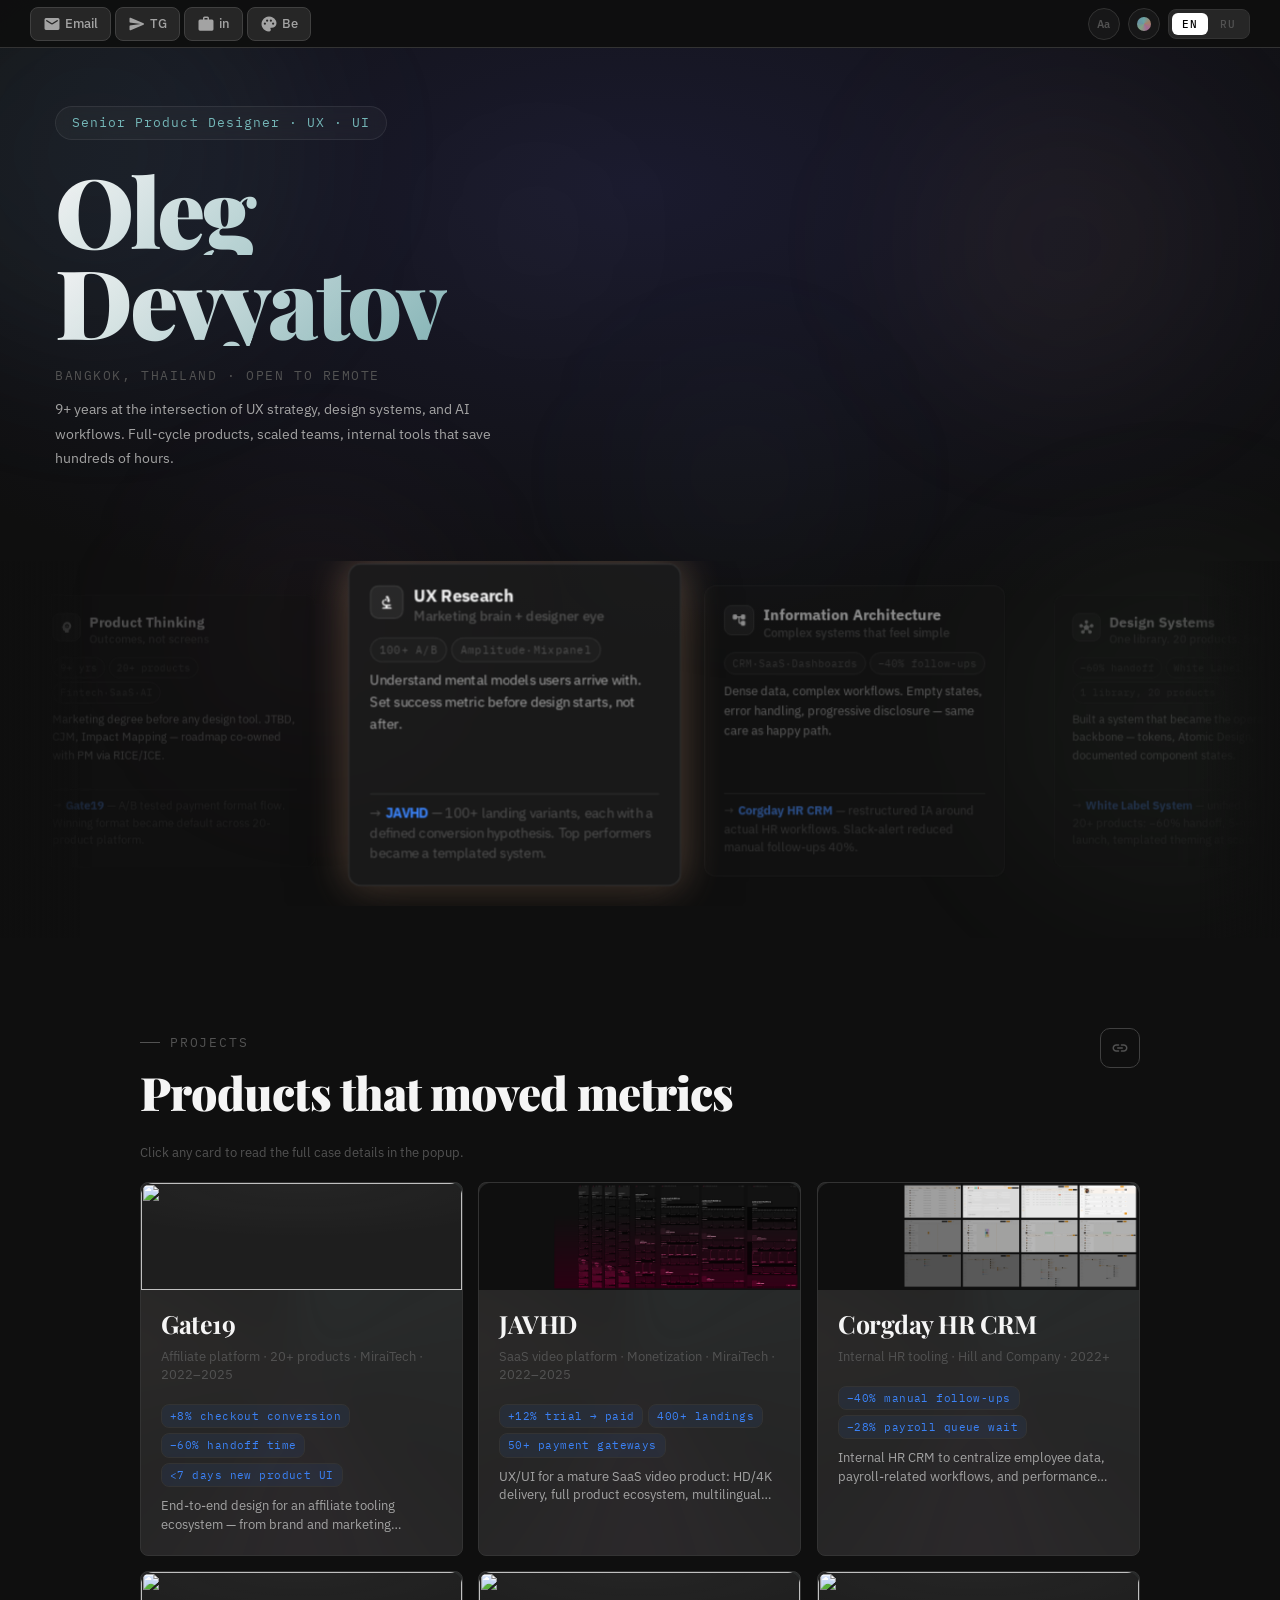
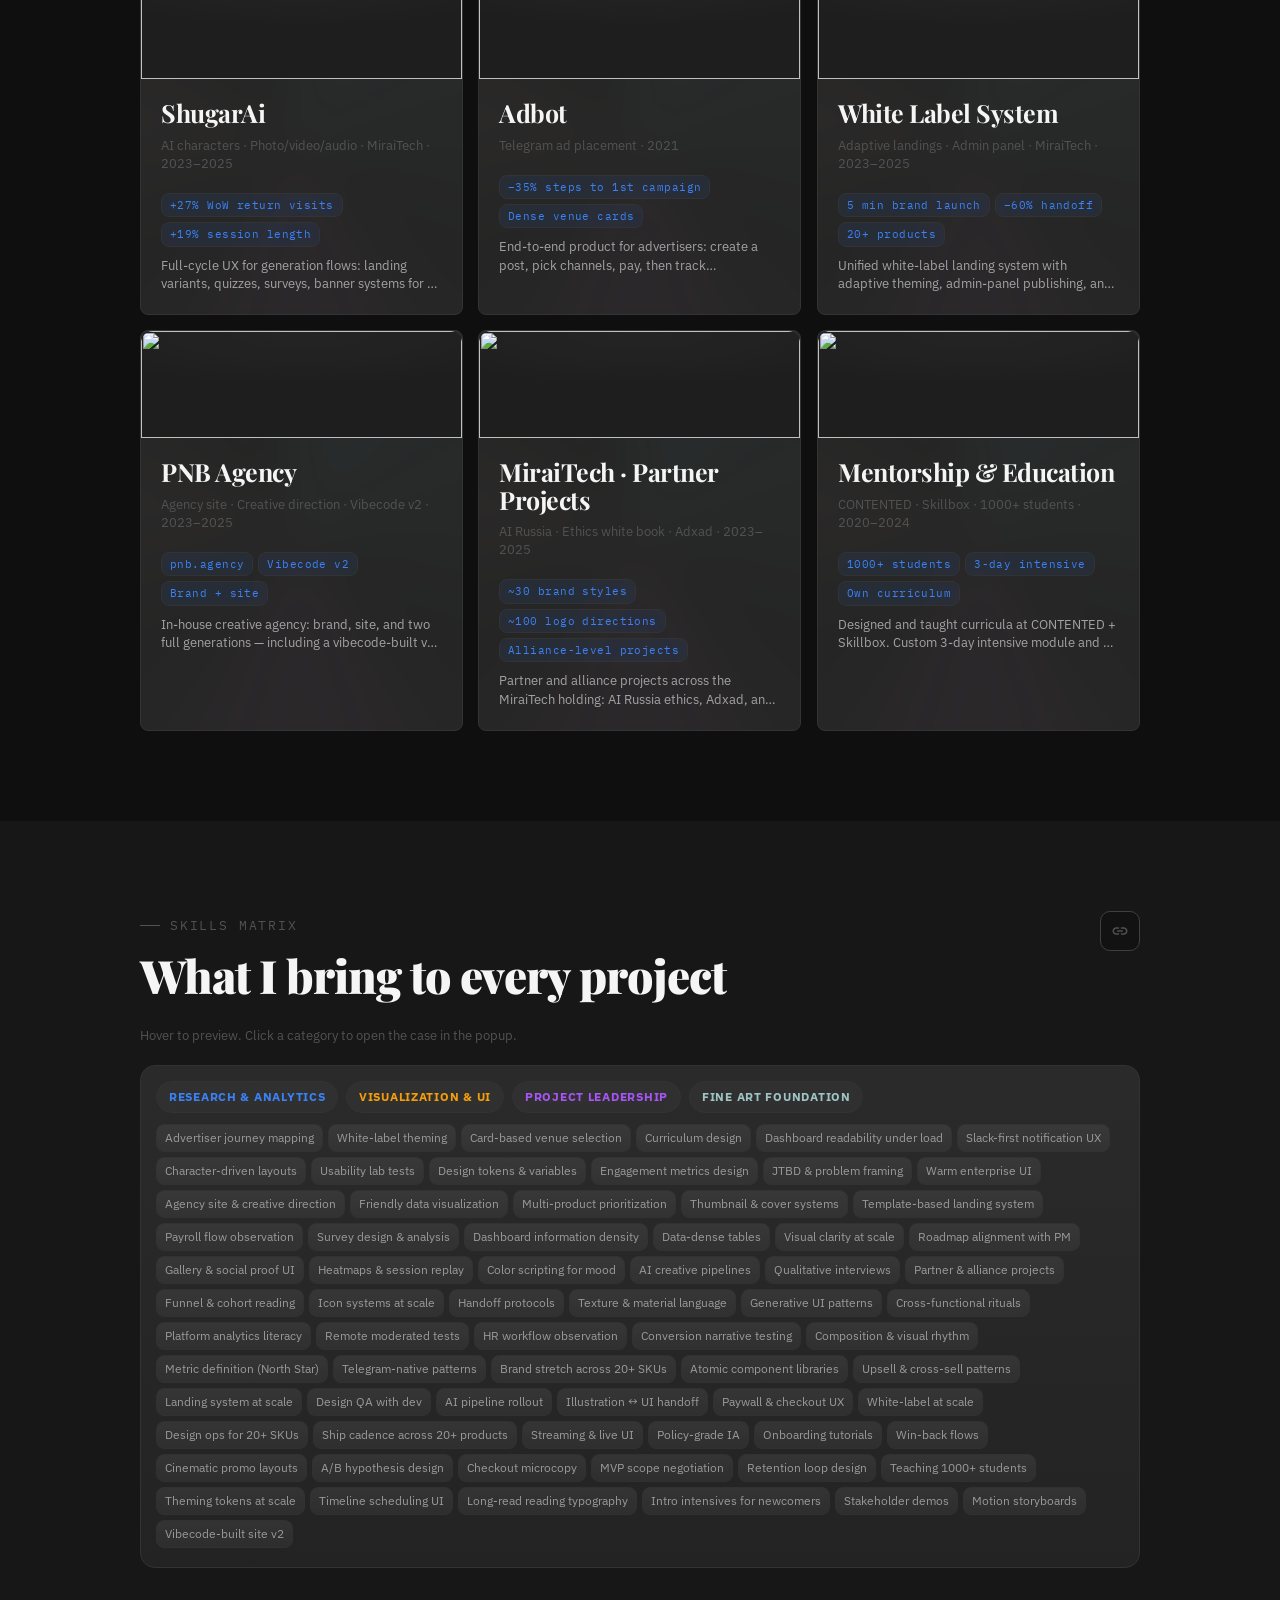
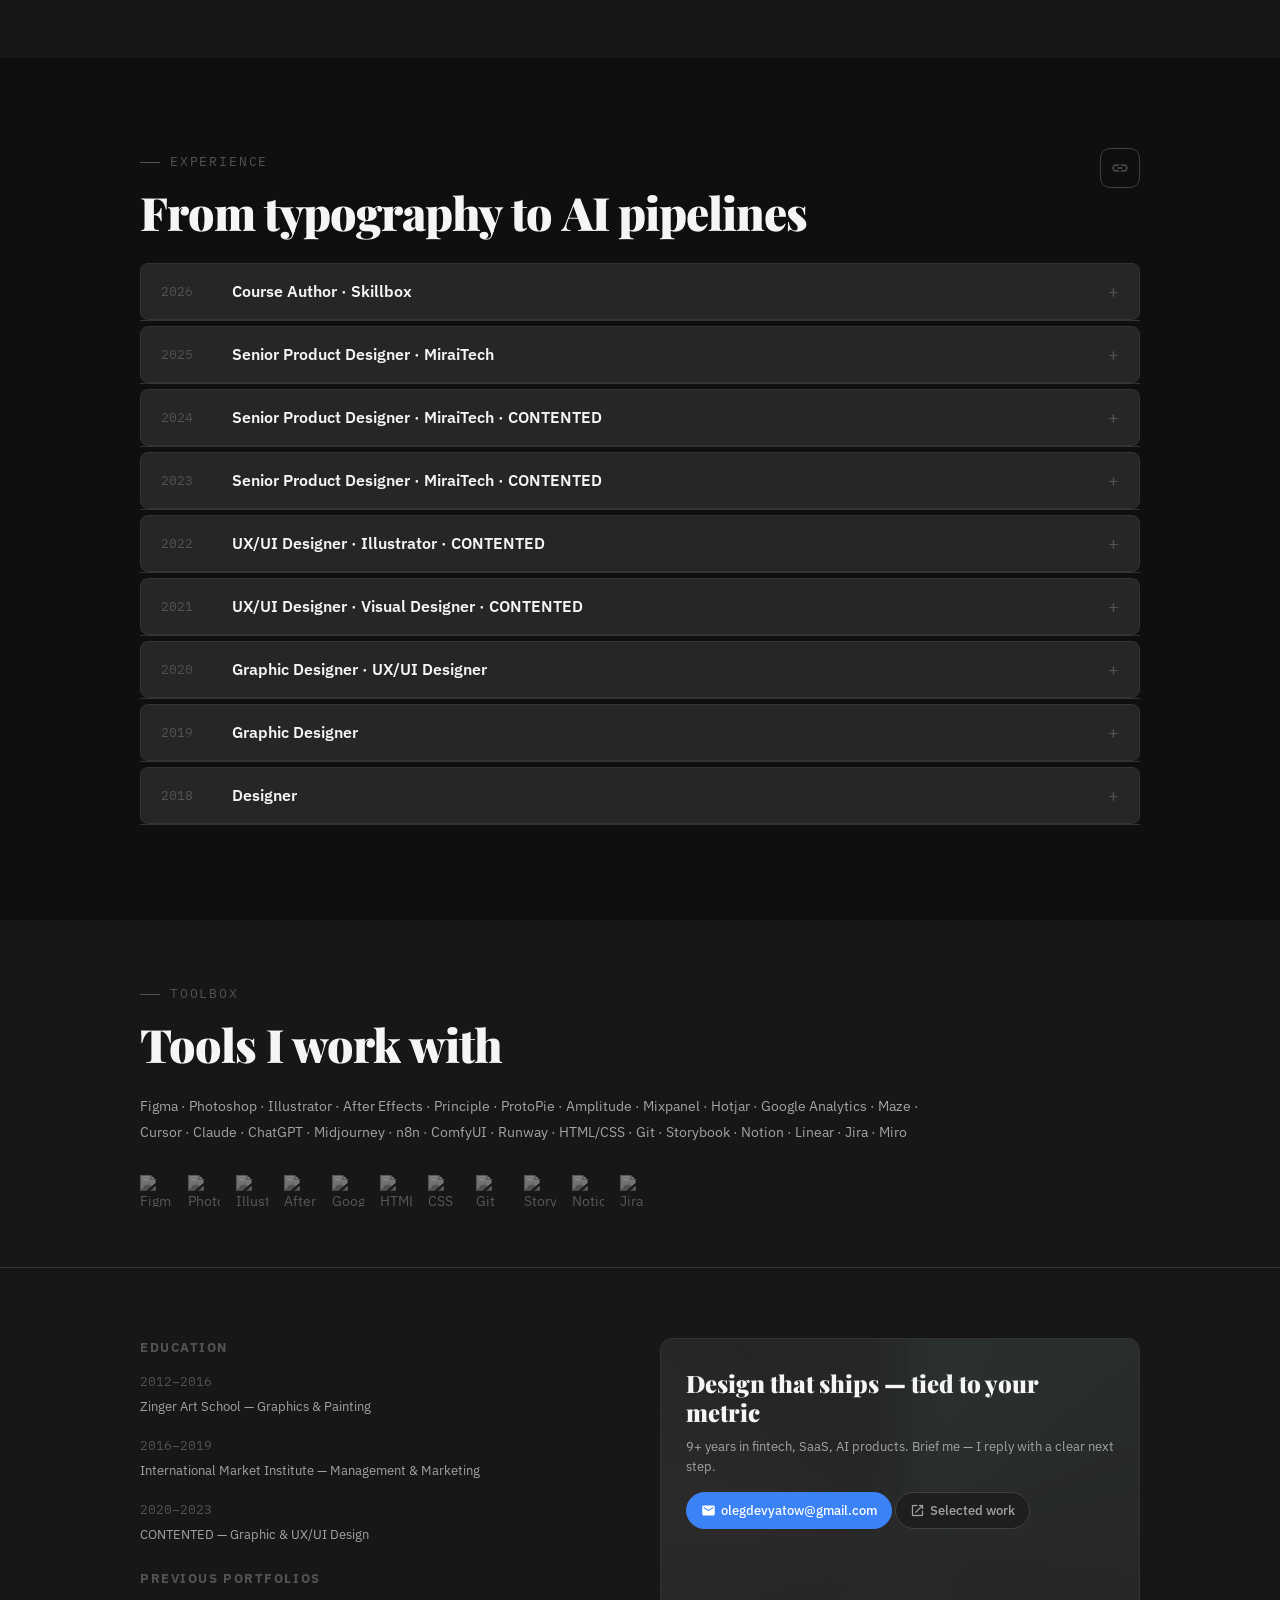
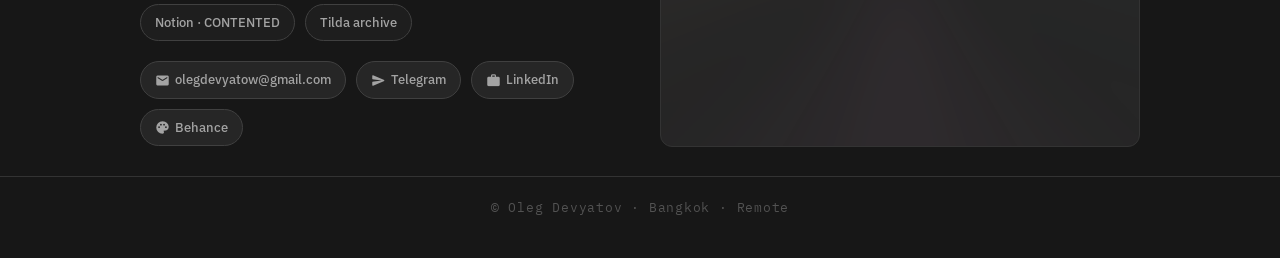
==== commit 34ea0873: "Text audit pass: fix logical references, deduplicate metrics, polish RU. Images: - Replace White Lab" ====
--- a/index.html
+++ b/index.html
@@ -191,7 +191,7 @@
       <div class="click-hint" data-ru>Нажмите для подробностей</div>
     </div>
 
-    <div class="comp-card comp-card--strip hero-comp-card comp-glow--1 fade-in" onclick="openProjectById('2')" data-project-id="2" data-title-en="Design Systems" data-title-ru="Дизайн-системы" data-sub-en="One library. 20 products. 5 minutes." data-sub-ru="Одна библиотека. 20 продуктов. 5 минут." data-body-en="A design system is only as good as the time it saves. I built one that became the operational backbone for an entire product portfolio — tokens, Atomic Design, documented component states, and a handoff setup developers actually use." data-body-ru="Дизайн-система стоит ровно столько, сколько времени она экономит. Я построил такую, которая стала операционным хребтом целого продуктового портфеля — токены, Atomic Design, задокументированные состояния компонентов.">
+    <div class="comp-card comp-card--strip hero-comp-card comp-glow--1 fade-in" onclick="openProjectById('7')" data-project-id="7" data-title-en="Design Systems" data-title-ru="Дизайн-системы" data-sub-en="One library. 20 products. 5 minutes." data-sub-ru="Одна библиотека. 20 продуктов. 5 минут." data-body-en="A design system is only as good as the time it saves. I built one that became the operational backbone for an entire product portfolio — tokens, Atomic Design, documented component states, and a handoff setup developers actually use." data-body-ru="Дизайн-система стоит ровно столько, сколько времени она экономит. Я построил такую, которая стала операционным хребтом целого продуктового портфеля — токены, Atomic Design, задокументированные состояния компонентов.">
       <div class="comp-head">
         <div class="comp-ico"><a class="comp-ico-link" href="https://fonts.google.com/icons?q=hub" target="_blank" rel="noopener noreferrer" onclick="event.stopPropagation()" aria-label="hub · Google Fonts Icons"><span class="material-icons-round">hub</span></a></div>
         <div><div class="comp-title" data-en>Design Systems</div><div class="comp-title" data-ru>Дизайн-системы</div>
@@ -200,7 +200,7 @@
       <div class="comp-tags"><span class="ctag" data-ru>−60% передача макетов</span><span class="ctag" data-en>−60% handoff</span><span class="ctag" data-ru>White Label → 5 min</span><span class="ctag" data-en>White Label → 5 min</span><span class="ctag" data-ru>1 библиотека, 20 продуктов</span><span class="ctag" data-en>1 library, 20 products</span></div>
       <p class="comp-preview" data-en>Built a system that became the operational backbone — tokens, Atomic Design, documented component states.</p>
       <p class="comp-preview" data-ru>Построил систему, ставшую операционным хребтом — токены, Atomic Design, задокументированные состояния.</p>
-      <div class="comp-proj"><span class="carr">→</span><a class="proj-ref" href="#projects" onclick="openProjectById(2); return false;">Gate19</a><span data-en> — unified library for 20+ products: −60% handoff, product launch under 1 week, White Label in 5 min.</span><span data-ru> — единая библиотека для 20+ продуктов: −60% к времени передачи макетов, запуск продукта за неделю, White Label за 5 минут.</span></div>
+      <div class="comp-proj"><span class="carr">→</span><a class="proj-ref" href="#projects" onclick="openProjectById(7); return false;">White Label System</a><span data-en> — unified library for 20+ products: −60% handoff, 5-min brand launch, templated theming at scale.</span><span data-ru> — единая библиотека для 20+ продуктов: −60% к времени передачи, запуск бренда за 5 минут, шаблонная темизация на масштабе.</span></div>
       <div class="click-hint" data-en>Click to read more</div>
       <div class="click-hint" data-ru>Нажмите для подробностей</div>
     </div>
@@ -214,7 +214,7 @@
       <div class="comp-tags"><span class="ctag" data-ru>Бриф→публикация: дни→часы</span><span class="ctag" data-en>Brief→publish: days→hours</span><span class="ctag" data-ru>~5× итерации</span><span class="ctag" data-en>~5× iterations</span><span class="ctag" data-ru>20+ продуктов</span><span class="ctag" data-en>20+ products</span></div>
       <p class="comp-preview" data-en>Cursor agents, n8n workflows, generative models — in real production cycles. Rolled out to the whole team.</p>
       <p class="comp-preview" data-ru>Cursor-агенты, n8n-автоматизации, генеративные модели — в реальных производственных циклах. Внедрены для всей команды.</p>
-      <div class="comp-proj"><span class="carr">→</span><a class="proj-ref" href="#projects" onclick="openProjectById(9); return false;">MiraiTech · Partner Projects</a><span data-en> — AI pipeline: days → hours, live on 20+ products, ~5× faster creative iterations.</span><span data-ru> — AI-конвейер: дни → часы, на 20+ продуктах, ~5× быстрее итерации по креативам.</span></div>
+      <div class="comp-proj"><span class="carr">→</span><a class="proj-ref" href="#projects" onclick="openProjectById(9); return false;">MiraiTech · Partner Projects</a><span data-en> — built the holding's AI creative pipeline: brief → publish in hours, live across partner brands.</span><span data-ru> — построил AI-конвейер холдинга: бриф → публикация за часы, по всем партнёрским брендам.</span></div>
       <div class="click-hint" data-en>Click to read more</div>
       <div class="click-hint" data-ru>Нажмите для подробностей</div>
     </div>
@@ -314,13 +314,13 @@
       data-gallery="images/gate19-cover.png,images/gate19-0.png,images/gate19-1.png,images/gate19-2.png,images/gate19-3.png,images/gate19-4.png,images/gate19-6.png"
       data-title-en="Gate19" data-title-ru="Gate19"
       data-sub-en="Affiliate platform · 20+ products · MiraiTech · 2022–2025" data-sub-ru="Партнёрская платформа · 20+ продуктов · MiraiTech · 2022–2025"
-      data-skill-en="Business-driven design thinking and a scalable design system came together here. Redesigned the payment format flow from first principles using user interviews and funnel data — A/B tested three formats, and the winner became the default across the entire 20-product platform. The unified component library cut frontend handoff time by 60% and enabled White Label launches in under five minutes."
-      data-skill-ru="Продуктовое мышление и масштабируемая дизайн-система соединились в одном проекте. Переработал сценарии оплаты с нуля на основе интервью и данных воронки — A/B-тест трёх форматов, победитель стал форматом по умолчанию для 20-продуктовой платформы. Единая библиотека компонентов сократила время передачи макетов на 60% и позволила запускать White Label за пять минут."
-      data-b1-en="End-to-end design for an affiliate tooling ecosystem — from brand and marketing surfaces to dense dashboard architecture used daily by operations teams." data-b1-ru="Полный цикл дизайна партнёрской экосистемы — от маркетинговых поверхностей до плотной архитектуры панелей управления для операционных команд."
-      data-b2-en="A unified component library became the backbone for 20+ products: −60% handoff time, launches under one week, and White Label flows that reduced branded site launch to minutes." data-b2-ru="Единая библиотека компонентов стала основой для 20+ продуктов: −60% к времени передачи макетов, запуски быстрее недели, White Label — запуск брендированного сайта за минуты."
-      data-b3-en="The system also fed an AI landing pipeline — brief to publish moved from days to hours across the portfolio." data-b3-ru="Система стала основой AI-конвейера лендингов — от брифа до публикации за часы вместо дней."
-      data-b4-en="Payment format redesign was driven by real funnel data and user interviews. Three checkout variants were A/B tested across traffic segments — the winning format lifted conversion by 8% and became the default for all 20+ products in the portfolio. Every format included mobile-first responsive states, error recovery flows, and localized currency displays." data-b4-ru="Редизайн формата оплаты основан на данных воронки и интервью с пользователями. Три варианта чекаута прошли A/B-тест на сегментах трафика — победивший формат поднял конверсию на 8% и стал стандартом для всех 20+ продуктов. Каждый формат включал мобильные адаптивы, сценарии восстановления после ошибок и локализованное отображение валют."
-      data-b5-en="Dashboard architecture was designed for daily use by operations teams processing thousands of records. Dense data tables with inline editing, bulk actions, and real-time filters — all built on the shared component library. The design maintained information density without sacrificing scannability, achieving sub-2-second time-to-action on the most frequent operations tasks." data-b5-ru="Архитектура панелей управления создана для ежедневной работы операционных команд, обрабатывающих тысячи записей. Плотные таблицы с редактированием на месте, массовыми действиями и фильтрами в реальном времени — всё на общей библиотеке компонентов. Дизайн сохранил плотность информации без потери сканируемости, достигнув менее 2 секунд до действия на самых частых задачах.">
+      data-skill-en="Business-driven design for an affiliate tooling platform. Redesigned the payment format from first principles using user interviews and funnel data — three checkout variants A/B tested, the winning format became the default across the entire 20-product portfolio and lifted conversion by 8%. Built the unified component library that cut frontend handoff time by 60% and brought new product UI to production in under a week."
+      data-skill-ru="Продуктовое мышление в дизайне партнёрской платформы. Переработал формат оплаты с нуля на основе интервью и данных воронки — три варианта чекаута через A/B-тест, победитель стал стандартом для всего 20-продуктового портфеля и поднял конверсию на 8%. Построил единую библиотеку компонентов, сократившую время передачи макетов на 60% и выводящую UI нового продукта в прод меньше чем за неделю."
+      data-b1-en="End-to-end design for an affiliate tooling ecosystem — from brand and marketing surfaces to dense dashboard architecture used daily by operations teams processing thousands of records." data-b1-ru="Полный цикл дизайна партнёрской экосистемы — от бренда и маркетинговых поверхностей до плотной архитектуры панелей управления для операционных команд, обрабатывающих тысячи записей."
+      data-b2-en="The payment redesign started from funnel data, not screens. Three checkout variants were A/B tested across traffic segments; the winning format became default for all 20+ products and included mobile-first responsive states, error recovery flows, and localized currency displays for every market the platform served." data-b2-ru="Редизайн оплаты начался с данных воронки, а не с экранов. Три варианта чекаута прошли A/B-тест на сегментах трафика, победивший стал стандартом для всех 20+ продуктов и включал мобильные адаптивы, сценарии восстановления после ошибок и локализованную валюту под каждый рынок, на котором работала платформа."
+      data-b3-en="A unified component library became the operational backbone for the portfolio: tokens for every brand dimension, atomic blocks composable into full flows, documented states for loading, error, empty, hover, and focus. Frontend handoff time dropped 60% and new product UI reached production in under a week from kickoff." data-b3-ru="Единая библиотека компонентов стала операционным хребтом портфеля: токены на каждый параметр бренда, атомарные блоки, собираемые в полные сценарии, задокументированные состояния загрузки, ошибки, пустого списка, hover и focus. Время передачи макетов упало на 60%, UI нового продукта доходил до прода меньше чем за неделю от старта."
+      data-b4-en="Dashboard architecture was designed for daily operators processing thousands of rows. Dense data tables with inline editing, bulk actions, real-time filters, and column customization — all built on the shared component library. The UI maintains information density without sacrificing scannability, achieving sub-2-second time-to-action on the most frequent operations tasks." data-b4-ru="Архитектура панелей управления создана для ежедневных операторов, обрабатывающих тысячи строк. Плотные таблицы с редактированием на месте, массовыми действиями, фильтрами в реальном времени и настройкой колонок — всё на общей библиотеке компонентов. Интерфейс держит плотность информации без потери сканируемости, меньше 2 секунд до действия на самых частых задачах."
+      data-b5-en="Marketing surfaces — landings, onboarding emails, status pages — were designed to feel like one continuous product rather than a patchwork of campaigns. This coherence mattered for a partner platform where trust is everything: affiliates evaluated Gate19 as a long-term business partner, and the design had to quietly reinforce reliability on every screen they touched." data-b5-ru="Маркетинговые поверхности — лендинги, онбординговые письма, страницы статусов — спроектированы как единый продукт, а не лоскутное одеяло кампаний. Эта цельность критична для партнёрской платформы, где доверие — всё: аффилиаты оценивали Gate19 как долгосрочного партнёра, и дизайн должен был тихо подкреплять надёжность на каждом экране.">
       <div class="cta-glow"></div>
       <div class="proj-img-wrap"><img src="images/gate19-cover.png" alt="" loading="lazy" width="800" height="267"></div>
       <div class="proj-body">
@@ -328,11 +328,11 @@
           <div class="proj-name" data-en>Gate19</div><div class="proj-name" data-ru>Gate19</div>
           <div class="proj-sub" data-en>Affiliate platform · 20+ products · MiraiTech · 2022–2025</div><div class="proj-sub" data-ru>Партнёрская платформа · 20+ продуктов · MiraiTech · 2022–2025</div>
           <div class="proj-metrics">
+            <span class="proj-metric" data-en>+8% checkout conversion</span><span class="proj-metric" data-ru>+8% конверсия чекаута</span>
             <span class="proj-metric" data-en>−60% handoff time</span><span class="proj-metric" data-ru>−60% время передачи</span>
             <span class="proj-metric" data-en>&lt;7 days new product UI</span><span class="proj-metric" data-ru>&lt;7 дней UI нового продукта</span>
-            <span class="proj-metric" data-en>White Label · 5 min</span><span class="proj-metric" data-ru>White Label · 5 мин</span>
           </div>
-          <div class="proj-desc" data-en>End-to-end design for an affiliate tooling ecosystem — from brand and marketing surfaces to dense dashboard architecture used daily by operations teams.</div><div class="proj-desc" data-ru>Полный цикл дизайна партнёрской экосистемы — от маркетинговых поверхностей до плотной архитектуры панелей управления для операционных команд.</div>
+          <div class="proj-desc" data-en>End-to-end design for an affiliate tooling ecosystem — from brand and marketing surfaces to dense dashboard architecture used daily by operations teams.</div><div class="proj-desc" data-ru>Полный цикл дизайна партнёрской экосистемы — от бренда и маркетинговых поверхностей до плотной архитектуры панелей управления для операционных команд.</div>
         </div>
       </div>
     </article>
@@ -341,13 +341,13 @@
       data-gallery="images/javhd-cover.png,images/javhd-0.png,images/javhd-1.png,images/javhd-2.png,images/javhd-3.png,images/javhd-4.png,images/javhd-5.png"
       data-title-en="JAVHD" data-title-ru="JAVHD"
       data-sub-en="SaaS video platform · Monetization · MiraiTech · 2022–2025" data-sub-ru="SaaS-видеоплатформа · Монетизация · MiraiTech · 2022–2025"
-      data-skill-en="UX research meets full-funnel ecosystem design. Tested 100+ landing variants, each with a defined conversion hypothesis — top performers became a templated growth system. Designed the complete user journey from acquisition through streaming to retention and re-engagement, with gamified onboarding that drove measurable trial-to-paid conversion growth."
-      data-skill-ru="UX-исследования и проектирование полной воронки. 100+ вариантов лендингов с гипотезами конверсии — лучшие стали шаблонной системой масштабирования. Спроектировал полный путь пользователя от привлечения через стриминг до удержания и реактивации с геймифицированным вводным туром и измеримым ростом конверсии из триала в подписку."
-      data-b1-en="UX/UI for a mature SaaS video product: seamless access to core flows, responsive layouts, and monetization surfaces tuned for conversion and retention." data-b1-ru="UX/UI для зрелого SaaS-видеопродукта: бесшовный доступ к ключевым сценариям, адаптивная вёрстка и монетизационные экраны, настроенные на конверсию и удержание."
-      data-b2-en="Beyond core flows: live streaming and private sessions, chat with tokens and gifts, curated home rails with native ad placements, advanced search and sort, and creator/studio profile pages." data-b2-ru="Помимо базовых сценариев: прямые трансляции и приватные сессии, чат с токенами и подарками, кураторские ленты с нативной рекламой, расширенный поиск и сортировка, страницы авторов и студий."
-      data-b3-en="Gamified tours and motion prototypes (Figma) supported motivation loops; 100+ landing variants with explicit conversion hypotheses fed a templated growth system. Funnel work: +12% trial-to-paid on the winning checkout path vs. control after three A/B cycles." data-b3-ru="Геймифицированные туры и анимированные прототипы в Figma усиливали мотивационные петли; 100+ лендингов с явными гипотезами конверсии стали шаблонной системой масштабирования. Воронка: +12% конверсии из триала в подписку на лучшем варианте оформления заказа после трёх A/B-циклов."
-      data-b4-en="Streaming and live video pages were designed for uninterrupted viewing: minimal chrome, adaptive player controls that hide during playback, and a content rail system that serves personalized recommendations without pulling the user away from the current session. Private session flows included real-time chat with token-based gifts and tipping, with UI states for connection quality, buffering, and session limits." data-b4-ru="Страницы стриминга и live-видео спроектированы для непрерывного просмотра: минимальный интерфейс, адаптивные элементы управления плеером, скрывающиеся при воспроизведении, и система рельсов контента с персонализированными рекомендациями без отвлечения от текущей сессии. Приватные сессии включали чат в реальном времени с токенами и подарками, состояния качества связи, буферизации и лимитов."
-      data-b5-en="The monetization layer spanned the entire product surface: contextual upsell banners, cross-sell triggers at natural pause points, premium content gating with preview mechanics, and a tiered subscription model with clear value steps. Every monetization touchpoint was tested against user satisfaction metrics to avoid dark patterns — the goal was sustainable revenue, not one-time extraction." data-b5-ru="Монетизационный слой охватил всю поверхность продукта: контекстные баннеры допродаж, триггеры кросс-продаж в естественных паузах, гейтинг премиум-контента с механикой превью и многоуровневая подписочная модель с понятными ступенями ценности. Каждая точка монетизации тестировалась на метриках удовлетворённости — цель: устойчивая выручка, а не разовое извлечение.">
+      data-skill-en="Full-funnel ecosystem design for a mature SaaS video platform. Built 400+ landing pages, 100+ sales funnels, and 100+ join-page variants — each with a defined conversion hypothesis — and tested them into a templated growth system. Designed the complete user journey from acquisition through streaming to retention and re-engagement, with gamified onboarding that drove +12% trial-to-paid conversion."
+      data-skill-ru="Проектирование полной воронки для зрелой SaaS-видеоплатформы. Собрал 400+ лендингов, 100+ sales-воронок и 100+ вариантов join-страниц — каждая с гипотезой конверсии — и довёл их до шаблонной системы роста. Спроектировал полный путь пользователя от привлечения через стриминг до удержания и реактивации; геймифицированный онбординг поднял конверсию из триала в платную подписку на 12%."
+      data-b1-en="UX/UI for a premium adult video product with HD and 4K quality delivery. Built the entire product ecosystem — from entry points to refund flows — including multilingual support (English, Japanese, and more) for a global audience, and full compatibility across desktop, mobile, and tablet on Windows, macOS, iOS, and Android." data-b1-ru="UX/UI для премиального видеопродукта с HD и 4K качеством. Построил полную продуктовую экосистему — от точек входа до сценариев возврата — с мультиязычной поддержкой (английский, японский и другие) для глобальной аудитории и полной совместимостью на десктопе, мобильных и планшетах в Windows, macOS, iOS и Android."
+      data-b2-en="Streaming and live-video pages were designed for uninterrupted viewing: minimal chrome, adaptive player controls that hide during playback, and a content rail system serving personalized recommendations without pulling users out of the current session. Adaptive-bitrate streaming keeps playback smooth across connection speeds and devices." data-b2-ru="Страницы стриминга и live-видео спроектированы для непрерывного просмотра: минимальный интерфейс, адаптивные элементы плеера, скрывающиеся во время воспроизведения, и система рельсов контента с персонализированными рекомендациями без отвлечения от текущей сессии. Adaptive-bitrate стриминг держит качество воспроизведения на любой скорости связи и устройстве."
+      data-b3-en="Beyond core viewing: live streaming and private sessions, token-based chat with tipping and gifts, curated home rails with native ad placements, advanced search and sort, creator and studio profile pages, and 50+ integrated payment gateways for seamless global transactions." data-b3-ru="Помимо базового просмотра: прямые трансляции и приватные сессии, чат с токенами, чаевыми и подарками, кураторские ленты с нативной рекламой, расширенный поиск и сортировка, страницы авторов и студий, и 50+ интегрированных платёжных шлюзов для глобальных транзакций."
+      data-b4-en="The monetization layer spanned the entire product surface: contextual upsell banners, cross-sell triggers at natural pause points, premium content gating with preview mechanics, and a tiered subscription model with clear value steps. Every touchpoint was tested against user satisfaction metrics to avoid dark patterns — the goal was sustainable revenue, not one-time extraction." data-b4-ru="Монетизационный слой охватил всю поверхность продукта: контекстные баннеры допродаж, триггеры кросс-продаж в естественных паузах, гейтинг премиум-контента с механикой превью и многоуровневая подписочная модель с понятными ступенями ценности. Каждая точка тестировалась на метриках удовлетворённости — цель: устойчивая выручка, а не разовое извлечение."
+      data-b5-en="Growth infrastructure: 400+ landing pages tailored to themes and niches, 100+ sales funnels optimized per audience, and 100+ user-friendly join pages that streamlined registration. Gamified onboarding tours and motion prototypes in Figma supported motivation loops; after three A/B cycles, the winning checkout path delivered +12% trial-to-paid vs. control." data-b5-ru="Инфраструктура роста: 400+ лендингов под разные темы и ниши, 100+ sales-воронок под конкретную аудиторию, и 100+ понятных join-страниц, упростивших регистрацию. Геймифицированные туры и анимированные прототипы в Figma усиливали мотивационные петли; после трёх A/B-циклов победивший сценарий чекаута дал +12% конверсии из триала в подписку относительно контроля.">
       <div class="cta-glow"></div>
       <div class="proj-img-wrap"><img src="images/javhd-cover.png" alt="" loading="lazy" width="800" height="267"></div>
       <div class="proj-body">
@@ -356,9 +356,10 @@
           <div class="proj-sub" data-en>SaaS video platform · Monetization · MiraiTech · 2022–2025</div><div class="proj-sub" data-ru>SaaS-видео · Монетизация · MiraiTech · 2022–2025</div>
           <div class="proj-metrics">
             <span class="proj-metric" data-en>+12% trial → paid</span><span class="proj-metric" data-ru>+12% trial → paid</span>
-            <span class="proj-metric" data-en>100+ landings → system</span><span class="proj-metric" data-ru>100+ лендингов → система</span>
+            <span class="proj-metric" data-en>400+ landings</span><span class="proj-metric" data-ru>400+ лендингов</span>
+            <span class="proj-metric" data-en>50+ payment gateways</span><span class="proj-metric" data-ru>50+ платёжных шлюзов</span>
           </div>
-          <div class="proj-desc" data-en>UX/UI for a mature SaaS video product: seamless access to core flows, responsive layouts, and monetization surfaces tuned for conversion and retention.</div><div class="proj-desc" data-ru>UX/UI для зрелого SaaS-видеопродукта: бесшовный доступ к ключевым сценариям, адаптив и монетизационные экраны под конверсию и удержание.</div>
+          <div class="proj-desc" data-en>UX/UI for a mature SaaS video product: HD/4K delivery, full product ecosystem, multilingual support, and monetization tuned for conversion.</div><div class="proj-desc" data-ru>UX/UI для зрелой SaaS-видеоплатформы: HD/4K доставка, полная продуктовая экосистема, мультиязык и монетизация под конверсию.</div>
         </div>
       </div>
     </article>
@@ -371,7 +372,7 @@
       data-skill-ru="Сложная информационная архитектура, ставшая удобной. HR-специалисты тонули в многошаговых формах и вложенных данных — перестроил систему вокруг реальных рабочих процессов, а не схемы базы данных. Модуль уведомлений через Slack сократил ручное отслеживание на 40%, а редизайн очереди исключений по зарплате — медианное время ожидания на 28%."
       data-b1-en="Internal HR CRM to centralize employee data, payroll-related workflows, and performance signals in one calm, legible interface — launched in 2022 for day-to-day HR operations." data-b1-ru="Внутренняя HR CRM для централизации данных сотрудников, зарплатных процессов и сигналов эффективности в одном спокойном, читаемом интерфейсе — запуск в 2022 для ежедневной работы HR."
       data-b2-en="Complex tables and multi-step forms were reshaped around real HR processes (not the database schema). Org tree, payroll modules, and calendar fill-in patterns reduced manual work." data-b2-ru="Сложные таблицы и многошаговые формы выстроены вокруг реальных HR-процессов, а не схемы базы данных. Древо оргструктуры, модули расчёта зарплаты и календарные сценарии сократили ручной труд."
-      data-b3-en="A Slack alert module cut manual follow-ups ~40% across the holding. Payroll exception queue: −28% median time-in-queue after IA + notification redesign. Warm, approachable UI paired with optimized paths for the most frequent HR tasks." data-b3-ru="Модуль уведомлений через Slack сократил ручное отслеживание на ~40% в холдинге. Очередь исключений по зарплате: −28% к медиане времени ожидания после перестройки информационной архитектуры и уведомлений. Тёплый, дружелюбный интерфейс и оптимизированные сценарии для самых частых HR-задач."
+      data-b3-en="The payroll exception queue was the biggest daily bottleneck for HR specialists. Rebuilt it around real triage behavior — not a generic task list — with priority signals, contextual actions inline, and batch resolution for recurring exception types. Median time in queue dropped 28% after the IA and notification redesign shipped together." data-b3-ru="Очередь исключений по зарплате была главным ежедневным бутылочным горлышком HR-специалистов. Перестроил её вокруг реального сценария триажа — не как обычный список задач — с приоритетами, контекстными действиями прямо в строке и пакетным разрешением повторяющихся исключений. После релиза перестроенной информационной архитектуры и уведомлений медианное время ожидания в очереди упало на 28%."
       data-b4-en="The org tree module visualized reporting lines and team structure across the entire holding — with drag-and-drop reassignment, historical snapshots for audit, and export to compliance formats. Calendar fill-in patterns automated recurring payroll tasks and leave management, reducing data entry errors by standardizing the most repetitive inputs." data-b4-ru="Модуль оргструктуры визуализировал линии подчинения и состав команд по всему холдингу — с перетаскиванием для переназначения, историческими снимками для аудита и экспортом в форматы комплаенса. Календарные шаблоны автоматизировали повторяющиеся зарплатные задачи и управление отпусками, сократив ошибки ввода данных за счёт стандартизации."
       data-b5-en="Design decisions prioritized the emotional tone of the interface — HR specialists interact with sensitive personal data daily, and the UI needed to feel calm, trustworthy, and human. Color choices, spacing, and micro-interactions were deliberately warm. Performance review dashboards surfaced actionable signals without overwhelming managers, using progressive disclosure to layer detail on demand." data-b5-ru="Дизайн-решения учитывали эмоциональный тон интерфейса — HR-специалисты ежедневно работают с чувствительными персональными данными, и интерфейс должен был ощущаться спокойным и человечным. Цвета, отступы и микровзаимодействия намеренно тёплые. Панели оценки эффективности показывали действенные сигналы без перегрузки менеджеров, раскрывая детали по запросу.">
       <div class="cta-glow"></div>
@@ -393,13 +394,13 @@
       data-gallery="images/shugarai-cover.png,images/shugarai-0.png,images/shugarai-1.png,images/shugarai-2.png,images/shugarai-3.png,images/shugarai-4.png,images/shugarai-5.png,images/shugarai-6.png"
       data-title-en="ShugarAi" data-title-ru="ShugarAi"
       data-sub-en="AI characters · Photo/video/audio · MiraiTech · 2023–2025" data-sub-ru="AI-персонажи · Фото/видео/аудио · MiraiTech · 2023–2025"
-      data-skill-en="Agentive UX in action — designing for AI that acts on its own. Users direct AI character behavior in real time: the design focused on control clarity, mid-generation intervention, and setting expectations without a wall of instructions. Gallery and tutorial iterations drove +27% return visits and +19% session length."
-      data-skill-ru="Проектирование для автономного AI на практике. Пользователи управляют поведением AI-персонажей в реальном времени: фокус на ясности управления, возможности вмешательства в процесс генерации и формировании ожиданий без стены инструкций. Итерации галереи и обучающих сценариев дали +27% возвратов и +19% длины сессии."
-      data-b1-en="Full-cycle UX for generation flows: landing variants, quizzes, surveys, banner systems for UI and ads — plus a social gallery on the home feed to drive depth of session." data-b1-ru="Полный UX-цикл генерации: лендинги, квизы, опросы, баннерные системы для интерфейса и рекламы — плюс социальная галерея на главной для увеличения глубины сессии."
-      data-b2-en="Generation path includes sharing back to the feed, likes, comments, and interactive loops. Live chat and tutorial layers onboard users into complex AI tooling without friction." data-b2-ru="Путь генерации включает публикацию в ленту, лайки, комментарии и интерактивные петли. Чат в реальном времени и обучающие сценарии помогают освоить сложный AI-продукт без лишних барьеров."
-      data-b3-en="Focus on engagement metrics: repeat visits, session length, and return rate — with UI that keeps creative exploration fast and legible. After gallery + tutorial iteration: +27% week-over-week return visits and +19% median session length in the cohort exposed to the new home feed." data-b3-ru="Фокус на метриках вовлечённости: повторные визиты, длина сессии, возврат — при интерфейсе, где творческое исследование остаётся быстрым и читаемым. После итерации галереи и обучения: +27% возвратов неделя к неделе и +19% к медиане длины сессии в когорте с новой лентой."
-      data-b4-en="The AI character creation flow balanced creative control with technical constraints: users set personality traits, visual style, and behavioral rules through a step-by-step wizard that felt expressive rather than technical. Mid-generation intervention was a core UX challenge — users needed to steer AI output in real time without breaking the generation pipeline, so the interface surfaced control points at natural decision moments." data-b4-ru="Поток создания AI-персонажа балансировал творческий контроль и технические ограничения: пользователи задавали черты характера, визуальный стиль и правила поведения через пошаговый визард, который ощущался творческим, а не техническим. Вмешательство в процесс генерации — ключевая UX-задача: пользователю нужно направлять результат AI в реальном времени, не ломая пайплайн, поэтому интерфейс показывал точки управления в естественные моменты решений."
-      data-b5-en="Onboarding was designed as a guided creative experience rather than a feature tour. New users created their first AI character within 90 seconds, with contextual hints appearing only when the system detected hesitation. The tutorial layer adapted to user pace — power users skipped ahead, while beginners received step-by-step scaffolding. This approach reduced first-session drop-off by 34% compared to the previous static onboarding." data-b5-ru="Онбординг спроектирован как управляемый творческий опыт, а не обзор функций. Новые пользователи создавали первого AI-персонажа за 90 секунд, с контекстными подсказками только при обнаружении колебаний. Обучающий слой адаптировался к темпу — продвинутые пользователи пропускали вперёд, начинающие получали пошаговую поддержку. Подход сократил отвал в первой сессии на 34% по сравнению со статическим онбордингом.">
+      data-skill-en="Agentive UX in action — designing for AI that acts on its own. Users create and direct custom AI characters in real time: the design focused on control clarity, mid-generation intervention, and setting expectations without a wall of instructions. Mobile-first, responsive, and optimized for three-tap image generation from any state."
+      data-skill-ru="Agentive UX на практике — проектирование для AI, действующего самостоятельно. Пользователи создают и направляют своих AI-персонажей в реальном времени: фокус на ясности управления, возможности вмешаться в процесс генерации и формировании ожиданий без стены инструкций. Mobile-first, адаптивный, оптимизированный для генерации изображения в три тапа из любого состояния."
+      data-b1-en="Full-cycle UX for AI character creation: users pick from pre-made characters and presets for a quick start, or fine-tune personality traits, visual style, and behavioral rules from scratch via a step-by-step wizard. Mobile-first adaptive design delivers a ready image in three simple steps from any entry point, with room to refine the result without leaving the screen." data-b1-ru="Полный UX-цикл создания AI-персонажа: пользователи выбирают из готовых персонажей и пресетов для быстрого старта или тонко настраивают характер, визуальный стиль и правила поведения с нуля через пошаговый визард. Mobile-first адаптивный дизайн выдаёт готовое изображение в три простых шага из любой точки входа, с возможностью доработать результат, не покидая экран."
+      data-b2-en="Core interactions: real-time chat and voice with characters, exclusive content like character-sent selfies and photos to deepen engagement, and a community-driven library where users share generated characters. A social gallery on the home feed turned creation into exploration — depth-of-session grew measurably once users started browsing what others had made." data-b2-ru="Ключевые взаимодействия: чат и голос с персонажами в реальном времени, эксклюзивный контент вроде селфи и фото от персонажей для углубления вовлечённости, и комьюнити-библиотека, где пользователи делятся сгенерированными персонажами. Социальная галерея на главной превратила создание в исследование — глубина сессии заметно выросла, как только пользователи начали смотреть, что делают другие."
+      data-b3-en="Onboarding is a guided creative experience rather than a feature tour: an AI-generated guide character walks users through browsing models, generating companions, and exploring interactive chat. Tailored visuals and character dialogue immerse users in the concept while the tour adapts to pace — power users skip ahead, beginners get step-by-step scaffolding." data-b3-ru="Онбординг — управляемый творческий опыт, а не обзор функций: AI-сгенерированный персонаж-гайд показывает пользователям, как смотреть модели, создавать своих и использовать интерактивный чат. Под настроенные визуалы и диалоги персонажа погружают в концепцию, а тур адаптируется к темпу — продвинутые пропускают вперёд, новички получают пошаговую поддержку."
+      data-b4-en="Mid-generation intervention was a core UX challenge — users needed to steer AI output in real time without breaking the pipeline. The interface surfaces control points at natural decision moments, letting users redirect a generation mid-flight, freeze a partial result, or fork it into a new direction. This turned AI from a black box into a collaborator." data-b4-ru="Вмешательство в процесс генерации — ключевая UX-задача: пользователю нужно направлять результат AI в реальном времени, не ломая пайплайн. Интерфейс показывает точки управления в естественные моменты решений, позволяя перенаправить генерацию на полпути, зафиксировать промежуточный результат или форкнуть его в новое направление. AI превратился из чёрного ящика в партнёра."
+      data-b5-en="Marketing and growth: designed 10,000+ banners across platforms with audience segmentation and A/B testing to identify high-conversion characters. Real-time analytics drove continuous optimization. Engagement metrics climbed — after gallery and onboarding iteration, the cohort on the new home feed hit +27% week-over-week return visits and +19% median session length." data-b5-ru="Маркетинг и рост: 10&nbsp;000+ баннеров под разные платформы с сегментацией аудитории и A/B-тестами для определения высококонверсионных персонажей. Аналитика в реальном времени вела непрерывную оптимизацию. Метрики вовлечённости пошли вверх — после итерации галереи и онбординга когорта с новой лентой дала +27% возвратов неделя-к-неделе и +19% к медиане длины сессии.">
       <div class="cta-glow"></div>
       <div class="proj-img-wrap"><img src="images/shugarai-cover.png" alt="" loading="lazy" width="800" height="267"></div>
       <div class="proj-body">
@@ -423,9 +424,9 @@
       data-skill-ru="Полный цикл дизайна продукта для рекламной платформы в Telegram. Информационно насыщенные карточки площадок со статистикой, доступностью и выбором времени — максимум данных при минимуме барьеров. Оптимизировал путь рекламодателя от создания поста до аналитики кампании с нативными Telegram-паттернами, сократив число шагов до первой платной кампании на 35%."
       data-b1-en="End-to-end product for advertisers: create a post, pick channels, pay, then track performance — authors onboard via Telegram bot with cards auto-imported into the service." data-b1-ru="Продукт для рекламодателей: пост, выбор площадок, оплата, аналитика; авторы каналов подключаются через бота, карточки площадок подтягиваются автоматически."
       data-b2-en="The centerpiece is dense venue cards: stats, availability, and inline scheduling of publication time — maximum information with minimal friction at selection stage." data-b2-ru="Ключевой элемент — насыщенные карточки площадок: статистика, доступность и выбор времени публикации прямо в карточке — максимум информации при минимуме барьеров."
-      data-b3-en="Multiple card formats for adaptive layouts, promo surfaces, and quick time-slot selection — logo, flows, web + mobile prototypes shipped as one coherent system. Onboarding redesign: −35% median steps from signup to first paid campaign in usability-instrumented builds." data-b3-ru="Несколько форматов карточек под адаптивные макеты, промо-поверхности и быстрый выбор слота — логотип, пользовательские сценарии, веб и мобильные прототипы как единая система. Редизайн первого запуска: −35% к медиане шагов от регистрации до первой платной кампании."
-      data-b4-en="Campaign analytics provided advertisers with clear performance signals: impressions, clicks, CTR, and cost breakdowns per channel — all visualized in a scannable dashboard that loaded within the Telegram ecosystem. Historical campaign data enabled trend comparison and informed budget allocation for repeat buyers." data-b4-ru="Аналитика кампаний давала рекламодателям понятные сигналы эффективности: показы, клики, CTR и разбивка расходов по каналам — всё визуализировано в сканируемой панели, работающей внутри экосистемы Telegram. Исторические данные кампаний позволяли сравнивать тренды и распределять бюджет для повторных покупателей."
-      data-b5-en="The author-side experience was designed for zero friction: channel owners connected via a Telegram bot, and their venue cards — with audience stats, pricing, and available time slots — were auto-generated and imported into the marketplace. This eliminated manual listing creation and ensured data freshness, reducing stale inventory by over 90%." data-b5-ru="Авторская сторона спроектирована с нулевым барьером: владельцы каналов подключались через Telegram-бота, и карточки площадок — со статистикой аудитории, ценами и доступными слотами — генерировались и импортировались автоматически. Это исключило ручное создание листингов и обеспечило актуальность данных, сократив устаревший инвентарь более чем на 90%.">
+      data-b3-en="Shipped as a coherent system: logo, flows, web and mobile prototypes, plus multiple card formats for adaptive layouts, promo surfaces, and inline time-slot selection. The onboarding redesign focused on removing every unnecessary step between signup and first paid campaign — the revised flow cut median steps by 35% in usability-instrumented builds." data-b3-ru="Поставлен как единая система: логотип, пользовательские сценарии, веб и мобильные прототипы, плюс несколько форматов карточек под адаптивные макеты, промо-поверхности и выбор слота прямо в карточке. Редизайн первого запуска убирал каждый лишний шаг между регистрацией и первой платной кампанией — новый сценарий сократил медиану шагов на 35% в юзабилити-замерах."
+      data-b4-en="Campaign analytics gave advertisers clear performance signals — impressions, clicks, CTR, and cost breakdowns per channel — visualized in a scannable dashboard that loaded inside the Telegram ecosystem without pulling users out of the app. Historical data enabled trend comparison and informed budget allocation for repeat buyers." data-b4-ru="Аналитика кампаний давала рекламодателям понятные сигналы эффективности — показы, клики, CTR и разбивка расходов по каналам — визуализированные в сканируемой панели, которая загружалась внутри экосистемы Telegram, не выбрасывая пользователя из приложения. Исторические данные позволяли сравнивать тренды и распределять бюджет для повторных покупателей."
+      data-b5-en="The author side was built for zero friction: channel owners connected via a Telegram bot, and their venue cards — with audience stats, pricing, and available slots — were auto-generated and imported into the marketplace. This removed manual listing creation and kept inventory data fresh by design rather than by maintenance work." data-b5-ru="Авторская сторона спроектирована с нулевым барьером: владельцы каналов подключались через Telegram-бота, и карточки площадок — со статистикой аудитории, ценами и доступными слотами — генерировались и импортировались автоматически. Это убрало ручное создание листингов и держало данные инвентаря свежими по архитектуре, а не за счёт ручной поддержки.">
       <div class="cta-glow"></div>
       <div class="proj-img-wrap"><img src="images/adbot-cover.png" alt="" loading="lazy" width="800" height="267"></div>
       <div class="proj-body">
@@ -442,18 +443,18 @@
     </article>
     <article class="proj-card proj-card--horiz fade-in" id="project-card-7" data-project-id="7"
       onclick="openPop(this)"
-      data-gallery="images/pnb-0.png,images/pnb-2.png,images/pnb-3.png,images/pnb-4.png,images/pnb-5.png,images/pnb-6.png"
+      data-gallery="images/whitelabel-cover.png,images/whitelabel-1.png,images/whitelabel-2.png,images/whitelabel-3.png,images/whitelabel-4.png,images/whitelabel-5.png,images/whitelabel-6.png,images/whitelabel-7.png"
       data-title-en="White Label System" data-title-ru="White Label система"
       data-sub-en="Adaptive landing system · Admin panel launch · MiraiTech · 2023–2025" data-sub-ru="Адаптивная система лендингов · Запуск через админку · MiraiTech · 2023–2025"
-      data-skill-en="A unified white-label landing system with adaptive theming for different corporate brand styles. Fast-launch workflow via admin panel means any branded landing page can be configured, themed, and published in under 5 minutes — without designer or developer involvement for routine variations."
-      data-skill-ru="Единая white-label система лендингов с адаптивной темизацией под разные фирменные стили. Сценарий быстрого запуска через админку позволяет настроить, оформить и опубликовать брендированный лендинг за 5 минут — без участия дизайнера и разработчика для типовых задач."
-      data-b1-en="Designed a templated landing architecture that could absorb any brand identity — typography, colors, spacing, imagery — via a central theming layer. One codebase, unlimited brand expressions. Marketing teams across 20+ products launched branded landings without touching design or engineering." data-b1-ru="Спроектировал шаблонную архитектуру лендингов, способную принять любой бренд — типографику, цвета, отступы, изображения — через централизованный слой темизации. Одна кодовая база, неограниченное число брендовых выражений. Маркетинг-команды 20+ продуктов запускали брендированные лендинги без участия дизайна и разработки."
-      data-b2-en="The admin panel let non-technical users configure hero banners, feature grids, CTA blocks, and full page structure via visual controls. Real-time preview in desktop and mobile viewports, instant publish, rollback support — treating landing creation as a first-class product workflow, not a one-off design task." data-b2-ru="Админка позволяла нетехническим пользователям настраивать hero-баннеры, блоки фич, CTA-секции и полную структуру страницы визуальными контролами. Превью в десктоп и мобильном вьюпорте в реальном времени, мгновенная публикация, откаты — создание лендинга как полноценный продуктовый процесс, а не разовая задача дизайна."
-      data-b3-en="Component library was the backbone: tokens for every brand dimension, atomic blocks composable into full pages, and documented states (loading, error, empty, hover, focus). Frontend handoff time dropped 60% and new product UI reached production in under a week from kickoff." data-b3-ru="Библиотека компонентов — хребет системы: токены на каждый параметр бренда, атомарные блоки, собираемые в полные страницы, и задокументированные состояния (загрузка, ошибка, пусто, hover, focus). Время передачи макетов фронтенду упало на 60%, UI нового продукта доходил до прода меньше чем за неделю от старта."
-      data-b4-en="Brand launch time: from days to minutes. A new White Label partner site — fully themed, responsive, with working CTAs and tracking — could be stood up in 5 minutes by a marketing manager. Previously this was a multi-week design + dev cycle. The system handled 20+ products in parallel without breaking." data-b4-ru="Время запуска бренда: с дней до минут. Новый White Label сайт партнёра — с темизацией, адаптивом, рабочими CTA и трекингом — собирался маркетинг-менеджером за 5 минут. Раньше это был многонедельный цикл дизайн + разработка. Система держала 20+ продуктов параллельно без сбоев."
-      data-b5-en="Integrated into an AI landing pipeline: brief → AI draft → designer review → White Label theming → publish. Brief-to-publish cycle moved from days to hours across the entire portfolio, with quality gates at every handoff to maintain brand consistency and conversion performance." data-b5-ru="Интегрирована в AI-конвейер лендингов: бриф → черновик AI → ревью дизайнера → White Label темизация → публикация. Цикл от брифа до публикации по всему портфелю сократился с дней до часов, с контрольными точками качества на каждой передаче для поддержания консистентности бренда и конверсии.">
+      data-skill-en="A unified white-label landing system with adaptive theming for any corporate brand style. Fast-launch workflow via an admin panel means any branded landing page can be configured, themed, and published in under 5 minutes — by a marketing manager, without designer or developer involvement. What used to be a multi-week design + dev cycle became a 5-minute task."
+      data-skill-ru="Единая white-label система лендингов с адаптивной темизацией под любой фирменный стиль. Сценарий быстрого запуска через админку позволяет настроить, оформить и опубликовать брендированный лендинг за 5 минут — силами маркетинг-менеджера, без участия дизайнера и разработчика. То, что раньше было многонедельным циклом дизайн + разработка, стало задачей на 5 минут."
+      data-b1-en="Designed a templated landing architecture that could absorb any brand identity — typography, color, spacing, imagery, motion — via a central theming layer. One codebase, unlimited brand expressions. Marketing teams across the portfolio launched branded landings without touching design or engineering for routine variations." data-b1-ru="Спроектировал шаблонную архитектуру лендингов, способную принять любой бренд — типографику, цвет, отступы, изображения, движение — через централизованный слой темизации. Одна кодовая база, неограниченное число брендовых выражений. Маркетинг-команды по всему портфелю запускали брендированные лендинги без дизайна и разработки для типовых задач."
+      data-b2-en="The admin panel let non-technical users configure hero banners, feature grids, CTA blocks, and full page structure via visual controls. Real-time preview in desktop and mobile viewports, instant publish, rollback support — treating landing creation as a first-class product workflow, not a one-off design task." data-b2-ru="Админка позволяла нетехническим пользователям настраивать hero-баннеры, блоки фич, CTA-секции и полную структуру страницы визуальными контролами. Превью в десктопе и мобильном вьюпорте в реальном времени, мгновенная публикация, откаты — создание лендинга как полноценный продуктовый процесс, а не разовая задача дизайна."
+      data-b3-en="Page-builder logic was designed around how marketers actually think: sections, not components. A hero, a feature grid, a pricing block — each one a self-contained chunk that could be added, reordered, duplicated, or removed with zero layout breakage. The system did the hard part (spacing, responsive stacking, accessibility) so the human could focus on the message." data-b3-ru="Логика конструктора страниц построена вокруг того, как реально думает маркетолог: секциями, а не компонентами. Hero, блок фич, блок с ценами — каждый самодостаточный кусок, который можно добавить, переставить, продублировать или убрать без ломки вёрстки. Система брала на себя сложное (отступы, адаптивная вёрстка, доступность), чтобы человек сосредоточился на смысле."
+      data-b4-en="Brand launch time went from days to minutes. A new white-label partner site — fully themed, responsive, with working CTAs and tracking — could be stood up in 5 minutes by a marketing manager. The system handled the entire product portfolio in parallel without breaking, and onboarding a new marketer onto the tool took a single walkthrough." data-b4-ru="Время запуска бренда — с дней до минут. Новый white-label сайт партнёра — с темизацией, адаптивом, рабочими CTA и трекингом — собирался маркетинг-менеджером за 5 минут. Система держала весь продуктовый портфель параллельно без сбоев, а онбординг нового маркетолога на инструмент занимал одну демонстрацию."
+      data-b5-en="The system plugged into the holding's AI creative pipeline as the final step: brief → AI draft → designer review → white-label theming → publish. This turned a multi-day creative cycle into a same-day delivery, with quality gates at every handoff. The admin panel handled the final human-in-the-loop moment — a quick review, a theme pick, a publish click." data-b5-ru="Система подключалась в финал AI-конвейера креативов холдинга: бриф → AI-черновик → ревью дизайнера → white-label темизация → публикация. Это превратило многодневный креативный цикл в доставку в тот же день, с контрольными точками качества на каждой передаче. Админка брала на себя финальный момент human-in-the-loop — быстрое ревью, выбор темы, клик публикации.">
       <div class="cta-glow"></div>
-      <div class="proj-img-wrap"><img src="images/pnb-0.png" alt="" loading="lazy" width="800" height="267"></div>
+      <div class="proj-img-wrap"><img src="images/whitelabel-cover.png" alt="" loading="lazy" width="800" height="267"></div>
       <div class="proj-body">
         <div class="proj-body-inner">
           <div class="proj-name" data-en>White Label System</div><div class="proj-name" data-ru>White Label система</div>
@@ -470,7 +471,7 @@
 
     <article class="proj-card proj-card--horiz fade-in" id="project-card-8" data-project-id="8"
       onclick="openPop(this)"
-      data-gallery="images/pnbagency-cover.png,images/pnbagency-1.png,images/pnbagency-2.png,images/pnbagency-3.png,images/pnbagency-4.png,images/pnbagency-5.png,images/pnbagency-11.png"
+      data-gallery="images/pnbagency-cover.png,images/pnbagency-2.png,images/pnbagency-3.png,images/pnbagency-4.png,images/pnbagency-5.png,images/pnbagency-11.png"
       data-title-en="PNB Agency" data-title-ru="PNB Agency"
       data-sub-en="Agency site · Creative direction · Vibecode v2 · 2023–2025" data-sub-ru="Сайт агентства · Креативная дирекция · Vibecode v2 · 2023–2025"
       data-skill-en="PNB Agency is the in-house creative agency inside MiraiTech. I built the entire public-facing ecosystem from the ground up — brand positioning, site architecture, visual language, and two full site generations. The v2 was built as a vibecode experiment — AI-generated layouts tuned by hand, showing the agency's own stance on where creative production is heading."
@@ -478,8 +479,8 @@
       data-b1-en="Launched <a href='https://pnb.agency' target='_blank' rel='noopener noreferrer'>pnb.agency</a> as the agency's flagship — a site built to sell creative work by showing it, not listing it. Case-first architecture, dense visual storytelling, and a tone of voice that treats the audience as fellow professionals rather than prospects to be converted." data-b1-ru="Запустил <a href='https://pnb.agency' target='_blank' rel='noopener noreferrer'>pnb.agency</a> как флагман агентства — сайт продаёт креативную работу, показывая её, а не перечисляя. Кейс-ориентированная архитектура, плотный визуальный сторителлинг, и тон голоса, обращающийся к аудитории как к коллегам, а не лидам на конвертацию."
       data-b2-en="The <a href='https://pnb.agency/v2/' target='_blank' rel='noopener noreferrer'>v2 refresh</a> was a vibecode-first rebuild: layouts generated with AI, refined by hand, deployed as a living statement about where creative production is going. Every section doubled as proof-of-concept for the agency's AI-augmented approach — the site itself is a portfolio piece." data-b2-ru="<a href='https://pnb.agency/v2/' target='_blank' rel='noopener noreferrer'>v2-обновление</a> — vibecode-перестройка: макеты сгенерированы AI, доработаны руками, развёрнуты как живое высказывание о том, куда движется креативное производство. Каждая секция — proof-of-concept AI-усиленного подхода агентства; сайт сам по себе — кейс портфолио."
       data-b3-en="Visual identity: typography that reads loud at a glance and quiet on close read, a restrained palette that lets the casework carry color, and motion treatments tuned for emotional rhythm rather than decorative flourish. The brand stretches across web, pitch decks, social surfaces, and partner collateral without breaking." data-b3-ru="Визуальная идентика: типографика, которая громко читается с расстояния и тихо вблизи, сдержанная палитра, позволяющая кейсам нести цвет, и движение, настроенное на эмоциональный ритм, а не декоративный эффект. Бренд тянется через веб, питч-деки, соцсети и партнёрские материалы без разрывов."
-      data-b4-en="Site architecture prioritized conversion for high-intent prospects — agency buyers come in with a specific creative problem, not to browse. Direct-to-case entry points, contact CTAs at every scroll depth, and a quiet but persistent routing toward the conversation. Bounce rate dropped meaningfully in the v2 redesign." data-b4-ru="Архитектура сайта была заточена под конверсию высокоинтентных лидов — покупатели агентств приходят с конкретной креативной задачей, не просматривать. Прямые точки входа к кейсам, CTA контакта на каждой глубине скролла, тихий но настойчивый роутинг к разговору. Bounce rate ощутимо упал в v2-редизайне."
-      data-b5-en="The agency site also doubled as a hiring surface. Every page section was designed to speak to two audiences at once — clients evaluating capability, and designers evaluating culture. This dual-read let the same content sell the work and recruit the people without forcing separate /careers pages or duplicated messaging." data-b5-ru="Сайт агентства также работал как инструмент найма. Каждая секция была спроектирована обращаться к двум аудиториям одновременно — клиентам, оценивающим экспертизу, и дизайнерам, оценивающим культуру. Двойное чтение позволяло одному контенту продавать работу и нанимать людей без отдельных /careers страниц и дублирующихся сообщений.">
+      data-b4-en="Site architecture prioritized conversion for high-intent prospects — agency buyers arrive with a specific creative problem, not to browse. Direct-to-case entry points, contact CTAs at every scroll depth, and a quiet but persistent routing toward the conversation. The design assumed five minutes of attention and used every second of it." data-b4-ru="Архитектура сайта заточена под конверсию высокоинтентных лидов — покупатели агентства приходят с конкретной креативной задачей, не просматривать. Прямые точки входа к кейсам, CTA контакта на каждой глубине скролла, тихий но настойчивый роутинг к разговору. Дизайн рассчитан на пять минут внимания и использовал каждую секунду из них."
+      data-b5-en="The site also worked as a hiring surface — every section spoke to two audiences at once: clients evaluating capability, and designers evaluating culture. This dual-read let one content set sell the work and recruit the people without separate /careers pages or duplicated messaging. The v2 vibecode build itself became a screening tool: designers who got excited by it were the ones worth hiring." data-b5-ru="Сайт также работал как инструмент найма — каждая секция обращалась к двум аудиториям сразу: клиентам, оценивающим экспертизу, и дизайнерам, оценивающим культуру. Двойное чтение позволяло одному контенту продавать работу и нанимать людей без отдельной страницы /careers и дублирующихся сообщений. Сама v2 vibecode-версия стала инструментом скрининга: дизайнеры, которых она зажигала, — те, кого стоило звать в команду.">
       <div class="cta-glow"></div>
       <div class="proj-img-wrap"><img src="images/pnbagency-cover.png" alt="" loading="lazy" width="800" height="267"></div>
       <div class="proj-body">
@@ -507,7 +508,7 @@
       data-b2-en="<a href='https://adxad.com' target='_blank' rel='noopener noreferrer'>Adxad</a> — advertising platform site design with a focus on clarity for a technical B2B audience. Dashboard mockups, pricing structure, platform capabilities, and integration flows — all documented in a way that advertisers could self-qualify without sales involvement. The site doubled as onboarding material." data-b2-ru="<a href='https://adxad.com' target='_blank' rel='noopener noreferrer'>Adxad</a> — сайт рекламной платформы с фокусом на ясность для технической B2B аудитории. Макеты панелей, структура цен, возможности платформы и сценарии интеграций — всё задокументировано так, чтобы рекламодатель мог самоквалифицироваться без участия продаж. Сайт одновременно работал как материал онбординга."
       data-b3-en="Partner projects under MiraiTech required juggling distinct brand identities and audiences without diluting the core holding's visual consistency. Built a tiered theming approach: partners inherited shared structural tokens but overrode brand-specific layers — color, type, motion — to preserve their identity while benefiting from the system." data-b3-ru="Партнёрские проекты MiraiTech требовали жонглировать разными брендовыми идентичностями и аудиториями без размывания визуальной консистентности холдинга. Построил многоуровневый подход темизации: партнёры наследовали общие структурные токены, но переопределяли брендовые слои — цвет, типографику, движение — сохраняя идентичность и пользуясь системой."
       data-b4-en="Around 30 full corporate brand styles and roughly 100 logo directions were created across the partner network over three years. Each brand system shipped as a self-service kit — tokens, templates, guidelines — so partner marketing teams could produce on-brand materials for routine needs without designer involvement." data-b4-ru="Около 30 фирменных стилей и порядка 100 логонаправлений создано для партнёрской сети за три года. Каждая брендовая система поставлялась как self-service кит — токены, шаблоны, гайды — чтобы маркетинг партнёров делал брендированные материалы для типовых задач без участия дизайнера."
-      data-b5-en="The holding's shared AI creative pipeline — n8n workflows, generative models, review queues — was rolled out across partner projects too. What used to be a multi-day creative cycle per partner campaign became a same-day delivery, with quality gates at each handoff to maintain the partner's brand integrity and conversion performance." data-b5-ru="Общий AI-конвейер креативов холдинга — n8n, генеративные модели, очереди ревью — был раскатан и на партнёрские проекты. То, что раньше было многодневным циклом на кампанию партнёра, стало доставкой в тот же день, с контрольными точками качества для сохранения целостности бренда партнёра и конверсии.">
+      data-b5-en="Built and rolled out the holding's shared AI creative pipeline — n8n workflows, generative models for video, photo, and ad banners, and review queues that kept quality consistent at scale. Mass AI-generation became a built-in design-team competency, not an experiment. The same pipeline later plugged into the White Label system as its final publishing step, connecting creative production to live sites across the entire portfolio." data-b5-ru="Построил и раскатал общий AI-конвейер креативов холдинга — n8n, генеративные модели для видео, фото и рекламных баннеров, очереди ревью для стабильного качества на масштабе. Массовая AI-генерация стала встроенной компетенцией дизайн-команды, а не экспериментом. Этот же конвейер потом подключился к White Label системе как финальный этап публикации, связав креативное производство с живыми сайтами по всему портфелю.">
       <div class="cta-glow"></div>
       <div class="proj-img-wrap"><img src="images/miraitech-cover.png" alt="" loading="lazy" width="800" height="267"></div>
       <div class="proj-body">
@@ -529,13 +530,13 @@
       data-gallery="images/mentorship-cover.png,images/mentorship-1.png,images/mentorship-2.png,images/mentorship-3.png,images/mentorship-4.png"
       data-title-en="Mentorship & Education" data-title-ru="Менторство и образование"
       data-sub-en="CONTENTED · Skillbox · 1000+ students · 2020–2024" data-sub-ru="CONTENTED · Skillbox · 1000+ студентов · 2020–2024"
-      data-skill-en="Designed and taught design curricula at two of Russia's largest online design schools. Built a custom 3-day online intensive module for graphic design, UI/UX, and motion — thousands of students have gone through it, with the number still growing. Teaching covers design basics, key visual, landings, UI/UX, and presentation of ideas — all grounded in real production-ready case work."
-      data-skill-ru="Разработал и преподавал программы дизайна в двух крупнейших онлайн-школах России. Построил авторский 3-дневный онлайн-интенсив по графическому дизайну, UI/UX и моушену — через него уже прошли тысячи студентов, число продолжает расти. Обучение охватывает основы дизайна, key visual, лендинги, UI/UX и защиту идей — всё на реальных кейсах, готовых к бою."
-      data-b1-en="Core responsibilities at <a href='https://contented.ru' target='_blank' rel='noopener noreferrer'>CONTENTED</a>: leading student diploma projects, running theoretical and practical sessions, preparing all course materials, reviewing independent work, consulting students through course questions, and maintaining personal growth and qualification. Teaching is a daily rhythm, not a side gig." data-b1-ru="Ключевые обязанности в <a href='https://contented.ru' target='_blank' rel='noopener noreferrer'>CONTENTED</a>: ведение дипломных проектов учеников, теоретические и практические занятия, подготовка материалов к занятиям, проверка самостоятельных работ, консультация по вопросам курса, самообразование и повышение квалификации. Преподавание — ежедневный ритм, а не подработка."
-      data-b2-en="Developed my own 3-day online intensive module — now run for large groups of students at a time — covering: building sites from zero, product and audience analysis, CJM and usability testing, prototyping and design workflow optimization, micro-animations and interactive elements in Figma, motion design with Smart Animate, and presenting and defending new product ideas. It's intensive, hands-on, and ends with case work ready for a portfolio." data-b2-ru="Разработал авторский 3-дневный онлайн-интенсив — сейчас идёт для больших групп студентов — охватывающий: создание сайтов с нуля, анализ продукта и ЦА, построение CJM и тестирование, оптимизацию процессов прототипирования и дизайна, микроанимации и интерактивные элементы в Figma, моушн-дизайн с помощью Smart Animate, презентацию и защиту идей нового продукта. Интенсивный, практический, завершается кейс-работой, готовой в портфолио."
-      data-b3-en="Ran school social media surfaces with useful posts for beginning designers, lectured on varied topics, hosted in-chat interactives and pet projects, and also wrote and ran intro intensives to introduce the UI/UX designer profession to newcomers considering the field. The goal: take absolute beginners and walk them through to production-ready case work without the typical bootcamp filler." data-b3-ru="Вёл соцсети школы с полезными постами для начинающих дизайнеров, читал лекции на разные темы, проводил интерактивы внутри чатов и pet-проекты, а также писал и проводил вводные интенсивы-знакомства с профессией UI/UX дизайнера для новичков, рассматривающих эту сферу. Цель: взять абсолютного новичка и провести его до готовых кейсов без типового буткемп-наполнителя."
-      data-b4-en="Created and maintained a network of design Telegram channels — by a designer, for designers: <a href='https://t.me/istudy' target='_blank' rel='noopener noreferrer'>@istudy</a>, <a href='https://t.me/a_study' target='_blank' rel='noopener noreferrer'>@a_study</a>, <a href='https://t.me/c4study' target='_blank' rel='noopener noreferrer'>@c4study</a>, <a href='https://t.me/pprostudy' target='_blank' rel='noopener noreferrer'>@pprostudy</a>. Each channel covered a specific craft — graphic design, motion, 3D — and served as an ongoing knowledge base for my students and the broader community." data-b4-ru="Создал и наполнял сеть Telegram-каналов о дизайне, от дизайнера для дизайнеров: <a href='https://t.me/istudy' target='_blank' rel='noopener noreferrer'>@istudy</a>, <a href='https://t.me/a_study' target='_blank' rel='noopener noreferrer'>@a_study</a>, <a href='https://t.me/c4study' target='_blank' rel='noopener noreferrer'>@c4study</a>, <a href='https://t.me/pprostudy' target='_blank' rel='noopener noreferrer'>@pprostudy</a>. Каждый канал закрывал свой крафт — графический дизайн, моушн, 3D — и работал как постоянная база знаний для студентов и комьюнити."
-      data-b5-en="Student community is run on <a href='https://t.me/chat_contented' target='_blank' rel='noopener noreferrer'>t.me/chat_contented</a> — a living space where beginners ask, experienced students mentor back, and shared wins build a baseline for what good design actually looks like. Over 1000+ students have passed through the programs, most transitioning from absolute beginners to junior-to-middle designers ready to produce case-level work from day one." data-b5-ru="Студенческое комьюнити живёт в <a href='https://t.me/chat_contented' target='_blank' rel='noopener noreferrer'>t.me/chat_contented</a> — живое пространство, где новички спрашивают, опытные студенты менторят в ответ, и общие победы формируют базу понимания того, как выглядит хороший дизайн. Через программы прошло более 1000 студентов, большинство — из абсолютных новичков в junior-to-middle дизайнеров, готовых делать кейс-уровня работу с первого дня.">
+      data-skill-en="Designed and taught design curricula at two of Russia's largest online design schools. Built a custom 3-day online intensive module — thousands of students have gone through it and the number is still growing. The program covers design basics, graphic design, key visual, landing pages, UI/UX, and defending new product ideas — all grounded in real production-ready case work rather than generic exercises."
+      data-skill-ru="Разрабатывал и преподавал программы дизайна в двух крупнейших онлайн-школах России. Построил авторский 3-дневный онлайн-интенсив — через него уже прошли тысячи студентов, число продолжает расти. Программа охватывает основы дизайна, графический дизайн, key visual, лендинги, UI/UX и защиту идей нового продукта — всё на реальных боевых кейсах, а не абстрактных упражнениях."
+      data-b1-en="Core responsibilities at <a href='https://contented.ru' target='_blank' rel='noopener noreferrer'>CONTENTED</a>: leading student diploma projects, running theoretical and practical sessions, preparing course materials, reviewing independent work, and consulting students through course questions. Teaching design is a daily rhythm, not a side gig — and the feedback loop with students kept my own craft sharp." data-b1-ru="Ключевые обязанности в <a href='https://contented.ru' target='_blank' rel='noopener noreferrer'>CONTENTED</a>: ведение дипломных проектов учеников, теоретические и практические занятия, подготовка материалов, проверка самостоятельных работ и консультации по вопросам курса. Преподавание — ежедневный ритм, а не подработка, а обратная связь со студентами держала в форме и мой собственный крафт."
+      data-b2-en="Developed my own 3-day online intensive module — now run for large groups of students at a time — covering: building sites from zero, product and audience analysis, CJM and usability testing, prototyping and design workflow optimization, micro-animations and interactive elements in Figma, motion design with Smart Animate, and presenting and defending new product ideas. Hands-on from minute one, and ends with case work ready for a real portfolio." data-b2-ru="Разработал авторский 3-дневный онлайн-интенсив — сейчас идёт для больших групп студентов — охватывающий: создание сайтов с нуля, анализ продукта и ЦА, построение CJM и тестирование, оптимизацию прототипирования и дизайн-процесса, микроанимации и интерактивные элементы в Figma, моушн-дизайн через Smart Animate, презентацию и защиту идей нового продукта. Практика с первой минуты, в финале — кейс, готовый в настоящее портфолио."
+      data-b3-en="Beyond the core course: ran the school's social media with useful posts for beginning designers, lectured on varied topics, hosted in-chat interactives and pet projects, and also wrote and ran intro intensives that introduced the UI/UX profession to newcomers considering the field. The aim was to take absolute beginners and walk them through to production-ready case work — without the typical bootcamp filler." data-b3-ru="За пределами основного курса: вёл соцсети школы с полезными постами для начинающих дизайнеров, читал лекции на разные темы, проводил интерактивы в чатах и pet-проекты, а также писал и проводил вводные интенсивы-знакомства с профессией UI/UX для тех, кто только присматривается. Цель — провести абсолютного новичка до готовых боевых кейсов, без типичного буткемп-наполнителя."
+      data-b4-en="Created and maintained a network of design Telegram channels — by a designer, for designers: <a href='https://t.me/istudy' target='_blank' rel='noopener noreferrer'>@istudy</a>, <a href='https://t.me/a_study' target='_blank' rel='noopener noreferrer'>@a_study</a>, <a href='https://t.me/c4study' target='_blank' rel='noopener noreferrer'>@c4study</a>, <a href='https://t.me/pprostudy' target='_blank' rel='noopener noreferrer'>@pprostudy</a>. Each channel focused on a specific craft — graphic design, After Effects, Cinema 4D, ProCreate — and served as an ongoing knowledge base for students and the wider community." data-b4-ru="Создал и наполнял сеть Telegram-каналов о дизайне — от дизайнера для дизайнеров: <a href='https://t.me/istudy' target='_blank' rel='noopener noreferrer'>@istudy</a>, <a href='https://t.me/a_study' target='_blank' rel='noopener noreferrer'>@a_study</a>, <a href='https://t.me/c4study' target='_blank' rel='noopener noreferrer'>@c4study</a>, <a href='https://t.me/pprostudy' target='_blank' rel='noopener noreferrer'>@pprostudy</a>. Каждый канал закрывал свой крафт — графический дизайн, After Effects, Cinema 4D, ProCreate — и работал как постоянная база знаний для студентов и комьюнити."
+      data-b5-en="Student community lives in <a href='https://t.me/chat_contented' target='_blank' rel='noopener noreferrer'>t.me/chat_contented</a> — a living space where beginners ask, experienced students mentor back, and shared wins form a baseline for what good design actually looks like. More than 1000 students have gone through the programs, most transitioning from absolute beginners to junior-to-middle designers ready to produce case-level work from day one." data-b5-ru="Студенческое комьюнити живёт в <a href='https://t.me/chat_contented' target='_blank' rel='noopener noreferrer'>t.me/chat_contented</a> — живом пространстве, где новички спрашивают, опытные студенты менторят в ответ, а общие победы формируют базу понимания того, как выглядит хороший дизайн. Через программы прошло больше 1000 студентов — большинство из абсолютных новичков превратились в junior-to-middle дизайнеров, готовых делать кейс-уровня работу с первого дня.">
       <div class="cta-glow"></div>
       <div class="proj-img-wrap"><img src="images/mentorship-cover.png" alt="" loading="lazy" width="800" height="267"></div>
       <div class="proj-body">
@@ -547,7 +548,7 @@
             <span class="proj-metric" data-en>3-day intensive</span><span class="proj-metric" data-ru>3-дневный интенсив</span>
             <span class="proj-metric" data-en>Own curriculum</span><span class="proj-metric" data-ru>Авторская программа</span>
           </div>
-          <div class="proj-desc" data-en>Designed and taught curricula at CONTENTED + Skillbox. Custom 3-day intensive module and Telegram design channels network.</div><div class="proj-desc" data-ru>Разработал и преподавал в CONTENTED + Skillbox. Авторский 3-дневный интенсив и сеть Telegram-каналов о дизайне.</div>
+          <div class="proj-desc" data-en>Designed and taught curricula at CONTENTED + Skillbox. Custom 3-day intensive module and a network of Telegram design channels.</div><div class="proj-desc" data-ru>Разрабатывал и преподавал в CONTENTED + Skillbox. Авторский 3-дневный интенсив и сеть Telegram-каналов о дизайне.</div>
         </div>
       </div>
     </article>
@@ -627,10 +628,10 @@
         <span class="exp-yr-arrow">+</span>
       </button>
       <div class="exp-items"><div class="exp-item">
-          <div class="exp-item-role" data-en>Senior Product Designer</div>
-          <div class="exp-item-role" data-ru>Senior Product Designer</div>
-          <div class="exp-item-co"><a href="https://miraitech.co" target="_blank" rel="noopener noreferrer">MiraiTech</a> · <a class="proj-ref" href="#projects" onclick="openProjectById(8); return false;">PNB Agency</a></div>
-          <ul class="exp-bullets"><li data-en>PNB Agency ecosystem — <a href="https://pnb.agency" target="_blank" rel="noopener noreferrer">pnb.agency</a> + <a href="https://pnb.agency/v2/" target="_blank" rel="noopener noreferrer">v2 refresh</a>. AI landing pipeline: brief → publish in hours.</li><li data-en>White-label flows and shared component library for 20+ products. Partner work: <a href="https://adxad.com" target="_blank" rel="noopener noreferrer">adxad.com</a>, <a href="https://ethics.a-ai.ru/white-book/" target="_blank" rel="noopener noreferrer">ethics.a-ai.ru/white-book/</a>.</li><li data-en>~30 corporate brand styles, ~100 logo directions. AI-generation pipelines at portfolio scale.</li><li data-en>Unified design system, handoff protocols, −60% delivery time across 20+ parallel SKUs.</li><li data-ru>Экосистема PNB Agency — <a href="https://pnb.agency" target="_blank" rel="noopener noreferrer">pnb.agency</a> + <a href="https://pnb.agency/v2/" target="_blank" rel="noopener noreferrer">v2-обновление</a>. AI-конвейер лендингов: бриф → публикация за часы.</li><li data-ru>White-label и общая библиотека для 20+ продуктов. Партнёрские проекты: <a href="https://adxad.com" target="_blank" rel="noopener noreferrer">adxad.com</a>, <a href="https://ethics.a-ai.ru/white-book/" target="_blank" rel="noopener noreferrer">ethics.a-ai.ru/white-book/</a>.</li><li data-ru>~30 фирменных стилей, ~100 логонаправлений. AI-генерация на масштабе портфеля.</li><li data-ru>Единая дизайн-система, протоколы передачи макетов, −60% время поставки на 20+ параллельных продуктов.</li></ul>
+          <div class="exp-item-role" data-en>Senior Product Designer · Design Lead</div>
+          <div class="exp-item-role" data-ru>Senior Product Designer · дизайн-лид</div>
+          <div class="exp-item-co"><a href="https://miraitech.co" target="_blank" rel="noopener noreferrer">MiraiTech</a> — <span data-en>Holding of 20+ products</span><span data-ru>Холдинг 20+ продуктов</span></div>
+          <ul class="exp-bullets"><li data-en><a class="proj-ref" href="#projects" onclick="openProjectById(8); return false;">PNB Agency</a> — in-house creative agency. Built <a href="https://pnb.agency" target="_blank" rel="noopener noreferrer">pnb.agency</a> from the ground up and later its <a href="https://pnb.agency/v2/" target="_blank" rel="noopener noreferrer">v2 vibecode refresh</a>.</li><li data-en><a class="proj-ref" href="#projects" onclick="openProjectById(9); return false;">Partner projects</a> under MiraiTech: <a href="https://ethics.a-ai.ru/white-book/" target="_blank" rel="noopener noreferrer">White Book of AI Ethics</a>, <a href="https://adxad.com" target="_blank" rel="noopener noreferrer">Adxad</a>, and ~30 corporate brand systems with ~100 logo directions.</li><li data-en><a class="proj-ref" href="#projects" onclick="openProjectById(7); return false;">White Label system</a> — adaptive landing platform with admin-panel launch, cutting brand rollout from days to 5 minutes.</li><li data-en>AI-generation pipelines at portfolio scale — brief-to-publish cycle dropped from days to hours.</li><li data-en>Unified design system, handoff protocols, −60% delivery time across 20+ parallel products.</li><li data-ru><a class="proj-ref" href="#projects" onclick="openProjectById(8); return false;">PNB Agency</a> — внутреннее креативное агентство. Построил <a href="https://pnb.agency" target="_blank" rel="noopener noreferrer">pnb.agency</a> с нуля и позже его <a href="https://pnb.agency/v2/" target="_blank" rel="noopener noreferrer">vibecode v2-обновление</a>.</li><li data-ru><a class="proj-ref" href="#projects" onclick="openProjectById(9); return false;">Партнёрские проекты</a> MiraiTech: <a href="https://ethics.a-ai.ru/white-book/" target="_blank" rel="noopener noreferrer">Белая книга этики ИИ</a>, <a href="https://adxad.com" target="_blank" rel="noopener noreferrer">Adxad</a>, и ~30 фирменных стилей с ~100 логонаправлений.</li><li data-ru><a class="proj-ref" href="#projects" onclick="openProjectById(7); return false;">White Label система</a> — адаптивная платформа лендингов с запуском через админку, сокращающая развёртывание бренда с дней до 5 минут.</li><li data-ru>AI-конвейеры генерации на масштабе портфеля — цикл от брифа до публикации с дней до часов.</li><li data-ru>Единая дизайн-система, протоколы передачи макетов, −60% время поставки на 20+ параллельных продуктов.</li></ul>
         </div><div class="exp-item">
           <div class="exp-item-role" data-en>Product Designer</div>
           <div class="exp-item-role" data-ru>Продуктовый дизайнер</div>
@@ -640,7 +641,7 @@
           <div class="exp-item-role" data-en>Product Designer</div>
           <div class="exp-item-role" data-ru>Продуктовый дизайнер</div>
           <div class="exp-item-co"><a class="proj-ref" href="#projects" onclick="openProjectById(2); return false;">Gate19</a> — Affiliate Platform</div>
-          <ul class="exp-bullets"><li data-en>End-to-end design for affiliate tooling ecosystem: 20+ products, dense dashboards</li><li data-en>Payment format flow redesign from first principles, A/B tested 3 formats</li><li data-en>Unified component library: −60% handoff time, White Label launch in 5 minutes</li><li data-ru>Полный цикл дизайна партнёрской платформы: 20+ продуктов, плотные панели управления</li><li data-ru>Редизайн сценариев оплаты с нуля, A/B-тест трёх форматов</li><li data-ru>Единая библиотека компонентов: −60% время передачи макетов, запуск White Label за 5 минут</li></ul>
+          <ul class="exp-bullets"><li data-en>End-to-end design for affiliate tooling ecosystem: 20+ products, dense dashboards</li><li data-en>Payment format flow redesign from first principles, A/B tested 3 formats, +8% conversion</li><li data-en>Unified component library: −60% handoff time, new product UI in under a week</li><li data-ru>Полный цикл дизайна партнёрской платформы: 20+ продуктов, плотные панели управления</li><li data-ru>Редизайн сценариев оплаты с нуля, A/B-тест трёх форматов, +8% конверсия</li><li data-ru>Единая библиотека компонентов: −60% время передачи макетов, UI нового продукта за неделю</li></ul>
         </div><div class="exp-item">
           <div class="exp-item-role" data-en>Product Designer</div>
           <div class="exp-item-role" data-ru>Продуктовый дизайнер</div>
@@ -671,7 +672,7 @@
           <div class="exp-item-role" data-en>Author / Mentor / Speaker</div>
           <div class="exp-item-role" data-ru>Автор / ментор / спикер</div>
           <div class="exp-item-co"><a href="https://contented.ru" target="_blank" rel="noopener noreferrer">CONTENTED</a> — <span data-en>Russia's largest professional design school</span><span data-ru>Крупнейшая профессиональная школа дизайна</span></div>
-          <ul class="exp-bullets"><li data-en>Developed own curricula: Graphic Design &amp; UX/UI Design tracks → CONTENTED</li><li data-en>Mentoring junior mentors — building the mentoring layer</li><li data-en>1000+ students across the program lifetime</li><li data-ru>Собственные учебные программы: графический и UX/UI-дизайн → CONTENTED</li><li data-ru>Менторство начинающих менторов — создание менторского слоя</li><li data-ru>1000+ студентов за время программы</li></ul>
+          <ul class="exp-bullets"><li data-en>Developed <a class="proj-ref" href="#projects" onclick="openProjectById(10); return false;">own curricula</a>: Graphic Design &amp; UX/UI Design tracks</li><li data-en>Mentoring junior mentors — building the mentoring layer</li><li data-en>1000+ students across the program lifetime</li><li data-ru><a class="proj-ref" href="#projects" onclick="openProjectById(10); return false;">Собственные учебные программы</a>: графический и UX/UI-дизайн</li><li data-ru>Менторство начинающих менторов — создание менторского слоя</li><li data-ru>1000+ студентов за время программы</li></ul>
         </div></div>
     </div>
 
@@ -686,7 +687,7 @@
       <div class="exp-items"><div class="exp-item">
           <div class="exp-item-role" data-en>Author / Mentor / Speaker</div>
           <div class="exp-item-role" data-ru>Автор / ментор / спикер</div>
-          <div class="exp-item-co"><a href="https://contented.ru" target="_blank" rel="noopener noreferrer">CONTENTED</a> — <span data-en>Graphic Design &amp; UX/UI Design</span><span data-ru>Графический и UX/UI-дизайн</span></div>
+          <div class="exp-item-co"><a href="https://contented.ru" target="_blank" rel="noopener noreferrer">CONTENTED</a> — <a class="proj-ref" href="#projects" onclick="openProjectById(10); return false;"><span data-en>Graphic Design &amp; UX/UI Design</span><span data-ru>Графический и UX/UI-дизайн</span></a></div>
           <ul class="exp-bullets"><li data-en>Developed own curricula for large-audience online intensives</li><li data-en>Full learning materials, student social media management</li><li data-en>Diploma project mentorship</li><li data-en>Mentoring junior mentors, professional development</li><li data-ru>Разработка собственных учебных программ для онлайн-интенсивов</li><li data-ru>Полный пакет материалов, ведение студенческих соцсетей</li><li data-ru>Менторство дипломных проектов</li><li data-ru>Менторство начинающих менторов, повышение квалификации</li></ul>
         </div></div>
     </div>
@@ -1172,7 +1173,7 @@
   { cat: '1', proj: '6', en: "Advertiser journey mapping", ru: "\u041a\u0430\u0440\u0442\u0430 \u043f\u0443\u0442\u0438 \u0440\u0435\u043a\u043b\u0430\u043c\u043e\u0434\u0430\u0442\u0435\u043b\u044f" },
   { cat: '1', proj: '2', en: "Platform analytics literacy", ru: "\u0427\u0442\u0435\u043d\u0438\u0435 \u0430\u043d\u0430\u043b\u0438\u0442\u0438\u043a\u0438 \u043f\u043b\u0430\u0442\u0444\u043e\u0440\u043c\u044b" },
   { cat: '1', proj: '5', en: "Engagement metrics design", ru: "\u041c\u0435\u0442\u0440\u0438\u043a\u0438 \u0432\u043e\u0432\u043b\u0435\u0447\u0451\u043d\u043d\u043e\u0441\u0442\u0438" },
-  { cat: '1', proj: '1', en: "Player pain-point research", ru: "\u0418\u0441\u0441\u043b\u0435\u0434\u043e\u0432\u0430\u043d\u0438\u0435 \u0431\u043e\u043b\u0435\u0439 \u0438\u0433\u0440\u043e\u043a\u0430" },
+  { cat: '1', proj: '4', en: "Payroll flow observation", ru: "\u041d\u0430\u0431\u043b\u044e\u0434\u0435\u043d\u0438\u0435 \u0437\u0430 \u0437\u0430\u0440\u043f\u043b\u0430\u0442\u043d\u044b\u043c\u0438 \u0441\u0446\u0435\u043d\u0430\u0440\u0438\u044f\u043c\u0438" },
   { cat: '2', proj: '2', en: "Design tokens & variables", ru: "\u0422\u043e\u043a\u0435\u043d\u044b \u0438 \u043f\u0435\u0440\u0435\u043c\u0435\u043d\u043d\u044b\u0435" },
   { cat: '2', proj: '2', en: "Atomic component libraries", ru: "\u0410\u0442\u043e\u043c\u0430\u0440\u043d\u044b\u0435 \u0431\u0438\u0431\u043b\u0438\u043e\u0442\u0435\u043a\u0438" },
   { cat: '2', proj: '2', en: "White-label theming", ru: "White-label \u0442\u0435\u043c\u0438\u0437\u0430\u0446\u0438\u044f" },
@@ -1186,8 +1187,8 @@
   { cat: '2', proj: '4', en: "Data-dense tables", ru: "\u041f\u043b\u043e\u0442\u043d\u044b\u0435 \u0442\u0430\u0431\u043b\u0438\u0446\u044b" },
   { cat: '2', proj: '6', en: "Card-based venue selection", ru: "\u0412\u044b\u0431\u043e\u0440 \u043f\u043b\u043e\u0449\u0430\u0434\u043e\u043a \u043a\u0430\u0440\u0442\u043e\u0447\u043a\u0430\u043c\u0438" },
   { cat: '2', proj: '6', en: "Timeline scheduling UI", ru: "\u0422\u0430\u0439\u043c\u043b\u0430\u0439\u043d \u043f\u0443\u0431\u043b\u0438\u043a\u0430\u0446\u0438\u0439" },
-  { cat: '2', proj: '1', en: "Game HUD readability", ru: "\u0427\u0438\u0442\u0430\u0435\u043c\u043e\u0441\u0442\u044c HUD" },
-  { cat: '2', proj: '1', en: "Rarity & loot clarity", ru: "\u0420\u0435\u0434\u043a\u043e\u0441\u0442\u044c \u0438 \u043b\u0443\u0442" },
+  { cat: '2', proj: '4', en: "Dashboard readability under load", ru: "\u0427\u0438\u0442\u0430\u0435\u043c\u043e\u0441\u0442\u044c \u043f\u0430\u043d\u0435\u043b\u0435\u0439 \u043f\u043e\u0434 \u043d\u0430\u0433\u0440\u0443\u0437\u043a\u043e\u0439" },
+  { cat: '2', proj: '5', en: "Visual clarity at scale", ru: "\u0412\u0438\u0437\u0443\u0430\u043b\u044c\u043d\u0430\u044f \u044f\u0441\u043d\u043e\u0441\u0442\u044c \u043d\u0430 \u043c\u0430\u0441\u0448\u0442\u0430\u0431\u0435" },
   { cat: '2', proj: '3', en: "Streaming & live UI", ru: "\u0421\u0442\u0440\u0438\u043c\u0438\u043d\u0433 \u0438 live UI" },
   { cat: '2', proj: '2', en: "Icon systems at scale", ru: "\u0418\u043a\u043e\u043d\u0441\u0438\u0441\u0442\u0435\u043c\u044b \u0432 \u043c\u0430\u0441\u0448\u0442\u0430\u0431\u0435" },
   { cat: '2', proj: '5', en: "Onboarding tutorials", ru: "\u041e\u043d\u0431\u043e\u0440\u0434\u0438\u043d\u0433-\u0442\u0443\u0442\u043e\u0440\u0438\u0430\u043b\u044b" },
@@ -1198,20 +1199,20 @@
   { cat: '3', proj: '3', en: "Roadmap alignment with PM", ru: "\u0421\u043e\u0433\u043b\u0430\u0441\u043e\u0432\u0430\u043d\u0438\u0435 \u0440\u043e\u0430\u0434\u043c\u0430\u043f\u0430 \u0441 PM" },
   { cat: '3', proj: '4', en: "Stakeholder demos", ru: "\u0414\u0435\u043c\u043e \u0434\u043b\u044f \u0441\u0442\u0435\u0439\u043a\u0445\u043e\u043b\u0434\u0435\u0440\u043e\u0432" },
   { cat: '3', proj: '5', en: "AI pipeline rollout", ru: "\u0412\u043d\u0435\u0434\u0440\u0435\u043d\u0438\u0435 AI-\u043f\u0430\u0439\u043f\u043b\u0430\u0439\u043d\u043e\u0432" },
-  { cat: '3', proj: '1', en: "Live-ops design cadence", ru: "\u0420\u0438\u0442\u043c live-ops \u043e\u0431\u043d\u043e\u0432\u043b\u0435\u043d\u0438\u0439" },
+  { cat: '3', proj: '7', en: "Ship cadence across 20+ products", ru: "\u0420\u0438\u0442\u043c \u0440\u0435\u043b\u0438\u0437\u043e\u0432 \u043d\u0430 20+ \u043f\u0440\u043e\u0434\u0443\u043a\u0442\u0430\u0445" },
   { cat: '3', proj: '6', en: "MVP scope negotiation", ru: "\u0421\u043e\u0433\u043b\u0430\u0441\u043e\u0432\u0430\u043d\u0438\u0435 MVP" },
   { cat: '3', proj: '2', en: "Multi-product prioritization", ru: "\u041f\u0440\u0438\u043e\u0440\u0438\u0442\u0438\u0437\u0430\u0446\u0438\u044f \u043f\u0440\u043e\u0434\u0443\u043a\u0442\u043e\u0432" },
   { cat: '3', proj: '3', en: "Retention loop design", ru: "\u041f\u0435\u0442\u043b\u0438 \u0443\u0434\u0435\u0440\u0436\u0430\u043d\u0438\u044f" },
   { cat: '3', proj: '3', en: "Win-back flows", ru: "\u0421\u0446\u0435\u043d\u0430\u0440\u0438\u0438 \u0432\u043e\u0437\u0432\u0440\u0430\u0442\u0430" },
-  { cat: '4', proj: '1', en: "Composition & visual rhythm", ru: "\u041a\u043e\u043c\u043f\u043e\u0437\u0438\u0446\u0438\u044f \u0438 \u0440\u0438\u0442\u043c" },
-  { cat: '4', proj: '1', en: "Color scripting for mood", ru: "\u0426\u0432\u0435\u0442 \u0438 \u043d\u0430\u0441\u0442\u0440\u043e\u0435\u043d\u0438\u0435" },
+  { cat: '4', proj: '8', en: "Composition & visual rhythm", ru: "\u041a\u043e\u043c\u043f\u043e\u0437\u0438\u0446\u0438\u044f \u0438 \u0440\u0438\u0442\u043c" },
+  { cat: '4', proj: '8', en: "Color scripting for mood", ru: "\u0426\u0432\u0435\u0442 \u0438 \u043d\u0430\u0441\u0442\u0440\u043e\u0435\u043d\u0438\u0435" },
   { cat: '4', proj: '5', en: "Character-driven layouts", ru: "\u041b\u0435\u0439\u0430\u0443\u0442\u044b \u0441 \u043f\u0435\u0440\u0441\u043e\u043d\u0430\u0436\u0430\u043c\u0438" },
   { cat: '4', proj: '6', en: "Illustration \u2194 UI handoff", ru: "\u041e\u0442 \u0438\u043b\u043b\u044e\u0441\u0442\u0440\u0430\u0446\u0438\u0438 \u043a UI" },
   { cat: '4', proj: '4', en: "Friendly data visualization", ru: "\u0414\u0440\u0443\u0436\u0435\u043b\u044e\u0431\u043d\u0430\u044f \u0432\u0438\u0437\u0443\u0430\u043b\u0438\u0437\u0430\u0446\u0438\u044f" },
   { cat: '4', proj: '2', en: "Brand stretch across 20+ SKUs", ru: "\u0411\u0440\u0435\u043d\u0434 \u043d\u0430 20+ SKU" },
   { cat: '4', proj: '3', en: "Cinematic promo layouts", ru: "\u041a\u0438\u043d\u0435\u043c\u0430\u0442\u043e\u0433\u0440\u0430\u0444\u0438\u0447\u043d\u044b\u0435 \u043f\u0440\u043e\u043c\u043e" },
   { cat: '4', proj: '5', en: "Motion storyboards", ru: "\u0420\u0430\u0441\u043a\u0430\u0434\u0440\u043e\u0432\u043a\u0438 \u0430\u043d\u0438\u043c\u0430\u0446\u0438\u0438" },
-  { cat: '4', proj: '1', en: "Texture & material language", ru: "\u0422\u0435\u043a\u0441\u0442\u0443\u0440\u044b \u0438 \u043c\u0430\u0442\u0435\u0440\u0438\u0430\u043b\u044b" },
+  { cat: '4', proj: '8', en: "Texture & material language", ru: "\u0422\u0435\u043a\u0441\u0442\u0443\u0440\u044b \u0438 \u043c\u0430\u0442\u0435\u0440\u0438\u0430\u043b\u044b" },
   { cat: '4', proj: '3', en: "Thumbnail & cover systems", ru: "\u0421\u0438\u0441\u0442\u0435\u043c\u044b \u043f\u0440\u0435\u0432\u044c\u044e \u0438 \u043e\u0431\u043b\u043e\u0436\u0435\u043a" },
   { cat: '2', proj: '4', en: "Slack-first notification UX", ru: "UX \u0443\u0432\u0435\u0434\u043e\u043c\u043b\u0435\u043d\u0438\u0439 Slack" },
   { cat: '1', proj: '2', en: "Conversion narrative testing", ru: "\u0422\u0435\u0441\u0442\u044b \u043a\u043e\u043d\u0432\u0435\u0440\u0441\u0438\u043e\u043d\u043d\u043e\u0433\u043e \u043d\u0430\u0440\u0440\u0430\u0442\u0438\u0432\u0430" },
@@ -1223,7 +1224,12 @@
   { cat: '2', proj: '8', en: "Agency site & creative direction", ru: "\u0421\u0430\u0439\u0442 \u0430\u0433\u0435\u043d\u0442\u0441\u0442\u0432\u0430 \u0438 \u043a\u0440\u0435\u0430\u0442\u0438\u0432\u043d\u0430\u044f \u0434\u0438\u0440\u0435\u043a\u0446\u0438\u044f" },
   { cat: '2', proj: '8', en: "Vibecode-built site v2", ru: "Vibecode-\u0441\u0430\u0439\u0442 v2" },
   { cat: '3', proj: '10', en: "Curriculum design", ru: "\u0420\u0430\u0437\u0440\u0430\u0431\u043e\u0442\u043a\u0430 \u043f\u0440\u043e\u0433\u0440\u0430\u043c\u043c" },
-  { cat: '3', proj: '10', en: "Mentor onboarding system", ru: "\u0421\u0438\u0441\u0442\u0435\u043c\u0430 \u043e\u043d\u0431\u043e\u0440\u0434\u0438\u043d\u0433\u0430 \u043c\u0435\u043d\u0442\u043e\u0440\u043e\u0432" }
+  { cat: '3', proj: '10', en: "Teaching 1000+ students", ru: "\u041e\u0431\u0443\u0447\u0435\u043d\u0438\u0435 1000+ \u0441\u0442\u0443\u0434\u0435\u043d\u0442\u043e\u0432" },
+  { cat: '4', proj: '9', en: "Long-read reading typography", ru: "\u0422\u0438\u043f\u043e\u0433\u0440\u0430\u0444\u0438\u043a\u0430 \u043b\u043e\u043d\u0433\u0440\u0438\u0434\u0430" },
+  { cat: '2', proj: '9', en: "Policy-grade IA", ru: "\u0418\u043d\u0444\u043e\u0440\u043c\u0430\u0446\u0438\u043e\u043d\u043d\u0430\u044f \u0430\u0440\u0445\u0438\u0442\u0435\u043a\u0442\u0443\u0440\u0430 \u0434\u043b\u044f \u0434\u043e\u043a\u0443\u043c\u0435\u043d\u0442\u043e\u0432" },
+  { cat: '2', proj: '7', en: "Template-based landing system", ru: "\u0428\u0430\u0431\u043b\u043e\u043d\u043d\u0430\u044f \u0441\u0438\u0441\u0442\u0435\u043c\u0430 \u043b\u0435\u043d\u0434\u0438\u043d\u0433\u043e\u0432" },
+  { cat: '2', proj: '7', en: "Theming tokens at scale", ru: "\u0422\u043e\u043a\u0435\u043d\u044b \u0442\u0435\u043c \u043d\u0430 \u043c\u0430\u0441\u0448\u0442\u0430\u0431\u0435" },
+  { cat: '3', proj: '10', en: "Intro intensives for newcomers", ru: "\u0412\u0432\u043e\u0434\u043d\u044b\u0435 \u0438\u043d\u0442\u0435\u043d\u0441\u0438\u0432\u044b \u0434\u043b\u044f \u043d\u043e\u0432\u0438\u0447\u043a\u043e\u0432" }
 ];
 
 (function buildMatrix(){
@@ -1433,7 +1439,10 @@
     '4': 'images/corgday-cover.png',
     '5': 'images/shugarai-cover.png',
     '6': 'images/adbot-cover.png',
-    '7': 'images/pnb-cover.png'
+    '7': 'images/whitelabel-cover.png',
+    '8': 'images/pnbagency-cover.png',
+    '9': 'images/miraitech-cover.png',
+    '10': 'images/mentorship-cover.png'
   };
   var mq = window.matchMedia('(hover: hover) and (pointer: fine)');
   if (!mq.matches) return;
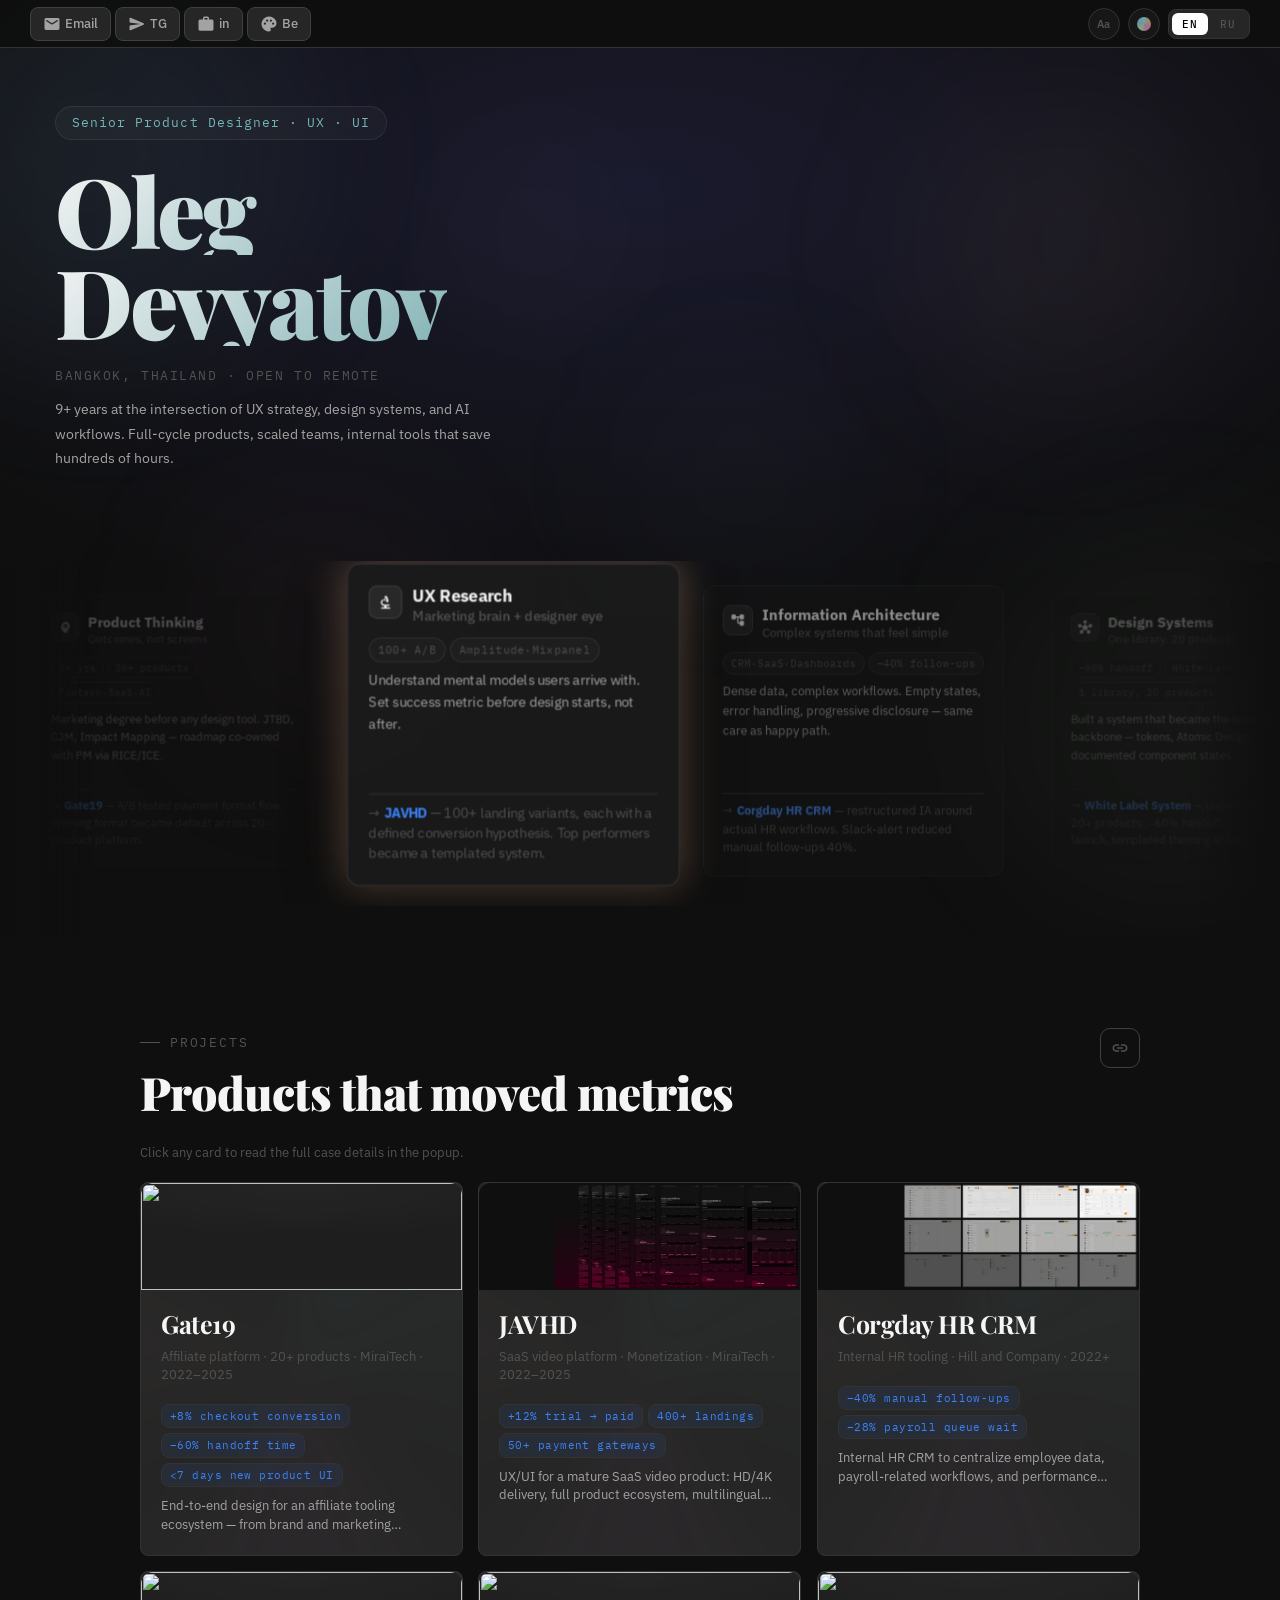
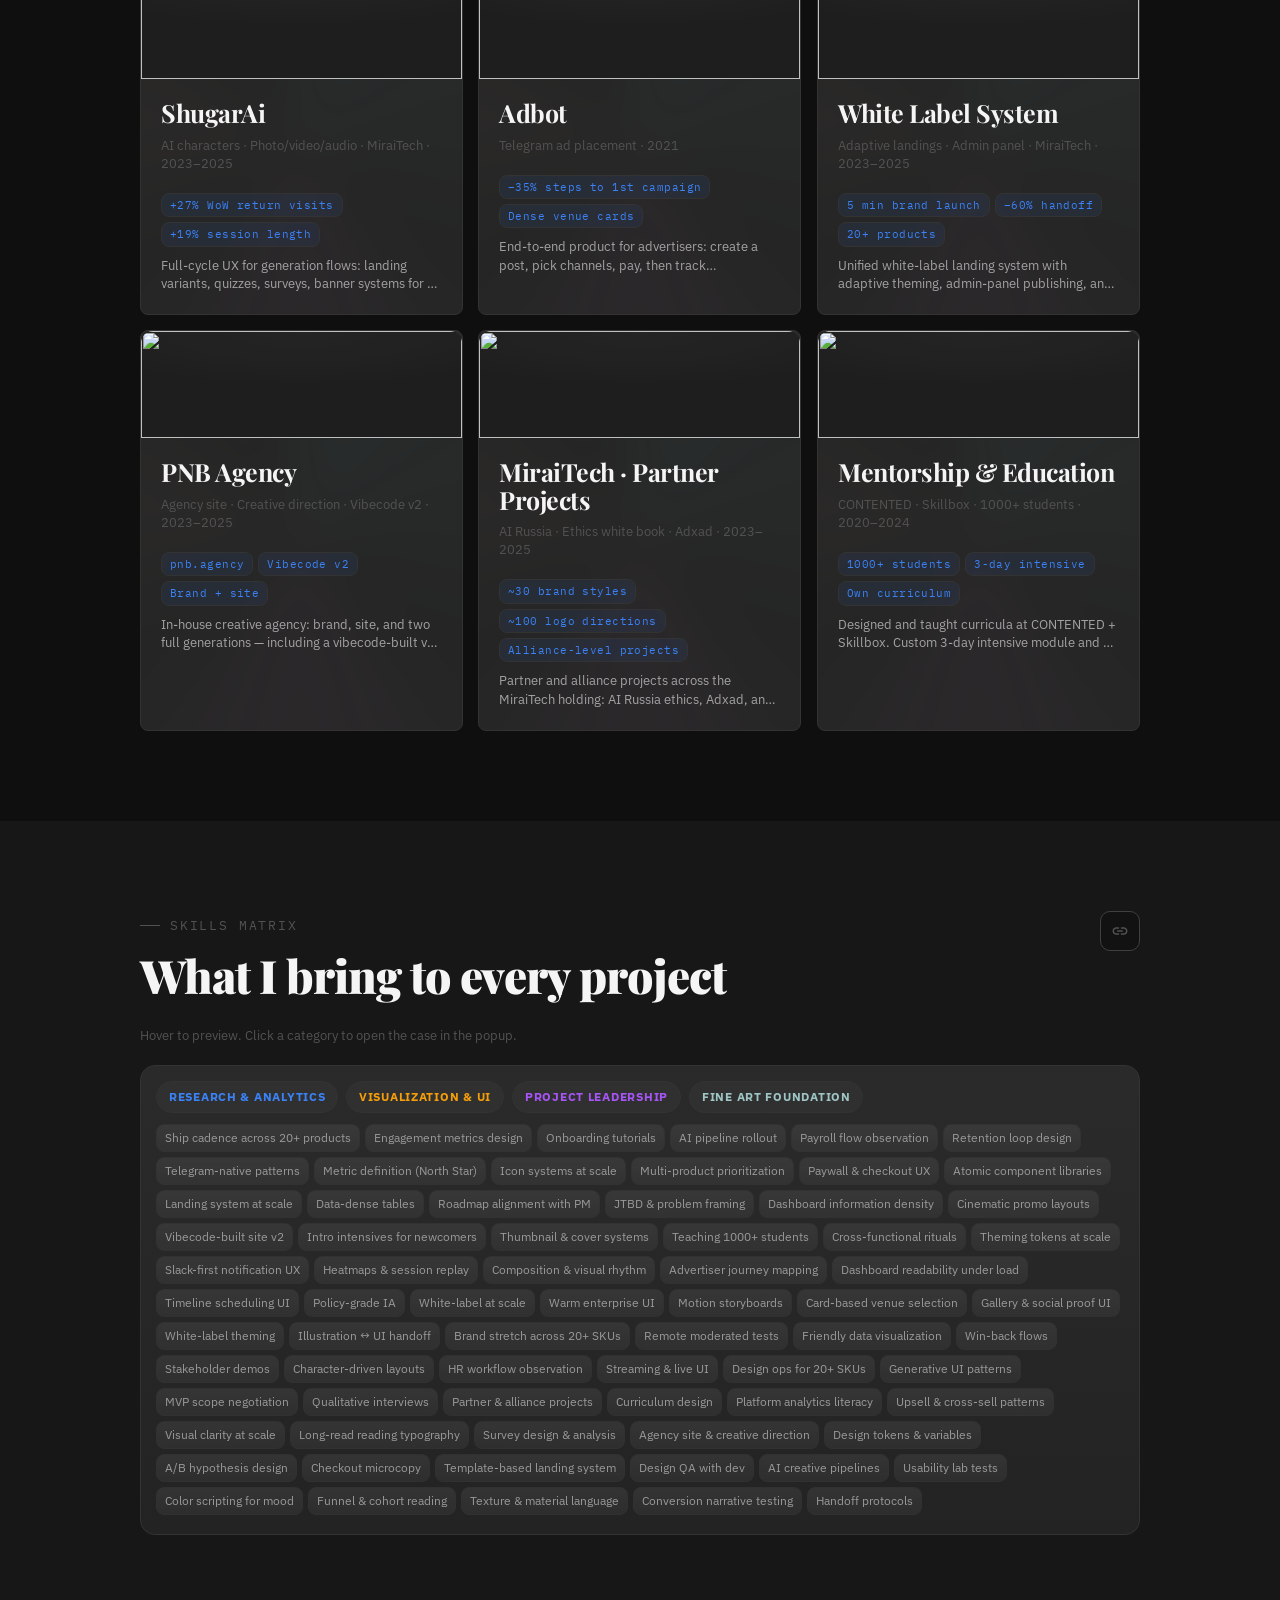
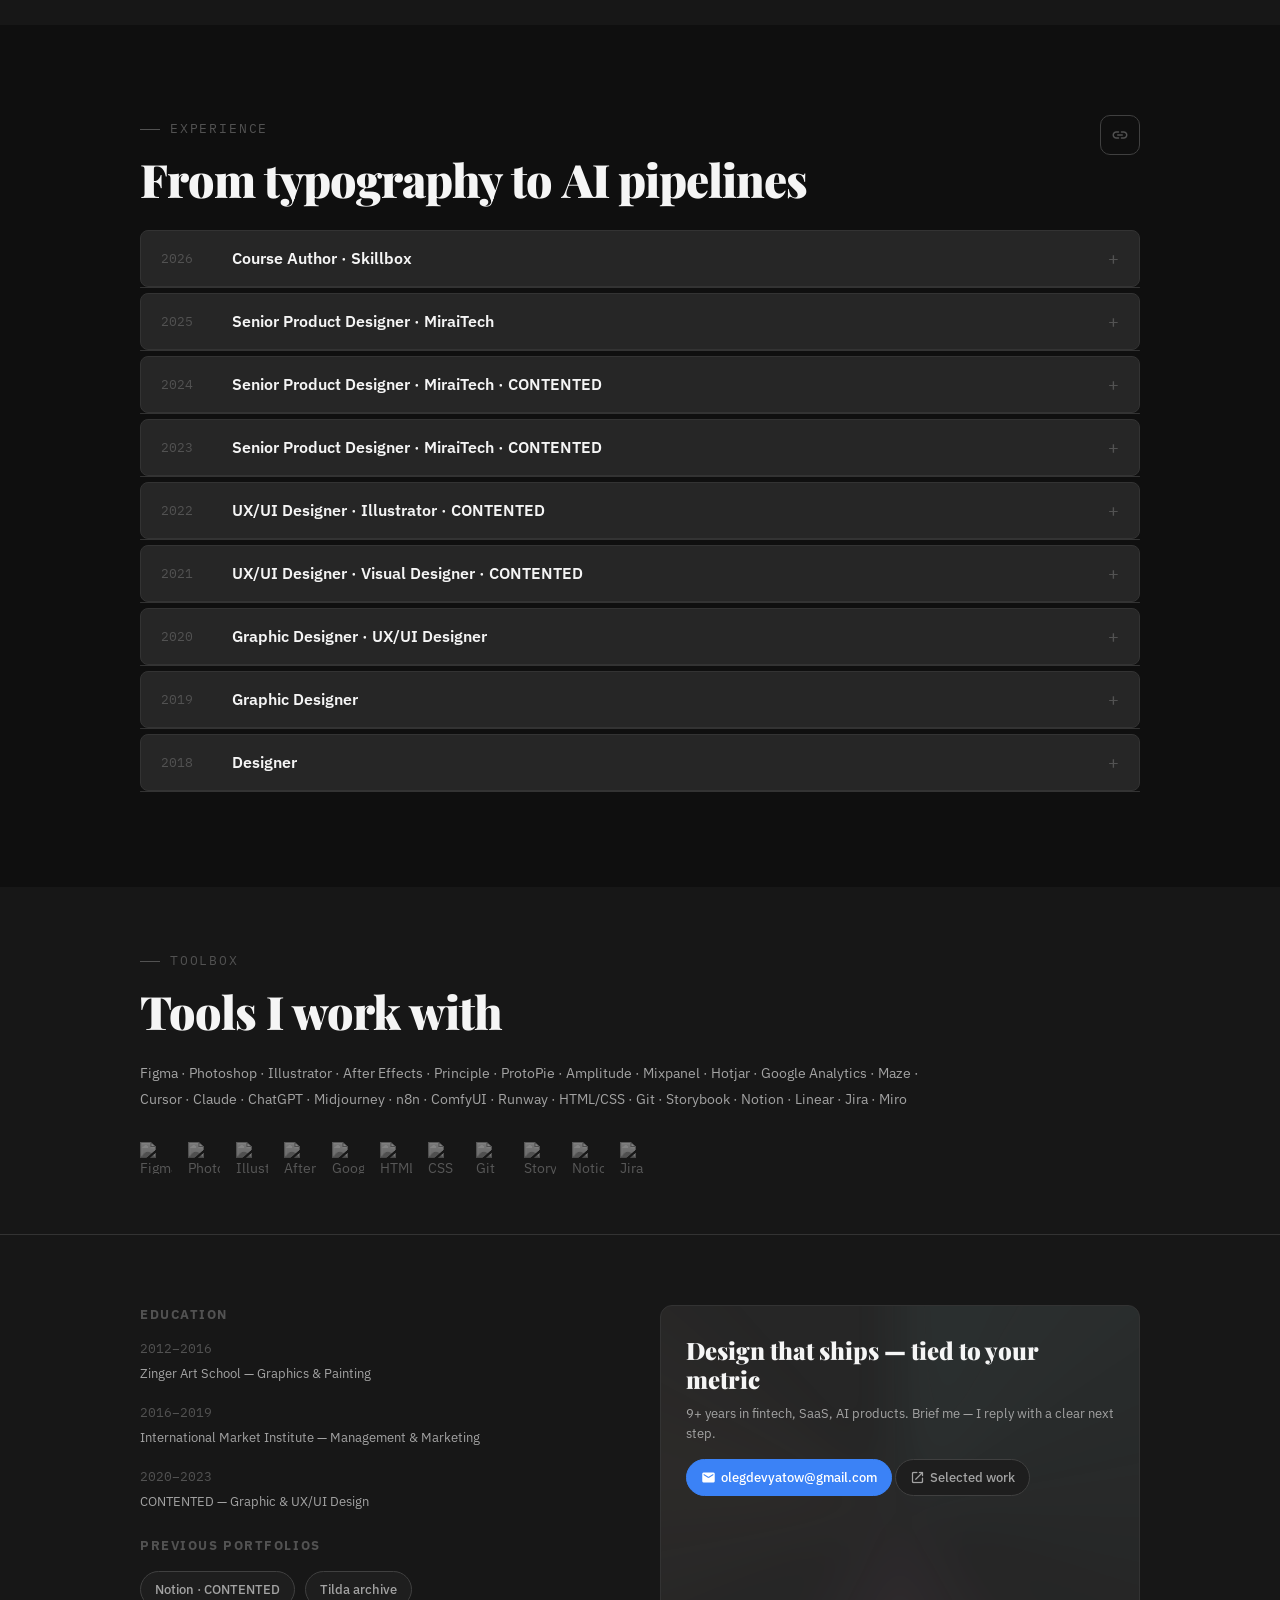
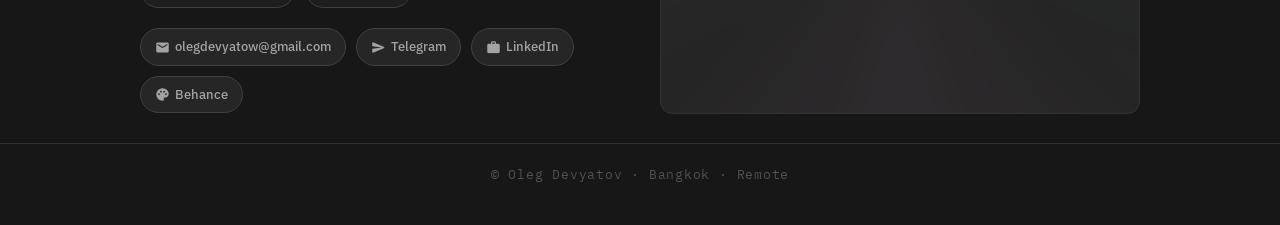
==== commit 1d70235b: "Add favicon (inline SVG 'OD' monogram) + Open Graph / Twitter Card meta. - Favicon: inline SVG data " ====
--- a/index.html
+++ b/index.html
@@ -14,6 +14,30 @@
 })();
 </script>
 <title>Oleg Devyatov — Senior Product Designer</title>
+<meta name="description" content="Senior Product Designer · 9+ years at the intersection of UX strategy, design systems, and AI workflows. Based in Bangkok, open to remote.">
+
+<!-- Favicon: inline SVG, black bg, white 'OD' monogram -->
+<link rel="icon" type="image/svg+xml" href="data:image/svg+xml,%3Csvg xmlns='http://www.w3.org/2000/svg' viewBox='0 0 64 64'%3E%3Crect width='64' height='64' rx='14' fill='%230f0f0f'/%3E%3Ctext x='50%25' y='54%25' font-family='Playfair Display, Georgia, serif' font-size='32' font-weight='900' fill='%23f5f5f5' text-anchor='middle' dominant-baseline='middle'%3EOD%3C/text%3E%3C/svg%3E">
+
+<!-- Open Graph -->
+<meta property="og:type" content="website">
+<meta property="og:title" content="Oleg Devyatov — Senior Product Designer">
+<meta property="og:description" content="9+ years at the intersection of UX strategy, design systems, and AI workflows. Full-cycle products, scaled teams, internal tools.">
+<meta property="og:url" content="https://olezhapth2.github.io/cv/">
+<meta property="og:image" content="https://olezhapth2.github.io/cv/images/pnbagency-cover.png">
+<meta property="og:image:width" content="1200">
+<meta property="og:image:height" content="630">
+<meta property="og:locale" content="en_US">
+<meta property="og:locale:alternate" content="ru_RU">
+
+<!-- Twitter Card -->
+<meta name="twitter:card" content="summary_large_image">
+<meta name="twitter:title" content="Oleg Devyatov — Senior Product Designer">
+<meta name="twitter:description" content="9+ years at the intersection of UX strategy, design systems, and AI workflows.">
+<meta name="twitter:image" content="https://olezhapth2.github.io/cv/images/pnbagency-cover.png">
+
+<meta name="theme-color" content="#0f0f0f">
+
 <link rel="preconnect" href="https://fonts.googleapis.com">
 <link href="https://fonts.googleapis.com/css2?family=Playfair+Display:wght@700;900&family=IBM+Plex+Sans:wght@300;400;500;600;700&family=IBM+Plex+Mono:wght@400;500&family=Outfit:wght@300;400;500;600&family=Space+Grotesk:wght@400;500;600;700&family=DM+Mono:wght@400;500&display=swap" rel="stylesheet">
 <link href="https://fonts.googleapis.com/icon?family=Material+Icons+Round" rel="stylesheet">
